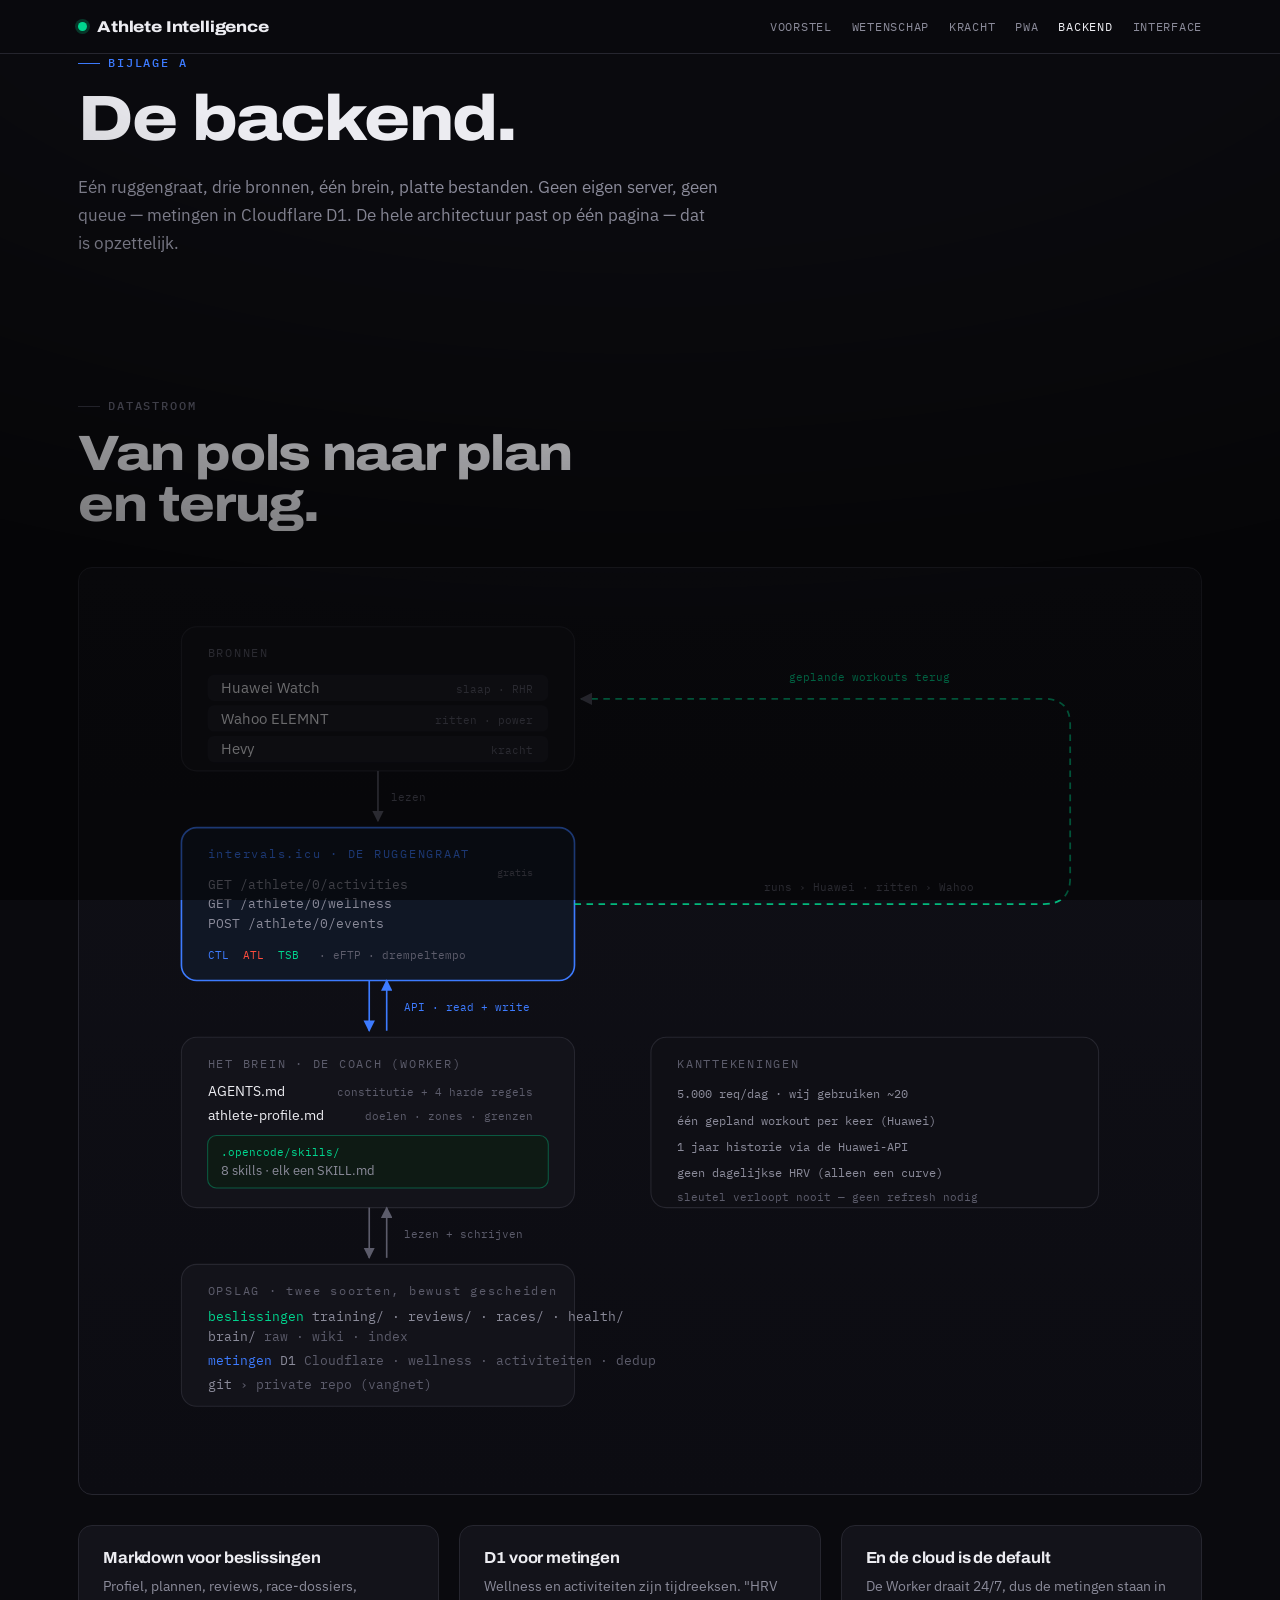
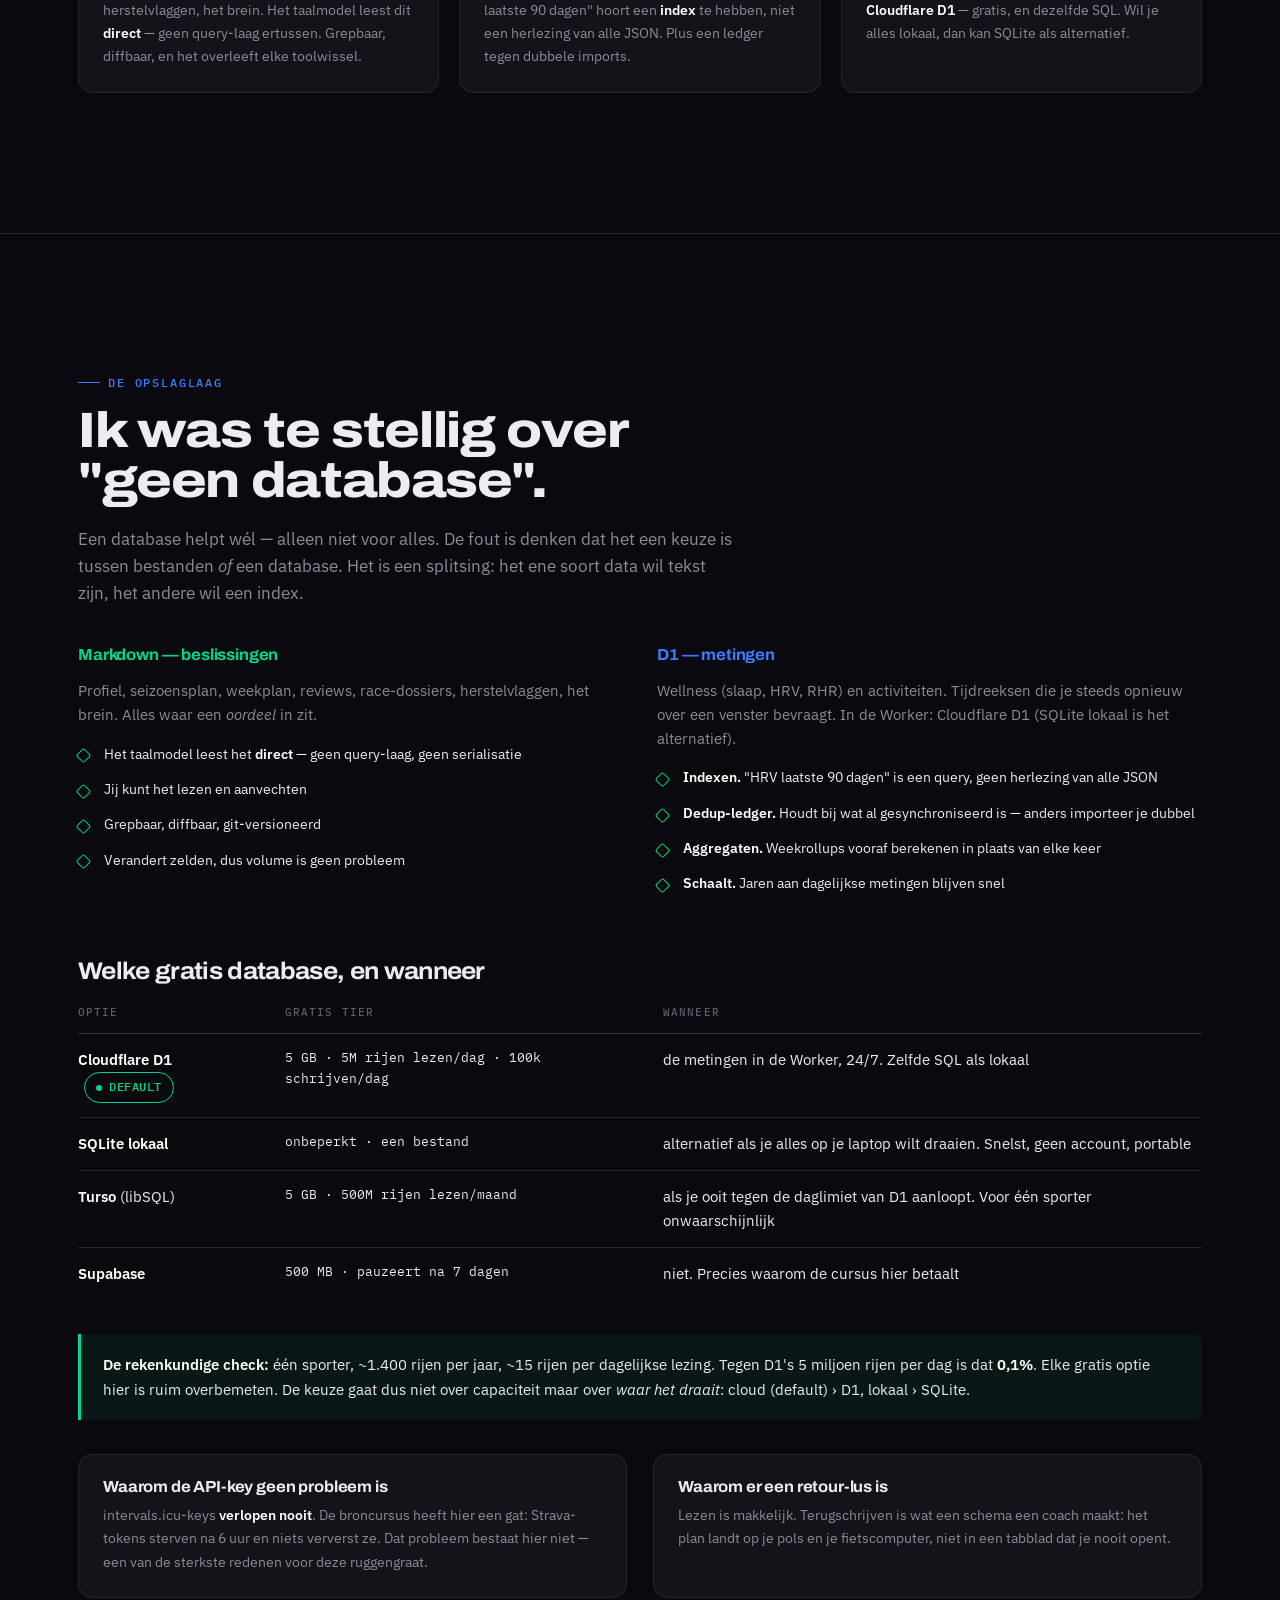
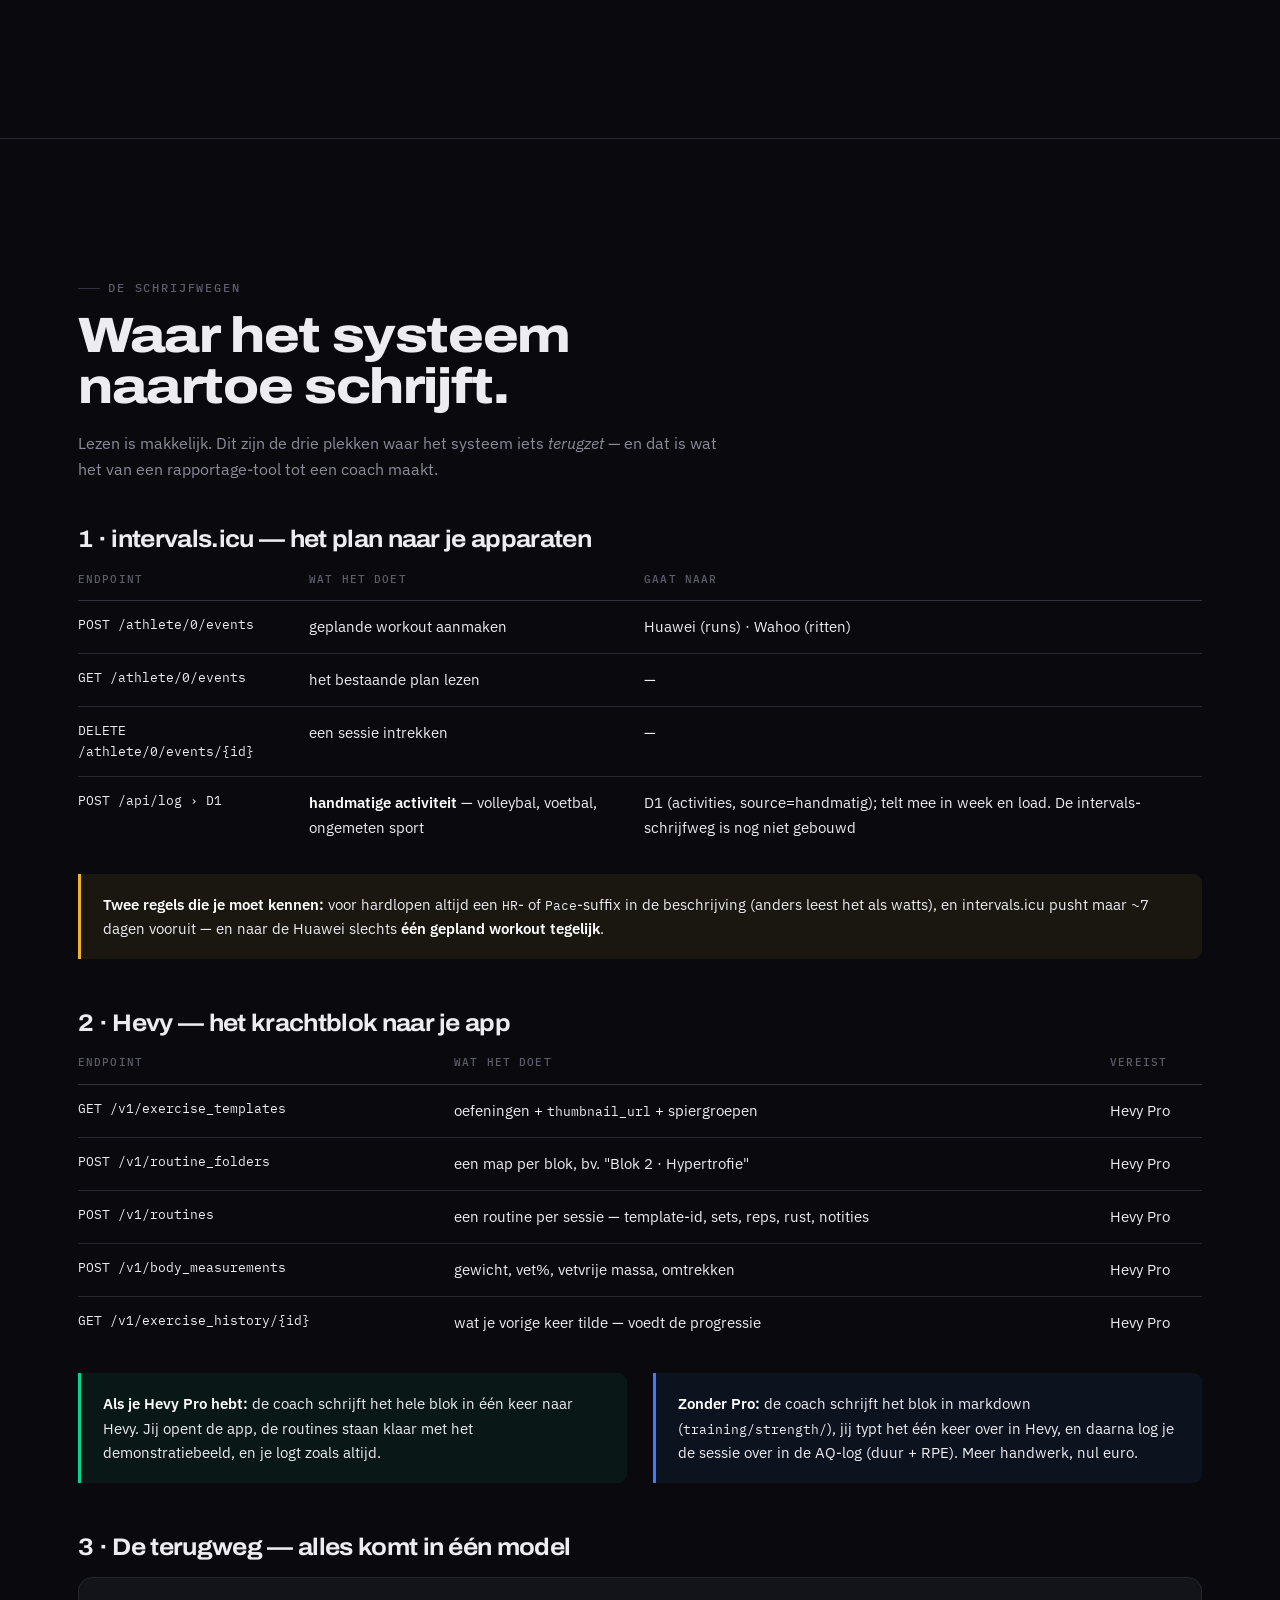
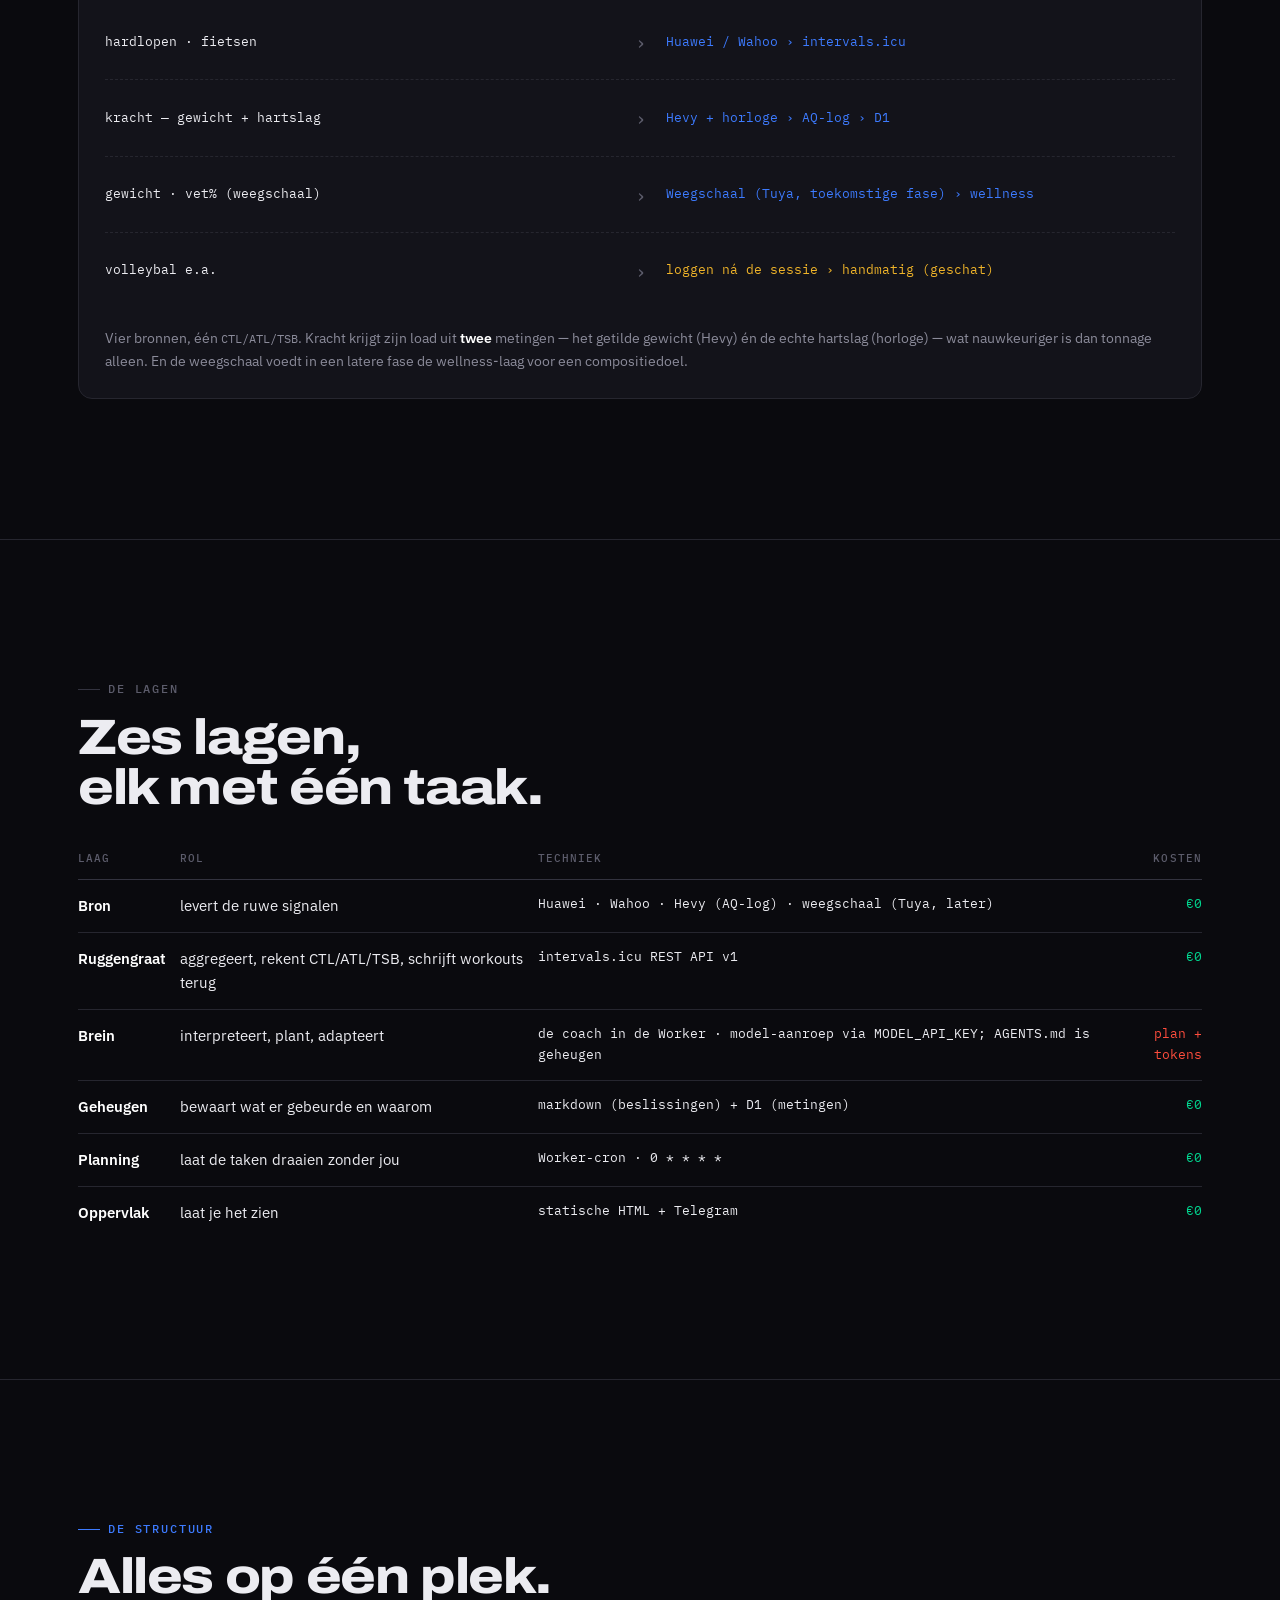
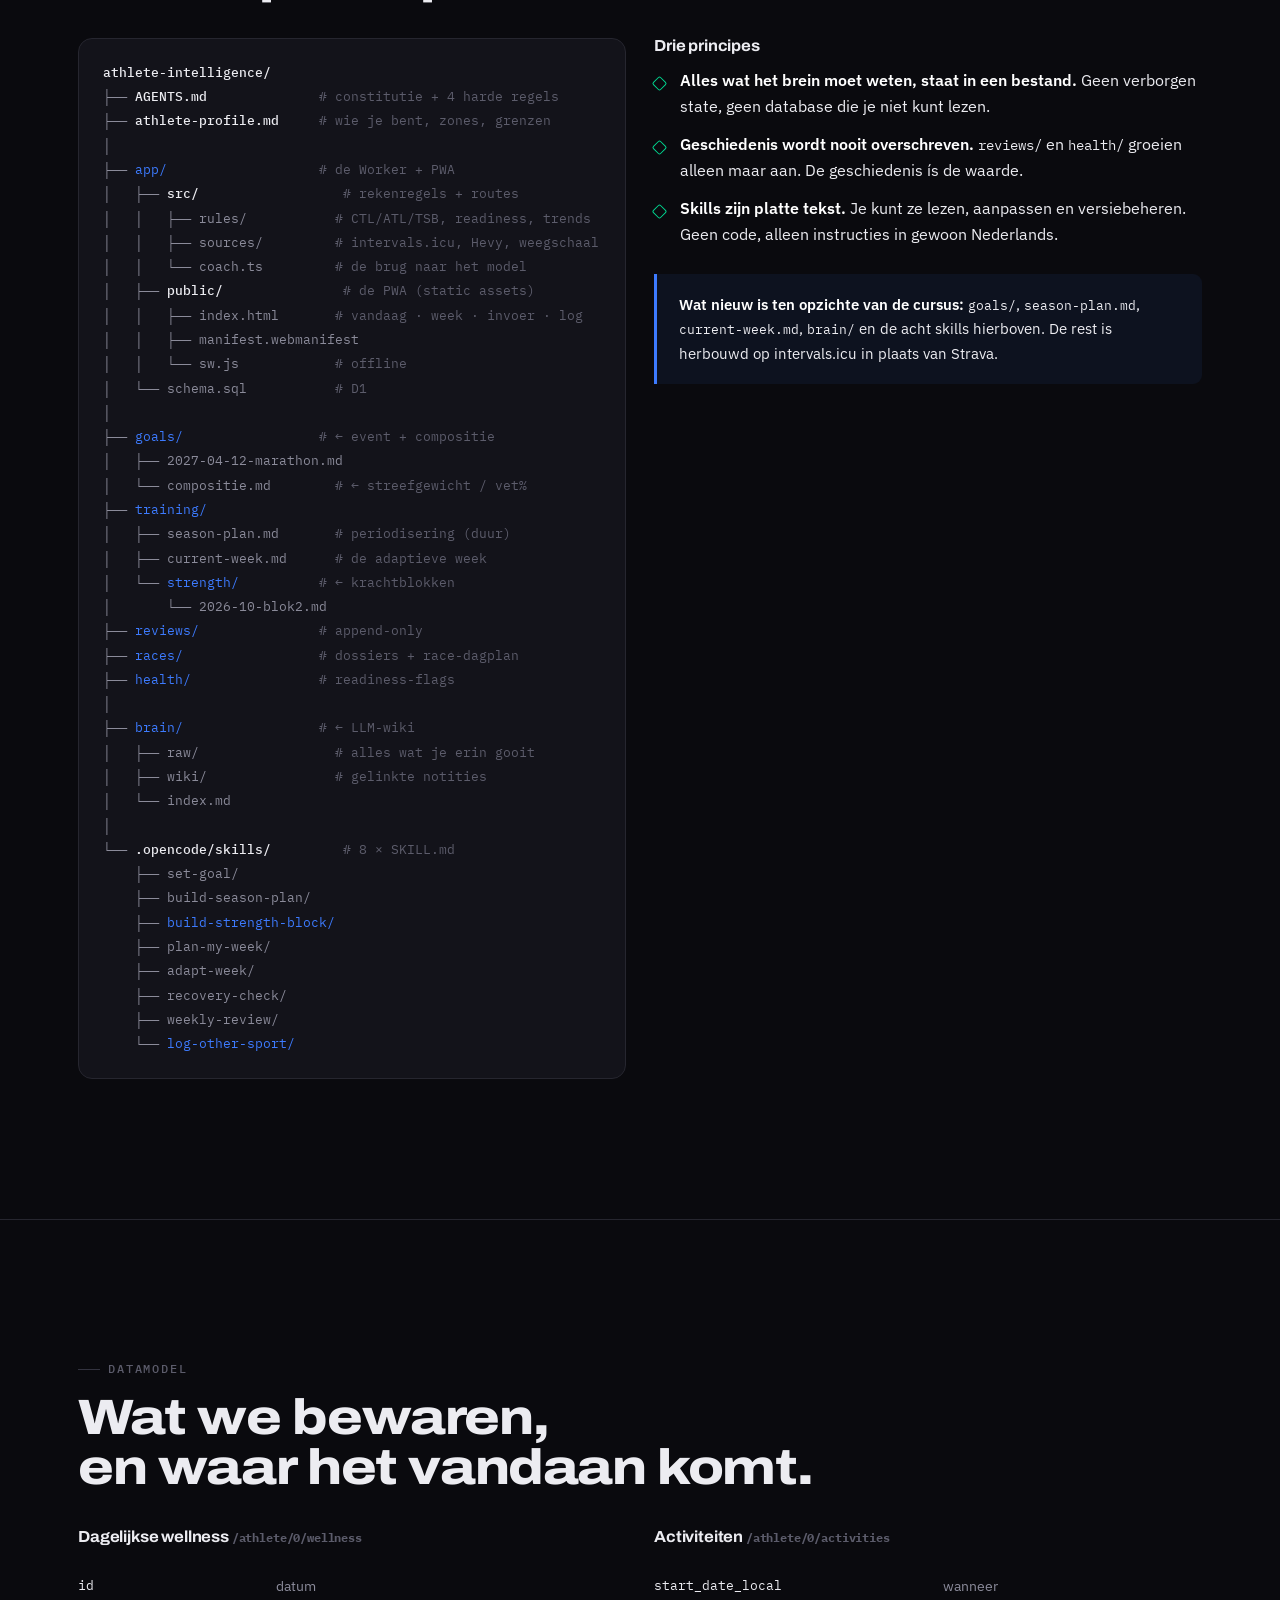
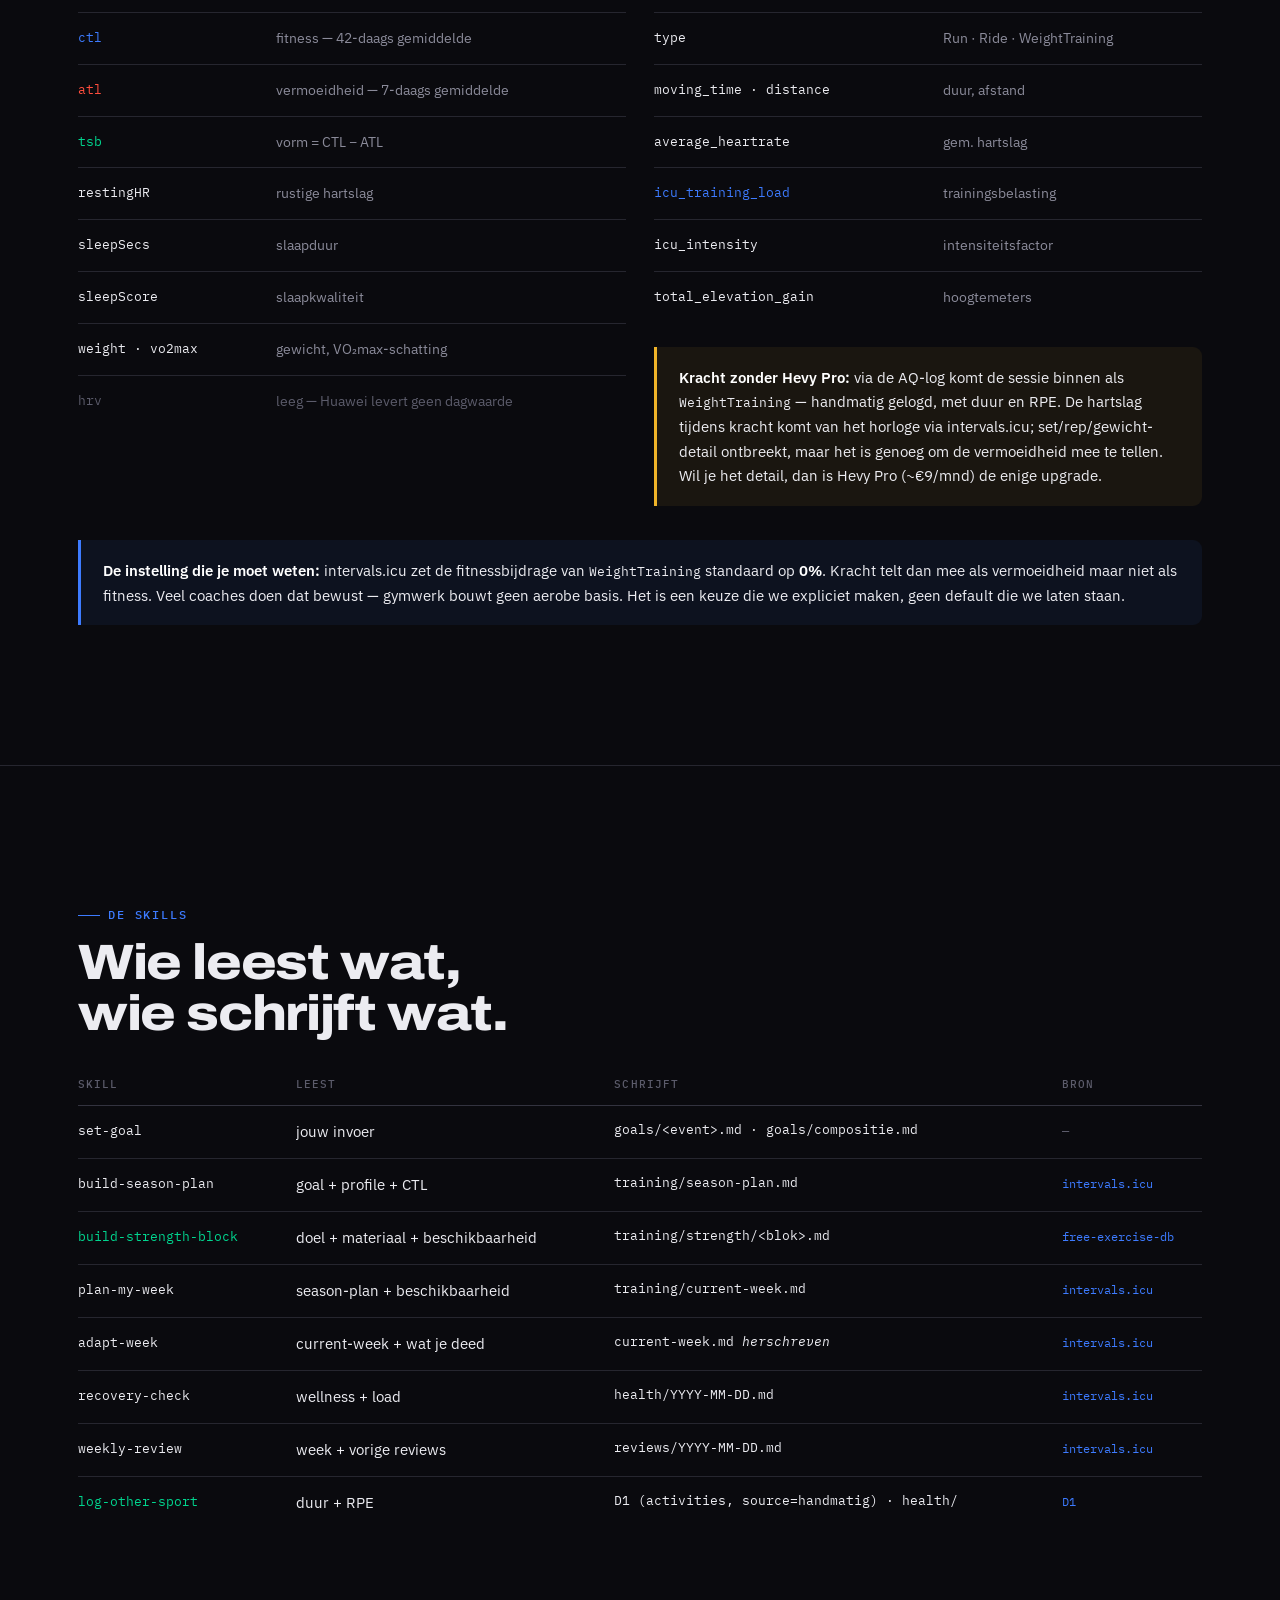
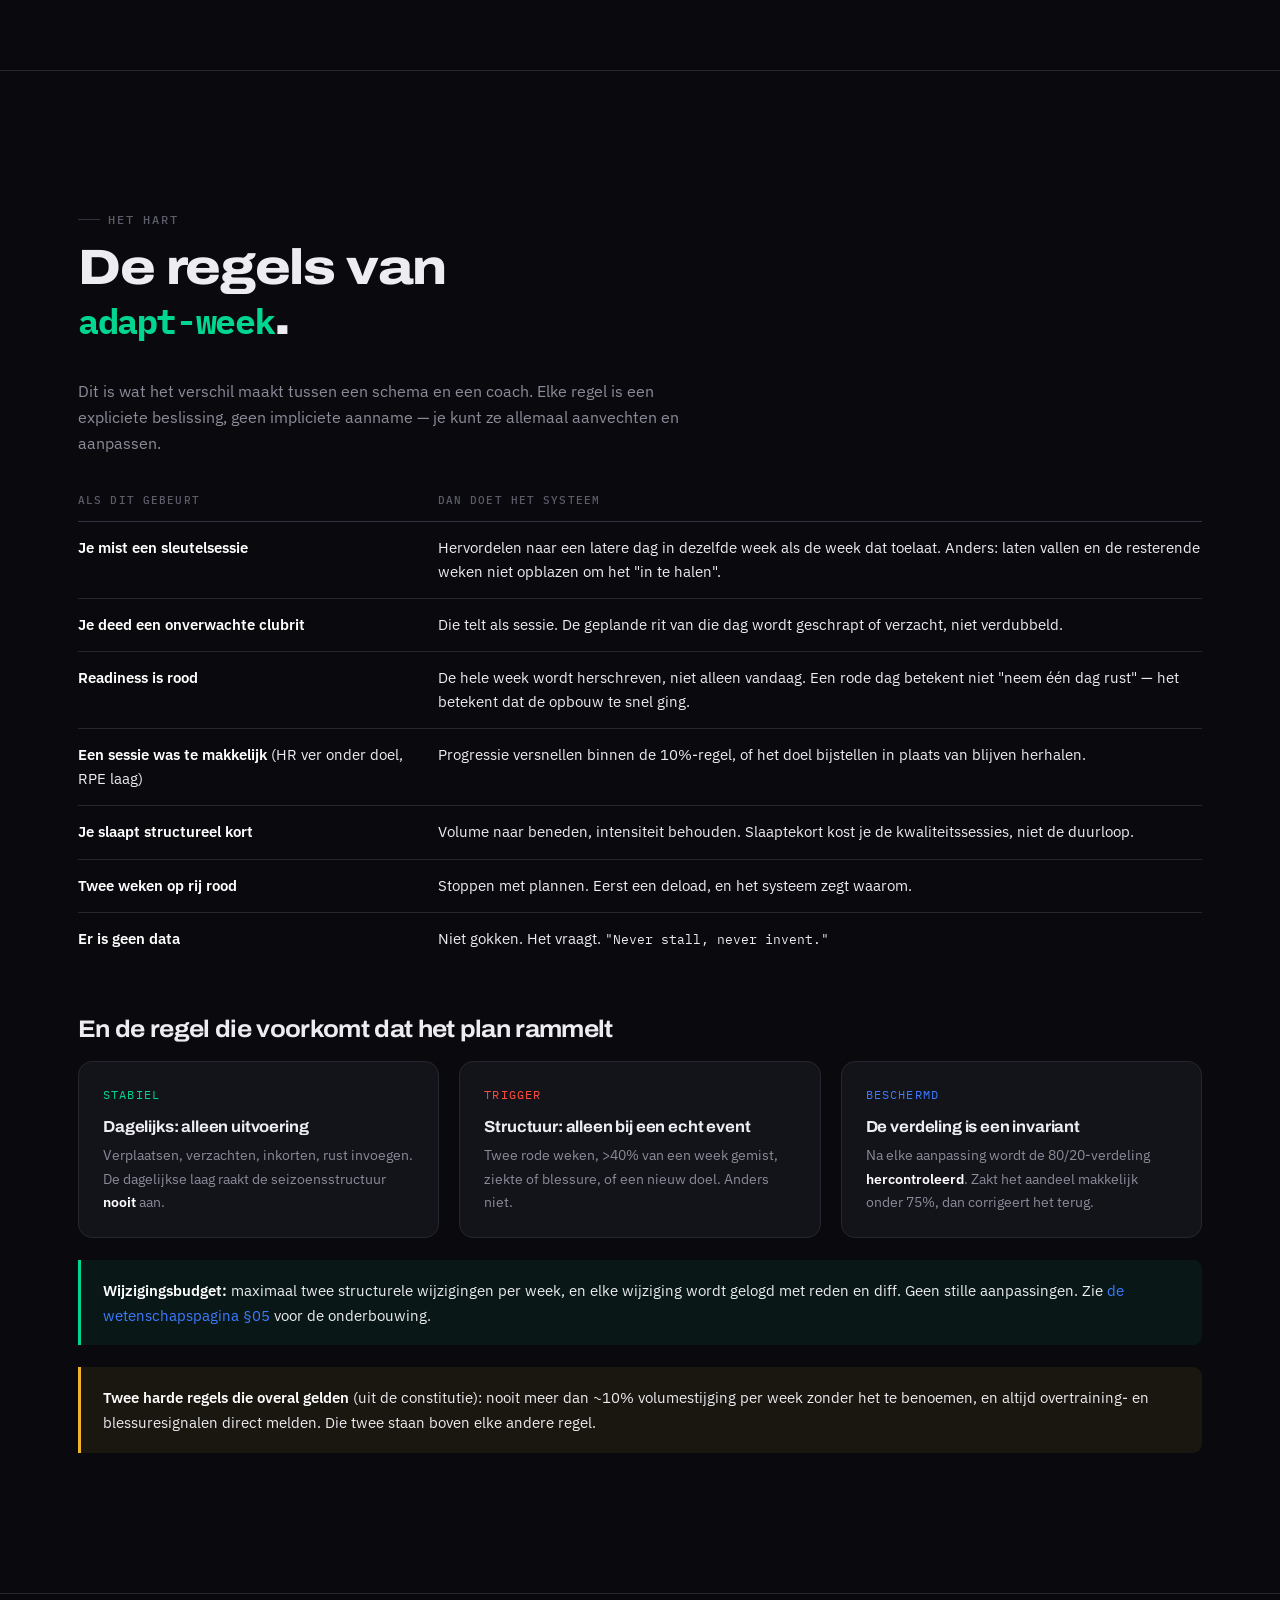
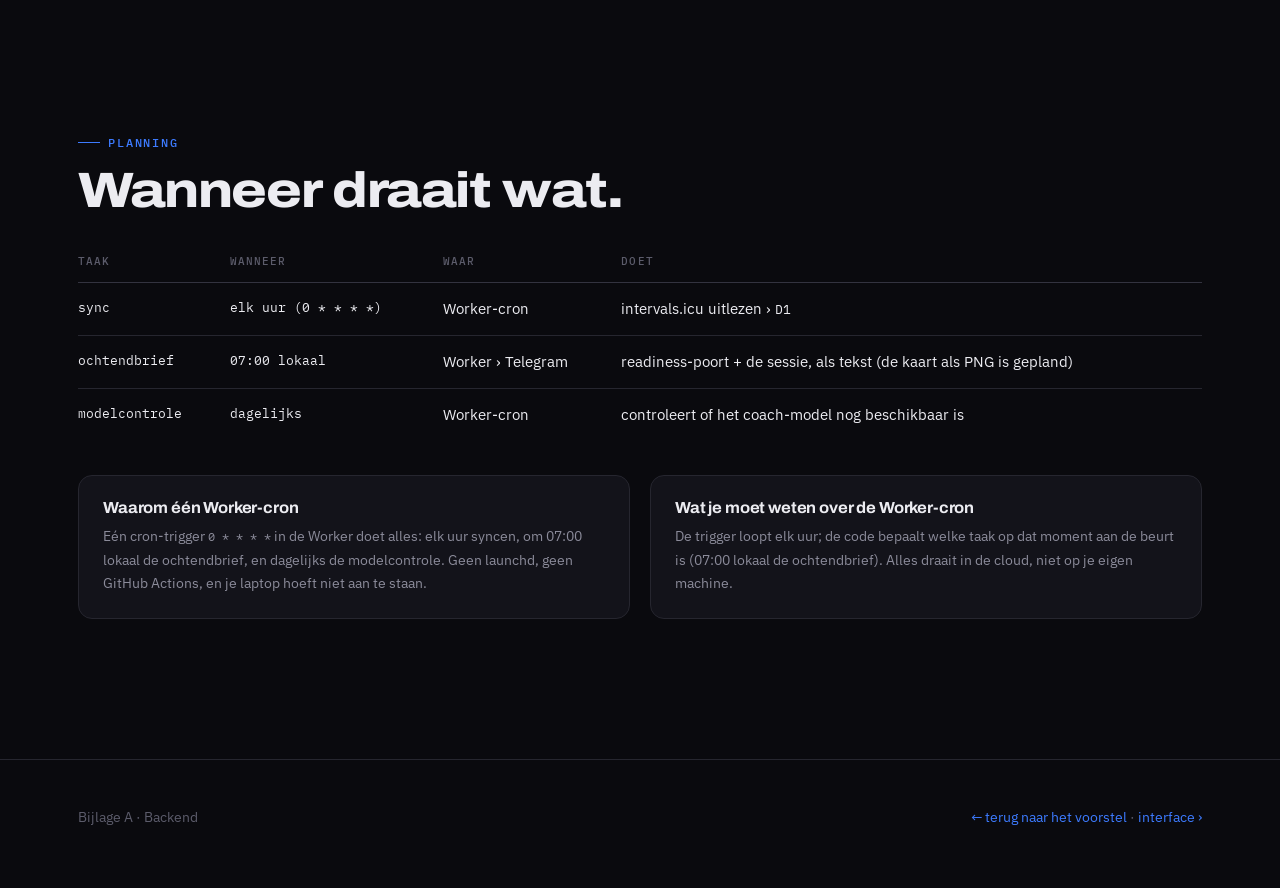
==== backend.html @ 05be164b "pitch: accuratess-audit verwerkt (coach in Worker, echte endpoints, 8 skills, D1, Basic Auth, 8 fase" ====
<!DOCTYPE html>
<html lang="nl">
<head>
<meta charset="utf-8">
<meta name="viewport" content="width=device-width, initial-scale=1">
<title>Backend — Athlete Intelligence</title>
<meta name="description" content="De backend-structuur van Athlete Intelligence: datastroom, lagen, opslag, skills en datamodel.">
<link rel="preconnect" href="https://fonts.googleapis.com">
<link rel="preconnect" href="https://fonts.gstatic.com" crossorigin>
<link href="https://fonts.googleapis.com/css2?family=Archivo:wdth,wght@62..125,400..900&family=IBM+Plex+Mono:wght@400;500&family=IBM+Plex+Sans:wght@400;500;600&display=swap" rel="stylesheet">
<link rel="stylesheet" href="assets/app.css">
</head>
<body>

<nav class="nav">
  <div class="nav-inner">
    <span class="brand"><span class="dot"></span>Athlete&nbsp;Intelligence</span>
    <div class="nav-links">
      <a href="index.html">Voorstel</a>
      <a href="science.html">Wetenschap</a>
      <a href="strength.html">Kracht</a>
      <a href="pwa.html">PWA</a>
      <a href="backend.html" aria-current="page">Backend</a>
      <a href="frontend.html">Interface</a>
    </div>
  </div>
</nav>

<header class="band">
  <div class="wrap">
    <p class="eyebrow accent">Bijlage A</p>
    <h1 style="font-size:clamp(2.2rem,5.4vw,4rem)">De backend.</h1>
    <p class="lead" style="max-width:64ch;margin-top:22px;font-size:1.08rem;color:var(--muted)">
      Eén ruggengraat, drie bronnen, één brein, platte bestanden. Geen eigen server, geen
      queue — metingen in Cloudflare D1. De hele architectuur past op één pagina — dat is
      opzettelijk.
    </p>
  </div>
</header>

<!-- ============ ARCHITECTUUR ============ -->
<section class="band" id="architectuur">
  <div class="wrap">
    <p class="eyebrow">Datastroom</p>
    <h2 style="margin-bottom:38px">Van pols naar plan<br>en terug.</h2>

    <div class="chart-shell" style="padding:26px">
      <svg viewBox="0 0 980 800" class="chart-svg" role="img"
           aria-label="Architectuurdiagram: Huawei, Wahoo en Hevy leveren data aan intervals.icu; intervals.icu voedt het brein (de coach in de Worker, met de markdown-vault als geheugen); het brein schrijft naar de opslag; intervals.icu stuurt geplande workouts terug naar de apparaten.">
        <defs>
          <marker id="ah" viewBox="0 0 10 10" refX="9" refY="5" markerWidth="7" markerHeight="7" orient="auto-start-reverse">
            <path d="M0 0 L10 5 L0 10 z" fill="#5c5c6b"/>
          </marker>
          <marker id="ahb" viewBox="0 0 10 10" refX="9" refY="5" markerWidth="7" markerHeight="7" orient="auto-start-reverse">
            <path d="M0 0 L10 5 L0 10 z" fill="#3d7bff"/>
          </marker>
        </defs>

        <!-- A · BRONNEN -->
        <rect x="70" y="30" width="360" height="132" rx="14" fill="#13131a" stroke="#26262f"/>
        <text x="94" y="58" font-family="IBM Plex Mono, monospace" font-size="11" fill="#5c5c6b" letter-spacing="1.6">BRONNEN</text>
        <g font-family="IBM Plex Sans, sans-serif" font-size="13.5" fill="#ececf1">
          <rect x="94" y="74" width="312" height="24" rx="6" fill="#1b1b24"/>
          <text x="106" y="91">Huawei Watch</text>
          <text x="392" y="91" text-anchor="end" font-family="IBM Plex Mono, monospace" font-size="10.5" fill="#5c5c6b">slaap · RHR</text>
          <rect x="94" y="102" width="312" height="24" rx="6" fill="#1b1b24"/>
          <text x="106" y="119">Wahoo ELEMNT</text>
          <text x="392" y="119" text-anchor="end" font-family="IBM Plex Mono, monospace" font-size="10.5" fill="#5c5c6b">ritten · power</text>
          <rect x="94" y="130" width="312" height="24" rx="6" fill="#1b1b24"/>
          <text x="106" y="147">Hevy</text>
          <text x="392" y="147" text-anchor="end" font-family="IBM Plex Mono, monospace" font-size="10.5" fill="#5c5c6b">kracht</text>
        </g>

        <!-- pijl A -> B -->
        <line x1="250" y1="162" x2="250" y2="208" stroke="#5c5c6b" stroke-width="1.5" marker-end="url(#ah)"/>
        <text x="262" y="190" font-family="IBM Plex Mono, monospace" font-size="10.5" fill="#5c5c6b">lezen</text>

        <!-- B · INTERVALS.ICU -->
        <rect x="70" y="214" width="360" height="140" rx="14" fill="#101725" stroke="#3d7bff" stroke-width="1.5"/>
        <text x="94" y="242" font-family="IBM Plex Mono, monospace" font-size="11" fill="#3d7bff" letter-spacing="1.6">intervals.icu · DE RUGGENGRAAT</text>
        <g font-family="IBM Plex Mono, monospace" font-size="11.5" fill="#8b8b9a">
          <text x="94" y="270">GET  /athlete/0/activities</text>
          <text x="94" y="288">GET  /athlete/0/wellness</text>
          <text x="94" y="306">POST /athlete/0/events</text>
        </g>
        <g font-family="IBM Plex Mono, monospace" font-size="10.5">
          <text x="94" y="334" fill="#3d7bff">CTL</text>
          <text x="126" y="334" fill="#ff4d3d">ATL</text>
          <text x="158" y="334" fill="#00d68f">TSB</text>
          <text x="196" y="334" fill="#5c5c6b">· eFTP · drempeltempo</text>
        </g>
        <text x="392" y="258" text-anchor="end" font-family="IBM Plex Mono, monospace" font-size="9.5" fill="#5c5c6b">gratis</text>

        <!-- pijl B <-> C -->
        <line x1="242" y1="354" x2="242" y2="400" stroke="#3d7bff" stroke-width="1.5" marker-end="url(#ahb)"/>
        <line x1="258" y1="400" x2="258" y2="354" stroke="#3d7bff" stroke-width="1.5" marker-end="url(#ahb)"/>
        <text x="274" y="382" font-family="IBM Plex Mono, monospace" font-size="10.5" fill="#3d7bff">API · read + write</text>

        <!-- C · HET BREIN -->
        <rect x="70" y="406" width="360" height="156" rx="14" fill="#13131a" stroke="#26262f"/>
        <text x="94" y="434" font-family="IBM Plex Mono, monospace" font-size="11" fill="#5c5c6b" letter-spacing="1.6">HET BREIN · DE COACH (WORKER)</text>
        <g font-family="IBM Plex Sans, sans-serif" font-size="13" fill="#ececf1">
          <text x="94" y="460">AGENTS.md</text>
          <text x="392" y="460" text-anchor="end" font-family="IBM Plex Mono, monospace" font-size="10.5" fill="#5c5c6b">constitutie + 4 harde regels</text>
          <text x="94" y="482">athlete-profile.md</text>
          <text x="392" y="482" text-anchor="end" font-family="IBM Plex Mono, monospace" font-size="10.5" fill="#5c5c6b">doelen · zones · grenzen</text>
        </g>
        <rect x="94" y="496" width="312" height="48" rx="8" fill="#0e1a14" stroke="#00d68f" stroke-opacity="0.35"/>
        <text x="106" y="515" font-family="IBM Plex Mono, monospace" font-size="10.5" fill="#00d68f">.opencode/skills/</text>
        <text x="106" y="532" font-family="IBM Plex Sans, sans-serif" font-size="11.5" fill="#8b8b9a">8 skills · elk een SKILL.md</text>

        <!-- pijl C <-> D -->
        <line x1="242" y1="562" x2="242" y2="608" stroke="#5c5c6b" stroke-width="1.5" marker-end="url(#ah)"/>
        <line x1="258" y1="608" x2="258" y2="562" stroke="#5c5c6b" stroke-width="1.5" marker-end="url(#ah)"/>
        <text x="274" y="590" font-family="IBM Plex Mono, monospace" font-size="10.5" fill="#5c5c6b">lezen + schrijven</text>

        <!-- D · OPSLAG -->
        <rect x="70" y="614" width="360" height="130" rx="14" fill="#13131a" stroke="#26262f"/>
        <text x="94" y="642" font-family="IBM Plex Mono, monospace" font-size="11" fill="#5c5c6b" letter-spacing="1.6">OPSLAG · twee soorten, bewust gescheiden</text>
        <g font-family="IBM Plex Mono, monospace" font-size="12" fill="#8b8b9a">
          <text x="94" y="666"><tspan fill="#00d68f">beslissingen</tspan>  training/ · reviews/ · races/ · health/</text>
          <text x="94" y="684">brain/  <tspan fill="#5c5c6b">raw · wiki · index</tspan></text>
          <text x="94" y="706"><tspan fill="#3d7bff">metingen</tspan>     D1  <tspan fill="#5c5c6b">Cloudflare · wellness · activiteiten · dedup</tspan></text>
          <text x="94" y="728">git  <tspan fill="#5c5c6b">› private repo (vangnet)</tspan></text>
        </g>

        <!-- RETOUR-LUS: intervals.icu -> apparaten -->
        <path d="M430 284 L860 284 Q884 284 884 260 L884 120 Q884 96 860 96 L436 96"
              fill="none" stroke="#00d68f" stroke-width="1.6" stroke-dasharray="6 5" marker-end="url(#ah)" opacity="0.85"/>
        <text x="700" y="80" text-anchor="middle" font-family="IBM Plex Mono, monospace" font-size="10.5" fill="#00d68f">geplande workouts terug</text>
        <text x="700" y="272" text-anchor="middle" font-family="IBM Plex Mono, monospace" font-size="10" fill="#5c5c6b">runs › Huawei · ritten › Wahoo</text>

        <!-- kanttekening rechtsonder: eigen paneel zodat het bewust oogt -->
        <rect x="500" y="406" width="410" height="156" rx="14" fill="#0f0f15" stroke="#26262f"/>
        <text x="524" y="434" font-family="IBM Plex Mono, monospace" font-size="11" fill="#5c5c6b" letter-spacing="1.6">KANTTEKENINGEN</text>
        <g font-family="IBM Plex Mono, monospace" font-size="11" fill="#8b8b9a">
          <text x="524" y="462">5.000 req/dag · wij gebruiken ~20</text>
          <text x="524" y="486">één gepland workout per keer (Huawei)</text>
          <text x="524" y="510">1 jaar historie via de Huawei-API</text>
          <text x="524" y="534">geen dagelijkse HRV (alleen een curve)</text>
        </g>
        <text x="524" y="556" font-family="IBM Plex Mono, monospace" font-size="10" fill="#5c5c6b">sleutel verloopt nooit — geen refresh nodig</text>
      </svg>
    </div>

    <div class="grid g3" style="margin-top:30px">
      <div class="card">
        <h4>Markdown voor beslissingen</h4>
        <p style="color:var(--muted);font-size:0.9rem;margin-top:8px">
          Profiel, plannen, reviews, race-dossiers, herstelvlaggen, het brein. Het taalmodel
          leest dit <strong>direct</strong> — geen query-laag ertussen. Grepbaar, diffbaar,
          en het overleeft elke toolwissel.
        </p>
      </div>
      <div class="card">
        <h4>D1 voor metingen</h4>
        <p style="color:var(--muted);font-size:0.9rem;margin-top:8px">
          Wellness en activiteiten zijn tijdreeksen. "HRV laatste 90 dagen" hoort een
          <strong>index</strong> te hebben, niet een herlezing van alle JSON. Plus een
          ledger tegen dubbele imports.
        </p>
      </div>
      <div class="card">
        <h4>En de cloud is de default</h4>
        <p style="color:var(--muted);font-size:0.9rem;margin-top:8px">
          De Worker draait 24/7, dus de metingen staan in <strong>Cloudflare D1</strong> —
          gratis, en dezelfde SQL. Wil je alles lokaal, dan kan SQLite als alternatief.
        </p>
      </div>
    </div>
  </div>
</section>

<!-- ============ OPSLAGLAAG ============ -->
<section class="band" id="opslag">
  <div class="wrap">
    <p class="eyebrow accent">De opslaglaag</p>
    <h2>Ik was te stellig over<br>"geen database".</h2>

    <p style="max-width:66ch;color:var(--muted);margin-top:20px;font-size:1.04rem">
      Een database helpt wél — alleen niet voor alles. De fout is denken dat het een
      keuze is tussen bestanden <em>of</em> een database. Het is een splitsing: het ene
      soort data wil tekst zijn, het andere wil een index.
    </p>

    <div class="grid g2" style="margin-top:40px;gap:34px;align-items:start">
      <div>
        <h4 style="margin-bottom:16px;color:var(--form)">Markdown — beslissingen</h4>
        <p style="color:var(--muted);font-size:0.92rem">
          Profiel, seizoensplan, weekplan, reviews, race-dossiers, herstelvlaggen, het
          brein. Alles waar een <em>oordeel</em> in zit.
        </p>
        <ul class="ticks" style="font-size:0.9rem;margin-top:14px">
          <li>Het taalmodel leest het <strong>direct</strong> — geen query-laag, geen serialisatie</li>
          <li>Jij kunt het lezen en aanvechten</li>
          <li>Grepbaar, diffbaar, git-versioneerd</li>
          <li>Verandert zelden, dus volume is geen probleem</li>
        </ul>
      </div>

      <div>
        <h4 style="margin-bottom:16px;color:var(--fitness)">D1 — metingen</h4>
        <p style="color:var(--muted);font-size:0.92rem">
          Wellness (slaap, HRV, RHR) en activiteiten. Tijdreeksen die je steeds opnieuw
          over een venster bevraagt. In de Worker: Cloudflare D1 (SQLite lokaal is het
          alternatief).
        </p>
        <ul class="ticks" style="font-size:0.9rem;margin-top:14px">
          <li><strong>Indexen.</strong> "HRV laatste 90 dagen" is een query, geen herlezing van alle JSON</li>
          <li><strong>Dedup-ledger.</strong> Houdt bij wat al gesynchroniseerd is — anders importeer je dubbel</li>
          <li><strong>Aggregaten.</strong> Weekrollups vooraf berekenen in plaats van elke keer</li>
          <li><strong>Schaalt.</strong> Jaren aan dagelijkse metingen blijven snel</li>
        </ul>
      </div>
    </div>

    <h3 style="margin-top:52px;margin-bottom:20px">Welke gratis database, en wanneer</h3>
    <table>
      <thead><tr><th>Optie</th><th>Gratis tier</th><th>Wanneer</th></tr></thead>
      <tbody>
        <tr>
          <td><strong>Cloudflare D1</strong> <span class="pill go" style="margin-left:6px">default</span></td>
          <td class="mono" style="font-size:0.8rem">5 GB · 5M rijen lezen/dag · 100k schrijven/dag</td>
          <td>de metingen in de Worker, 24/7. Zelfde SQL als lokaal</td>
        </tr>
        <tr>
          <td><strong>SQLite lokaal</strong></td>
          <td class="mono" style="font-size:0.8rem">onbeperkt · een bestand</td>
          <td>alternatief als je alles op je laptop wilt draaien. Snelst, geen account, portable</td>
        </tr>
        <tr>
          <td><strong>Turso</strong> (libSQL)</td>
          <td class="mono" style="font-size:0.8rem">5 GB · 500M rijen lezen/maand</td>
          <td>als je ooit tegen de daglimiet van D1 aanloopt. Voor één sporter onwaarschijnlijk</td>
        </tr>
        <tr>
          <td><strong>Supabase</strong></td>
          <td class="mono" style="font-size:0.8rem">500 MB · pauzeert na 7 dagen</td>
          <td>niet. Precies waarom de cursus hier betaalt</td>
        </tr>
      </tbody>
    </table>

    <div class="callout form" style="margin-top:34px">
      <strong>De rekenkundige check:</strong> één sporter, ~1.400 rijen per jaar, ~15 rijen
      per dagelijkse lezing. Tegen D1's 5 miljoen rijen per dag is dat <strong>0,1%</strong>.
      Elke gratis optie hier is ruim overbemeten. De keuze gaat dus niet over capaciteit
      maar over <em>waar het draait</em>: cloud (default) › D1, lokaal › SQLite.
    </div>

    <div class="grid g2" style="margin-top:34px;gap:26px">
      <div class="card">
        <h4>Waarom de API-key geen probleem is</h4>
        <p style="color:var(--muted);font-size:0.9rem;margin-top:8px">
          intervals.icu-keys <strong>verlopen nooit</strong>. De broncursus heeft hier een
          gat: Strava-tokens sterven na 6 uur en niets ververst ze. Dat probleem bestaat
          hier niet — een van de sterkste redenen voor deze ruggengraat.
        </p>
      </div>
      <div class="card">
        <h4>Waarom er een retour-lus is</h4>
        <p style="color:var(--muted);font-size:0.9rem;margin-top:8px">
          Lezen is makkelijk. Terugschrijven is wat een schema een coach maakt: het plan
          landt op je pols en je fietscomputer, niet in een tabblad dat je nooit opent.
        </p>
      </div>
    </div>
  </div>
</section>

<!-- ============ SCHRIJFWEGEN ============ -->
<section class="band" id="schrijfwegen">
  <div class="wrap">
    <p class="eyebrow">De schrijfwegen</p>
    <h2>Waar het systeem<br>naartoe schrijft.</h2>
    <p style="max-width:64ch;color:var(--muted);margin-top:20px">
      Lezen is makkelijk. Dit zijn de drie plekken waar het systeem iets <em>terugzet</em> —
      en dat is wat het van een rapportage-tool tot een coach maakt.
    </p>

    <h3 style="margin-top:44px;margin-bottom:18px">1 · intervals.icu — het plan naar je apparaten</h3>
    <table>
      <thead><tr><th>Endpoint</th><th>Wat het doet</th><th>Gaat naar</th></tr></thead>
      <tbody>
        <tr><td class="mono" style="font-size:0.8rem">POST /athlete/0/events</td><td>geplande workout aanmaken</td><td>Huawei (runs) · Wahoo (ritten)</td></tr>
        <tr><td class="mono" style="font-size:0.8rem">GET /athlete/0/events</td><td>het bestaande plan lezen</td><td>—</td></tr>
        <tr><td class="mono" style="font-size:0.8rem">DELETE /athlete/0/events/{id}</td><td>een sessie intrekken</td><td>—</td></tr>
        <tr><td class="mono" style="font-size:0.8rem">POST /api/log › D1</td><td><strong>handmatige activiteit</strong> — volleybal, voetbal, ongemeten sport</td><td>D1 (activities, source=handmatig); telt mee in week en load. De intervals-schrijfweg is nog niet gebouwd</td></tr>
      </tbody>
    </table>
    <div class="callout warn" style="margin-top:20px">
      <strong>Twee regels die je moet kennen:</strong> voor hardlopen altijd een
      <span class="mono">HR</span>- of <span class="mono">Pace</span>-suffix in de
      beschrijving (anders leest het als watts), en intervals.icu pusht maar ~7 dagen
      vooruit — en naar de Huawei slechts <strong>één gepland workout tegelijk</strong>.
    </div>

    <h3 style="margin-top:52px;margin-bottom:18px">2 · Hevy — het krachtblok naar je app</h3>
    <table>
      <thead><tr><th>Endpoint</th><th>Wat het doet</th><th>Vereist</th></tr></thead>
      <tbody>
        <tr><td class="mono" style="font-size:0.8rem">GET /v1/exercise_templates</td><td>oefeningen + <span class="mono">thumbnail_url</span> + spiergroepen</td><td>Hevy Pro</td></tr>
        <tr><td class="mono" style="font-size:0.8rem">POST /v1/routine_folders</td><td>een map per blok, bv. "Blok 2 · Hypertrofie"</td><td>Hevy Pro</td></tr>
        <tr><td class="mono" style="font-size:0.8rem">POST /v1/routines</td><td>een routine per sessie — template-id, sets, reps, rust, notities</td><td>Hevy Pro</td></tr>
        <tr><td class="mono" style="font-size:0.8rem">POST /v1/body_measurements</td><td>gewicht, vet%, vetvrije massa, omtrekken</td><td>Hevy Pro</td></tr>
        <tr><td class="mono" style="font-size:0.8rem">GET /v1/exercise_history/{id}</td><td>wat je vorige keer tilde — voedt de progressie</td><td>Hevy Pro</td></tr>
      </tbody>
    </table>

    <div class="grid g2" style="margin-top:24px;gap:26px">
      <div class="callout form">
        <strong>Als je Hevy Pro hebt:</strong> de coach schrijft het hele blok in één keer
        naar Hevy. Jij opent de app, de routines staan klaar met het demonstratiebeeld, en
        je logt zoals altijd.
      </div>
      <div class="callout">
        <strong>Zonder Pro:</strong> de coach schrijft het blok in markdown
        (<span class="mono">training/strength/</span>), jij typt het één keer over in Hevy,
        en daarna log je de sessie over in de AQ-log (duur + RPE). Meer handwerk, nul euro.
      </div>
    </div>

    <h3 style="margin-top:52px;margin-bottom:18px">3 · De terugweg — alles komt in één model</h3>
    <div class="card" style="padding:26px">
      <div class="flow">
        <div class="flow-row" style="grid-template-columns:1fr auto 1fr">
          <span class="mono" style="font-size:0.84rem">hardlopen · fietsen</span>
          <span class="flow-arrow">›</span>
          <span class="mono" style="font-size:0.84rem;color:var(--fitness)">Huawei / Wahoo › intervals.icu</span>
        </div>
        <div class="flow-row" style="grid-template-columns:1fr auto 1fr">
          <span class="mono" style="font-size:0.84rem">kracht — gewicht + hartslag</span>
          <span class="flow-arrow">›</span>
          <span class="mono" style="font-size:0.84rem;color:var(--fitness)">Hevy + horloge › AQ-log › D1</span>
        </div>
        <div class="flow-row" style="grid-template-columns:1fr auto 1fr">
          <span class="mono" style="font-size:0.84rem">gewicht · vet% (weegschaal)</span>
          <span class="flow-arrow">›</span>
          <span class="mono" style="font-size:0.84rem;color:var(--fitness)">Weegschaal (Tuya, toekomstige fase) › wellness</span>
        </div>
        <div class="flow-row" style="grid-template-columns:1fr auto 1fr">
          <span class="mono" style="font-size:0.84rem">volleybal e.a.</span>
          <span class="flow-arrow">›</span>
          <span class="mono" style="font-size:0.84rem;color:var(--easy)">loggen ná de sessie › handmatig (geschat)</span>
        </div>
      </div>
      <p style="color:var(--muted);font-size:0.9rem;margin-top:18px">
        Vier bronnen, één <span class="mono">CTL/ATL/TSB</span>. Kracht krijgt zijn load uit
        <strong>twee</strong> metingen — het getilde gewicht (Hevy) én de echte hartslag
        (horloge) — wat nauwkeuriger is dan tonnage alleen. En de weegschaal voedt in een
        latere fase de wellness-laag voor een compositiedoel.
      </p>
    </div>
  </div>
</section>

<!-- ============ LAGEN ============ -->
<section class="band" id="lagen">
  <div class="wrap">
    <p class="eyebrow">De lagen</p>
    <h2 style="margin-bottom:36px">Zes lagen,<br>elk met één taak.</h2>

    <table>
      <thead><tr><th>Laag</th><th>Rol</th><th>Techniek</th><th style="text-align:right">Kosten</th></tr></thead>
      <tbody>
        <tr><td><strong>Bron</strong></td><td>levert de ruwe signalen</td><td class="mono" style="font-size:0.8rem">Huawei · Wahoo · Hevy (AQ-log) · weegschaal (Tuya, later)</td><td class="mono" style="text-align:right;color:var(--form)">€0</td></tr>
        <tr><td><strong>Ruggengraat</strong></td><td>aggregeert, rekent CTL/ATL/TSB, schrijft workouts terug</td><td class="mono" style="font-size:0.8rem">intervals.icu REST API v1</td><td class="mono" style="text-align:right;color:var(--form)">€0</td></tr>
        <tr><td><strong>Brein</strong></td><td>interpreteert, plant, adapteert</td><td class="mono" style="font-size:0.8rem">de coach in de Worker · model-aanroep via MODEL_API_KEY; AGENTS.md is geheugen</td><td class="mono" style="text-align:right;color:var(--fatigue)">plan + tokens</td></tr>
        <tr><td><strong>Geheugen</strong></td><td>bewaart wat er gebeurde en waarom</td><td class="mono" style="font-size:0.8rem">markdown (beslissingen) + D1 (metingen)</td><td class="mono" style="text-align:right;color:var(--form)">€0</td></tr>
        <tr><td><strong>Planning</strong></td><td>laat de taken draaien zonder jou</td><td class="mono" style="font-size:0.8rem">Worker-cron · 0 * * * *</td><td class="mono" style="text-align:right;color:var(--form)">€0</td></tr>
        <tr><td><strong>Oppervlak</strong></td><td>laat je het zien</td><td class="mono" style="font-size:0.8rem">statische HTML + Telegram</td><td class="mono" style="text-align:right;color:var(--form)">€0</td></tr>
      </tbody>
    </table>
  </div>
</section>

<!-- ============ BESTANDSSTRUCTUUR ============ -->
<section class="band" id="structuur">
  <div class="wrap">
    <p class="eyebrow accent">De structuur</p>
    <h2 style="margin-bottom:36px">Alles op één plek.</h2>

    <div class="grid g2" style="gap:28px;align-items:start">
      <div class="tree"><b>athlete-intelligence/</b>
├── <b>AGENTS.md</b>              <span class="c"># constitutie + 4 harde regels</span>
├── <b>athlete-profile.md</b>     <span class="c"># wie je bent, zones, grenzen</span>
│
├── <span class="hi">app/</span>                   <span class="c"># de Worker + PWA</span>
│   ├── <b>src/</b>                  <span class="c"># rekenregels + routes</span>
│   │   ├── rules/           <span class="c"># CTL/ATL/TSB, readiness, trends</span>
│   │   ├── sources/         <span class="c"># intervals.icu, Hevy, weegschaal</span>
│   │   └── coach.ts         <span class="c"># de brug naar het model</span>
│   ├── <b>public/</b>               <span class="c"># de PWA (static assets)</span>
│   │   ├── index.html       <span class="c"># vandaag · week · invoer · log</span>
│   │   ├── manifest.webmanifest
│   │   └── sw.js            <span class="c"># offline</span>
│   └── schema.sql           <span class="c"># D1</span>
│
├── <span class="hi">goals/</span>                 <span class="c"># ← event + compositie</span>
│   ├── 2027-04-12-marathon.md
│   └── compositie.md        <span class="c"># ← streefgewicht / vet%</span>
├── <span class="hi">training/</span>
│   ├── season-plan.md       <span class="c"># periodisering (duur)</span>
│   ├── current-week.md      <span class="c"># de adaptieve week</span>
│   └── <span class="hi">strength/</span>          <span class="c"># ← krachtblokken</span>
│       └── 2026-10-blok2.md
├── <span class="hi">reviews/</span>               <span class="c"># append-only</span>
├── <span class="hi">races/</span>                 <span class="c"># dossiers + race-dagplan</span>
├── <span class="hi">health/</span>                <span class="c"># readiness-flags</span>
│
├── <span class="hi">brain/</span>                 <span class="c"># ← LLM-wiki</span>
│   ├── raw/                 <span class="c"># alles wat je erin gooit</span>
│   ├── wiki/                <span class="c"># gelinkte notities</span>
│   └── index.md
│
└── <b>.opencode/skills/</b>         <span class="c"># 8 × SKILL.md</span>
    ├── set-goal/
    ├── build-season-plan/
    ├── <span class="hi">build-strength-block/</span>
    ├── plan-my-week/
    ├── adapt-week/
    ├── recovery-check/
    ├── weekly-review/
    └── <span class="hi">log-other-sport/</span></div>

      <div>
        <h4 style="margin-bottom:14px">Drie principes</h4>
        <ul class="ticks">
          <li><strong>Alles wat het brein moet weten, staat in een bestand.</strong> Geen verborgen state, geen database die je niet kunt lezen.</li>
          <li><strong>Geschiedenis wordt nooit overschreven.</strong> <span class="mono">reviews/</span> en <span class="mono">health/</span> groeien alleen maar aan. De geschiedenis ís de waarde.</li>
          <li><strong>Skills zijn platte tekst.</strong> Je kunt ze lezen, aanpassen en versiebeheren. Geen code, alleen instructies in gewoon Nederlands.</li>
        </ul>

        <div class="callout" style="margin-top:26px">
          <strong>Wat nieuw is ten opzichte van de cursus:</strong>
          <span class="mono" style="font-size:0.82rem">goals/</span>,
          <span class="mono" style="font-size:0.82rem">season-plan.md</span>,
          <span class="mono" style="font-size:0.82rem">current-week.md</span>,
          <span class="mono" style="font-size:0.82rem">brain/</span> en de acht skills hierboven.
          De rest is herbouwd op intervals.icu in plaats van Strava.
        </div>
      </div>
    </div>
  </div>
</section>

<!-- ============ DATAMODEL ============ -->
<section class="band" id="datamodel">
  <div class="wrap">
    <p class="eyebrow">Datamodel</p>
    <h2 style="margin-bottom:36px">Wat we bewaren,<br>en waar het vandaan komt.</h2>

    <div class="grid g2" style="gap:28px;align-items:start">
      <div>
        <h4 style="margin-bottom:16px">Dagelijkse wellness <span class="mono" style="font-size:0.72rem;color:var(--dim)">/athlete/0/wellness</span></h4>
        <table>
          <tbody>
            <tr><td class="mono" style="font-size:0.82rem">id</td><td style="color:var(--muted);font-size:0.88rem">datum</td></tr>
            <tr><td class="mono" style="font-size:0.82rem;color:var(--fitness)">ctl</td><td style="color:var(--muted);font-size:0.88rem">fitness — 42-daags gemiddelde</td></tr>
            <tr><td class="mono" style="font-size:0.82rem;color:var(--fatigue)">atl</td><td style="color:var(--muted);font-size:0.88rem">vermoeidheid — 7-daags gemiddelde</td></tr>
            <tr><td class="mono" style="font-size:0.82rem;color:var(--form)">tsb</td><td style="color:var(--muted);font-size:0.88rem">vorm = CTL − ATL</td></tr>
            <tr><td class="mono" style="font-size:0.82rem">restingHR</td><td style="color:var(--muted);font-size:0.88rem">rustige hartslag</td></tr>
            <tr><td class="mono" style="font-size:0.82rem">sleepSecs</td><td style="color:var(--muted);font-size:0.88rem">slaapduur</td></tr>
            <tr><td class="mono" style="font-size:0.82rem">sleepScore</td><td style="color:var(--muted);font-size:0.88rem">slaapkwaliteit</td></tr>
            <tr><td class="mono" style="font-size:0.82rem">weight · vo2max</td><td style="color:var(--muted);font-size:0.88rem">gewicht, VO₂max-schatting</td></tr>
            <tr><td class="mono" style="font-size:0.82rem;color:var(--dim)">hrv</td><td style="color:var(--dim);font-size:0.88rem">leeg — Huawei levert geen dagwaarde</td></tr>
          </tbody>
        </table>
      </div>

      <div>
        <h4 style="margin-bottom:16px">Activiteiten <span class="mono" style="font-size:0.72rem;color:var(--dim)">/athlete/0/activities</span></h4>
        <table>
          <tbody>
            <tr><td class="mono" style="font-size:0.82rem">start_date_local</td><td style="color:var(--muted);font-size:0.88rem">wanneer</td></tr>
            <tr><td class="mono" style="font-size:0.82rem">type</td><td style="color:var(--muted);font-size:0.88rem">Run · Ride · WeightTraining</td></tr>
            <tr><td class="mono" style="font-size:0.82rem">moving_time · distance</td><td style="color:var(--muted);font-size:0.88rem">duur, afstand</td></tr>
            <tr><td class="mono" style="font-size:0.82rem">average_heartrate</td><td style="color:var(--muted);font-size:0.88rem">gem. hartslag</td></tr>
            <tr><td class="mono" style="font-size:0.82rem;color:var(--fitness)">icu_training_load</td><td style="color:var(--muted);font-size:0.88rem">trainingsbelasting</td></tr>
            <tr><td class="mono" style="font-size:0.82rem">icu_intensity</td><td style="color:var(--muted);font-size:0.88rem">intensiteitsfactor</td></tr>
            <tr><td class="mono" style="font-size:0.82rem">total_elevation_gain</td><td style="color:var(--muted);font-size:0.88rem">hoogtemeters</td></tr>
          </tbody>
        </table>

        <div class="callout warn" style="margin-top:24px">
          <strong>Kracht zonder Hevy Pro:</strong> via de AQ-log komt de sessie binnen als
          <span class="mono">WeightTraining</span> — handmatig gelogd, met duur en RPE. De
          hartslag tijdens kracht komt van het horloge via intervals.icu; set/rep/gewicht-detail
          ontbreekt, maar het is genoeg om de vermoeidheid mee te tellen. Wil je het detail,
          dan is Hevy Pro (~€9/mnd) de enige upgrade.
        </div>
      </div>
    </div>

    <div class="callout" style="margin-top:34px">
      <strong>De instelling die je moet weten:</strong> intervals.icu zet de fitnessbijdrage van
      <span class="mono">WeightTraining</span> standaard op <strong>0%</strong>. Kracht telt dan
      mee als vermoeidheid maar niet als fitness. Veel coaches doen dat bewust — gymwerk bouwt
      geen aerobe basis. Het is een keuze die we expliciet maken, geen default die we laten staan.
    </div>
  </div>
</section>

<!-- ============ SKILL I/O ============ -->
<section class="band" id="skills-io">
  <div class="wrap">
    <p class="eyebrow accent">De skills</p>
    <h2 style="margin-bottom:36px">Wie leest wat,<br>wie schrijft wat.</h2>

    <table>
      <thead><tr><th>Skill</th><th>Leest</th><th>Schrijft</th><th>Bron</th></tr></thead>
      <tbody>
        <tr><td class="mono" style="font-size:0.82rem">set-goal</td><td>jouw invoer</td><td class="mono" style="font-size:0.8rem">goals/&lt;event&gt;.md · goals/compositie.md</td><td class="mono" style="font-size:0.78rem;color:var(--dim)">—</td></tr>
        <tr><td class="mono" style="font-size:0.82rem">build-season-plan</td><td>goal + profile + CTL</td><td class="mono" style="font-size:0.8rem">training/season-plan.md</td><td class="mono" style="font-size:0.78rem;color:var(--fitness)">intervals.icu</td></tr>
        <tr><td class="mono" style="font-size:0.82rem;color:var(--form)">build-strength-block</td><td>doel + materiaal + beschikbaarheid</td><td class="mono" style="font-size:0.8rem">training/strength/&lt;blok&gt;.md</td><td class="mono" style="font-size:0.78rem;color:var(--fitness)">free-exercise-db</td></tr>
        <tr><td class="mono" style="font-size:0.82rem">plan-my-week</td><td>season-plan + beschikbaarheid</td><td class="mono" style="font-size:0.8rem">training/current-week.md</td><td class="mono" style="font-size:0.78rem;color:var(--fitness)">intervals.icu</td></tr>
        <tr><td class="mono" style="font-size:0.82rem">adapt-week</td><td>current-week + wat je deed</td><td class="mono" style="font-size:0.8rem">current-week.md <em>herschreven</em></td><td class="mono" style="font-size:0.78rem;color:var(--fitness)">intervals.icu</td></tr>
        <tr><td class="mono" style="font-size:0.82rem">recovery-check</td><td>wellness + load</td><td class="mono" style="font-size:0.8rem">health/YYYY-MM-DD.md</td><td class="mono" style="font-size:0.78rem;color:var(--fitness)">intervals.icu</td></tr>
        <tr><td class="mono" style="font-size:0.82rem">weekly-review</td><td>week + vorige reviews</td><td class="mono" style="font-size:0.8rem">reviews/YYYY-MM-DD.md</td><td class="mono" style="font-size:0.78rem;color:var(--fitness)">intervals.icu</td></tr>
        <tr><td class="mono" style="font-size:0.82rem;color:var(--form)">log-other-sport</td><td>duur + RPE</td><td class="mono" style="font-size:0.8rem">D1 (activities, source=handmatig) · health/</td><td class="mono" style="font-size:0.78rem;color:var(--fitness)">D1</td></tr>
      </tbody>
    </table>
  </div>
</section>

<!-- ============ ADAPTATIEREGELS ============ -->
<section class="band" id="regels">
  <div class="wrap">
    <p class="eyebrow">Het hart</p>
    <h2 style="margin-bottom:36px">De regels van<br><span class="mono" style="color:var(--form);font-size:0.7em">adapt-week</span>.</h2>
    <p style="max-width:62ch;color:var(--muted);margin-bottom:34px">
      Dit is wat het verschil maakt tussen een schema en een coach. Elke regel is een
      expliciete beslissing, geen impliciete aanname — je kunt ze allemaal aanvechten en aanpassen.
    </p>

    <table>
      <thead><tr><th style="width:32%">Als dit gebeurt</th><th>Dan doet het systeem</th></tr></thead>
      <tbody>
        <tr><td><strong>Je mist een sleutelsessie</strong></td><td>Hervordelen naar een latere dag in dezelfde week als de week dat toelaat. Anders: laten vallen en de resterende weken niet opblazen om het "in te halen".</td></tr>
        <tr><td><strong>Je deed een onverwachte clubrit</strong></td><td>Die telt als sessie. De geplande rit van die dag wordt geschrapt of verzacht, niet verdubbeld.</td></tr>
        <tr><td><strong>Readiness is rood</strong></td><td>De hele week wordt herschreven, niet alleen vandaag. Een rode dag betekent niet "neem één dag rust" — het betekent dat de opbouw te snel ging.</td></tr>
        <tr><td><strong>Een sessie was te makkelijk</strong> (HR ver onder doel, RPE laag)</td><td>Progressie versnellen binnen de 10%-regel, of het doel bijstellen in plaats van blijven herhalen.</td></tr>
        <tr><td><strong>Je slaapt structureel kort</strong></td><td>Volume naar beneden, intensiteit behouden. Slaaptekort kost je de kwaliteitssessies, niet de duurloop.</td></tr>
        <tr><td><strong>Twee weken op rij rood</strong></td><td>Stoppen met plannen. Eerst een deload, en het systeem zegt waarom.</td></tr>
        <tr><td><strong>Er is geen data</strong></td><td>Niet gokken. Het vraagt. <span class="mono" style="font-size:0.82rem">"Never stall, never invent."</span></td></tr>
      </tbody>
    </table>

    <h3 style="margin-top:52px;margin-bottom:20px">En de regel die voorkomt dat het plan rammelt</h3>
    <div class="grid g3">
      <div class="card">
        <span class="card-num" style="color:var(--form)">STABIEL</span>
        <h4>Dagelijks: alleen uitvoering</h4>
        <p style="color:var(--muted);font-size:0.9rem;margin-top:8px">
          Verplaatsen, verzachten, inkorten, rust invoegen. De dagelijkse laag raakt de
          seizoensstructuur <strong>nooit</strong> aan.
        </p>
      </div>
      <div class="card">
        <span class="card-num" style="color:var(--fatigue)">TRIGGER</span>
        <h4>Structuur: alleen bij een echt event</h4>
        <p style="color:var(--muted);font-size:0.9rem;margin-top:8px">
          Twee rode weken, &gt;40% van een week gemist, ziekte of blessure, of een nieuw
          doel. Anders niet.
        </p>
      </div>
      <div class="card">
        <span class="card-num" style="color:var(--fitness)">BESCHERMD</span>
        <h4>De verdeling is een invariant</h4>
        <p style="color:var(--muted);font-size:0.9rem;margin-top:8px">
          Na elke aanpassing wordt de 80/20-verdeling <strong>hercontroleerd</strong>. Zakt
          het aandeel makkelijk onder 75%, dan corrigeert het terug.
        </p>
      </div>
    </div>
    <div class="callout form" style="margin-top:22px">
      <strong>Wijzigingsbudget:</strong> maximaal twee structurele wijzigingen per week, en
      elke wijziging wordt gelogd met reden en diff. Geen stille aanpassingen. Zie
      <a href="science.html#stabiliteit">de wetenschapspagina §05</a> voor de onderbouwing.
    </div>

    <div class="callout warn" style="margin-top:22px">
      <strong>Twee harde regels die overal gelden</strong> (uit de constitutie):
      nooit meer dan ~10% volumestijging per week zonder het te benoemen, en altijd
      overtraining- en blessuresignalen direct melden. Die twee staan boven elke andere regel.
    </div>
  </div>
</section>

<!-- ============ PLANNING ============ -->
<section class="band" id="planning">
  <div class="wrap">
    <p class="eyebrow accent">Planning</p>
    <h2 style="margin-bottom:36px">Wanneer draait wat.</h2>

    <table>
      <thead><tr><th>Taak</th><th>Wanneer</th><th>Waar</th><th>Doet</th></tr></thead>
      <tbody>
        <tr><td class="mono" style="font-size:0.82rem">sync</td><td class="mono" style="font-size:0.82rem">elk uur (0 * * * *)</td><td>Worker-cron</td><td>intervals.icu uitlezen › <span class="mono" style="font-size:0.8rem">D1</span></td></tr>
        <tr><td class="mono" style="font-size:0.82rem">ochtendbrief</td><td class="mono" style="font-size:0.82rem">07:00 lokaal</td><td>Worker › Telegram</td><td>readiness-poort + de sessie, als tekst (de kaart als PNG is gepland)</td></tr>
        <tr><td class="mono" style="font-size:0.82rem">modelcontrole</td><td class="mono" style="font-size:0.82rem">dagelijks</td><td>Worker-cron</td><td>controleert of het coach-model nog beschikbaar is</td></tr>
      </tbody>
    </table>

    <div class="grid g2" style="margin-top:34px">
      <div class="card">
        <h4>Waarom één Worker-cron</h4>
        <p style="color:var(--muted);font-size:0.9rem;margin-top:8px">
          Eén cron-trigger <span class="mono">0 * * * *</span> in de Worker doet alles: elk
          uur syncen, om 07:00 lokaal de ochtendbrief, en dagelijks de modelcontrole. Geen
          launchd, geen GitHub Actions, en je laptop hoeft niet aan te staan.
        </p>
      </div>
      <div class="card">
        <h4>Wat je moet weten over de Worker-cron</h4>
        <p style="color:var(--muted);font-size:0.9rem;margin-top:8px">
          De trigger loopt elk uur; de code bepaalt welke taak op dat moment aan de beurt is
          (07:00 lokaal de ochtendbrief). Alles draait in de cloud, niet op je eigen machine.
        </p>
      </div>
    </div>
  </div>
</section>

<footer>
  <div class="wrap">
    <span>Bijlage A · Backend</span>
    <span><a href="index.html">← terug naar het voorstel</a> · <a href="frontend.html">interface ›</a></span>
  </div>
</footer>

<script src="assets/app.js"></script>
</body>
</html>
---- assets/app.css ----
/* ============================================================
   Athlete OS — design system
   Kleur codeert een variabele, het is geen decoratie:
   blauw = fitness (CTL) · rood = vermoeidheid (ATL)
   groen = vorm/readiness (TSB) · amber = voorzichtigheid
   ============================================================ */

:root {
  /* oppervlakken */
  --void: #0a0a0e;
  --surface: #13131a;
  --surface-2: #1b1b24;
  --line: #26262f;
  --line-2: #33333f;

  /* tekst */
  --text: #ececf1;
  --muted: #8b8b9a;
  --dim: #5c5c6b;

  /* semantiek — elke kleur is een echte trainingsvariabele */
  --fitness: #3d7bff;   /* CTL */
  --fatigue: #ff4d3d;   /* ATL */
  --form: #00d68f;      /* TSB / go */
  --easy: #f0b429;      /* voorzichtig */
  --rest: #ff4d3d;

  --radius: 14px;
  --radius-sm: 9px;
  --maxw: 1180px;

  --mono: "IBM Plex Mono", ui-monospace, SFMono-Regular, Menlo, monospace;
  --sans: "IBM Plex Sans", -apple-system, BlinkMacSystemFont, "Segoe UI", Roboto, sans-serif;
  --display: "Archivo", "IBM Plex Sans", -apple-system, system-ui, sans-serif;

  --ease: cubic-bezier(0.22, 0.61, 0.36, 1);
}

* { box-sizing: border-box; }

html { scroll-behavior: smooth; }

body {
  margin: 0;
  background: var(--void);
  color: var(--text);
  font-family: var(--sans);
  font-size: 16px;
  line-height: 1.62;
  -webkit-font-smoothing: antialiased;
  text-rendering: optimizeLegibility;
  overflow-x: hidden;
}

/* fijne korrel + vignet: geeft het "instrument"-gevoel zonder ruis */
body::before {
  content: "";
  position: fixed;
  inset: 0;
  pointer-events: none;
  z-index: 9999;
  background:
    radial-gradient(120% 80% at 50% -10%, transparent 40%, rgba(0,0,0,0.55) 100%);
  mix-blend-mode: multiply;
}

/* ---------- typografie ---------- */

h1, h2, h3, h4 {
  font-family: var(--display);
  font-variation-settings: "wdth" 116;
  font-weight: 800;
  line-height: 1.02;
  letter-spacing: -0.028em;
  margin: 0;
  text-wrap: balance;
}

h1 { font-size: clamp(2.6rem, 7.2vw, 5.4rem); }
h2 { font-size: clamp(1.9rem, 4.4vw, 3.1rem); }
h3 { font-size: clamp(1.15rem, 2vw, 1.5rem); font-variation-settings: "wdth" 108; font-weight: 700; }
h4 { font-size: 1rem; font-variation-settings: "wdth" 104; font-weight: 700; letter-spacing: -0.01em; }

p { margin: 0 0 1em; }
p:last-child { margin-bottom: 0; }

a { color: var(--fitness); text-decoration: none; }
a:hover { text-decoration: underline; text-underline-offset: 3px; }

strong { font-weight: 600; color: #fff; }

code, .mono {
  font-family: var(--mono);
  font-size: 0.86em;
  font-feature-settings: "zero" 1;
}

/* ---------- eyebrow / labels ---------- */

.eyebrow {
  font-family: var(--mono);
  font-size: 0.72rem;
  font-weight: 500;
  letter-spacing: 0.16em;
  text-transform: uppercase;
  color: var(--dim);
  display: flex;
  align-items: center;
  gap: 0.7em;
  margin-bottom: 1.1em;
}
.eyebrow::before {
  content: "";
  width: 22px;
  height: 1px;
  background: var(--line-2);
}
.eyebrow.accent { color: var(--fitness); }
.eyebrow.accent::before { background: var(--fitness); }

/* ---------- layout ---------- */

.wrap { max-width: var(--maxw); margin: 0 auto; padding: 0 28px; }
.wrap-narrow { max-width: 760px; margin: 0 auto; padding: 0 28px; }

section.band { padding: clamp(72px, 11vw, 140px) 0; border-top: 1px solid var(--line); scroll-margin-top: 78px; }
section.band:first-of-type { border-top: 0; }
header.band { scroll-margin-top: 78px; }

.grid { display: grid; gap: 20px; }
.g2 { grid-template-columns: repeat(2, 1fr); }
.g3 { grid-template-columns: repeat(3, 1fr); }
.g4 { grid-template-columns: repeat(4, 1fr); }
@media (max-width: 900px) { .g3, .g4 { grid-template-columns: repeat(2, 1fr); } }
@media (max-width: 620px) { .g2, .g3, .g4 { grid-template-columns: 1fr; } }

/* ---------- kaarten ---------- */

.card {
  background: var(--surface);
  border: 1px solid var(--line);
  border-radius: var(--radius);
  padding: 24px;
}
.card.raised { background: var(--surface-2); }
.card p:last-child { margin-bottom: 0; }

.card-num {
  font-family: var(--mono);
  font-size: 0.72rem;
  color: var(--dim);
  letter-spacing: 0.1em;
  display: block;
  margin-bottom: 14px;
}

/* ---------- de fase-rail: nummering codeert een echte volgorde ---------- */

.phase {
  display: grid;
  grid-template-columns: 108px 1fr;
  gap: 28px;
  padding: 30px 0;
  border-top: 1px solid var(--line);
}
.phase:first-child { border-top: 0; }
.phase-tag {
  font-family: var(--mono);
  font-size: 0.74rem;
  letter-spacing: 0.08em;
  color: var(--dim);
}
.phase-tag b {
  display: block;
  font-family: var(--display);
  font-variation-settings: "wdth" 112;
  font-weight: 800;
  font-size: 1.7rem;
  color: var(--fitness);
  letter-spacing: -0.02em;
  line-height: 1;
  margin-bottom: 6px;
}
.phase-tag .dur { display: block; margin-top: 8px; color: var(--dim); }
@media (max-width: 620px) {
  .phase { grid-template-columns: 1fr; gap: 14px; }
  .phase-tag { display: flex; align-items: baseline; gap: 12px; }
  .phase-tag b { font-size: 1.3rem; margin: 0; }
  .phase-tag .dur { margin: 0; }
}

/* ---------- tabellen ---------- */

table { width: 100%; border-collapse: collapse; font-size: 0.93rem; }

/* grid-kinderen mogen krimpen (anders duwen brede tabellen de pagina op) */
.grid > * { min-width: 0; }

/* datatabellen scrollen intern op smalle schermen i.p.v. de pagina te verbreden */
@media (max-width: 780px) {
  table { display: block; overflow-x: auto; -webkit-overflow-scrolling: touch; }
}
th {
  text-align: left;
  font-family: var(--mono);
  font-size: 0.7rem;
  font-weight: 500;
  letter-spacing: 0.1em;
  text-transform: uppercase;
  color: var(--dim);
  padding: 0 14px 12px 0;
  border-bottom: 1px solid var(--line-2);
  vertical-align: bottom;
}
td {
  padding: 14px 14px 14px 0;
  border-bottom: 1px solid var(--line);
  vertical-align: top;
}
tr:last-child td { border-bottom: 0; }
td:last-child, th:last-child { padding-right: 0; }

/* ---------- pills / status ---------- */

.pill {
  display: inline-flex;
  align-items: center;
  gap: 7px;
  font-family: var(--mono);
  font-size: 0.72rem;
  font-weight: 500;
  letter-spacing: 0.05em;
  text-transform: uppercase;
  padding: 5px 11px;
  border-radius: 100px;
  border: 1px solid currentColor;
  white-space: nowrap;
}
.pill::before { content: ""; width: 6px; height: 6px; border-radius: 50%; background: currentColor; }
.pill.go    { color: var(--form); }
.pill.easy  { color: var(--easy); }
.pill.rest  { color: var(--rest); }
.pill.info  { color: var(--fitness); }
.pill.off   { color: var(--dim); }

/* ---------- hero-grafiek ---------- */

.chart-shell {
  position: relative;
  border: 1px solid var(--line);
  border-radius: var(--radius);
  background: linear-gradient(180deg, #101017, #0c0c12);
  padding: 22px 22px 14px;
  overflow: hidden;
}
.chart-legend {
  display: flex;
  flex-wrap: wrap;
  gap: 22px;
  font-family: var(--mono);
  font-size: 0.72rem;
  letter-spacing: 0.04em;
  margin-bottom: 14px;
  color: var(--muted);
}
.chart-legend i { display: inline-flex; align-items: center; gap: 7px; font-style: normal; }
.chart-legend i::before { content: ""; width: 14px; height: 2px; border-radius: 2px; }
@media (max-width: 640px) {
  .chart-legend { gap: 10px 16px; font-size: 0.68rem; }
  .phase-key { gap: 6px 16px; font-size: 0.66rem; }
}
.chart-legend .l-ctl::before { background: var(--fitness); }
.chart-legend .l-atl::before { background: var(--fatigue); }
.chart-legend .l-tsb::before { background: var(--form); }
.chart-legend .l-zero::before { background: var(--line-2); height: 1px; }

.chart-svg { display: block; width: 100%; height: auto; }

/* de curves tekenen zichzelf bij het laden */
.draw {
  stroke-dasharray: var(--len, 3000);
  stroke-dashoffset: var(--len, 3000);
  animation: draw 2.1s var(--ease) forwards;
}
.draw.d2 { animation-delay: 0.25s; }
.draw.d3 { animation-delay: 0.5s; }
@keyframes draw { to { stroke-dashoffset: 0; } }

.phase-bands { animation: fadein 0.9s var(--ease) 1.3s backwards; }
@keyframes fadein { from { opacity: 0; } }

/* ---------- readiness-mockup ---------- */

.readiness {
  display: flex;
  align-items: center;
  gap: 16px;
  padding: 18px;
  border: 1px solid var(--line);
  border-left: 3px solid var(--easy);
  border-radius: var(--radius-sm);
  background: var(--surface);
}
.readiness .val {
  font-family: var(--display);
  font-variation-settings: "wdth" 112;
  font-weight: 800;
  font-size: 2rem;
  line-height: 1;
  letter-spacing: -0.02em;
}
.readiness.easy .val { color: var(--easy); }
.readiness.go .val { color: var(--form); }
.readiness.rest .val { color: var(--rest); }
.readiness small { color: var(--muted); display: block; font-size: 0.8rem; }

/* ---------- stroom-diagram ---------- */

.flow { display: grid; gap: 0; }
.flow-row {
  display: grid;
  grid-template-columns: 1fr auto 1fr;
  align-items: center;
  gap: 20px;
  padding: 22px 0;
}
.flow-row + .flow-row { border-top: 1px dashed var(--line); }
.flow-arrow { color: var(--dim); font-family: var(--mono); font-size: 1.2rem; }
@media (max-width: 620px) {
  .flow-row { grid-template-columns: 1fr; gap: 8px; }
  .flow-arrow { transform: rotate(90deg); justify-self: start; }
}

/* ---------- bestandsboom ---------- */

.tree {
  font-family: var(--mono);
  font-size: 0.82rem;
  line-height: 1.85;
  background: var(--surface);
  border: 1px solid var(--line);
  border-radius: var(--radius);
  padding: 22px 24px;
  overflow-x: auto;
  white-space: pre;
  color: var(--muted);
}
.tree b { color: var(--text); font-weight: 500; }
.tree .c { color: var(--dim); }
.tree .hi { color: var(--fitness); }

/* ---------- skill-kaarten ---------- */

.skill {
  border: 1px solid var(--line);
  border-radius: var(--radius-sm);
  padding: 16px 18px;
  background: var(--surface);
  transition: border-color 0.2s var(--ease), transform 0.2s var(--ease);
}
.skill:hover { border-color: var(--line-2); transform: translateY(-2px); }
.skill .name {
  font-family: var(--mono);
  font-size: 0.86rem;
  color: var(--fitness);
  display: block;
  margin-bottom: 5px;
}
.skill .name.new::after {
  content: "nieuw";
  font-size: 0.62rem;
  letter-spacing: 0.08em;
  text-transform: uppercase;
  color: var(--form);
  border: 1px solid currentColor;
  border-radius: 100px;
  padding: 1px 7px;
  margin-left: 9px;
  vertical-align: 1px;
}
.skill p { font-size: 0.86rem; color: var(--muted); margin: 0; }

/* ---------- lijsten met markers ---------- */

ul.ticks { list-style: none; padding: 0; margin: 0; }
ul.ticks li { position: relative; padding-left: 26px; margin-bottom: 12px; }
ul.ticks li::before {
  content: "";
  position: absolute;
  left: 0; top: 0.62em;
  width: 9px; height: 9px;
  border: 1.5px solid var(--form);
  border-radius: 2px;
  transform: rotate(45deg);
}
ul.ticks li.warn::before { border-color: var(--easy); }
ul.ticks li.no::before { border-color: var(--fatigue); border-radius: 50%; }

/* ---------- callout ---------- */

.callout {
  border-left: 3px solid var(--fitness);
  background: color-mix(in srgb, var(--fitness) 7%, transparent);
  padding: 18px 22px;
  border-radius: 0 var(--radius-sm) var(--radius-sm) 0;
  font-size: 0.95rem;
}
.callout.warn { border-color: var(--easy); background: color-mix(in srgb, var(--easy) 7%, transparent); }
.callout.form { border-color: var(--form); background: color-mix(in srgb, var(--form) 7%, transparent); }

/* ---------- topnav ---------- */

.nav {
  position: sticky;
  top: 0;
  z-index: 100;
  backdrop-filter: blur(14px);
  background: color-mix(in srgb, var(--void) 82%, transparent);
  border-bottom: 1px solid var(--line);
}
.nav-inner {
  max-width: var(--maxw);
  margin: 0 auto;
  padding: 14px 28px;
  display: flex;
  align-items: center;
  gap: 26px;
}
.brand {
  font-family: var(--display);
  font-variation-settings: "wdth" 116;
  font-weight: 800;
  font-size: 0.98rem;
  letter-spacing: -0.01em;
  color: var(--text);
  display: flex;
  align-items: center;
  gap: 10px;
}
.brand .dot {
  width: 9px; height: 9px; border-radius: 50%;
  background: var(--form);
  box-shadow: 0 0 0 3px color-mix(in srgb, var(--form) 22%, transparent);
}
.nav-links { display: flex; gap: 20px; margin-left: auto; }
.nav-links a {
  font-family: var(--mono);
  font-size: 0.75rem;
  letter-spacing: 0.06em;
  text-transform: uppercase;
  color: var(--muted);
}
.nav-links a:hover, .nav-links a[aria-current="page"] { color: var(--text); text-decoration: none; }
@media (max-width: 780px) {
  .nav-inner { padding: 12px 18px; gap: 16px; }
  .nav-links { gap: 13px; }
  .nav-links a { font-size: 0.63rem; letter-spacing: 0.04em; }
}
@media (max-width: 560px) {
  /* alleen de stip van het merk; het woord verdwijnt zodat de vier links passen */
  .brand { font-size: 0; gap: 0; }
  .nav-links { gap: 11px; }
  .nav-links a { font-size: 0.6rem; letter-spacing: 0.02em; }
}

/* ---------- progressierail (pitch deck) ---------- */

.rail {
  position: fixed;
  right: 22px;
  top: 50%;
  transform: translateY(-50%);
  z-index: 90;
  display: flex;
  flex-direction: column;
  gap: 12px;
}
.rail a {
  width: 8px; height: 8px;
  border-radius: 50%;
  border: 1px solid var(--line-2);
  transition: all 0.25s var(--ease);
}
.rail a.on { background: var(--fitness); border-color: var(--fitness); transform: scale(1.35); }
@media (max-width: 1100px) { .rail { display: none; } }

/* ---------- scroll-reveal ---------- */

.reveal { opacity: 0; transform: translateY(22px); }
.reveal.in { opacity: 1; transform: none; transition: opacity 0.75s var(--ease), transform 0.75s var(--ease); }

@media (prefers-reduced-motion: reduce) {
  .reveal, .reveal.in { opacity: 1; transform: none; transition: none; }
  .draw { animation: none; stroke-dashoffset: 0; }
  .phase-bands { animation: none; }
  html { scroll-behavior: auto; }
}

/* ---------- footer ---------- */

footer {
  border-top: 1px solid var(--line);
  padding: 46px 0 60px;
  color: var(--dim);
  font-size: 0.85rem;
}
footer .wrap { display: flex; flex-wrap: wrap; gap: 18px; justify-content: space-between; }

/* ---------- telefoon-mockup (frontend) ---------- */

.device {
  width: 340px;
  max-width: 100%;
  border: 1px solid var(--line-2);
  border-radius: 34px;
  background: #08080b;
  padding: 11px;
  box-shadow: 0 30px 70px -30px rgba(0,0,0,0.9);
}
.device-screen {
  background: var(--void);
  border-radius: 24px;
  overflow: hidden;
  border: 1px solid var(--line);
}
.device-bar {
  display: flex; justify-content: space-between;
  font-family: var(--mono); font-size: 0.66rem; color: var(--dim);
  padding: 9px 16px 0;
}
.device-body { padding: 14px 16px 22px; }

.app-h {
  font-family: var(--display);
  font-variation-settings: "wdth" 112;
  font-weight: 800;
  font-size: 1.28rem;
  letter-spacing: -0.02em;
  margin-bottom: 2px;
}
.app-sub { font-family: var(--mono); font-size: 0.68rem; color: var(--dim); letter-spacing: 0.06em; text-transform: uppercase; }

.row {
  display: flex; align-items: center; justify-content: space-between;
  padding: 12px 0; border-bottom: 1px solid var(--line);
  font-size: 0.86rem;
}
.row:last-child { border-bottom: 0; }
.row .k { color: var(--muted); font-size: 0.8rem; }
.row .v { font-family: var(--mono); font-size: 0.82rem; }

.session {
  border: 1px solid var(--line);
  border-left: 3px solid var(--fitness);
  border-radius: var(--radius-sm);
  padding: 13px 15px;
  margin-bottom: 10px;
  background: var(--surface);
}
.session.done { border-left-color: var(--form); opacity: 0.62; }
.session.rest { border-left-color: var(--line-2); }
.session .t { font-weight: 600; font-size: 0.92rem; }
.session .d { font-family: var(--mono); font-size: 0.72rem; color: var(--muted); margin-top: 3px; }

/* gedaan-marker: CSS-getekend, geen ✓-glyph (die ontbreekt in de latin-subset) */
.ok { display: inline-block; width: 7px; height: 7px; border-radius: 50%; background: var(--form); margin-right: 7px; vertical-align: 1px; }

/* stat-blokken */
.stat { text-align: left; }
.stat .n {
  font-family: var(--display);
  font-variation-settings: "wdth" 112;
  font-weight: 800;
  font-size: 2.1rem;
  line-height: 1;
  letter-spacing: -0.03em;
}
.stat .l {
  font-family: var(--mono);
  font-size: 0.68rem;
  letter-spacing: 0.1em;
  text-transform: uppercase;
  color: var(--dim);
  margin-top: 7px;
}

/* fase-blok in de grafiek-legenda */
.phase-key { display: flex; gap: 18px; flex-wrap: wrap; font-family: var(--mono); font-size: 0.7rem; color: var(--dim); margin-top: 12px; }
.phase-key span b { color: var(--muted); font-weight: 500; }
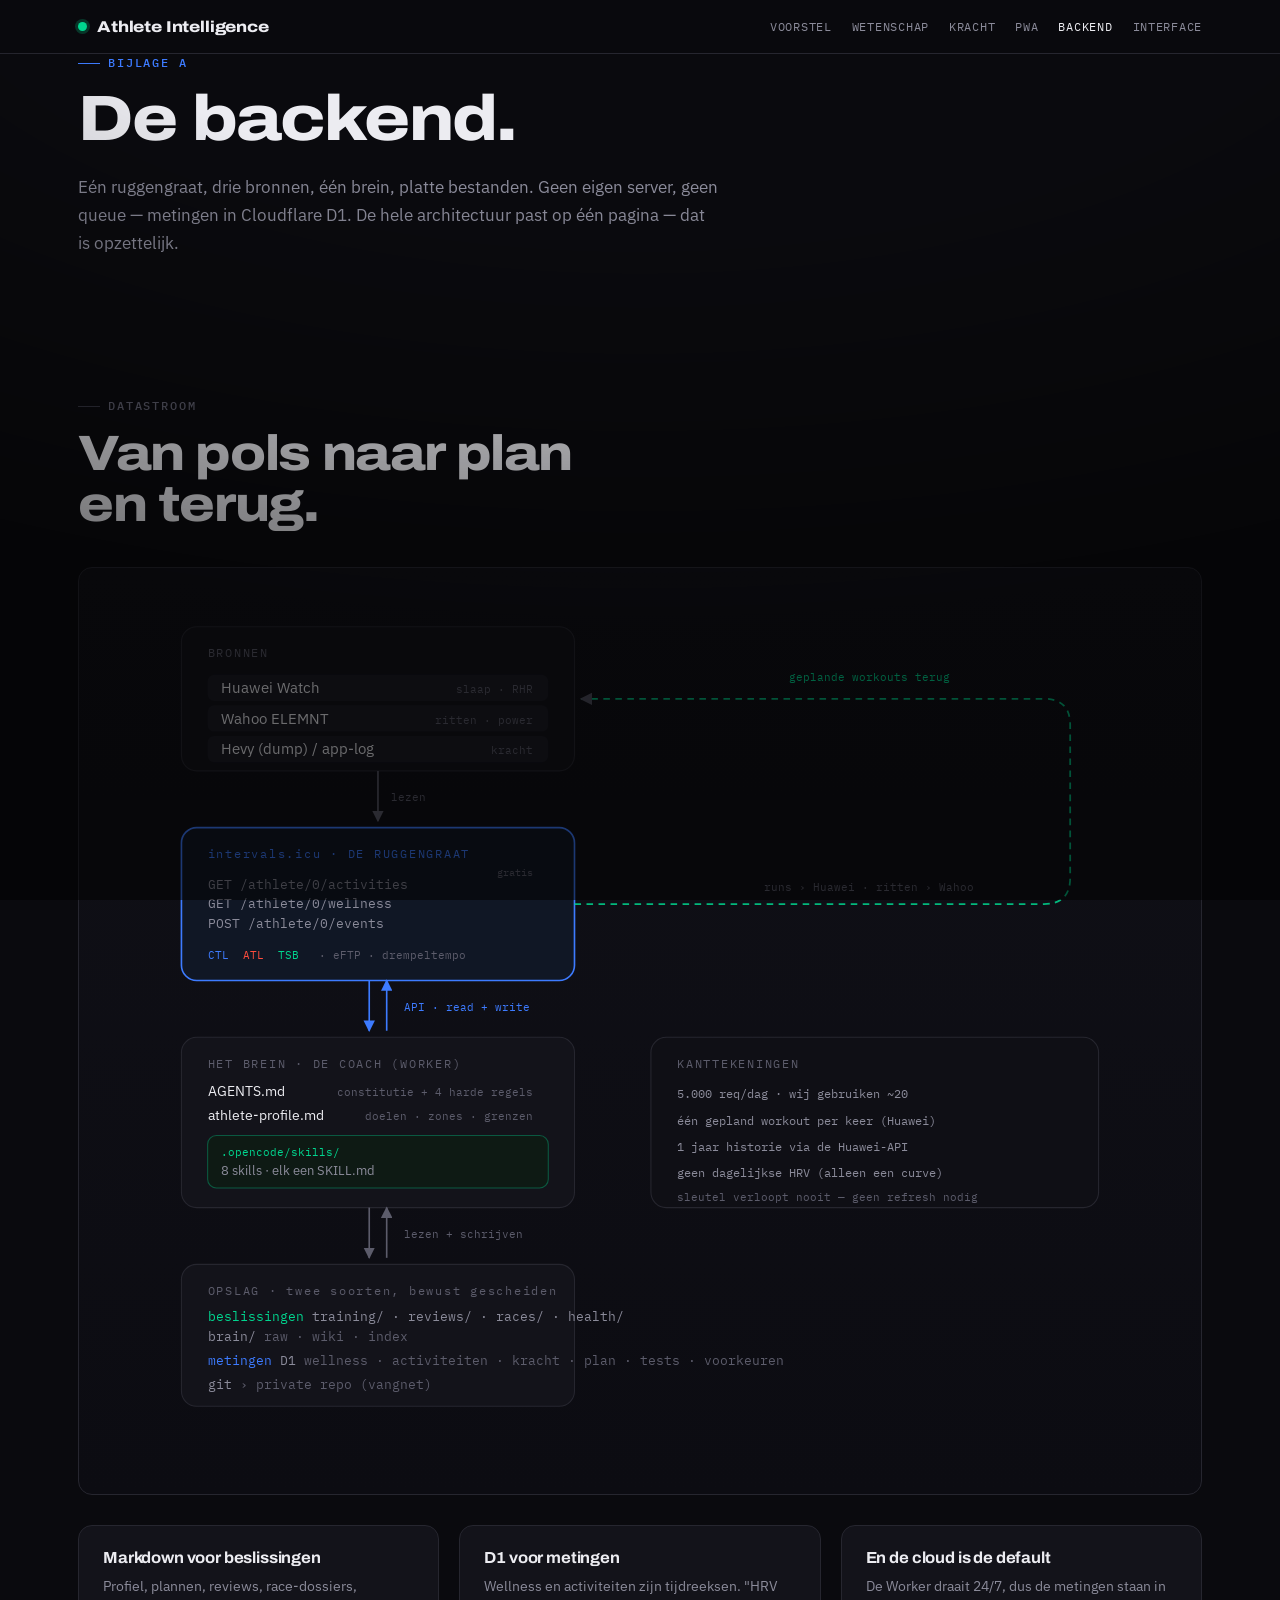
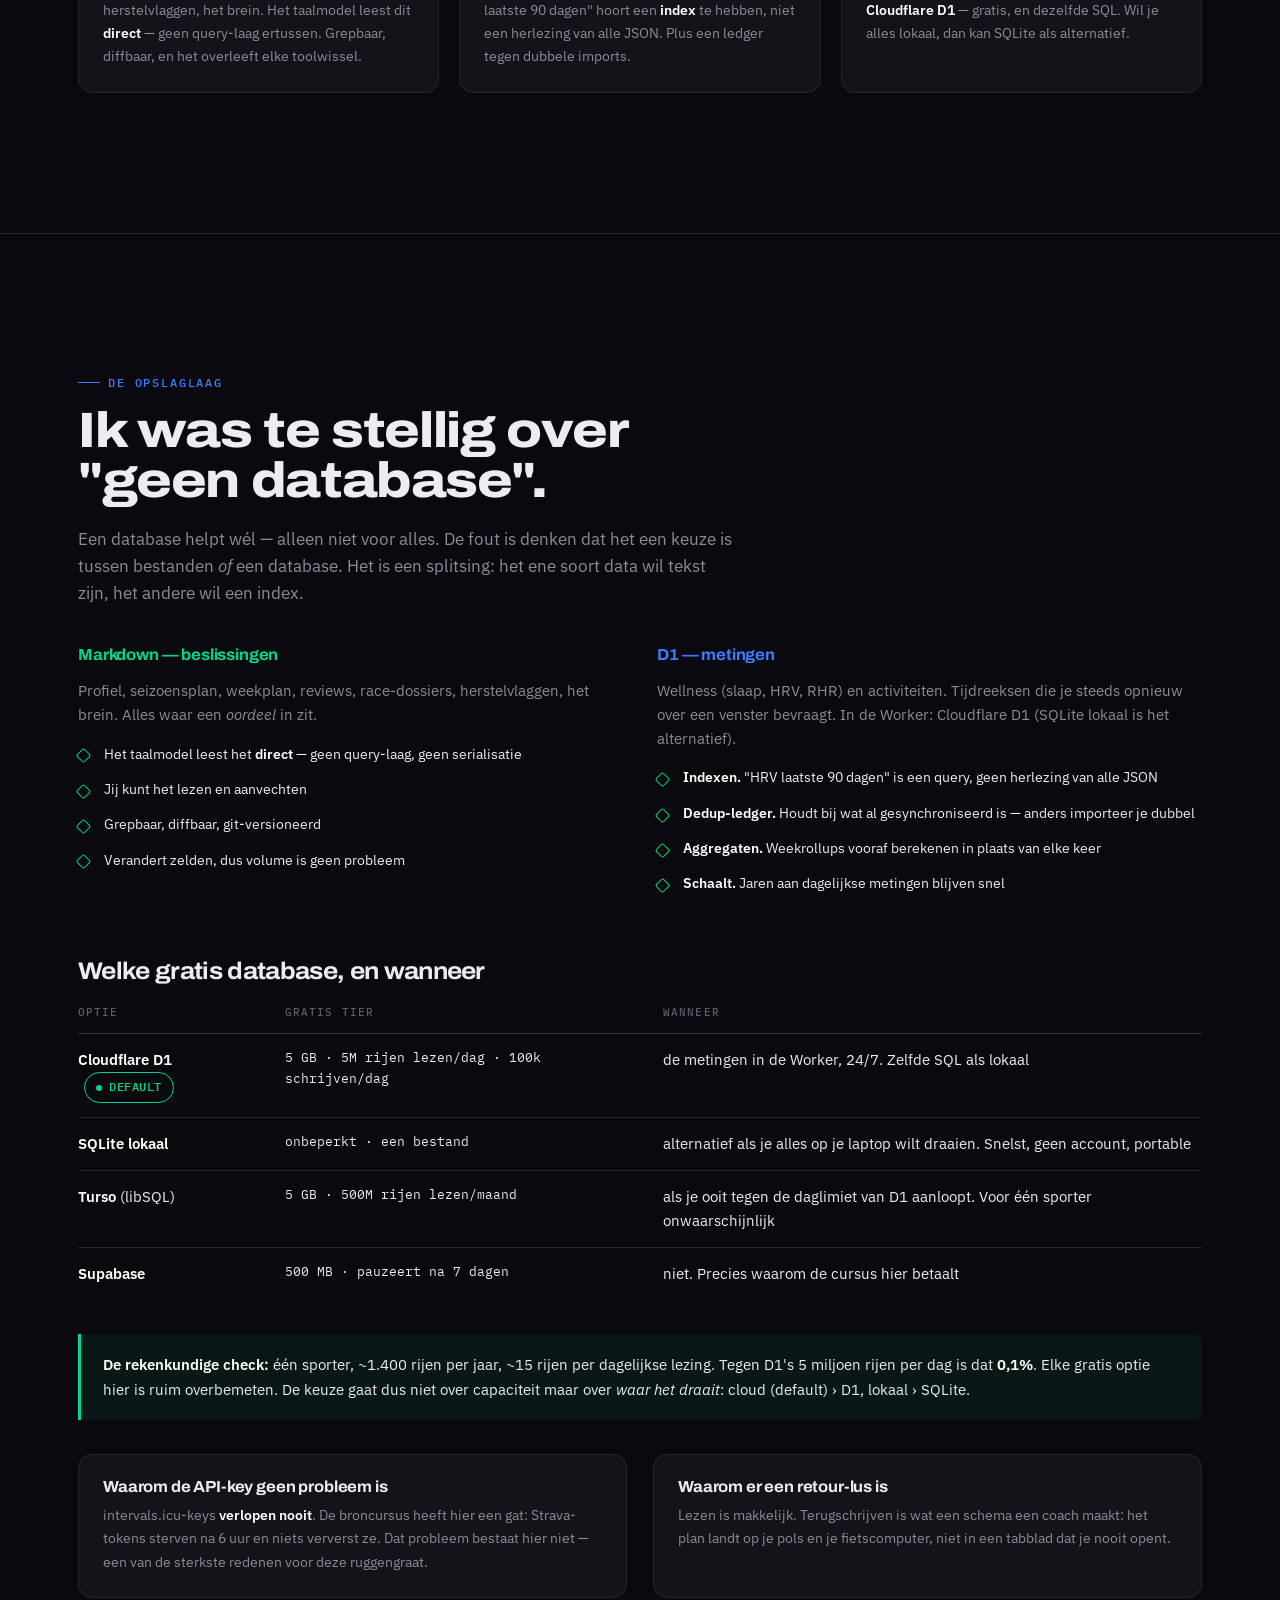
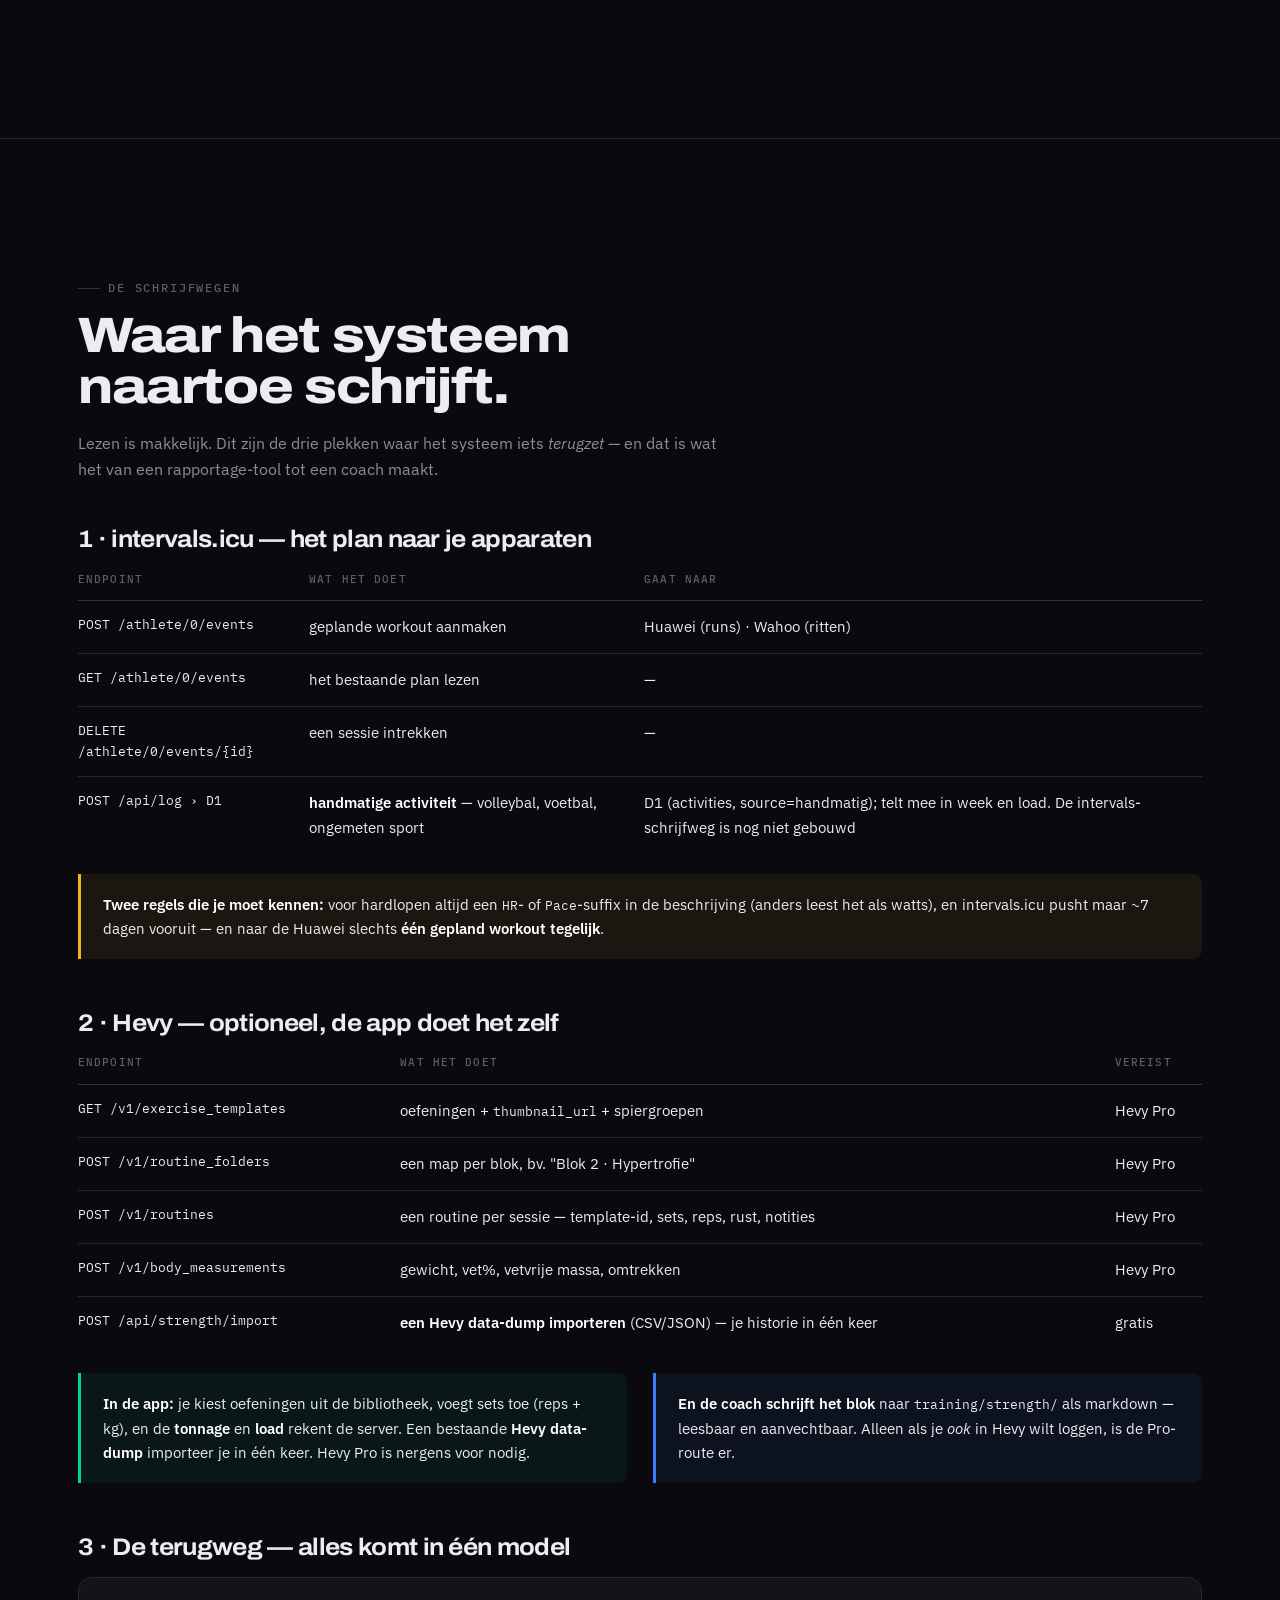
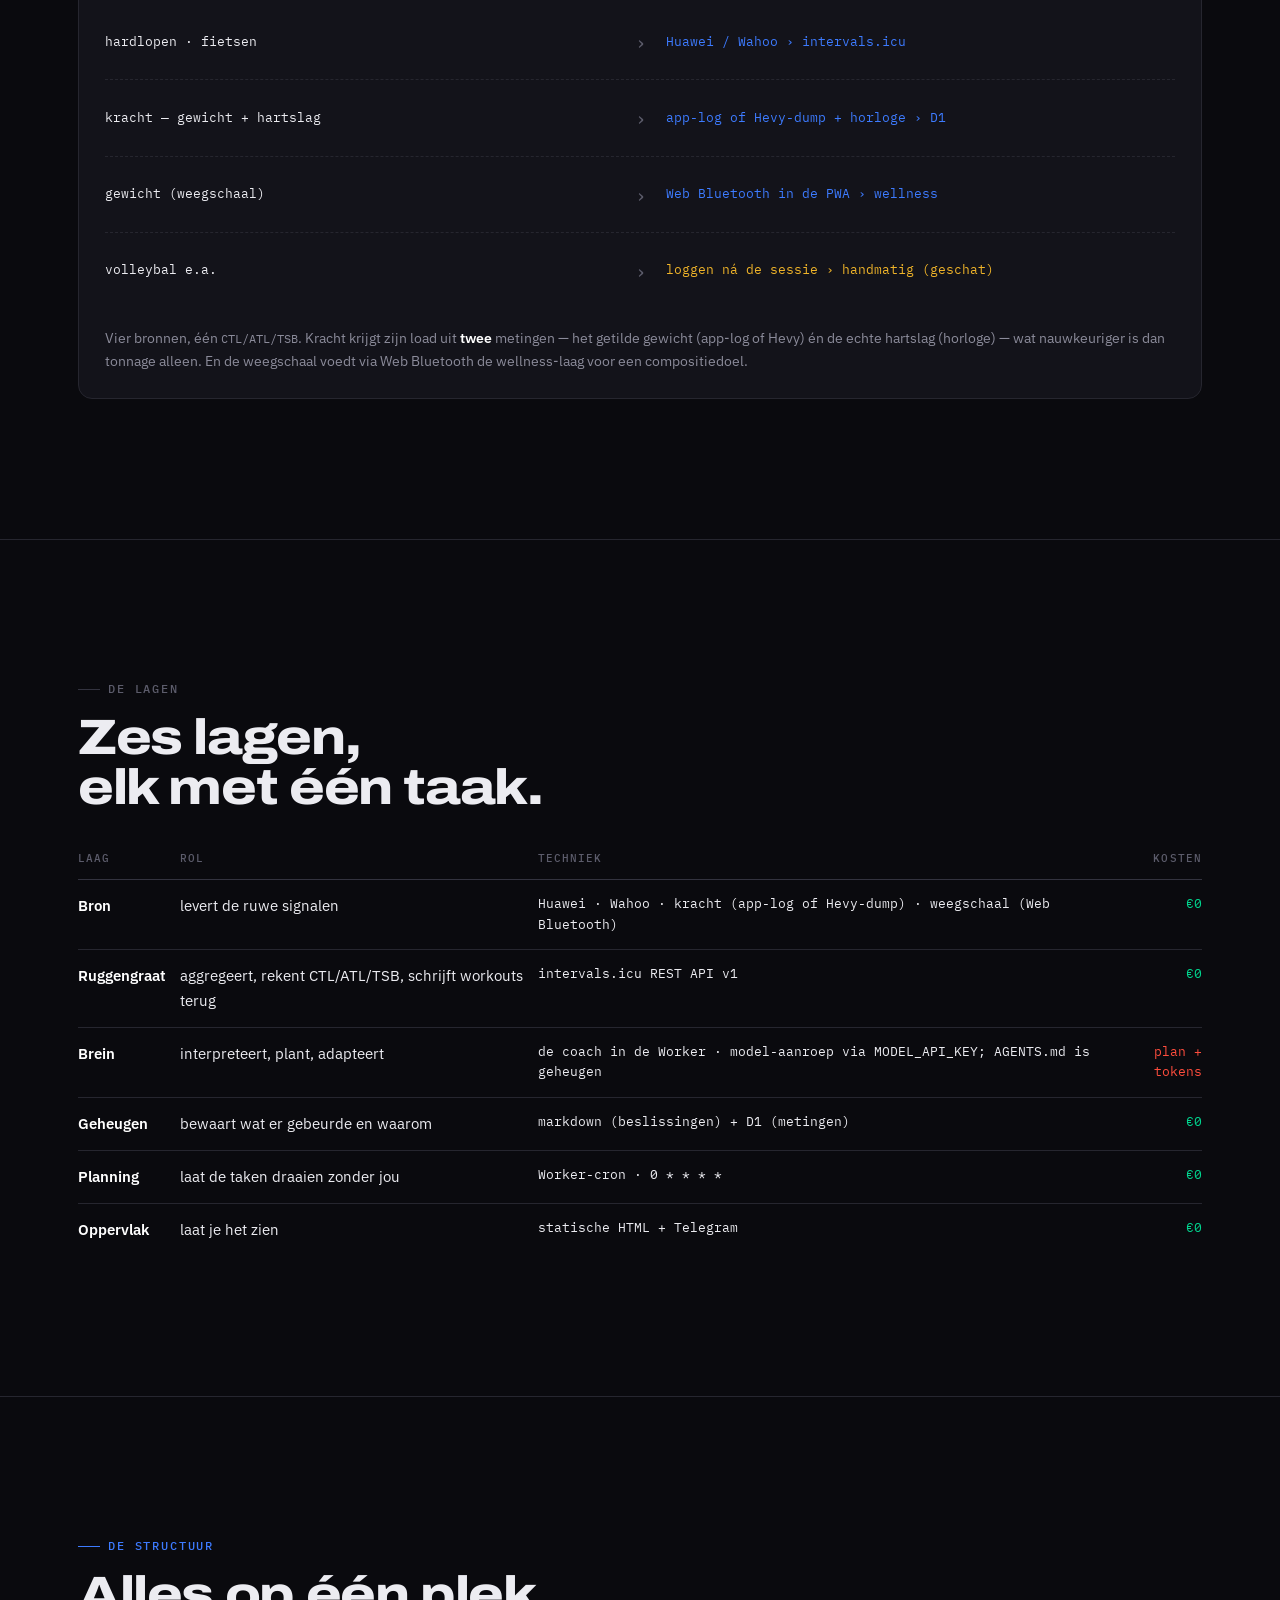
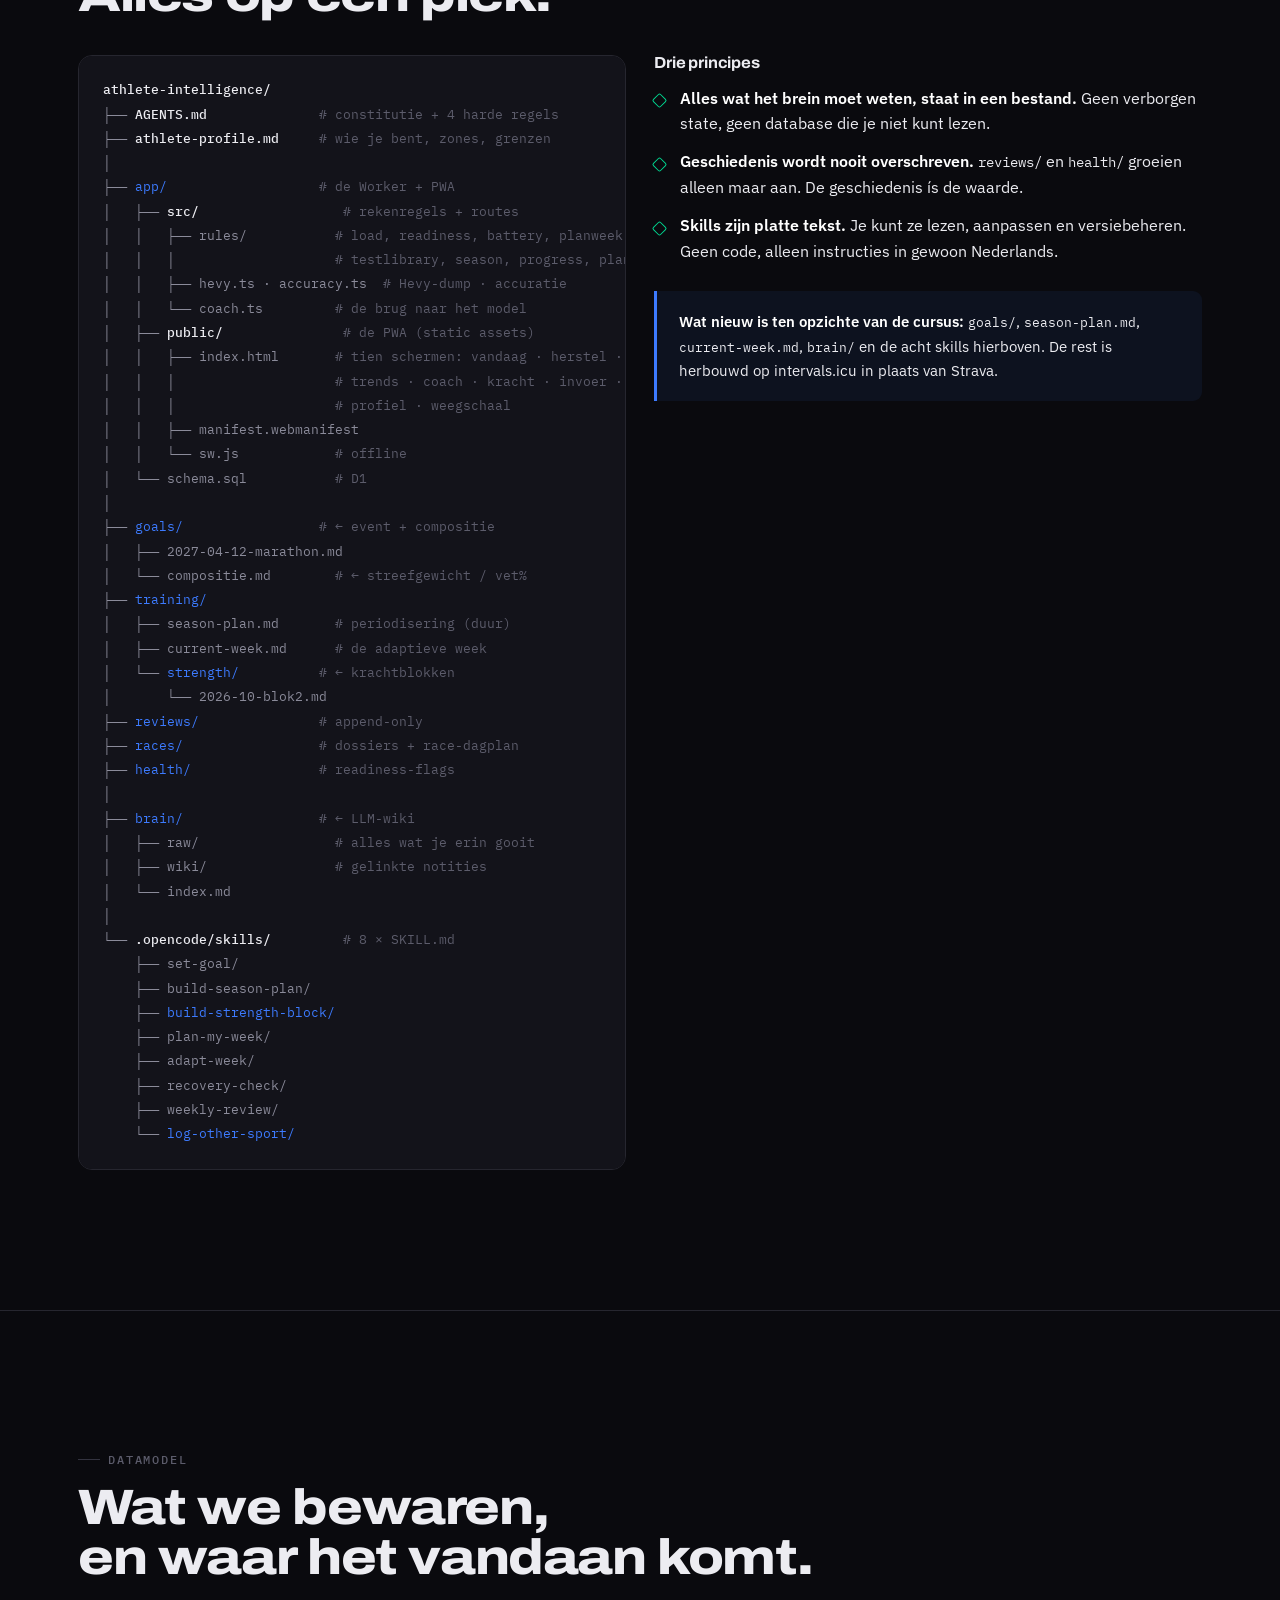
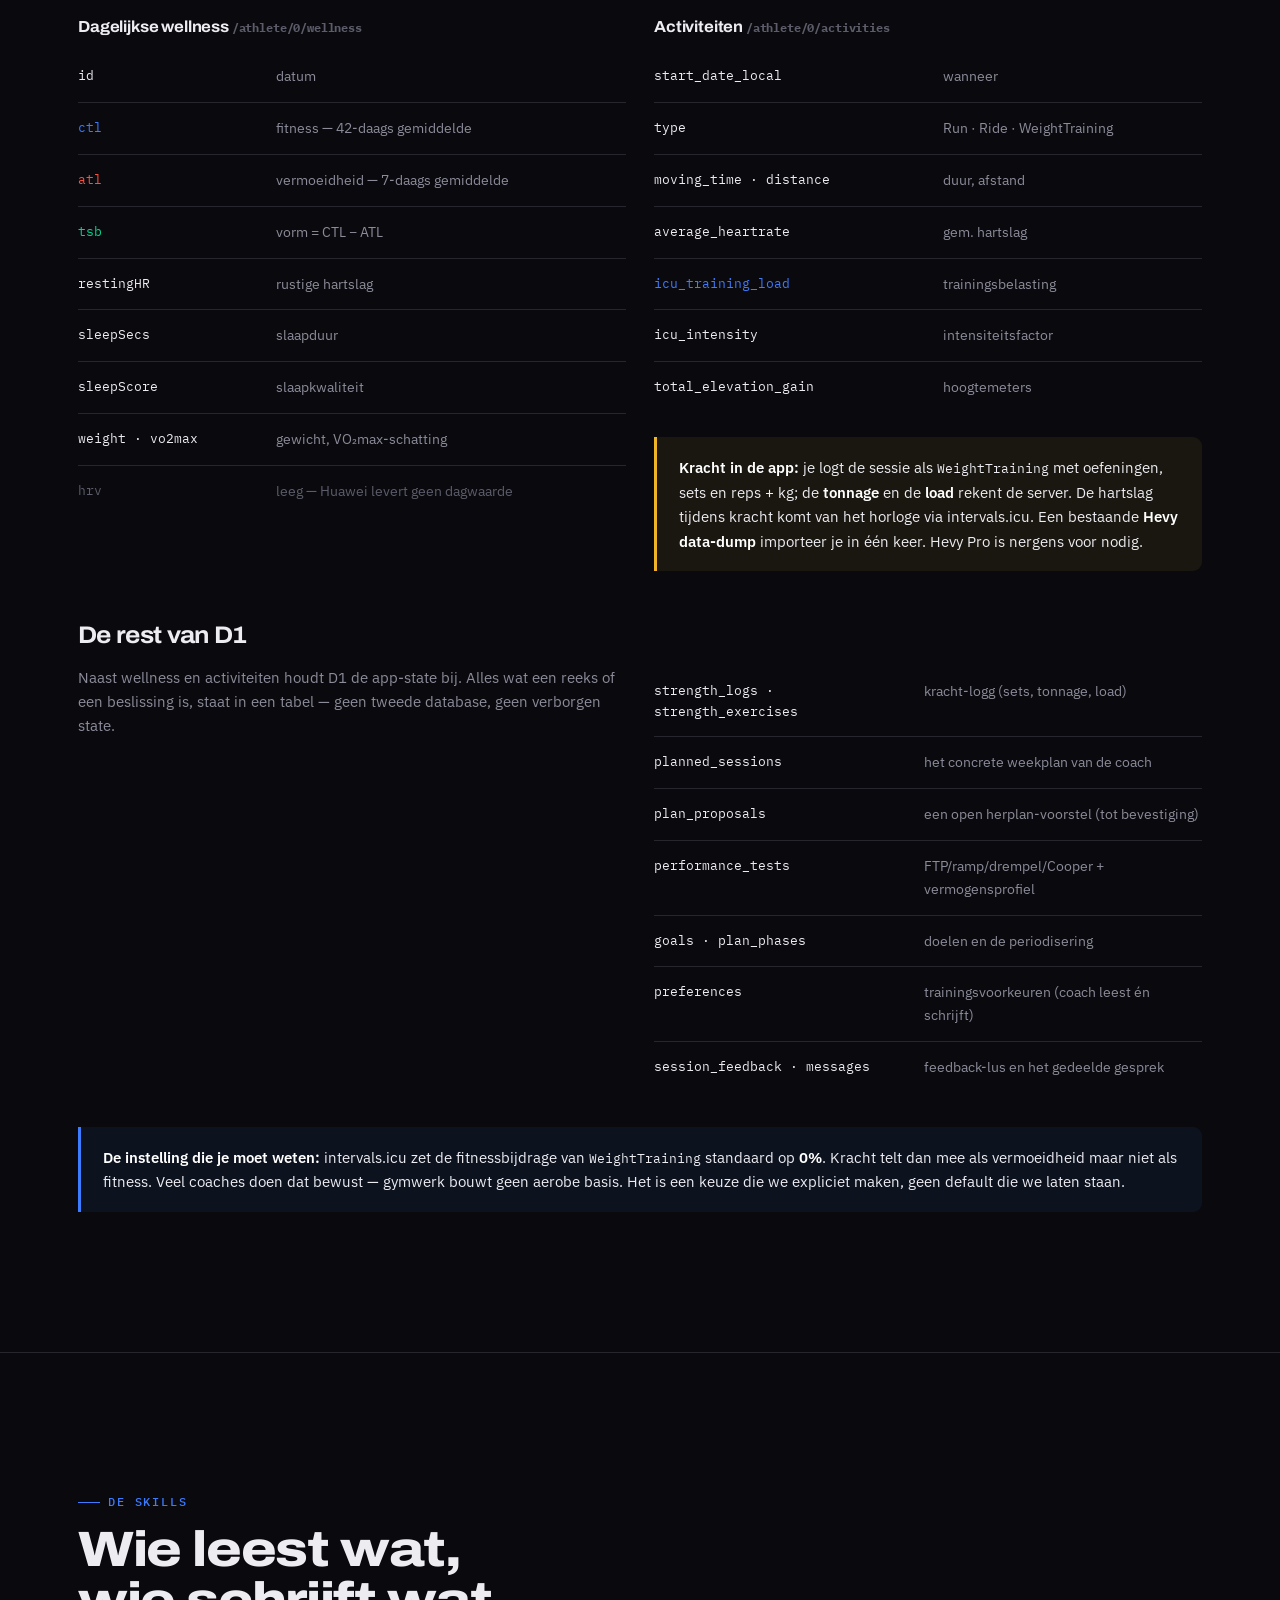
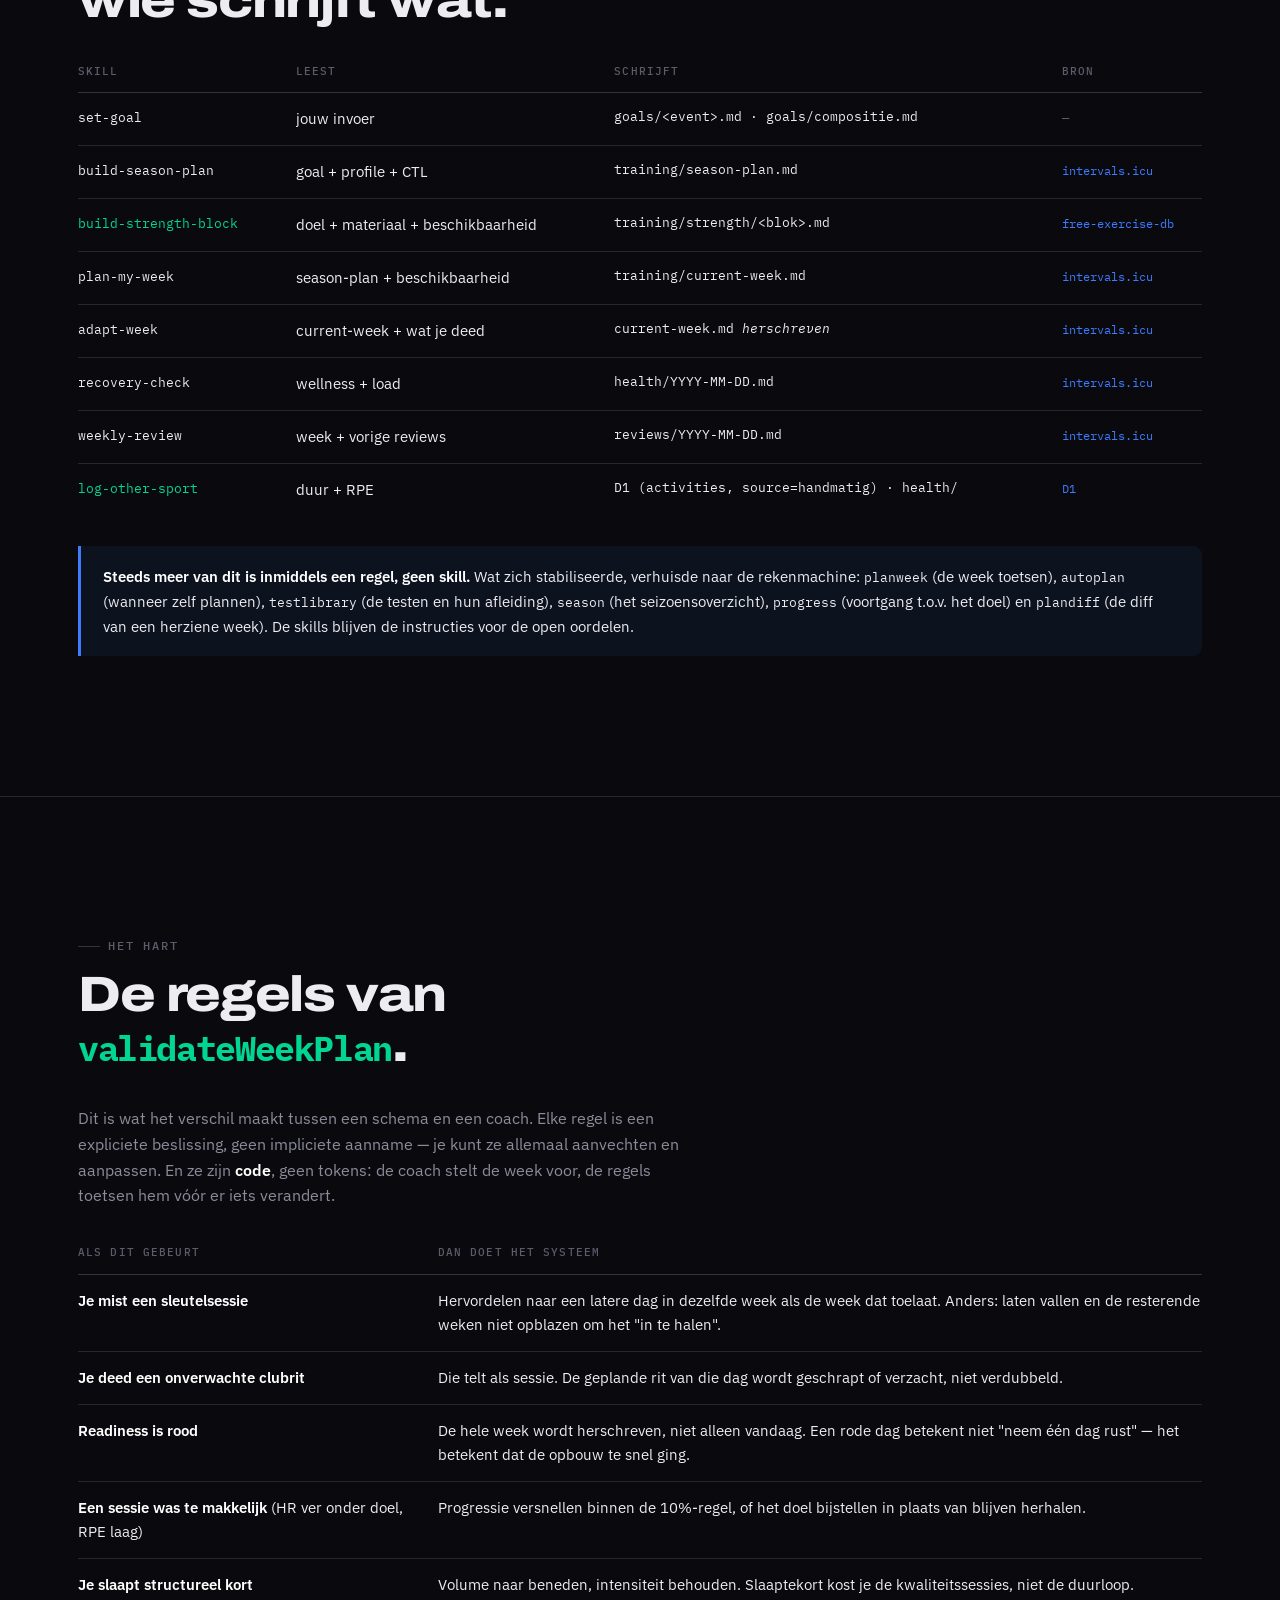
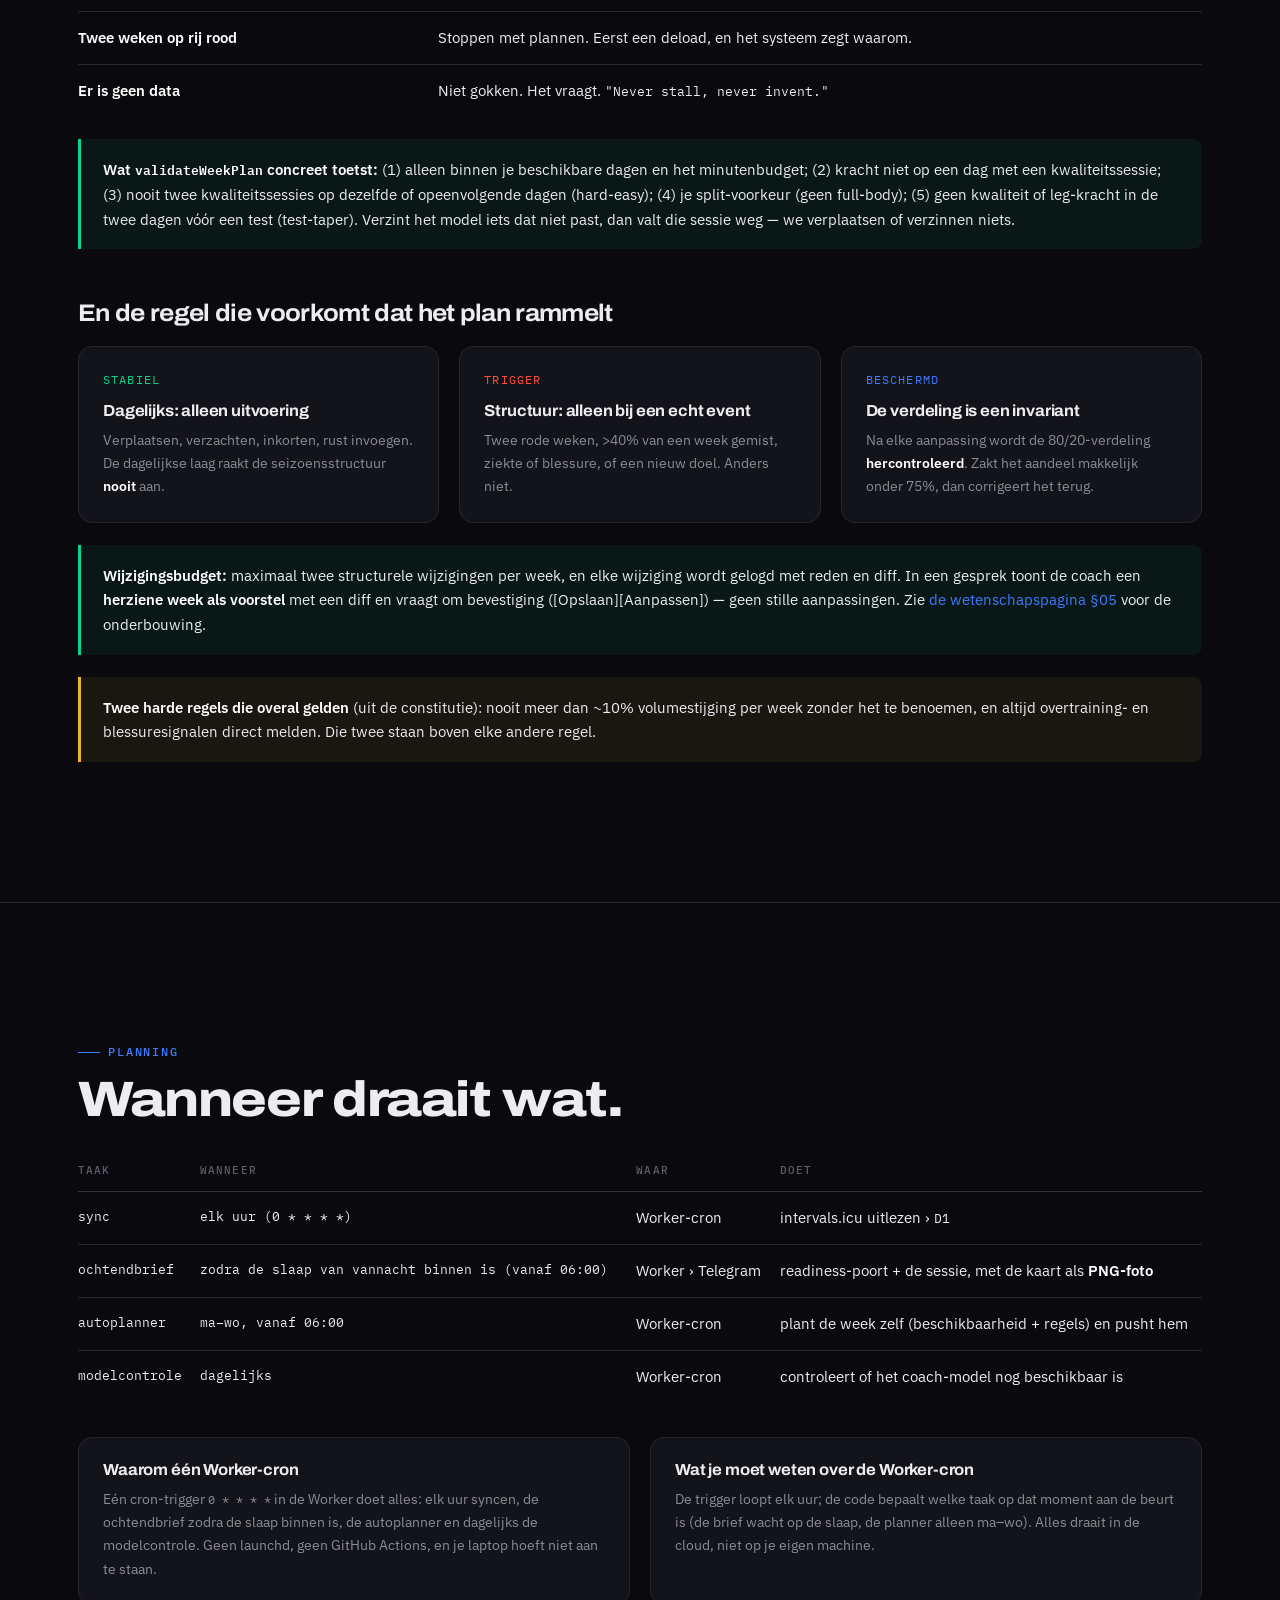
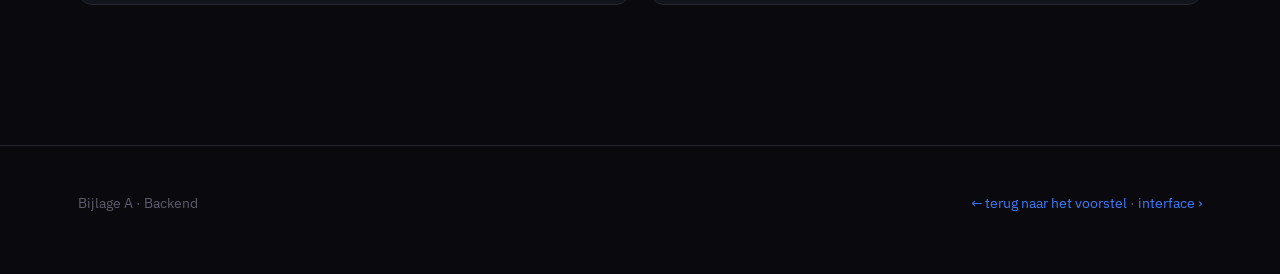
==== commit abc01582: "docs: gelijktrekken met de feature-ronde aq-041..061 + weegschaal (494 tests, tien schermen)" ====
--- a/backend.html
+++ b/backend.html
@@ -67,7 +67,7 @@
           <text x="106" y="119">Wahoo ELEMNT</text>
           <text x="392" y="119" text-anchor="end" font-family="IBM Plex Mono, monospace" font-size="10.5" fill="#5c5c6b">ritten · power</text>
           <rect x="94" y="130" width="312" height="24" rx="6" fill="#1b1b24"/>
-          <text x="106" y="147">Hevy</text>
+          <text x="106" y="147">Hevy (dump) / app-log</text>
           <text x="392" y="147" text-anchor="end" font-family="IBM Plex Mono, monospace" font-size="10.5" fill="#5c5c6b">kracht</text>
         </g>
 
@@ -120,7 +120,7 @@
         <g font-family="IBM Plex Mono, monospace" font-size="12" fill="#8b8b9a">
           <text x="94" y="666"><tspan fill="#00d68f">beslissingen</tspan>  training/ · reviews/ · races/ · health/</text>
           <text x="94" y="684">brain/  <tspan fill="#5c5c6b">raw · wiki · index</tspan></text>
-          <text x="94" y="706"><tspan fill="#3d7bff">metingen</tspan>     D1  <tspan fill="#5c5c6b">Cloudflare · wellness · activiteiten · dedup</tspan></text>
+          <text x="94" y="706"><tspan fill="#3d7bff">metingen</tspan>     D1  <tspan fill="#5c5c6b">wellness · activiteiten · kracht · plan · tests · voorkeuren</tspan></text>
           <text x="94" y="728">git  <tspan fill="#5c5c6b">› private repo (vangnet)</tspan></text>
         </g>
 
@@ -295,7 +295,7 @@
       vooruit — en naar de Huawei slechts <strong>één gepland workout tegelijk</strong>.
     </div>
 
-    <h3 style="margin-top:52px;margin-bottom:18px">2 · Hevy — het krachtblok naar je app</h3>
+    <h3 style="margin-top:52px;margin-bottom:18px">2 · Hevy — optioneel, de app doet het zelf</h3>
     <table>
       <thead><tr><th>Endpoint</th><th>Wat het doet</th><th>Vereist</th></tr></thead>
       <tbody>
@@ -303,20 +303,21 @@
         <tr><td class="mono" style="font-size:0.8rem">POST /v1/routine_folders</td><td>een map per blok, bv. "Blok 2 · Hypertrofie"</td><td>Hevy Pro</td></tr>
         <tr><td class="mono" style="font-size:0.8rem">POST /v1/routines</td><td>een routine per sessie — template-id, sets, reps, rust, notities</td><td>Hevy Pro</td></tr>
         <tr><td class="mono" style="font-size:0.8rem">POST /v1/body_measurements</td><td>gewicht, vet%, vetvrije massa, omtrekken</td><td>Hevy Pro</td></tr>
-        <tr><td class="mono" style="font-size:0.8rem">GET /v1/exercise_history/{id}</td><td>wat je vorige keer tilde — voedt de progressie</td><td>Hevy Pro</td></tr>
+        <tr><td class="mono" style="font-size:0.8rem">POST /api/strength/import</td><td><strong>een Hevy data-dump importeren</strong> (CSV/JSON) — je historie in één keer</td><td>gratis</td></tr>
       </tbody>
     </table>
 
     <div class="grid g2" style="margin-top:24px;gap:26px">
       <div class="callout form">
-        <strong>Als je Hevy Pro hebt:</strong> de coach schrijft het hele blok in één keer
-        naar Hevy. Jij opent de app, de routines staan klaar met het demonstratiebeeld, en
-        je logt zoals altijd.
+        <strong>In de app:</strong> je kiest oefeningen uit de bibliotheek, voegt sets toe
+        (reps + kg), en de <strong>tonnage</strong> en <strong>load</strong> rekent de server.
+        Een bestaande <strong>Hevy data-dump</strong> importeer je in één keer. Hevy Pro is
+        nergens voor nodig.
       </div>
       <div class="callout">
-        <strong>Zonder Pro:</strong> de coach schrijft het blok in markdown
-        (<span class="mono">training/strength/</span>), jij typt het één keer over in Hevy,
-        en daarna log je de sessie over in de AQ-log (duur + RPE). Meer handwerk, nul euro.
+        <strong>En de coach schrijft het blok</strong> naar
+        <span class="mono">training/strength/</span> als markdown — leesbaar en aanvechtbaar.
+        Alleen als je <em>ook</em> in Hevy wilt loggen, is de Pro-route er.
       </div>
     </div>
 
@@ -331,12 +332,12 @@
         <div class="flow-row" style="grid-template-columns:1fr auto 1fr">
           <span class="mono" style="font-size:0.84rem">kracht — gewicht + hartslag</span>
           <span class="flow-arrow">›</span>
-          <span class="mono" style="font-size:0.84rem;color:var(--fitness)">Hevy + horloge › AQ-log › D1</span>
+          <span class="mono" style="font-size:0.84rem;color:var(--fitness)">app-log of Hevy-dump + horloge › D1</span>
         </div>
         <div class="flow-row" style="grid-template-columns:1fr auto 1fr">
-          <span class="mono" style="font-size:0.84rem">gewicht · vet% (weegschaal)</span>
+          <span class="mono" style="font-size:0.84rem">gewicht (weegschaal)</span>
           <span class="flow-arrow">›</span>
-          <span class="mono" style="font-size:0.84rem;color:var(--fitness)">Weegschaal (Tuya, toekomstige fase) › wellness</span>
+          <span class="mono" style="font-size:0.84rem;color:var(--fitness)">Web Bluetooth in de PWA › wellness</span>
         </div>
         <div class="flow-row" style="grid-template-columns:1fr auto 1fr">
           <span class="mono" style="font-size:0.84rem">volleybal e.a.</span>
@@ -346,9 +347,9 @@
       </div>
       <p style="color:var(--muted);font-size:0.9rem;margin-top:18px">
         Vier bronnen, één <span class="mono">CTL/ATL/TSB</span>. Kracht krijgt zijn load uit
-        <strong>twee</strong> metingen — het getilde gewicht (Hevy) én de echte hartslag
-        (horloge) — wat nauwkeuriger is dan tonnage alleen. En de weegschaal voedt in een
-        latere fase de wellness-laag voor een compositiedoel.
+        <strong>twee</strong> metingen — het getilde gewicht (app-log of Hevy) én de echte
+        hartslag (horloge) — wat nauwkeuriger is dan tonnage alleen. En de weegschaal voedt via
+        Web Bluetooth de wellness-laag voor een compositiedoel.
       </p>
     </div>
   </div>
@@ -363,7 +364,7 @@
     <table>
       <thead><tr><th>Laag</th><th>Rol</th><th>Techniek</th><th style="text-align:right">Kosten</th></tr></thead>
       <tbody>
-        <tr><td><strong>Bron</strong></td><td>levert de ruwe signalen</td><td class="mono" style="font-size:0.8rem">Huawei · Wahoo · Hevy (AQ-log) · weegschaal (Tuya, later)</td><td class="mono" style="text-align:right;color:var(--form)">€0</td></tr>
+        <tr><td><strong>Bron</strong></td><td>levert de ruwe signalen</td><td class="mono" style="font-size:0.8rem">Huawei · Wahoo · kracht (app-log of Hevy-dump) · weegschaal (Web Bluetooth)</td><td class="mono" style="text-align:right;color:var(--form)">€0</td></tr>
         <tr><td><strong>Ruggengraat</strong></td><td>aggregeert, rekent CTL/ATL/TSB, schrijft workouts terug</td><td class="mono" style="font-size:0.8rem">intervals.icu REST API v1</td><td class="mono" style="text-align:right;color:var(--form)">€0</td></tr>
         <tr><td><strong>Brein</strong></td><td>interpreteert, plant, adapteert</td><td class="mono" style="font-size:0.8rem">de coach in de Worker · model-aanroep via MODEL_API_KEY; AGENTS.md is geheugen</td><td class="mono" style="text-align:right;color:var(--fatigue)">plan + tokens</td></tr>
         <tr><td><strong>Geheugen</strong></td><td>bewaart wat er gebeurde en waarom</td><td class="mono" style="font-size:0.8rem">markdown (beslissingen) + D1 (metingen)</td><td class="mono" style="text-align:right;color:var(--form)">€0</td></tr>
@@ -387,11 +388,14 @@
 │
 ├── <span class="hi">app/</span>                   <span class="c"># de Worker + PWA</span>
 │   ├── <b>src/</b>                  <span class="c"># rekenregels + routes</span>
-│   │   ├── rules/           <span class="c"># CTL/ATL/TSB, readiness, trends</span>
-│   │   ├── sources/         <span class="c"># intervals.icu, Hevy, weegschaal</span>
+│   │   ├── rules/           <span class="c"># load, readiness, battery, planweek, autoplan,</span>
+│   │   │                    <span class="c"># testlibrary, season, progress, plandiff, trends</span>
+│   │   ├── hevy.ts · accuracy.ts  <span class="c"># Hevy-dump · accuratie</span>
 │   │   └── coach.ts         <span class="c"># de brug naar het model</span>
 │   ├── <b>public/</b>               <span class="c"># de PWA (static assets)</span>
-│   │   ├── index.html       <span class="c"># vandaag · week · invoer · log</span>
+│   │   ├── index.html       <span class="c"># tien schermen: vandaag · herstel · week ·</span>
+│   │   │                    <span class="c"># trends · coach · kracht · invoer · feedback ·</span>
+│   │   │                    <span class="c"># profiel · weegschaal</span>
 │   │   ├── manifest.webmanifest
 │   │   └── sw.js            <span class="c"># offline</span>
 │   └── schema.sql           <span class="c"># D1</span>
@@ -483,12 +487,35 @@
         </table>
 
         <div class="callout warn" style="margin-top:24px">
-          <strong>Kracht zonder Hevy Pro:</strong> via de AQ-log komt de sessie binnen als
-          <span class="mono">WeightTraining</span> — handmatig gelogd, met duur en RPE. De
-          hartslag tijdens kracht komt van het horloge via intervals.icu; set/rep/gewicht-detail
-          ontbreekt, maar het is genoeg om de vermoeidheid mee te tellen. Wil je het detail,
-          dan is Hevy Pro (~€9/mnd) de enige upgrade.
+          <strong>Kracht in de app:</strong> je logt de sessie als
+          <span class="mono">WeightTraining</span> met oefeningen, sets en reps + kg; de
+          <strong>tonnage</strong> en de <strong>load</strong> rekent de server. De hartslag
+          tijdens kracht komt van het horloge via intervals.icu. Een bestaande
+          <strong>Hevy data-dump</strong> importeer je in één keer. Hevy Pro is nergens voor nodig.
         </div>
+      </div>
+    </div>
+
+    <h3 style="margin-top:52px;margin-bottom:18px">De rest van D1</h3>
+    <div class="grid g2" style="gap:28px;align-items:start">
+      <div>
+        <p style="color:var(--muted);font-size:0.92rem">
+          Naast wellness en activiteiten houdt D1 de app-state bij. Alles wat een reeks of een
+          beslissing is, staat in een tabel — geen tweede database, geen verborgen state.
+        </p>
+      </div>
+      <div>
+        <table>
+          <tbody>
+            <tr><td class="mono" style="font-size:0.82rem">strength_logs · strength_exercises</td><td style="color:var(--muted);font-size:0.88rem">kracht-logg (sets, tonnage, load)</td></tr>
+            <tr><td class="mono" style="font-size:0.82rem">planned_sessions</td><td style="color:var(--muted);font-size:0.88rem">het concrete weekplan van de coach</td></tr>
+            <tr><td class="mono" style="font-size:0.82rem">plan_proposals</td><td style="color:var(--muted);font-size:0.88rem">een open herplan-voorstel (tot bevestiging)</td></tr>
+            <tr><td class="mono" style="font-size:0.82rem">performance_tests</td><td style="color:var(--muted);font-size:0.88rem">FTP/ramp/drempel/Cooper + vermogensprofiel</td></tr>
+            <tr><td class="mono" style="font-size:0.82rem">goals · plan_phases</td><td style="color:var(--muted);font-size:0.88rem">doelen en de periodisering</td></tr>
+            <tr><td class="mono" style="font-size:0.82rem">preferences</td><td style="color:var(--muted);font-size:0.88rem">trainingsvoorkeuren (coach leest én schrijft)</td></tr>
+            <tr><td class="mono" style="font-size:0.82rem">session_feedback · messages</td><td style="color:var(--muted);font-size:0.88rem">feedback-lus en het gedeelde gesprek</td></tr>
+          </tbody>
+        </table>
       </div>
     </div>
 
@@ -520,6 +547,17 @@
         <tr><td class="mono" style="font-size:0.82rem;color:var(--form)">log-other-sport</td><td>duur + RPE</td><td class="mono" style="font-size:0.8rem">D1 (activities, source=handmatig) · health/</td><td class="mono" style="font-size:0.78rem;color:var(--fitness)">D1</td></tr>
       </tbody>
     </table>
+
+    <div class="callout" style="margin-top:30px">
+      <strong>Steeds meer van dit is inmiddels een regel, geen skill.</strong> Wat zich
+      stabiliseerde, verhuisde naar de rekenmachine: <span class="mono">planweek</span>
+      (de week toetsen), <span class="mono">autoplan</span> (wanneer zelf plannen),
+      <span class="mono">testlibrary</span> (de testen en hun afleiding),
+      <span class="mono">season</span> (het seizoensoverzicht),
+      <span class="mono">progress</span> (voortgang t.o.v. het doel) en
+      <span class="mono">plandiff</span> (de diff van een herziene week). De skills blijven
+      de instructies voor de open oordelen.
+    </div>
   </div>
 </section>
 
@@ -527,10 +565,12 @@
 <section class="band" id="regels">
   <div class="wrap">
     <p class="eyebrow">Het hart</p>
-    <h2 style="margin-bottom:36px">De regels van<br><span class="mono" style="color:var(--form);font-size:0.7em">adapt-week</span>.</h2>
+    <h2 style="margin-bottom:36px">De regels van<br><span class="mono" style="color:var(--form);font-size:0.7em">validateWeekPlan</span>.</h2>
     <p style="max-width:62ch;color:var(--muted);margin-bottom:34px">
       Dit is wat het verschil maakt tussen een schema en een coach. Elke regel is een
       expliciete beslissing, geen impliciete aanname — je kunt ze allemaal aanvechten en aanpassen.
+      En ze zijn <strong>code</strong>, geen tokens: de coach stelt de week voor, de regels toetsen
+      hem vóór er iets verandert.
     </p>
 
     <table>
@@ -546,6 +586,15 @@
       </tbody>
     </table>
 
+    <div class="callout form" style="margin-top:22px">
+      <strong>Wat <span class="mono" style="font-size:0.82rem">validateWeekPlan</span> concreet toetst:</strong>
+      (1) alleen binnen je beschikbare dagen en het minutenbudget; (2) kracht niet op een dag met
+      een kwaliteitssessie; (3) nooit twee kwaliteitssessies op dezelfde of opeenvolgende dagen
+      (hard-easy); (4) je split-voorkeur (geen full-body); (5) geen kwaliteit of leg-kracht in de
+      twee dagen vóór een test (test-taper). Verzint het model iets dat niet past, dan valt die
+      sessie weg — we verplaatsen of verzinnen niets.
+    </div>
+
     <h3 style="margin-top:52px;margin-bottom:20px">En de regel die voorkomt dat het plan rammelt</h3>
     <div class="grid g3">
       <div class="card">
@@ -575,7 +624,9 @@
     </div>
     <div class="callout form" style="margin-top:22px">
       <strong>Wijzigingsbudget:</strong> maximaal twee structurele wijzigingen per week, en
-      elke wijziging wordt gelogd met reden en diff. Geen stille aanpassingen. Zie
+      elke wijziging wordt gelogd met reden en diff. In een gesprek toont de coach een
+      <strong>herziene week als voorstel</strong> met een diff en vraagt om bevestiging
+      ([Opslaan][Aanpassen]) — geen stille aanpassingen. Zie
       <a href="science.html#stabiliteit">de wetenschapspagina §05</a> voor de onderbouwing.
     </div>
 
@@ -597,7 +648,8 @@
       <thead><tr><th>Taak</th><th>Wanneer</th><th>Waar</th><th>Doet</th></tr></thead>
       <tbody>
         <tr><td class="mono" style="font-size:0.82rem">sync</td><td class="mono" style="font-size:0.82rem">elk uur (0 * * * *)</td><td>Worker-cron</td><td>intervals.icu uitlezen › <span class="mono" style="font-size:0.8rem">D1</span></td></tr>
-        <tr><td class="mono" style="font-size:0.82rem">ochtendbrief</td><td class="mono" style="font-size:0.82rem">07:00 lokaal</td><td>Worker › Telegram</td><td>readiness-poort + de sessie, als tekst (de kaart als PNG is gepland)</td></tr>
+        <tr><td class="mono" style="font-size:0.82rem">ochtendbrief</td><td class="mono" style="font-size:0.82rem">zodra de slaap van vannacht binnen is (vanaf 06:00)</td><td>Worker › Telegram</td><td>readiness-poort + de sessie, met de kaart als <strong>PNG-foto</strong></td></tr>
+        <tr><td class="mono" style="font-size:0.82rem">autoplanner</td><td class="mono" style="font-size:0.82rem">ma–wo, vanaf 06:00</td><td>Worker-cron</td><td>plant de week zelf (beschikbaarheid + regels) en pusht hem</td></tr>
         <tr><td class="mono" style="font-size:0.82rem">modelcontrole</td><td class="mono" style="font-size:0.82rem">dagelijks</td><td>Worker-cron</td><td>controleert of het coach-model nog beschikbaar is</td></tr>
       </tbody>
     </table>
@@ -607,15 +659,16 @@
         <h4>Waarom één Worker-cron</h4>
         <p style="color:var(--muted);font-size:0.9rem;margin-top:8px">
           Eén cron-trigger <span class="mono">0 * * * *</span> in de Worker doet alles: elk
-          uur syncen, om 07:00 lokaal de ochtendbrief, en dagelijks de modelcontrole. Geen
-          launchd, geen GitHub Actions, en je laptop hoeft niet aan te staan.
+          uur syncen, de ochtendbrief zodra de slaap binnen is, de autoplanner en dagelijks de
+          modelcontrole. Geen launchd, geen GitHub Actions, en je laptop hoeft niet aan te staan.
         </p>
       </div>
       <div class="card">
         <h4>Wat je moet weten over de Worker-cron</h4>
         <p style="color:var(--muted);font-size:0.9rem;margin-top:8px">
           De trigger loopt elk uur; de code bepaalt welke taak op dat moment aan de beurt is
-          (07:00 lokaal de ochtendbrief). Alles draait in de cloud, niet op je eigen machine.
+          (de brief wacht op de slaap, de planner alleen ma–wo). Alles draait in de cloud, niet op
+          je eigen machine.
         </p>
       </div>
     </div>
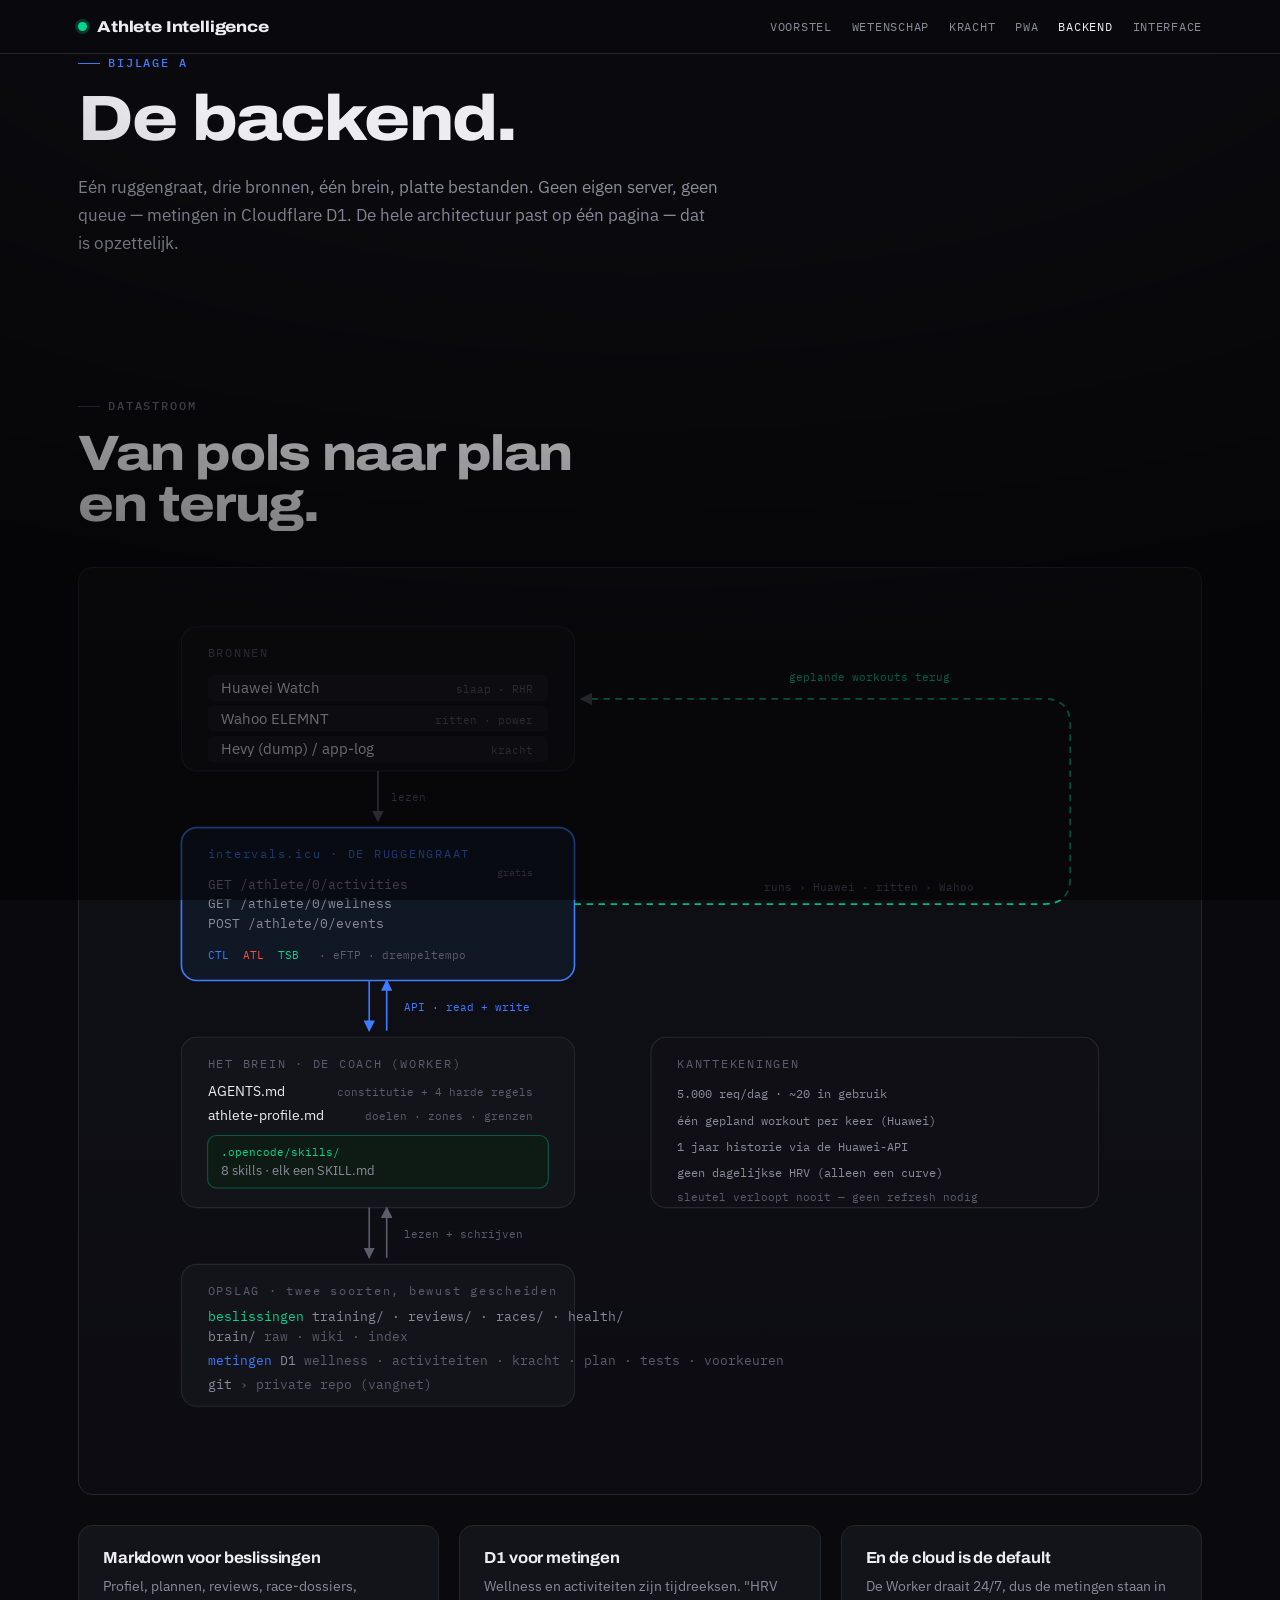
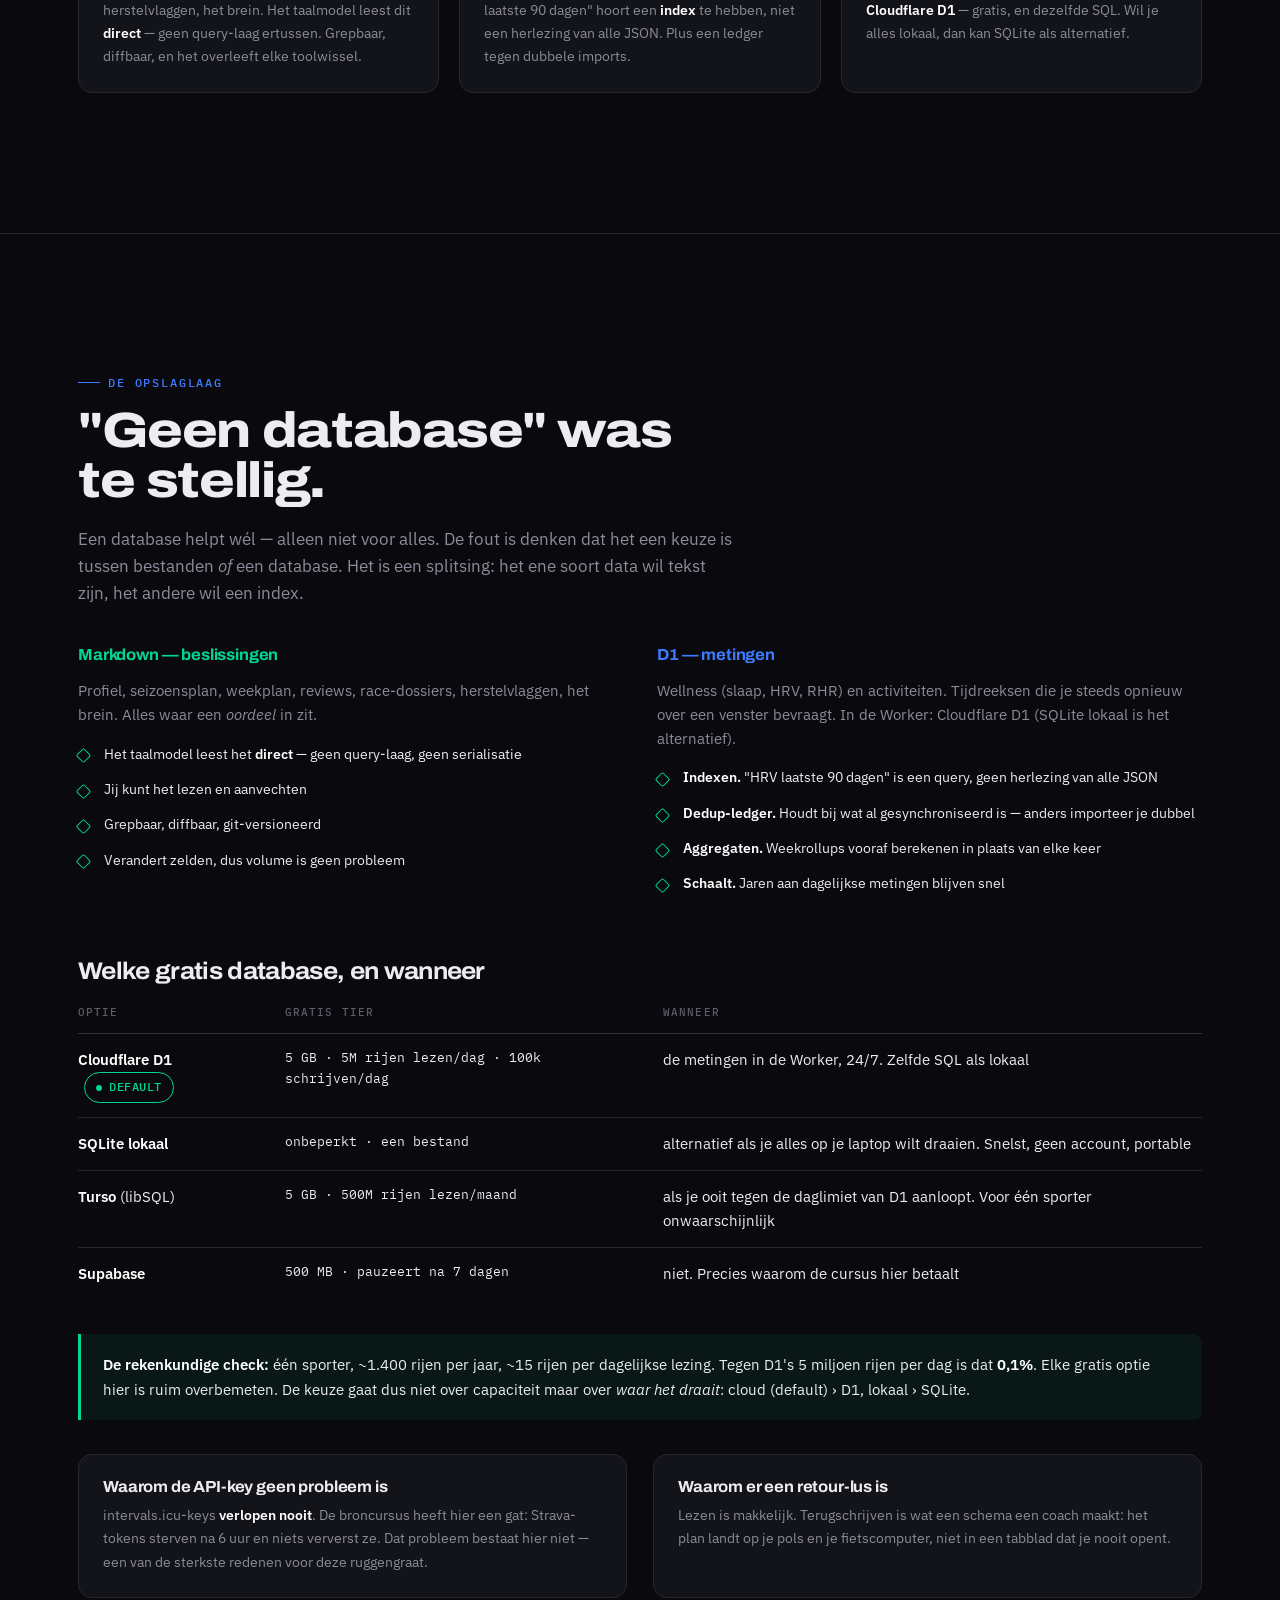
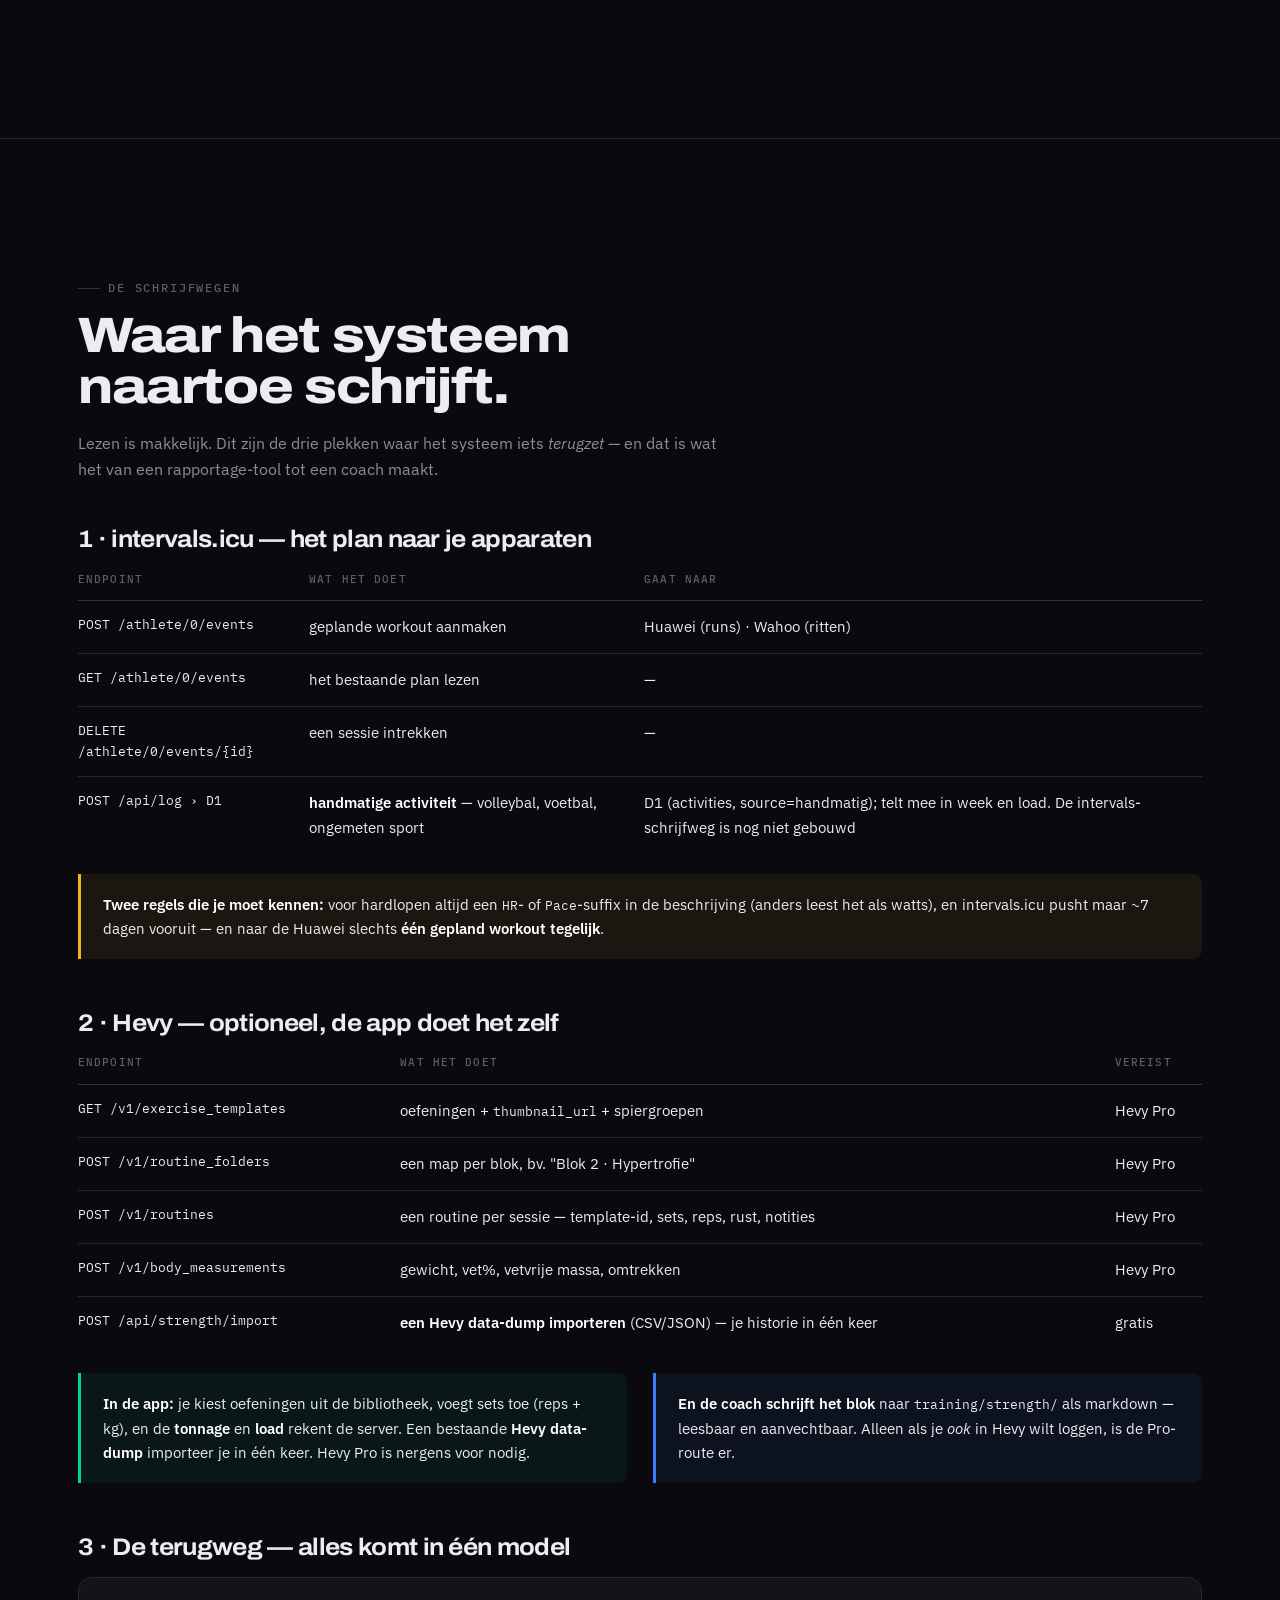
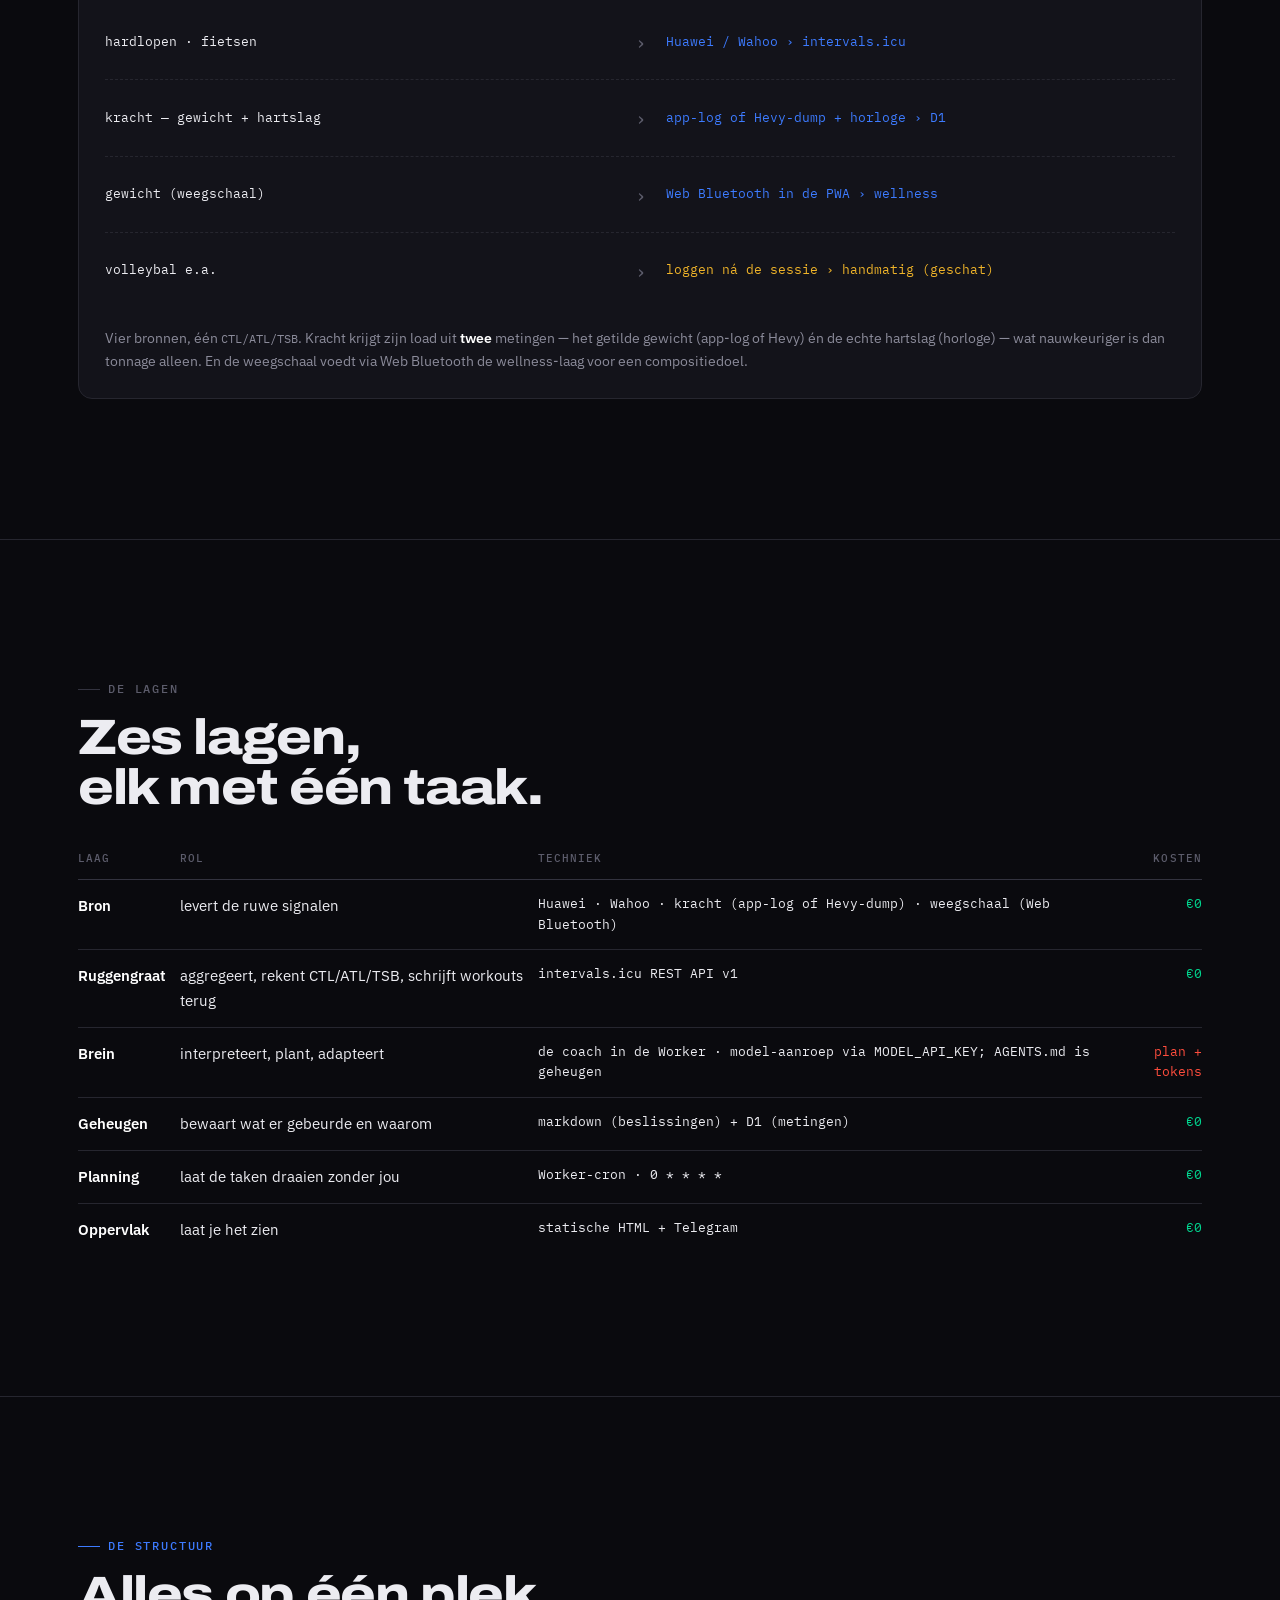
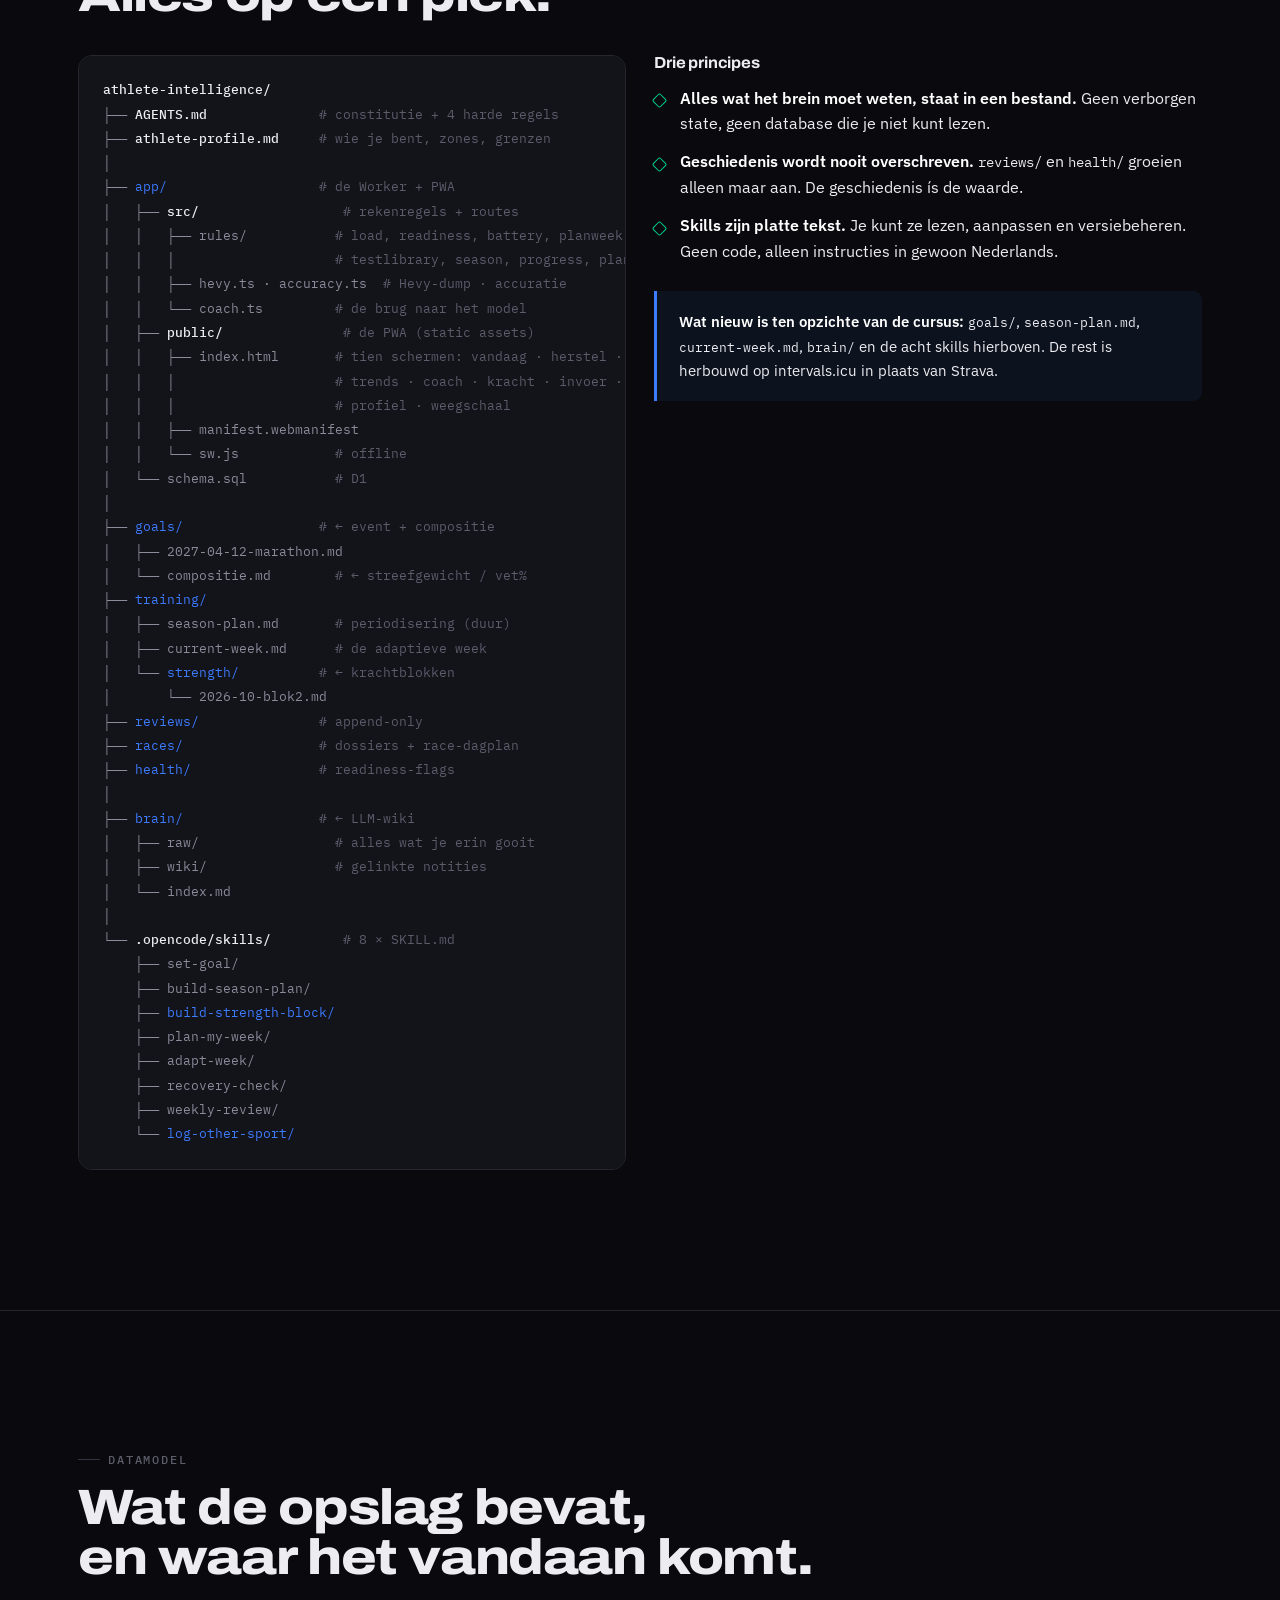
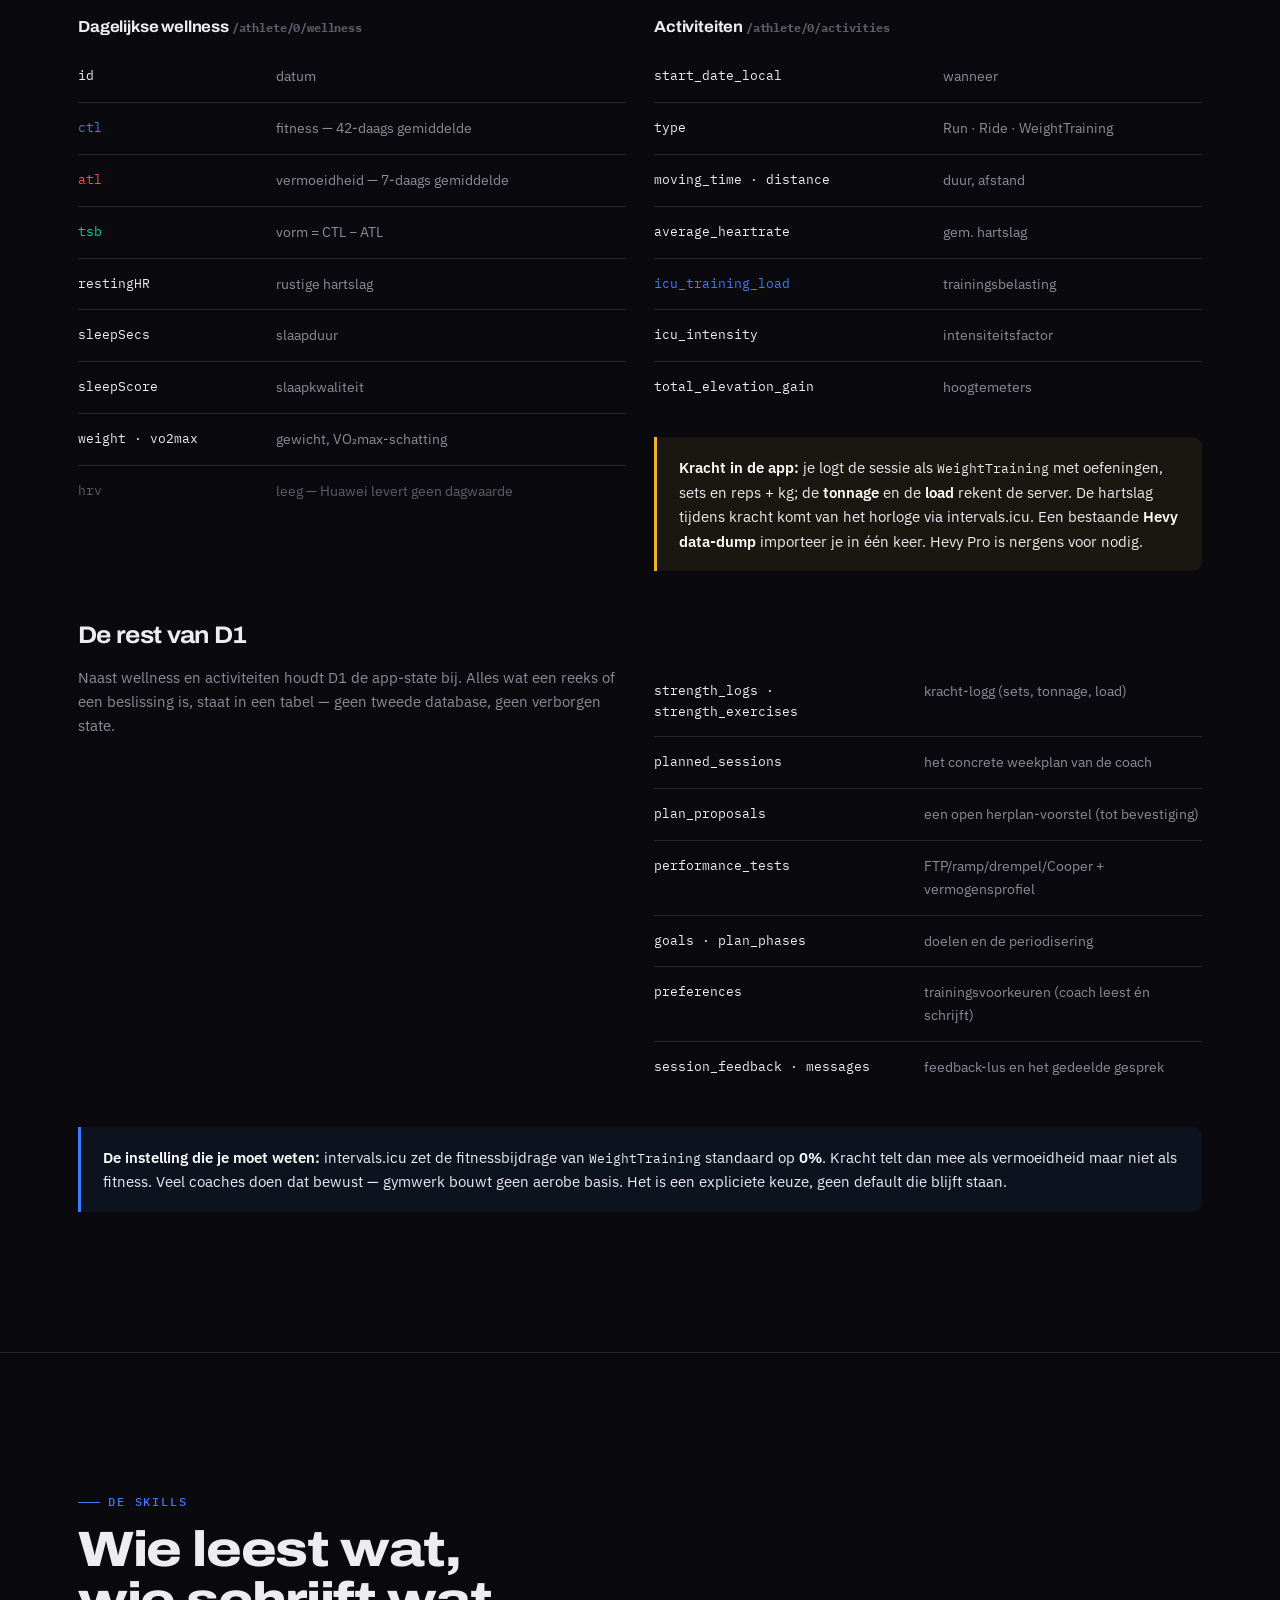
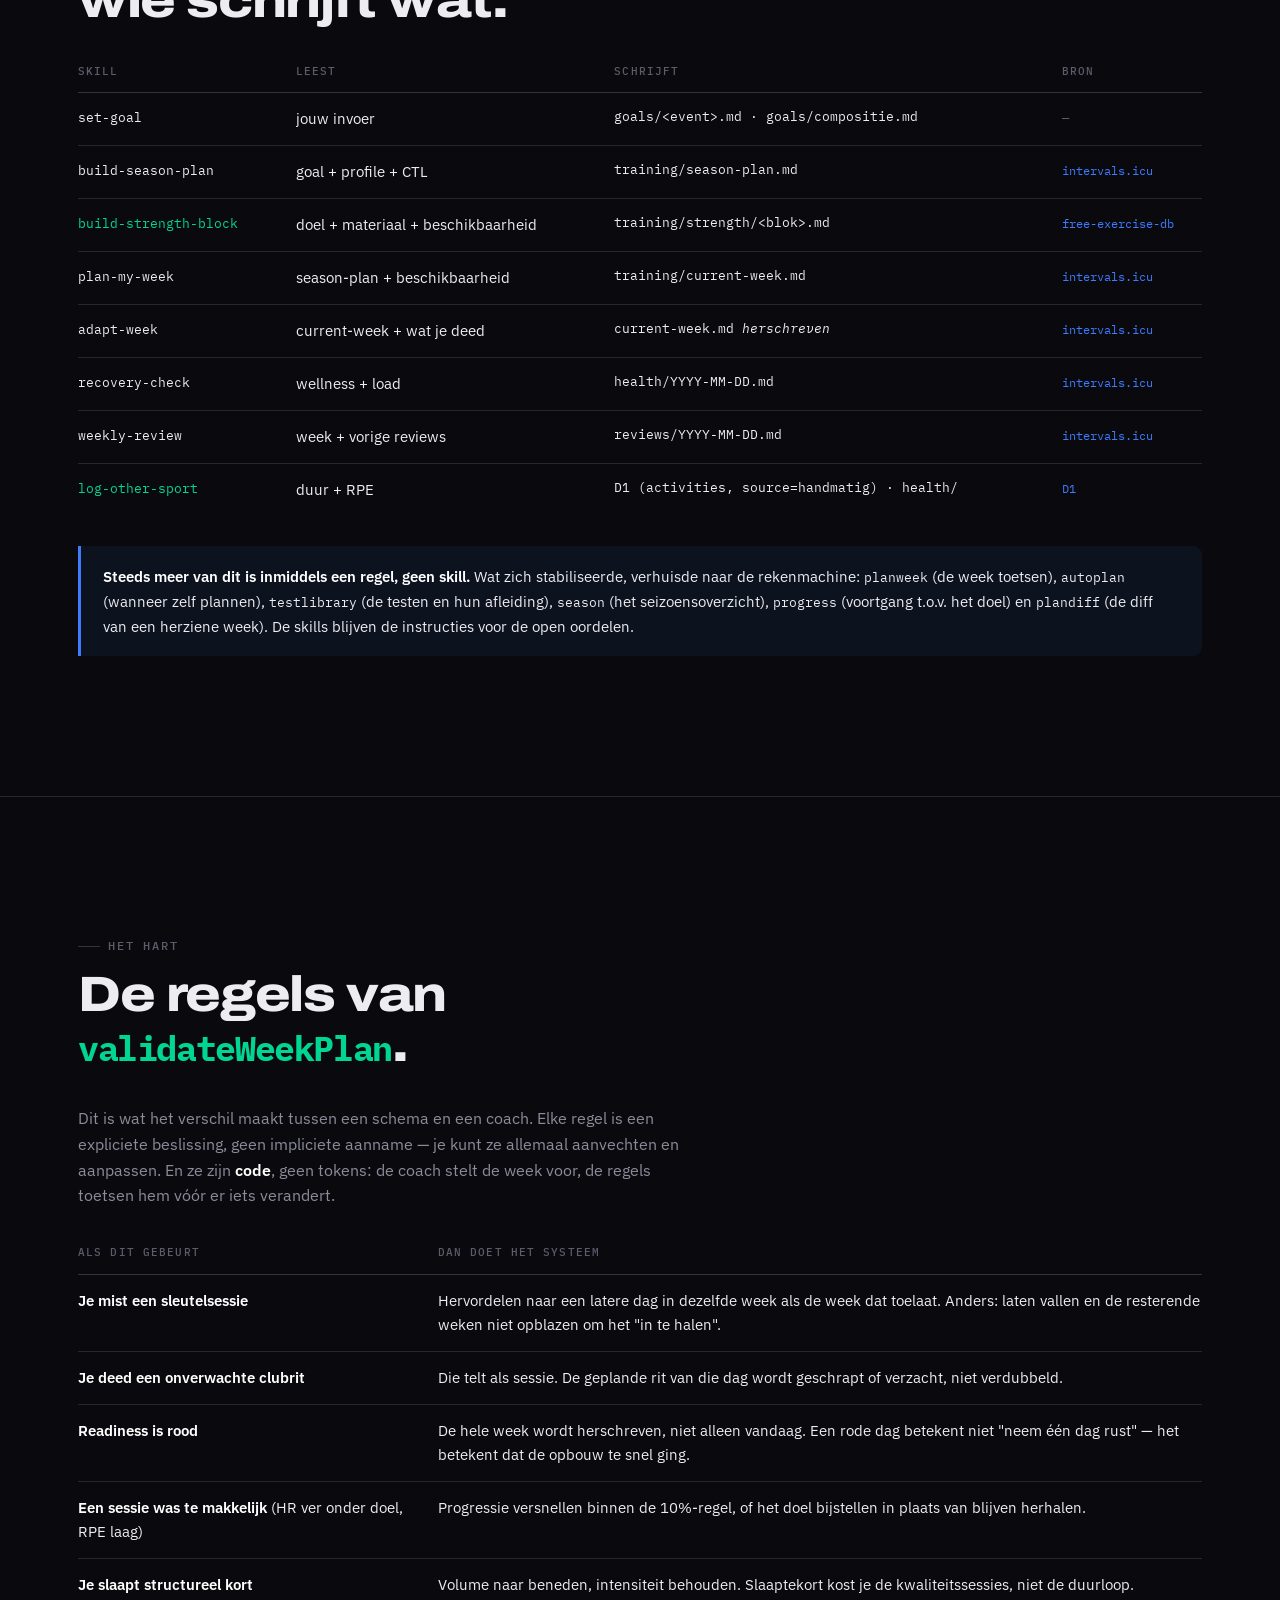
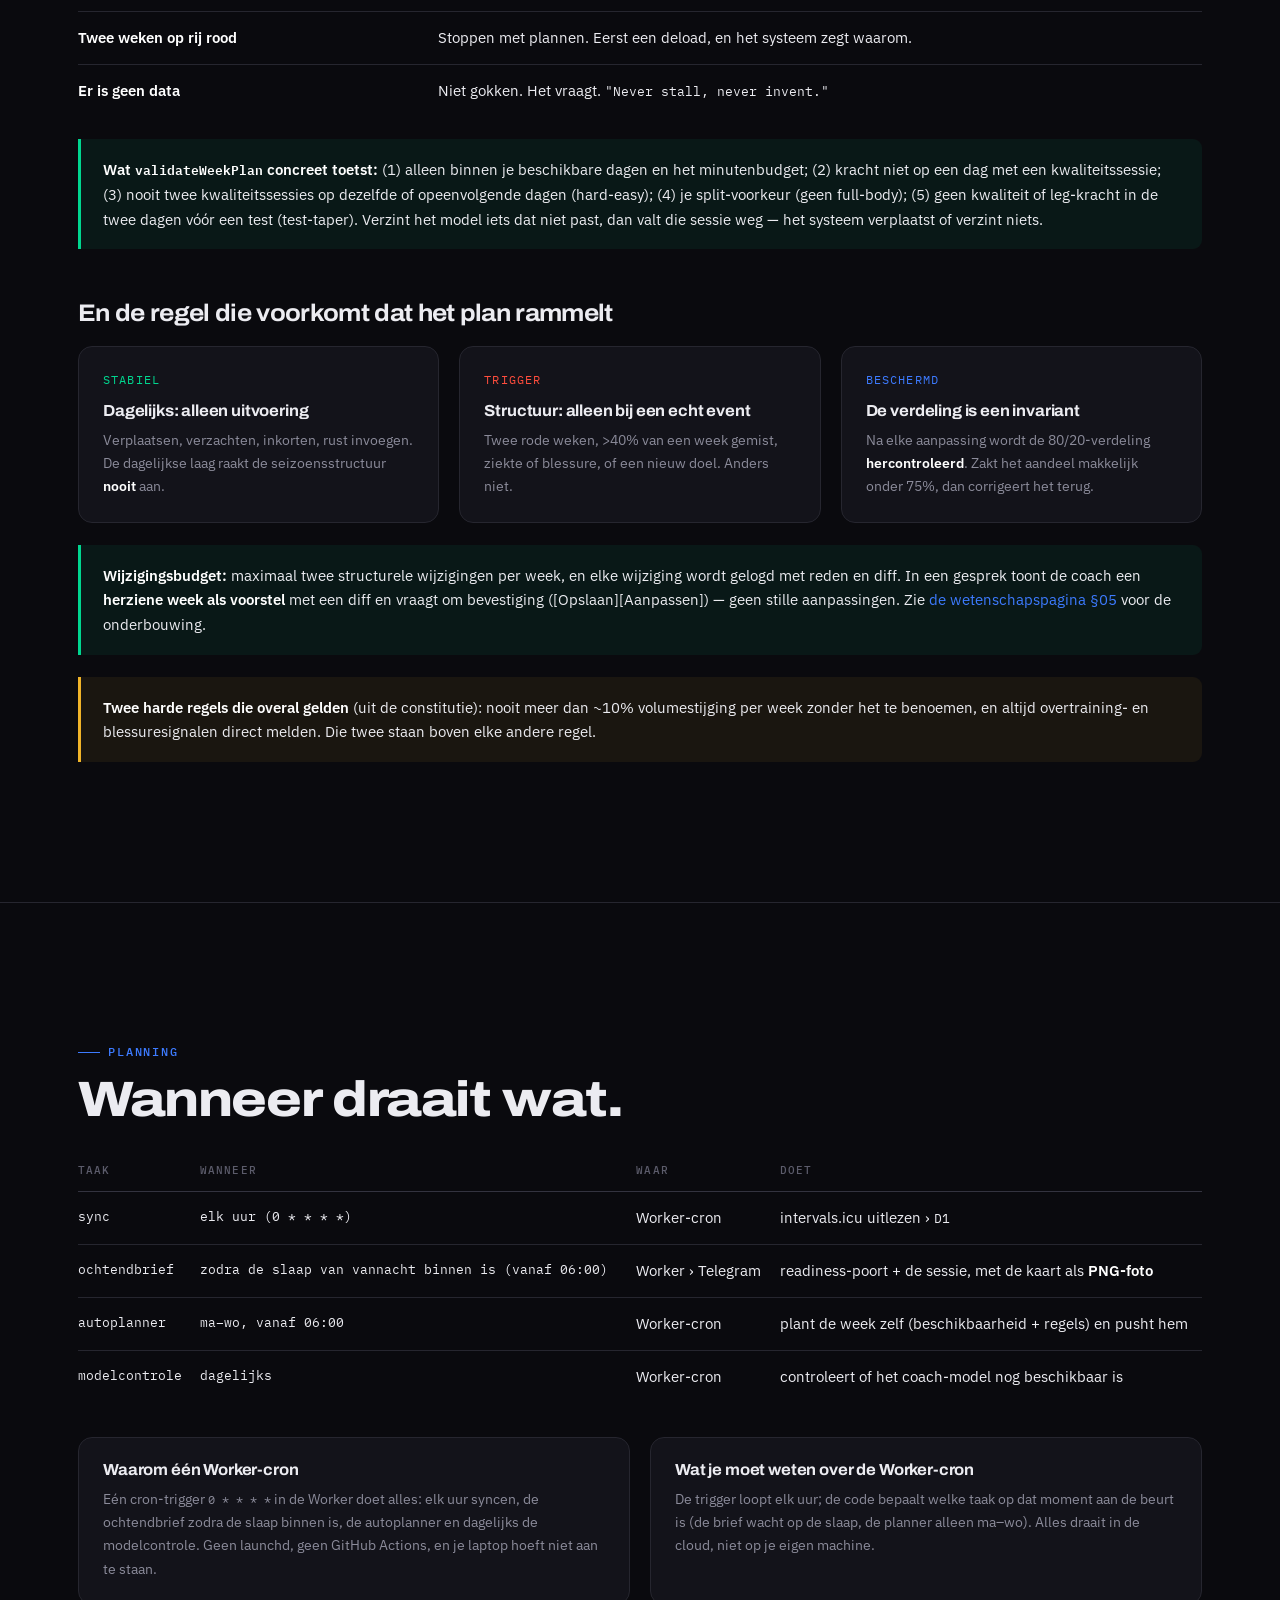
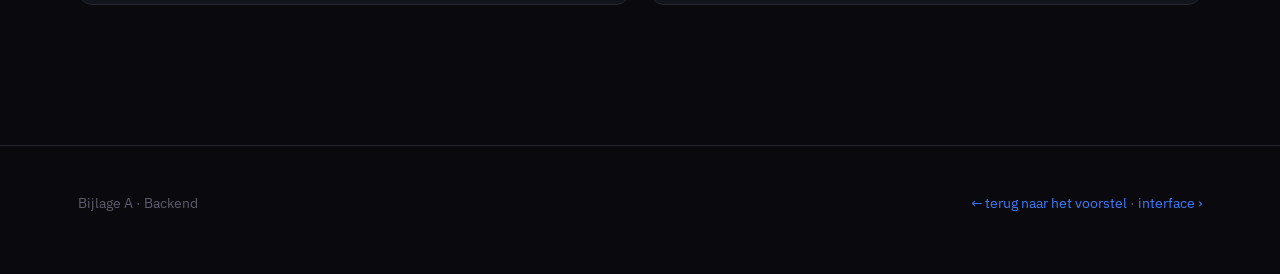
==== commit f97c779c: "pitch: neutrale, actieve toon — eerste persoon (ik/we/wij) eruit" ====
--- a/backend.html
+++ b/backend.html
@@ -134,7 +134,7 @@
         <rect x="500" y="406" width="410" height="156" rx="14" fill="#0f0f15" stroke="#26262f"/>
         <text x="524" y="434" font-family="IBM Plex Mono, monospace" font-size="11" fill="#5c5c6b" letter-spacing="1.6">KANTTEKENINGEN</text>
         <g font-family="IBM Plex Mono, monospace" font-size="11" fill="#8b8b9a">
-          <text x="524" y="462">5.000 req/dag · wij gebruiken ~20</text>
+          <text x="524" y="462">5.000 req/dag · ~20 in gebruik</text>
           <text x="524" y="486">één gepland workout per keer (Huawei)</text>
           <text x="524" y="510">1 jaar historie via de Huawei-API</text>
           <text x="524" y="534">geen dagelijkse HRV (alleen een curve)</text>
@@ -175,7 +175,7 @@
 <section class="band" id="opslag">
   <div class="wrap">
     <p class="eyebrow accent">De opslaglaag</p>
-    <h2>Ik was te stellig over<br>"geen database".</h2>
+    <h2>"Geen database" was<br>te stellig.</h2>
 
     <p style="max-width:66ch;color:var(--muted);margin-top:20px;font-size:1.04rem">
       Een database helpt wél — alleen niet voor alles. De fout is denken dat het een
@@ -452,7 +452,7 @@
 <section class="band" id="datamodel">
   <div class="wrap">
     <p class="eyebrow">Datamodel</p>
-    <h2 style="margin-bottom:36px">Wat we bewaren,<br>en waar het vandaan komt.</h2>
+    <h2 style="margin-bottom:36px">Wat de opslag bevat,<br>en waar het vandaan komt.</h2>
 
     <div class="grid g2" style="gap:28px;align-items:start">
       <div>
@@ -523,7 +523,7 @@
       <strong>De instelling die je moet weten:</strong> intervals.icu zet de fitnessbijdrage van
       <span class="mono">WeightTraining</span> standaard op <strong>0%</strong>. Kracht telt dan
       mee als vermoeidheid maar niet als fitness. Veel coaches doen dat bewust — gymwerk bouwt
-      geen aerobe basis. Het is een keuze die we expliciet maken, geen default die we laten staan.
+      geen aerobe basis. Het is een expliciete keuze, geen default die blijft staan.
     </div>
   </div>
 </section>
@@ -592,7 +592,7 @@
       een kwaliteitssessie; (3) nooit twee kwaliteitssessies op dezelfde of opeenvolgende dagen
       (hard-easy); (4) je split-voorkeur (geen full-body); (5) geen kwaliteit of leg-kracht in de
       twee dagen vóór een test (test-taper). Verzint het model iets dat niet past, dan valt die
-      sessie weg — we verplaatsen of verzinnen niets.
+      sessie weg — het systeem verplaatst of verzint niets.
     </div>
 
     <h3 style="margin-top:52px;margin-bottom:20px">En de regel die voorkomt dat het plan rammelt</h3>
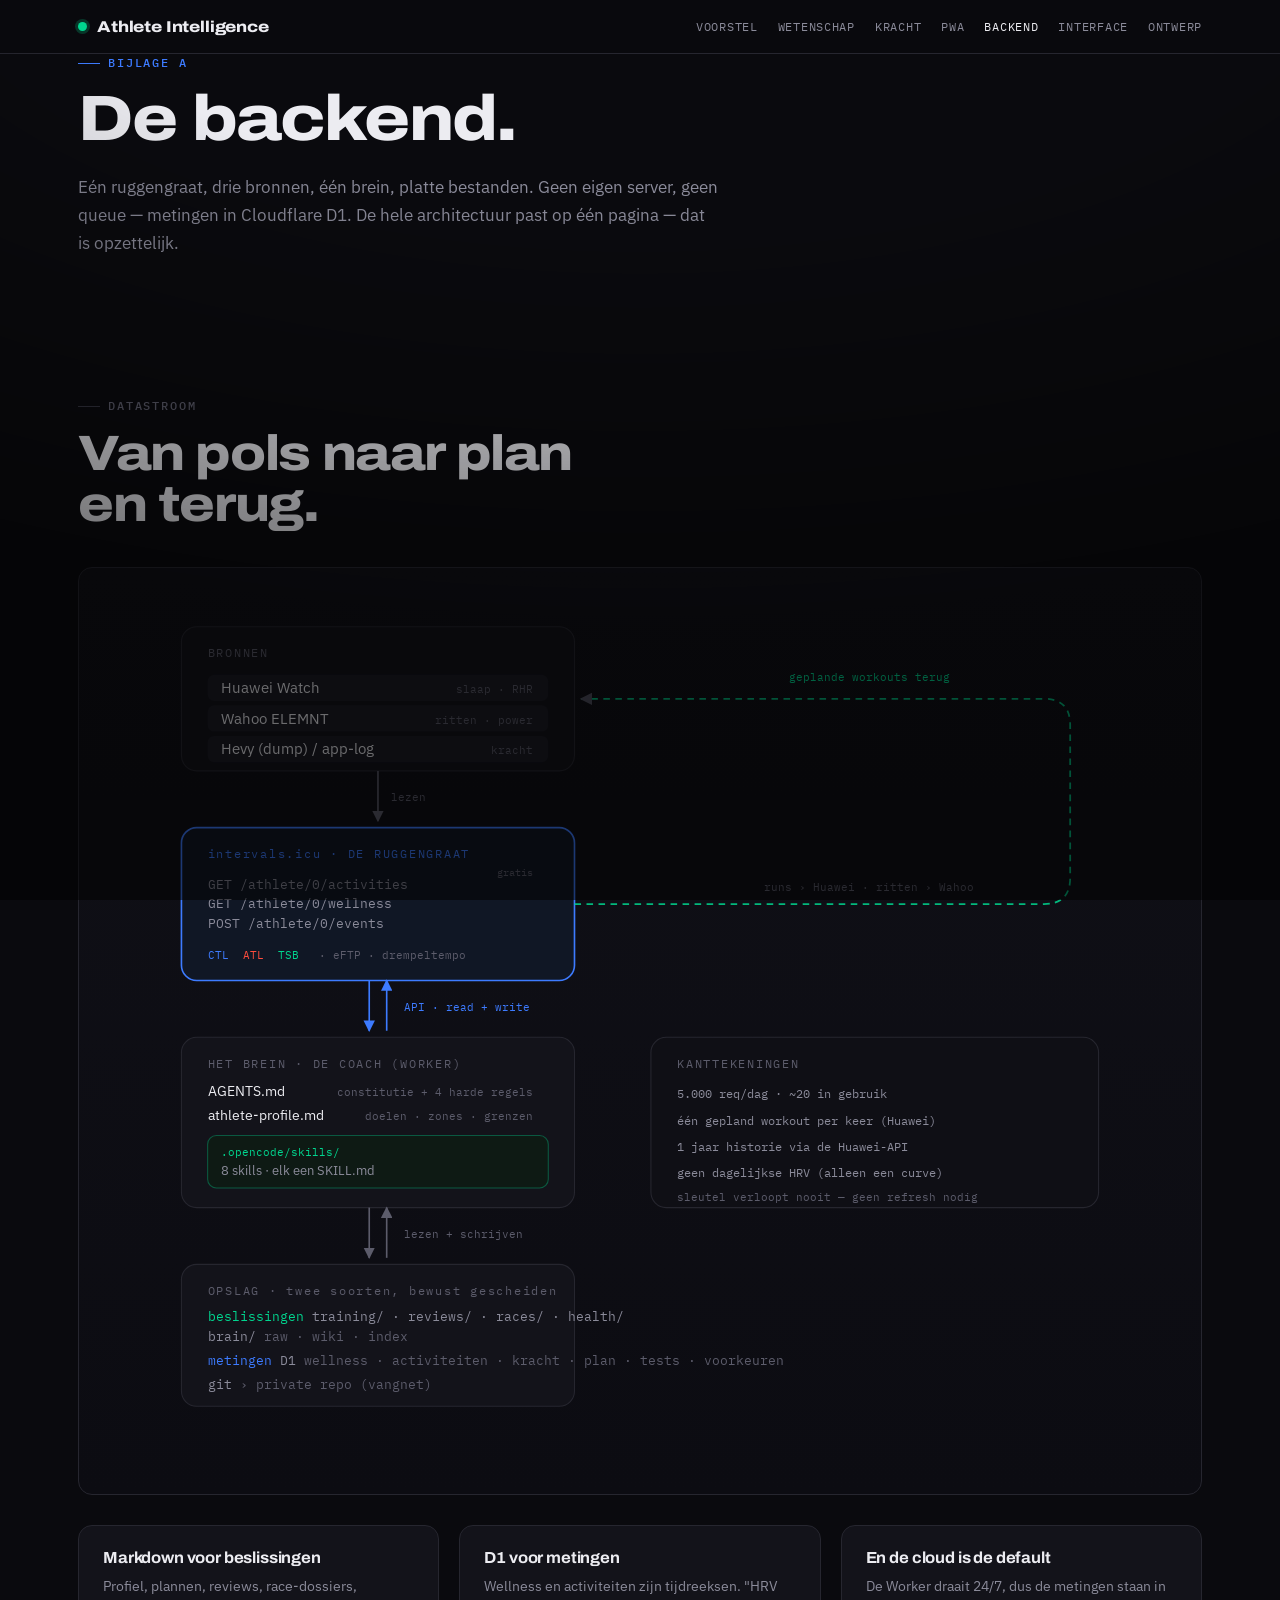
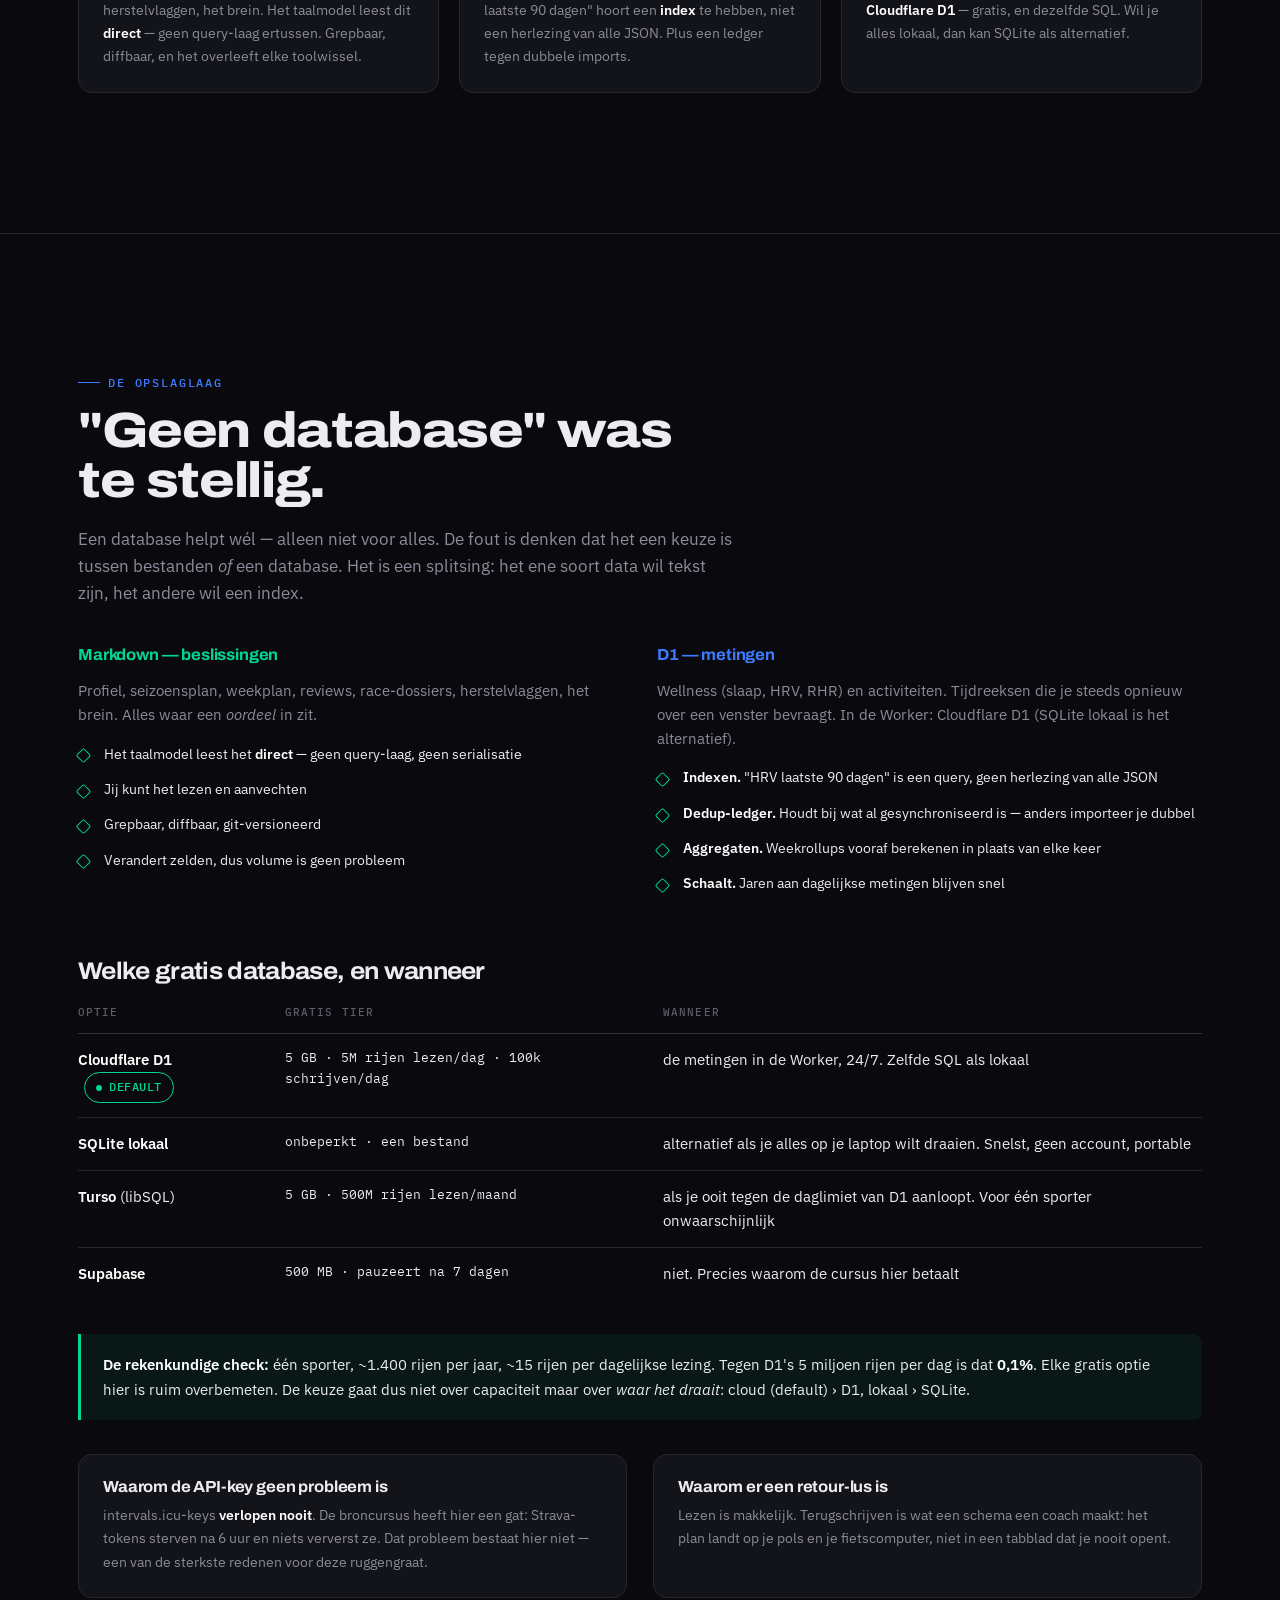
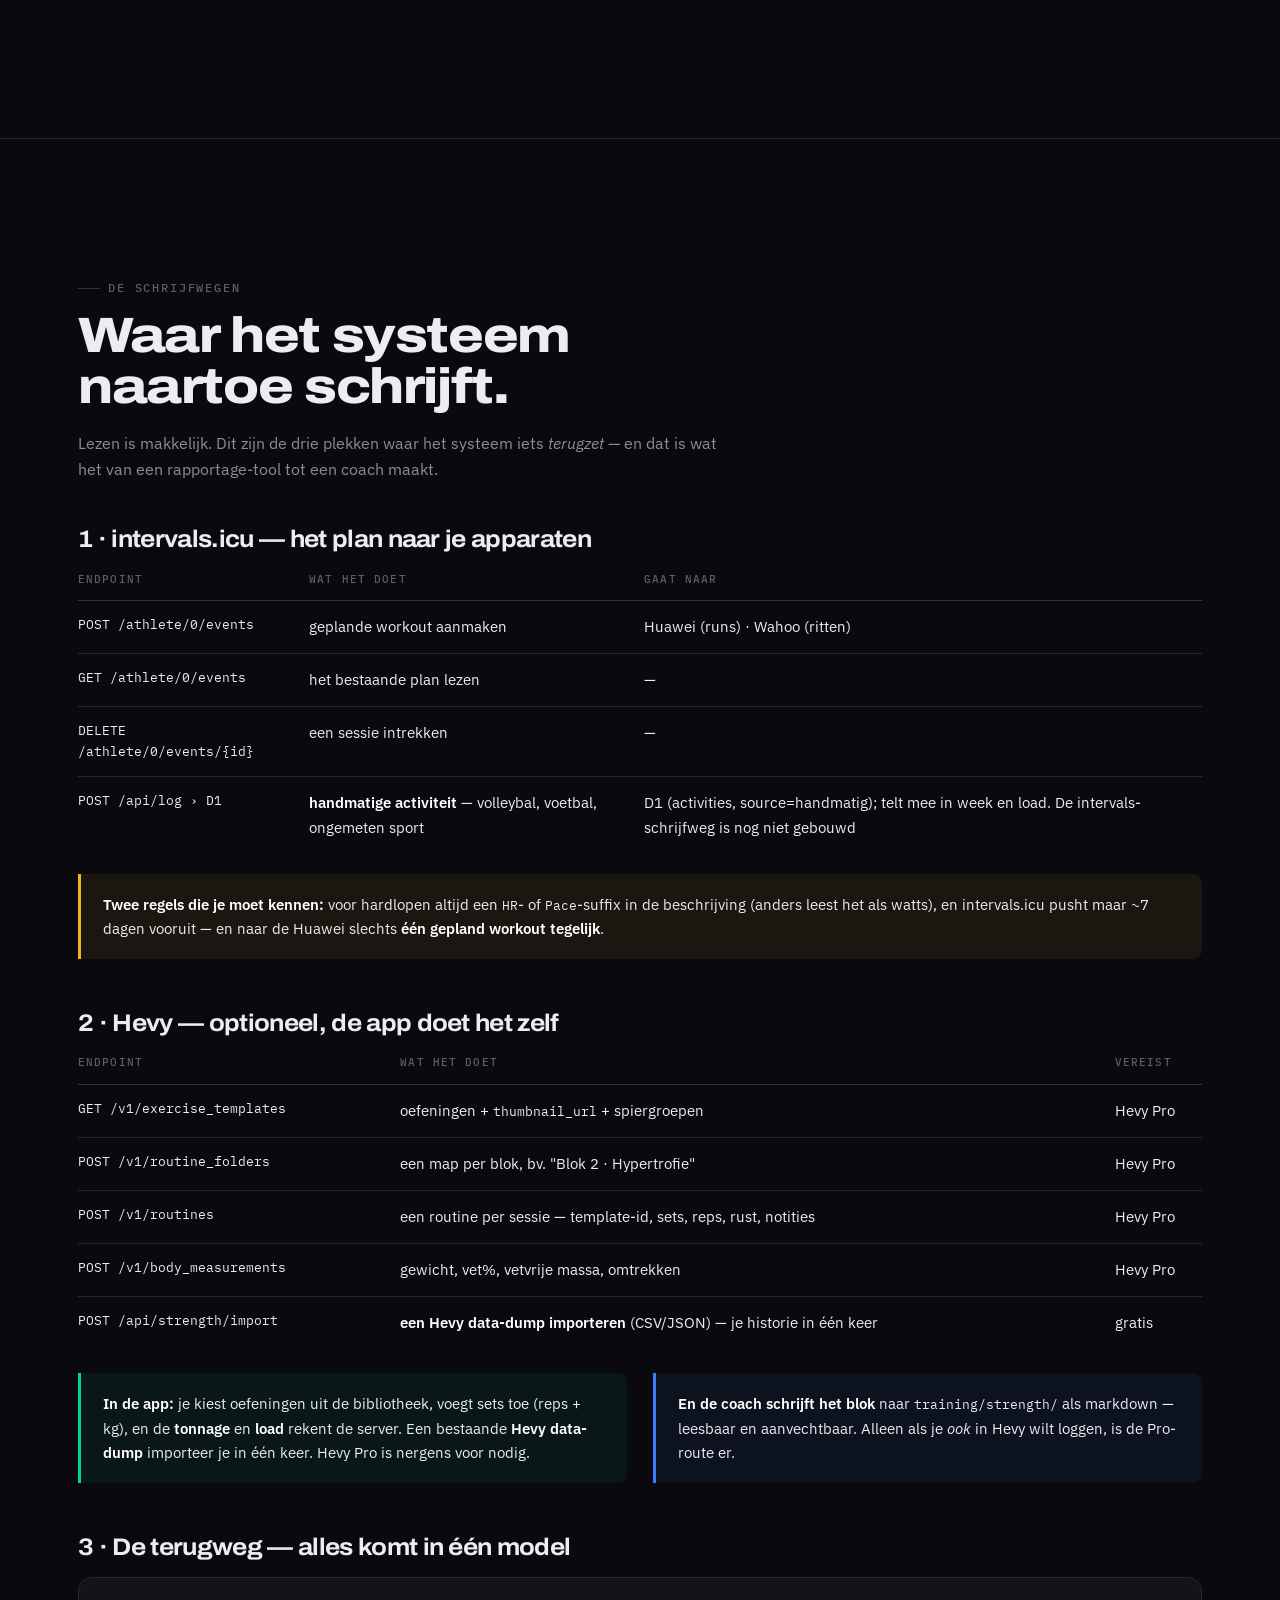
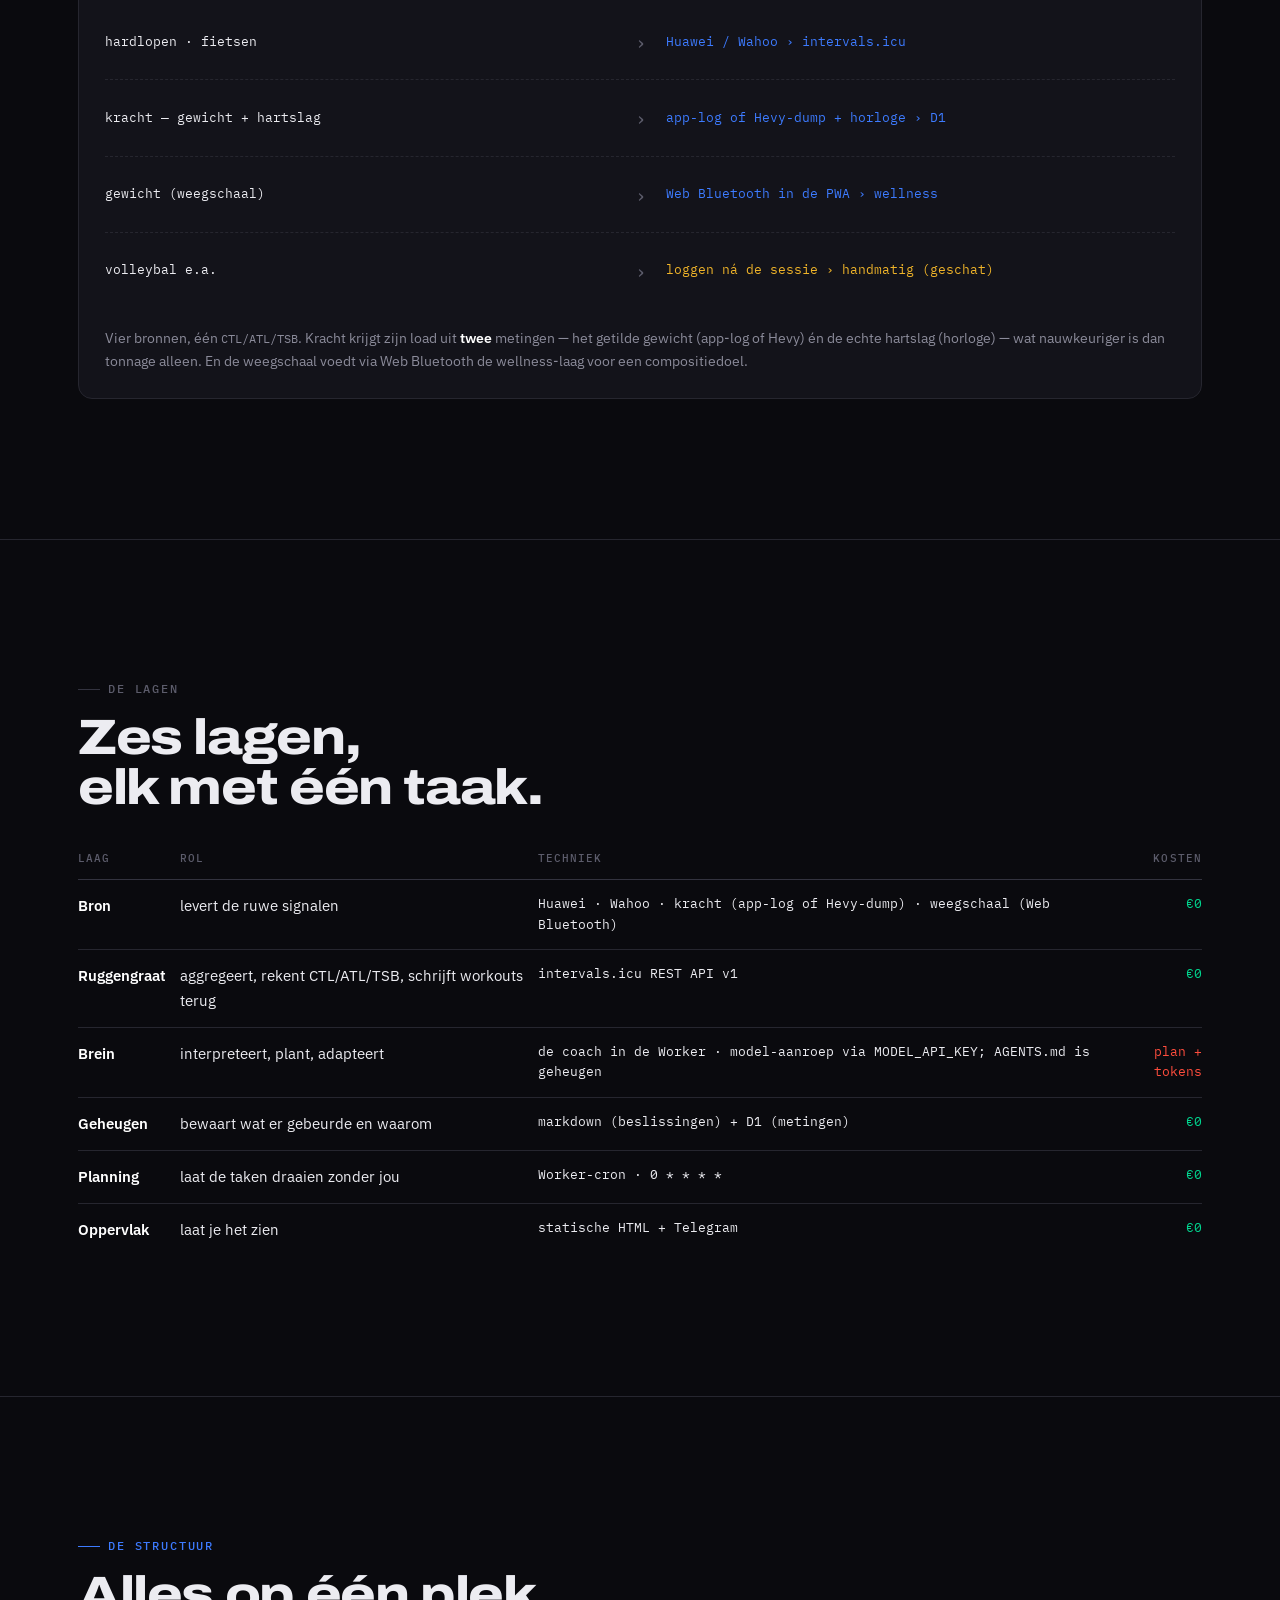
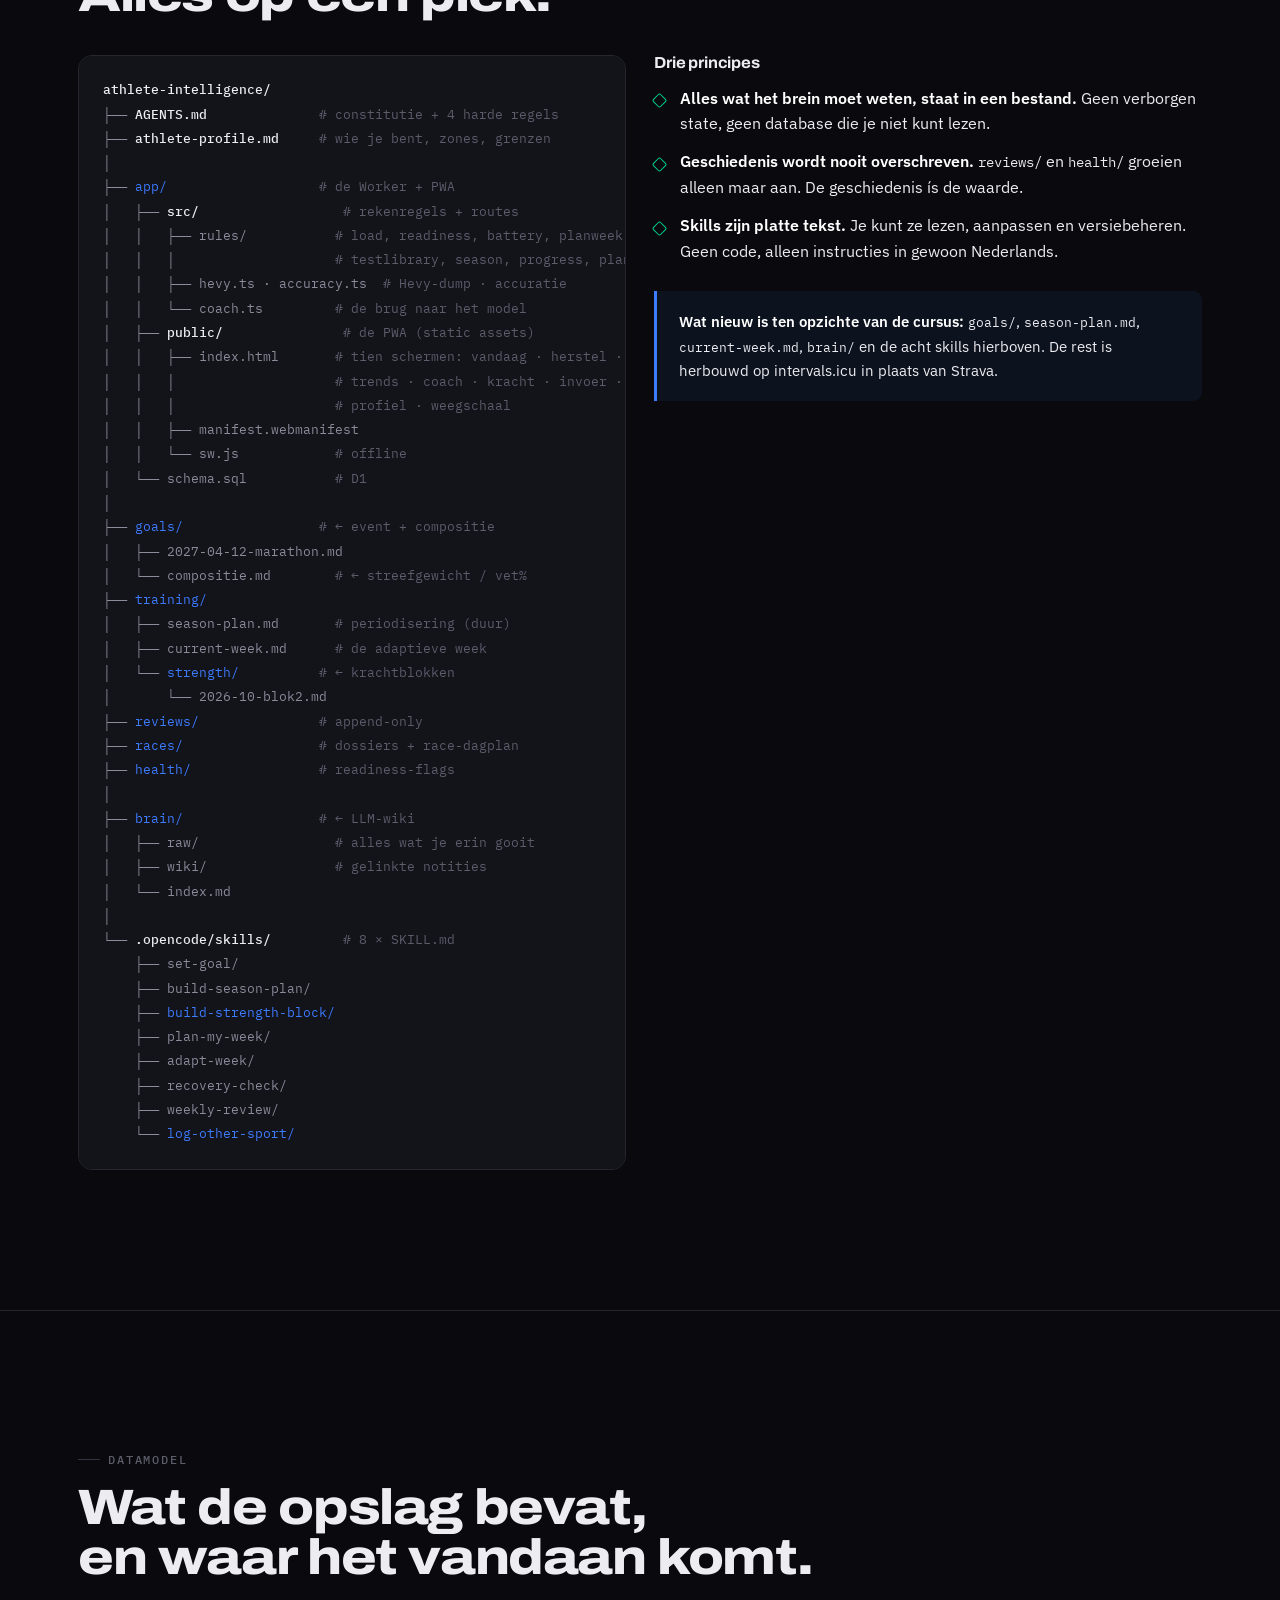
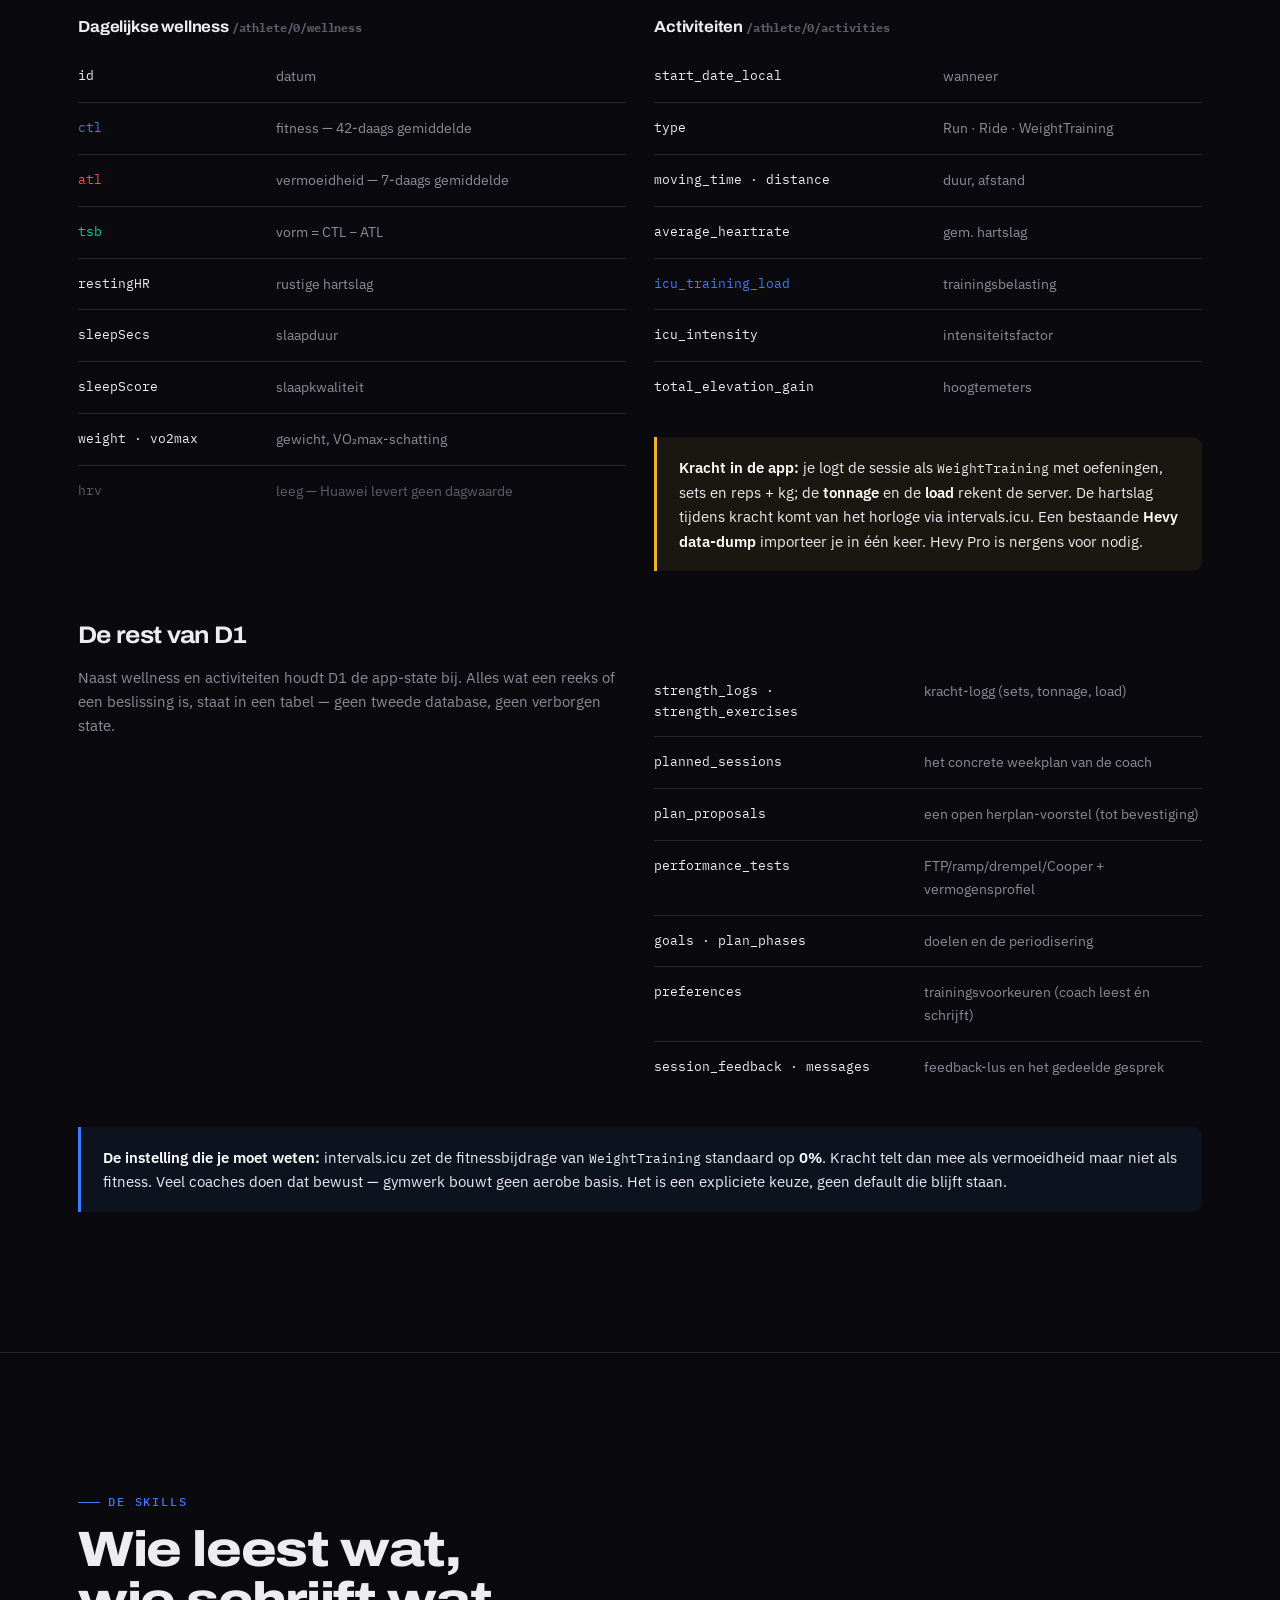
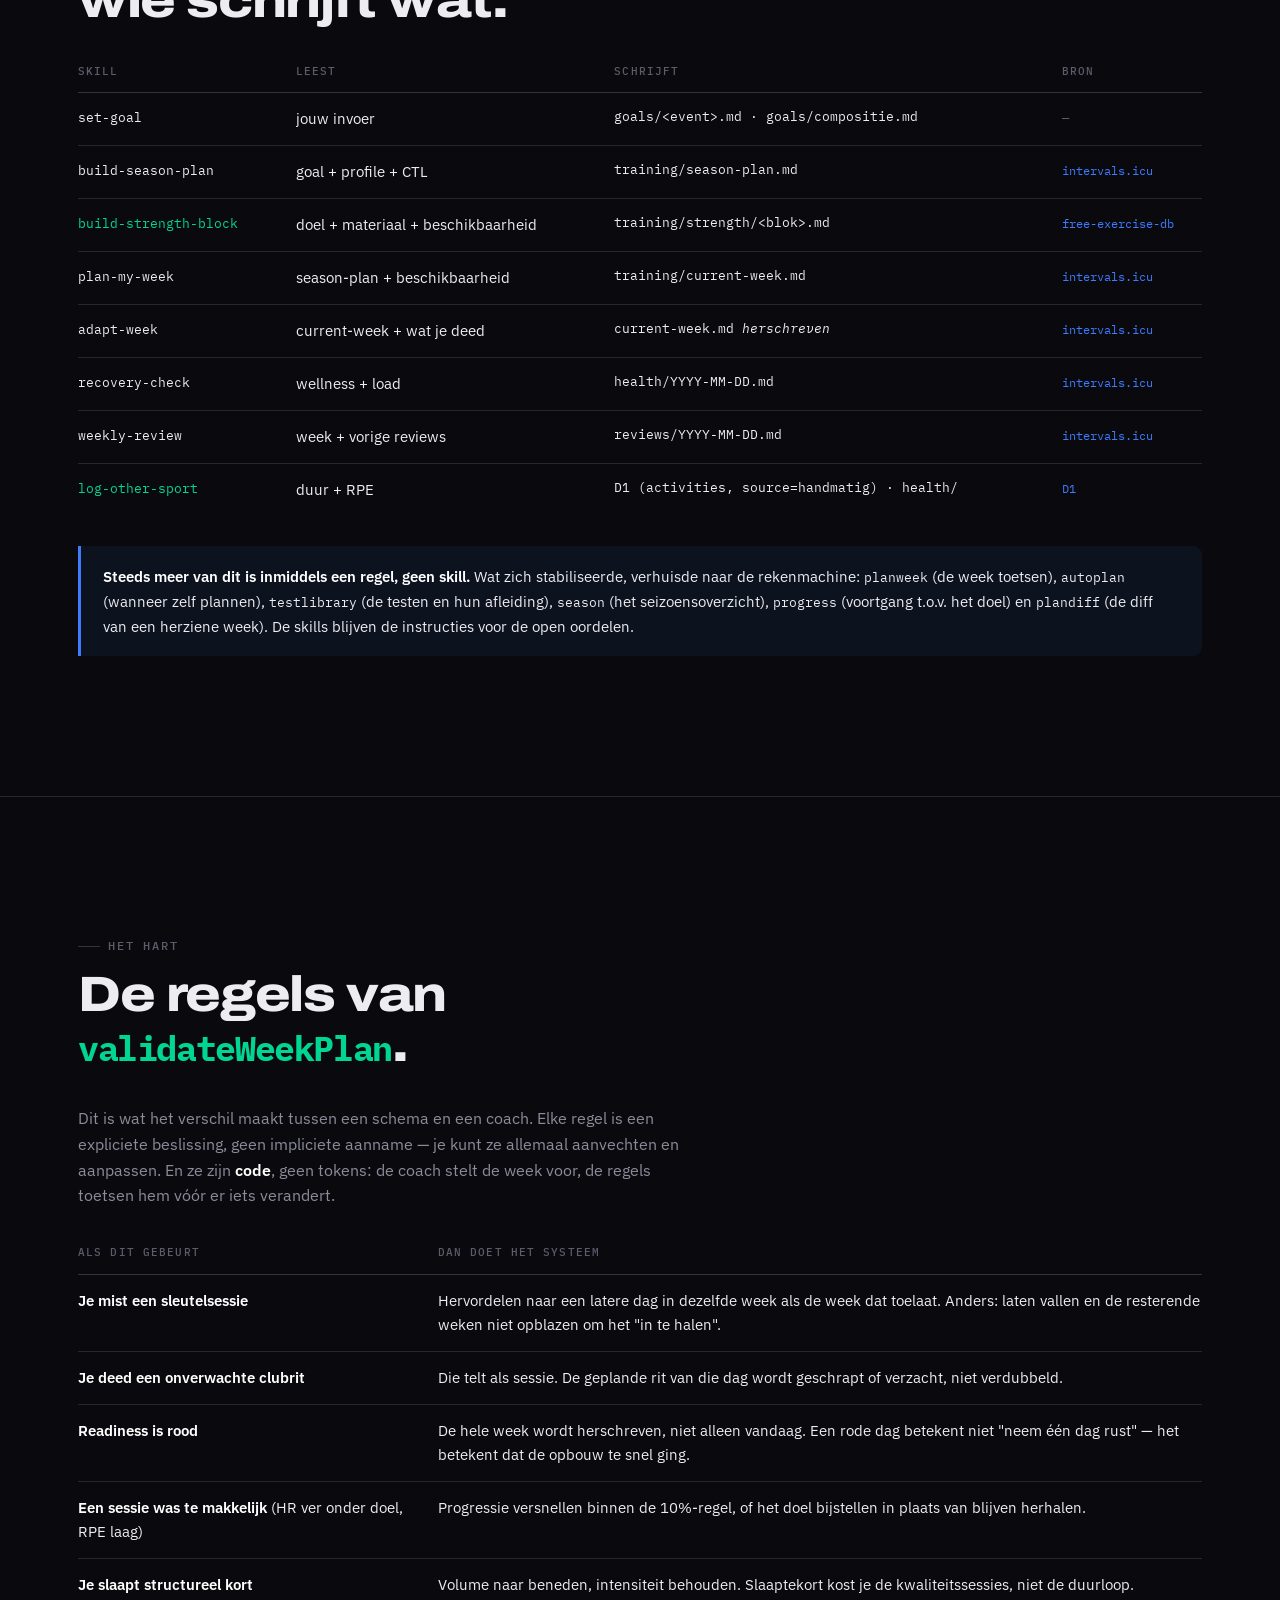
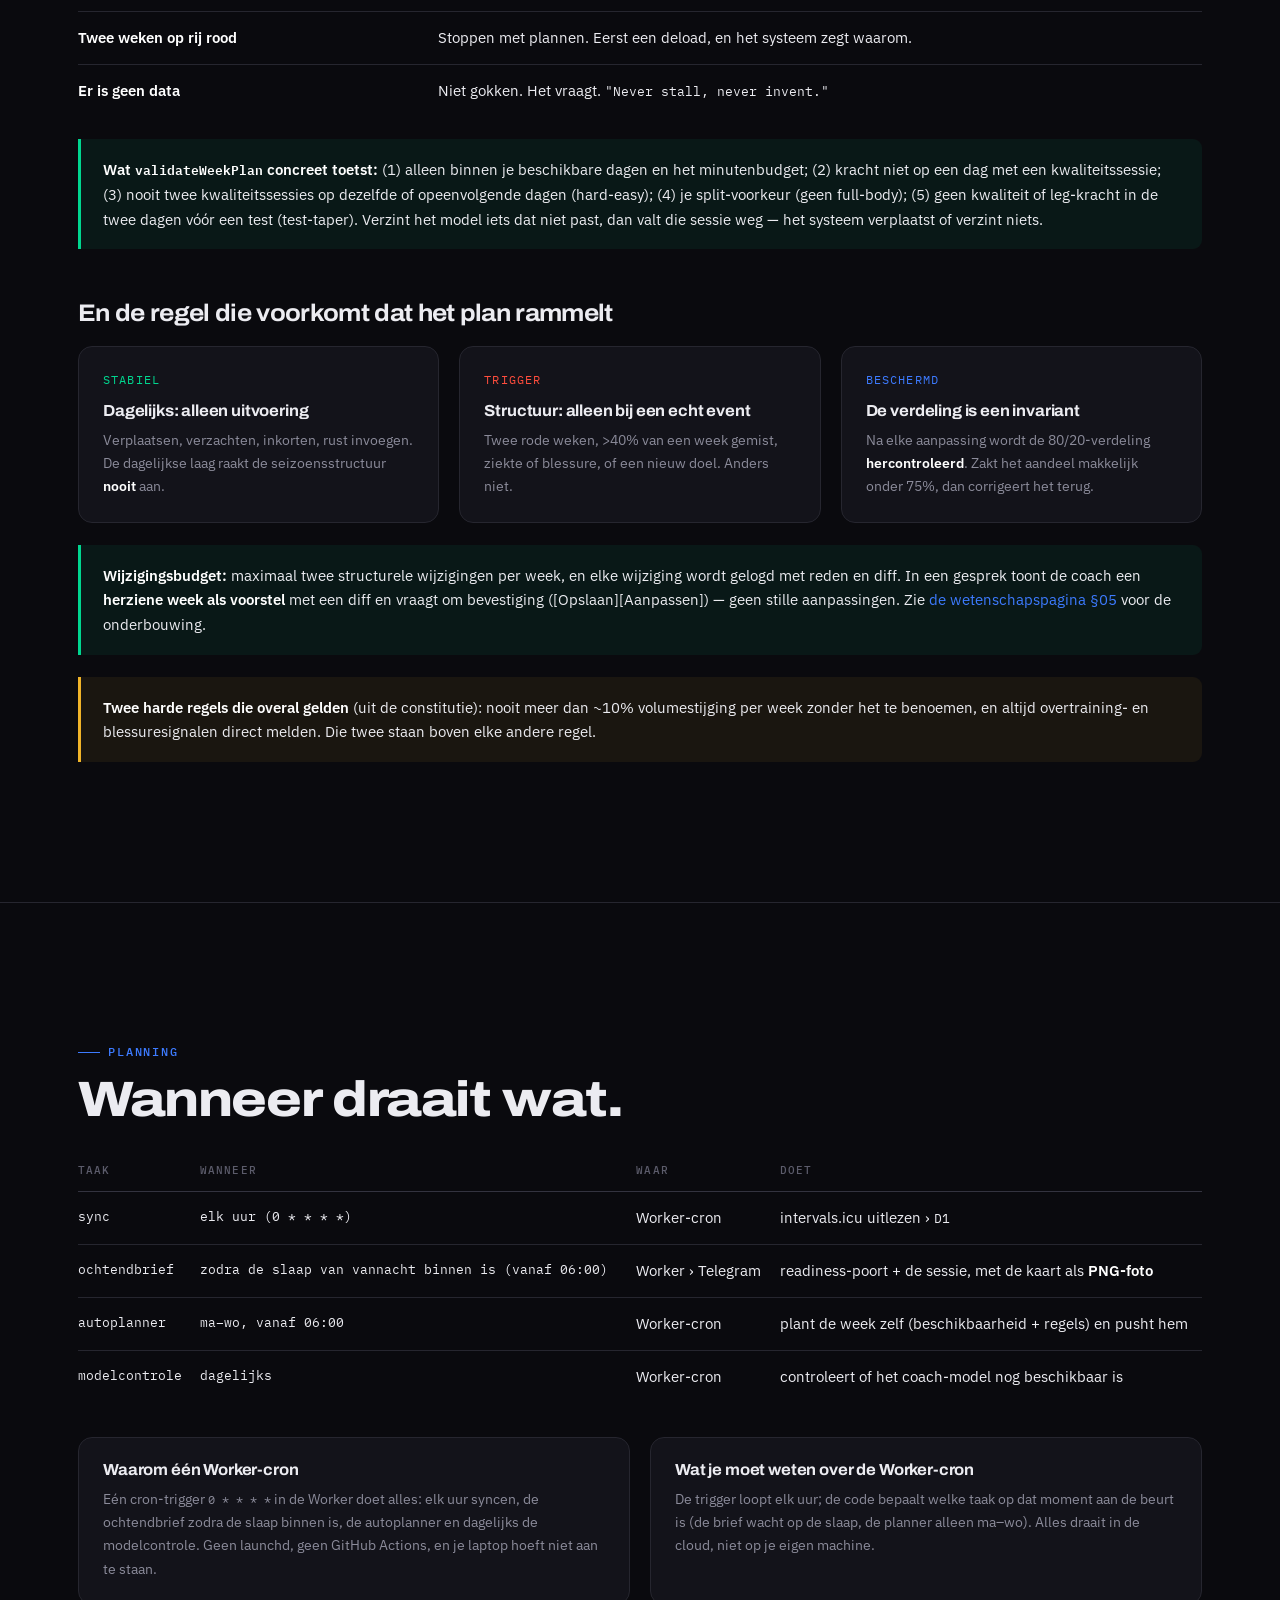
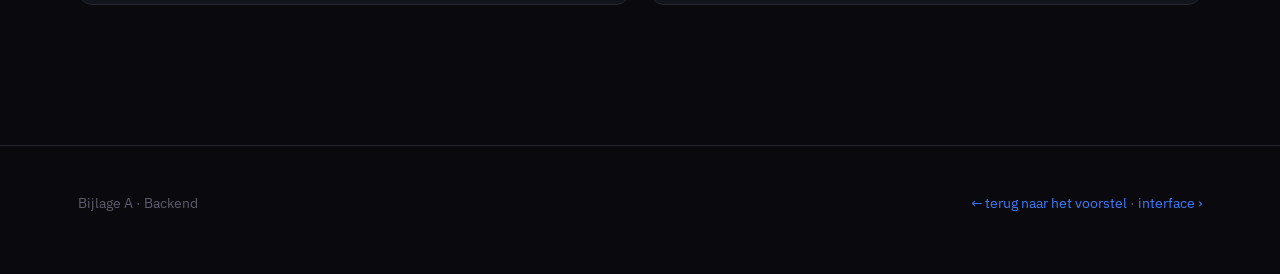
==== commit a9abba60: "ontwerp: voorstelpagina — kleur en typografie terug op hun taak, met live mockups van Vandaag en Wee" ====
--- a/backend.html
+++ b/backend.html
@@ -22,6 +22,7 @@
       <a href="pwa.html">PWA</a>
       <a href="backend.html" aria-current="page">Backend</a>
       <a href="frontend.html">Interface</a>
+      <a href="design.html">Ontwerp</a>
     </div>
   </div>
 </nav>
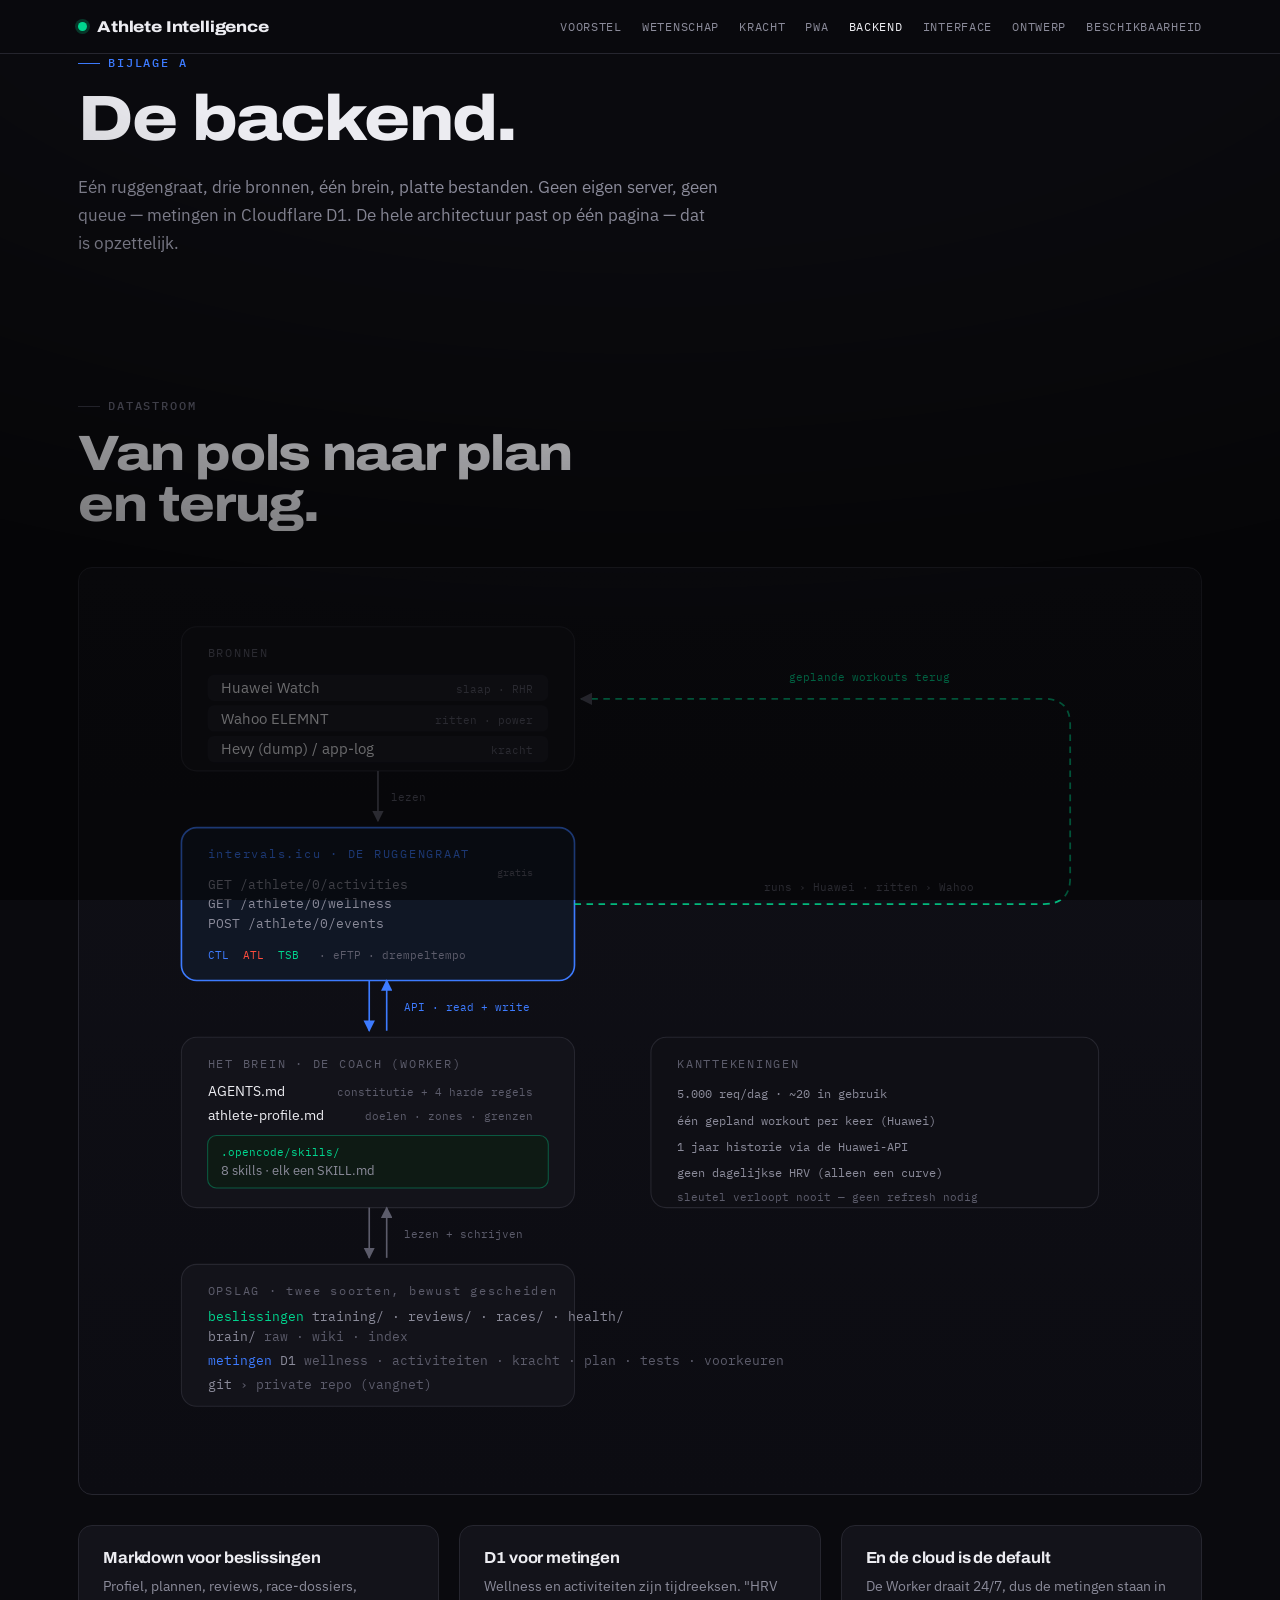
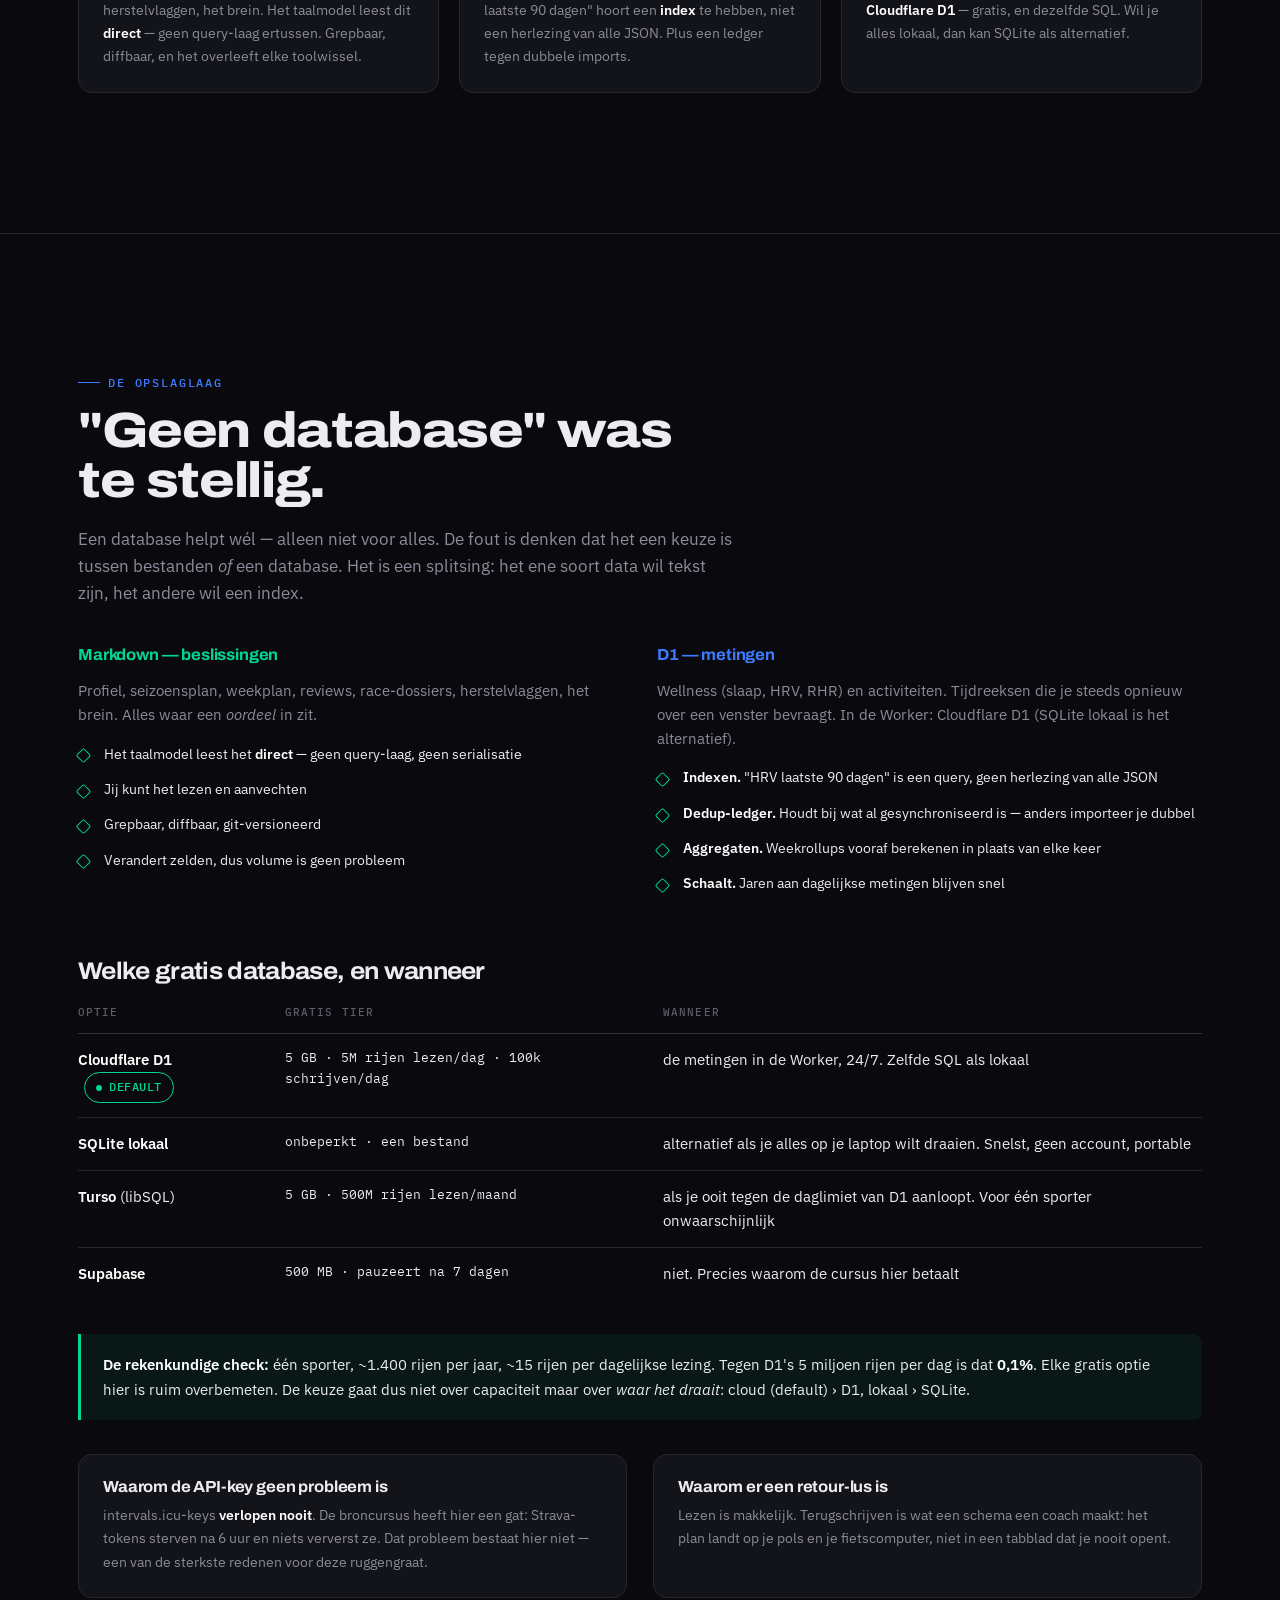
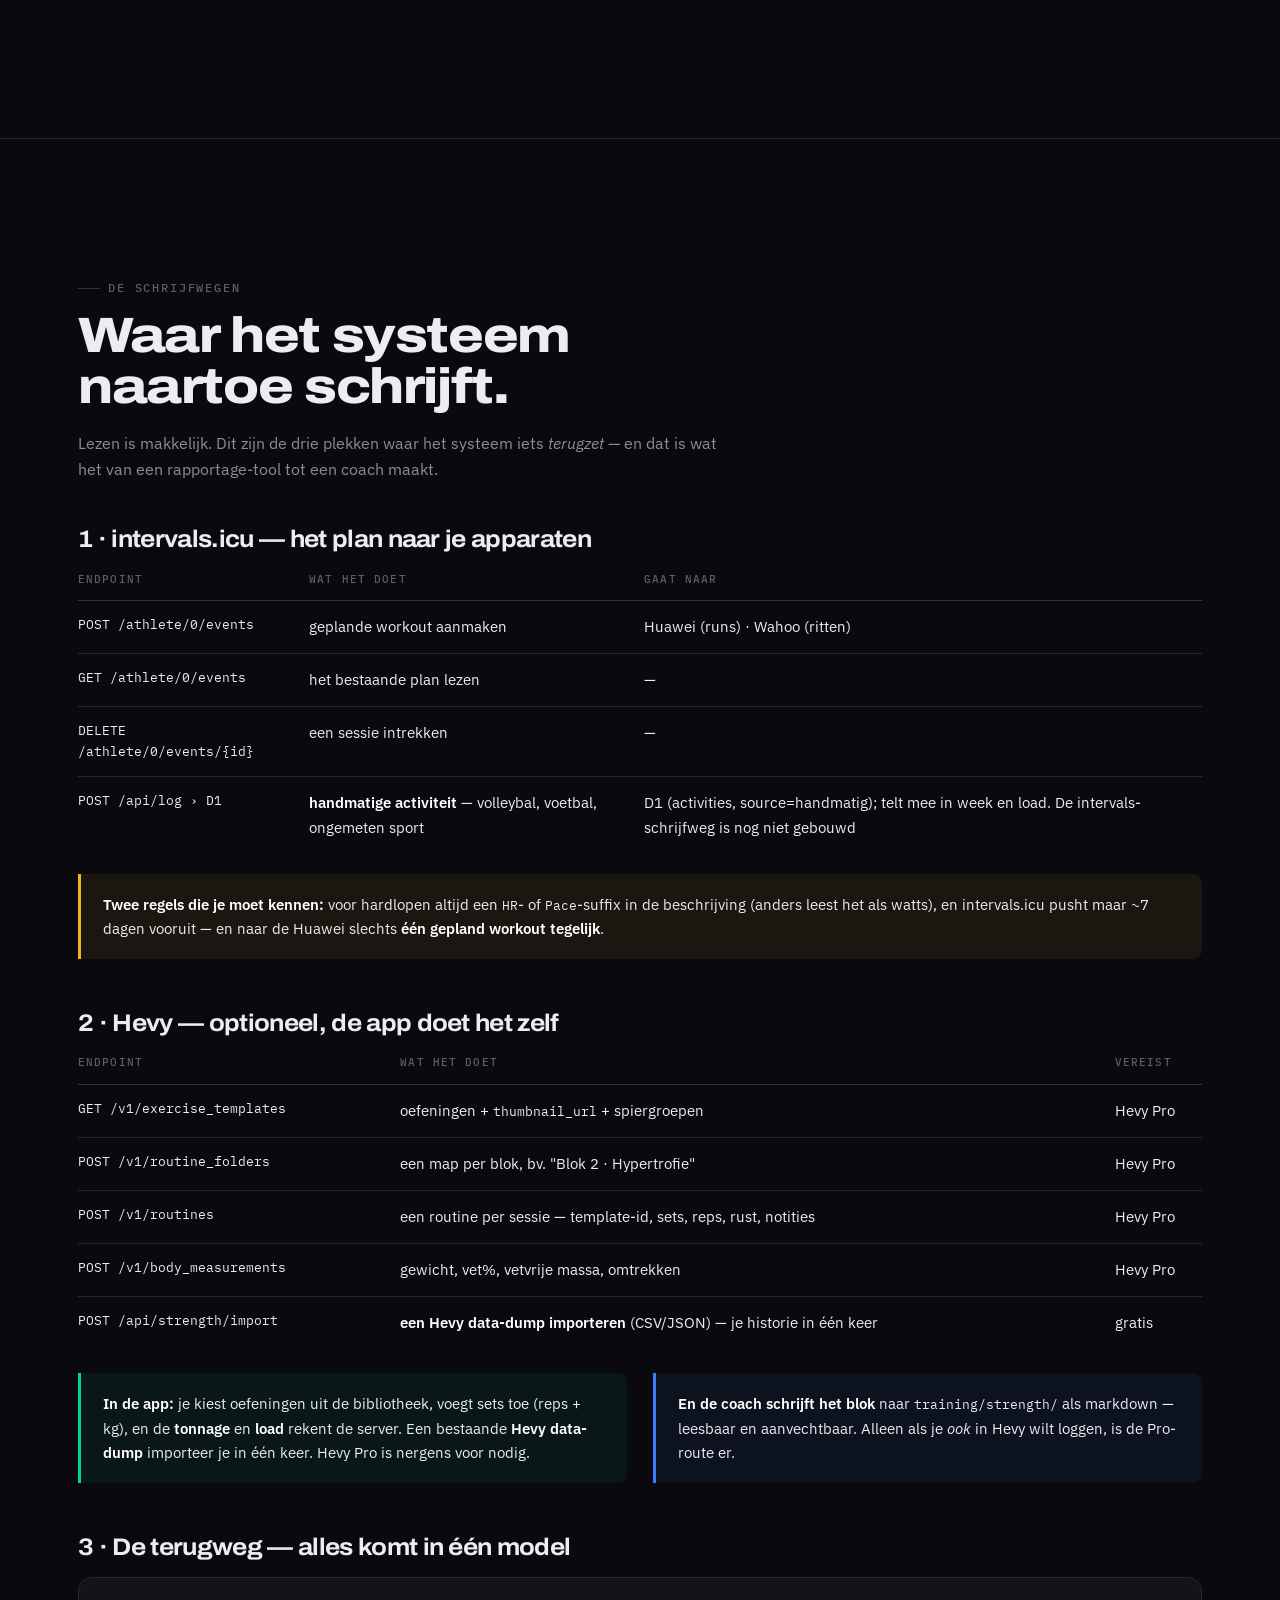
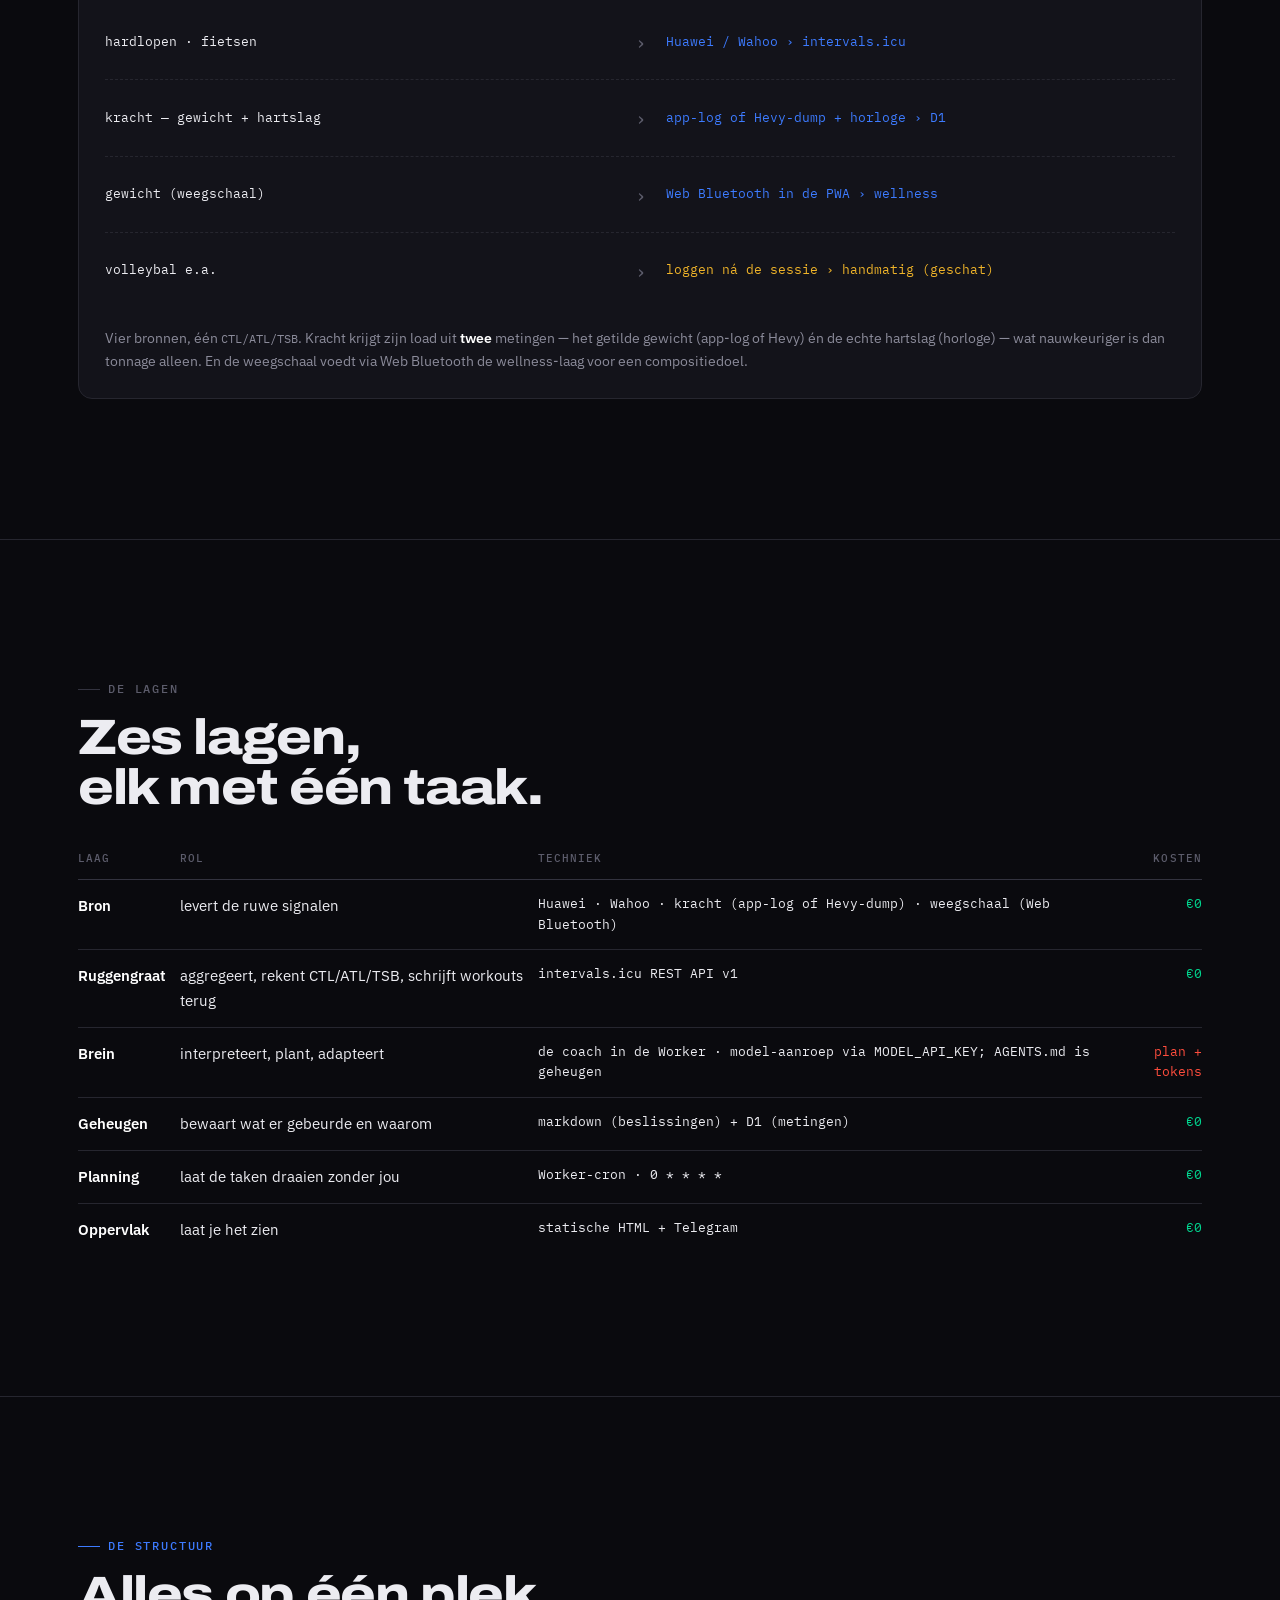
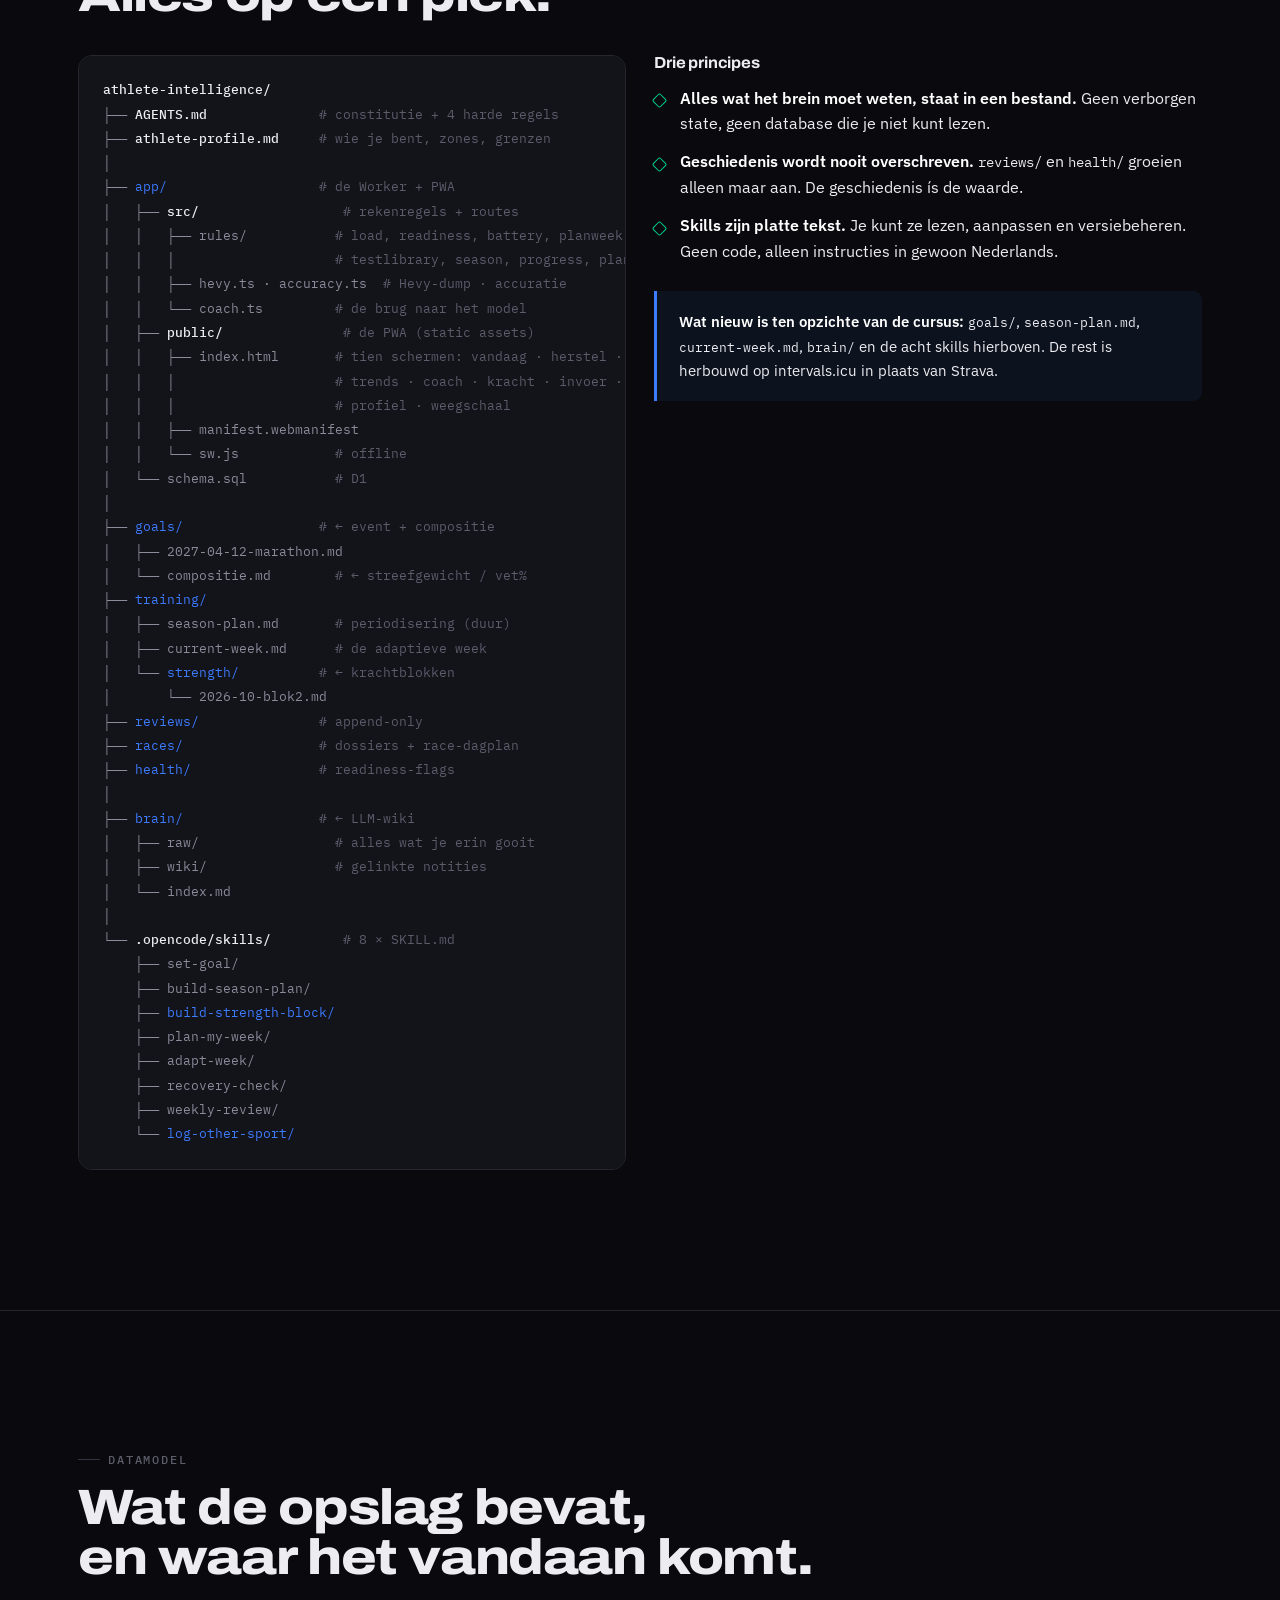
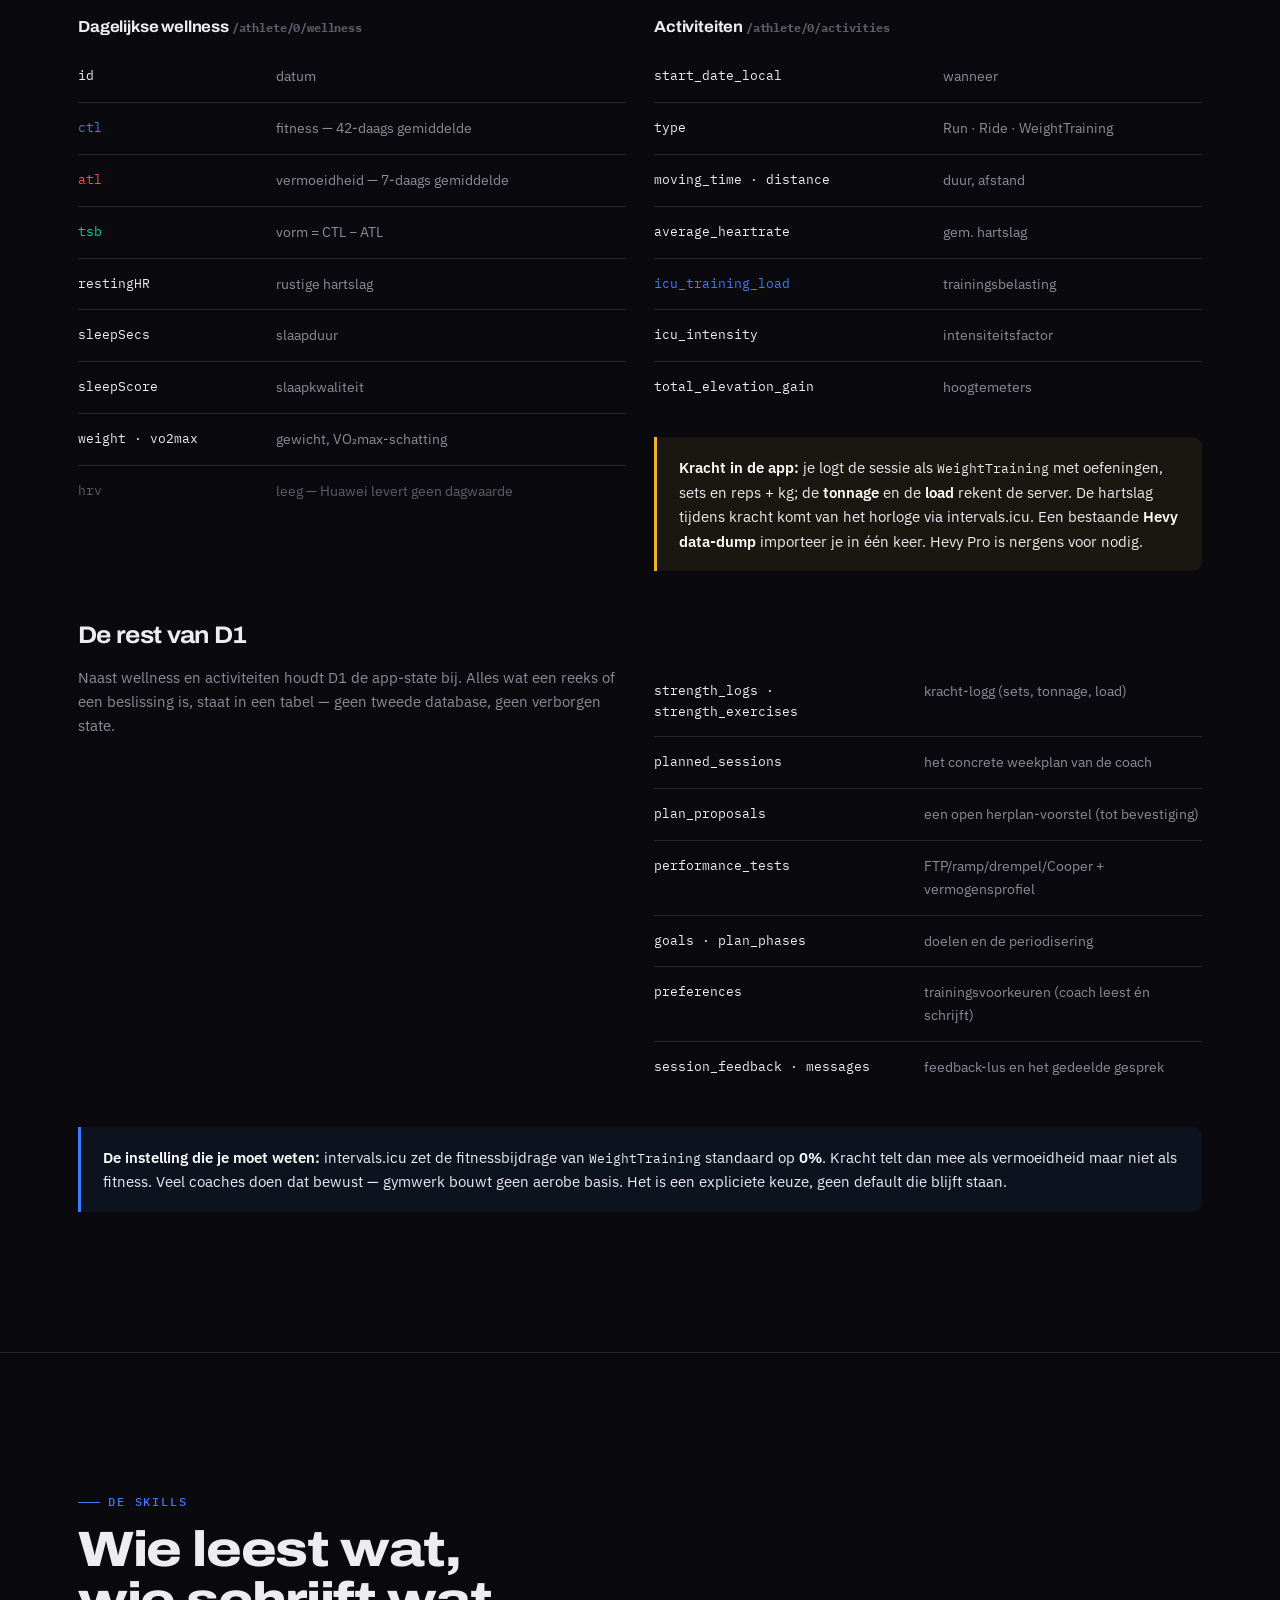
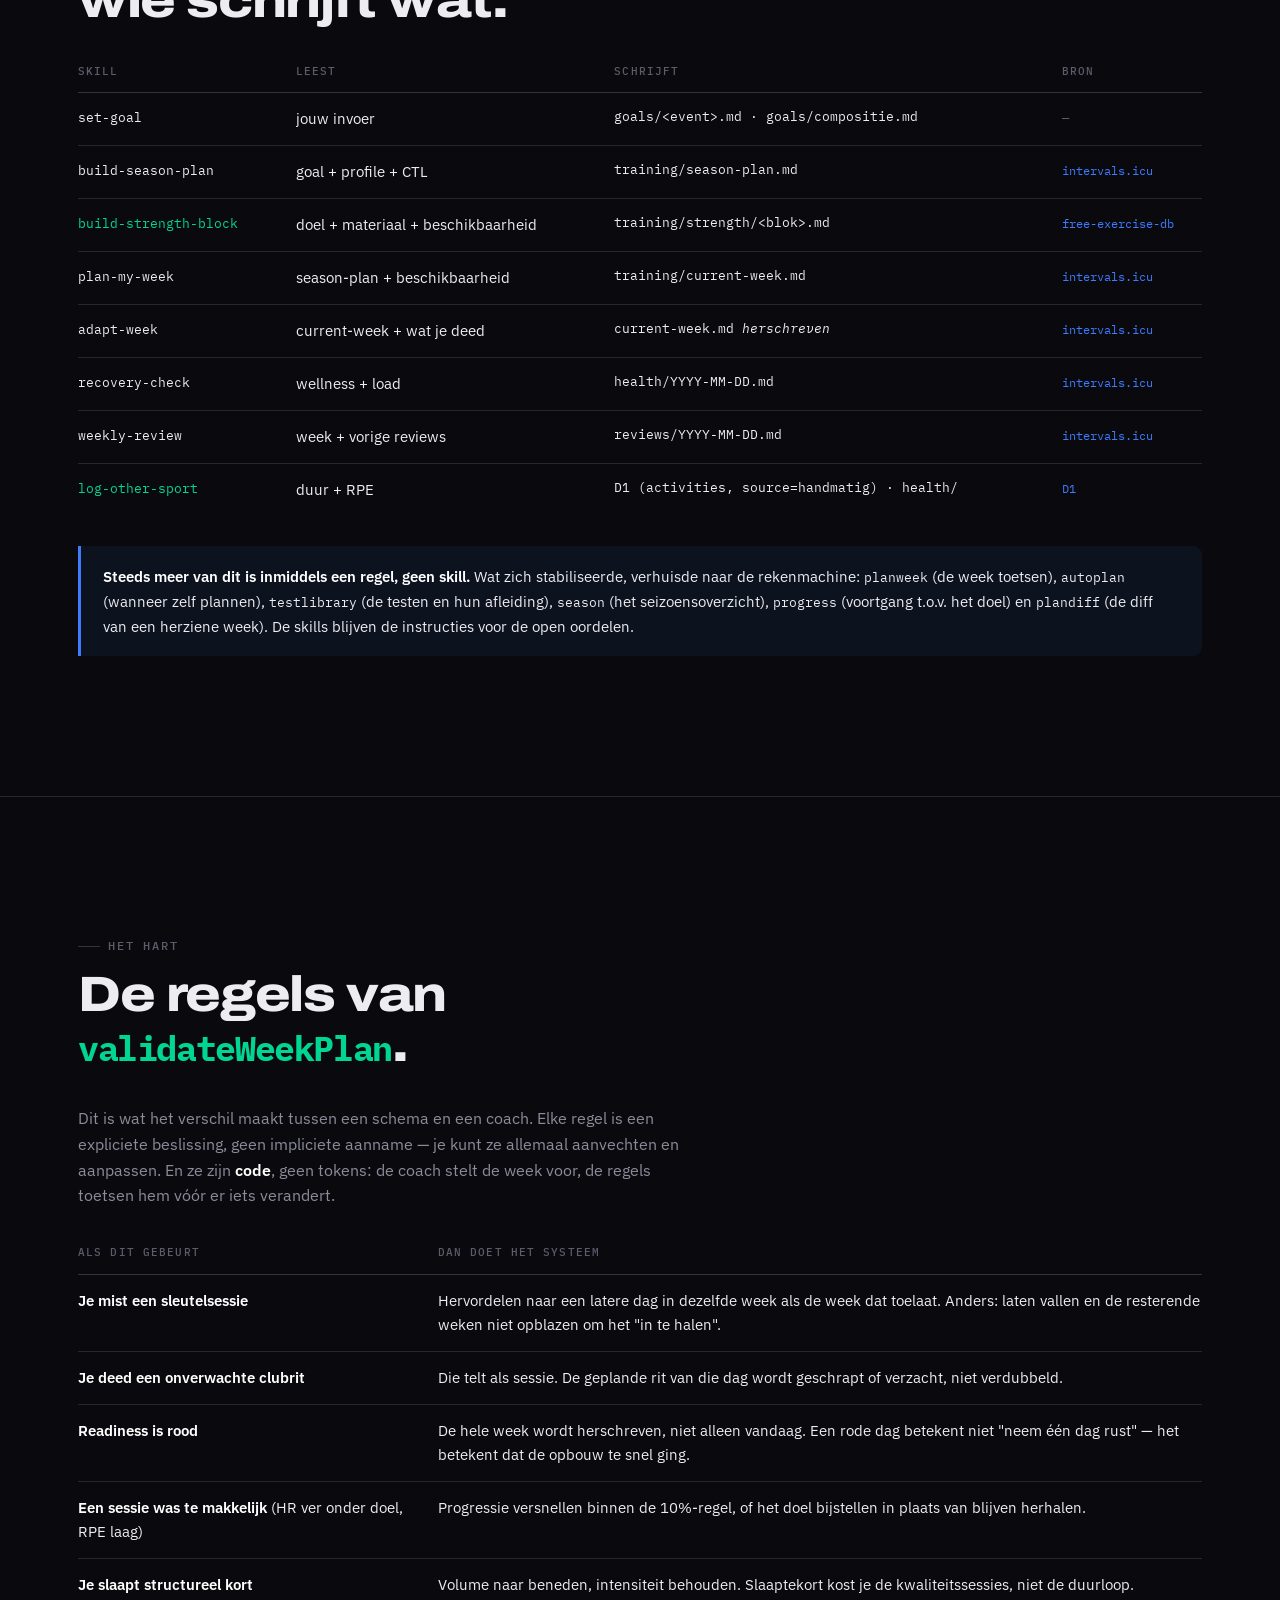
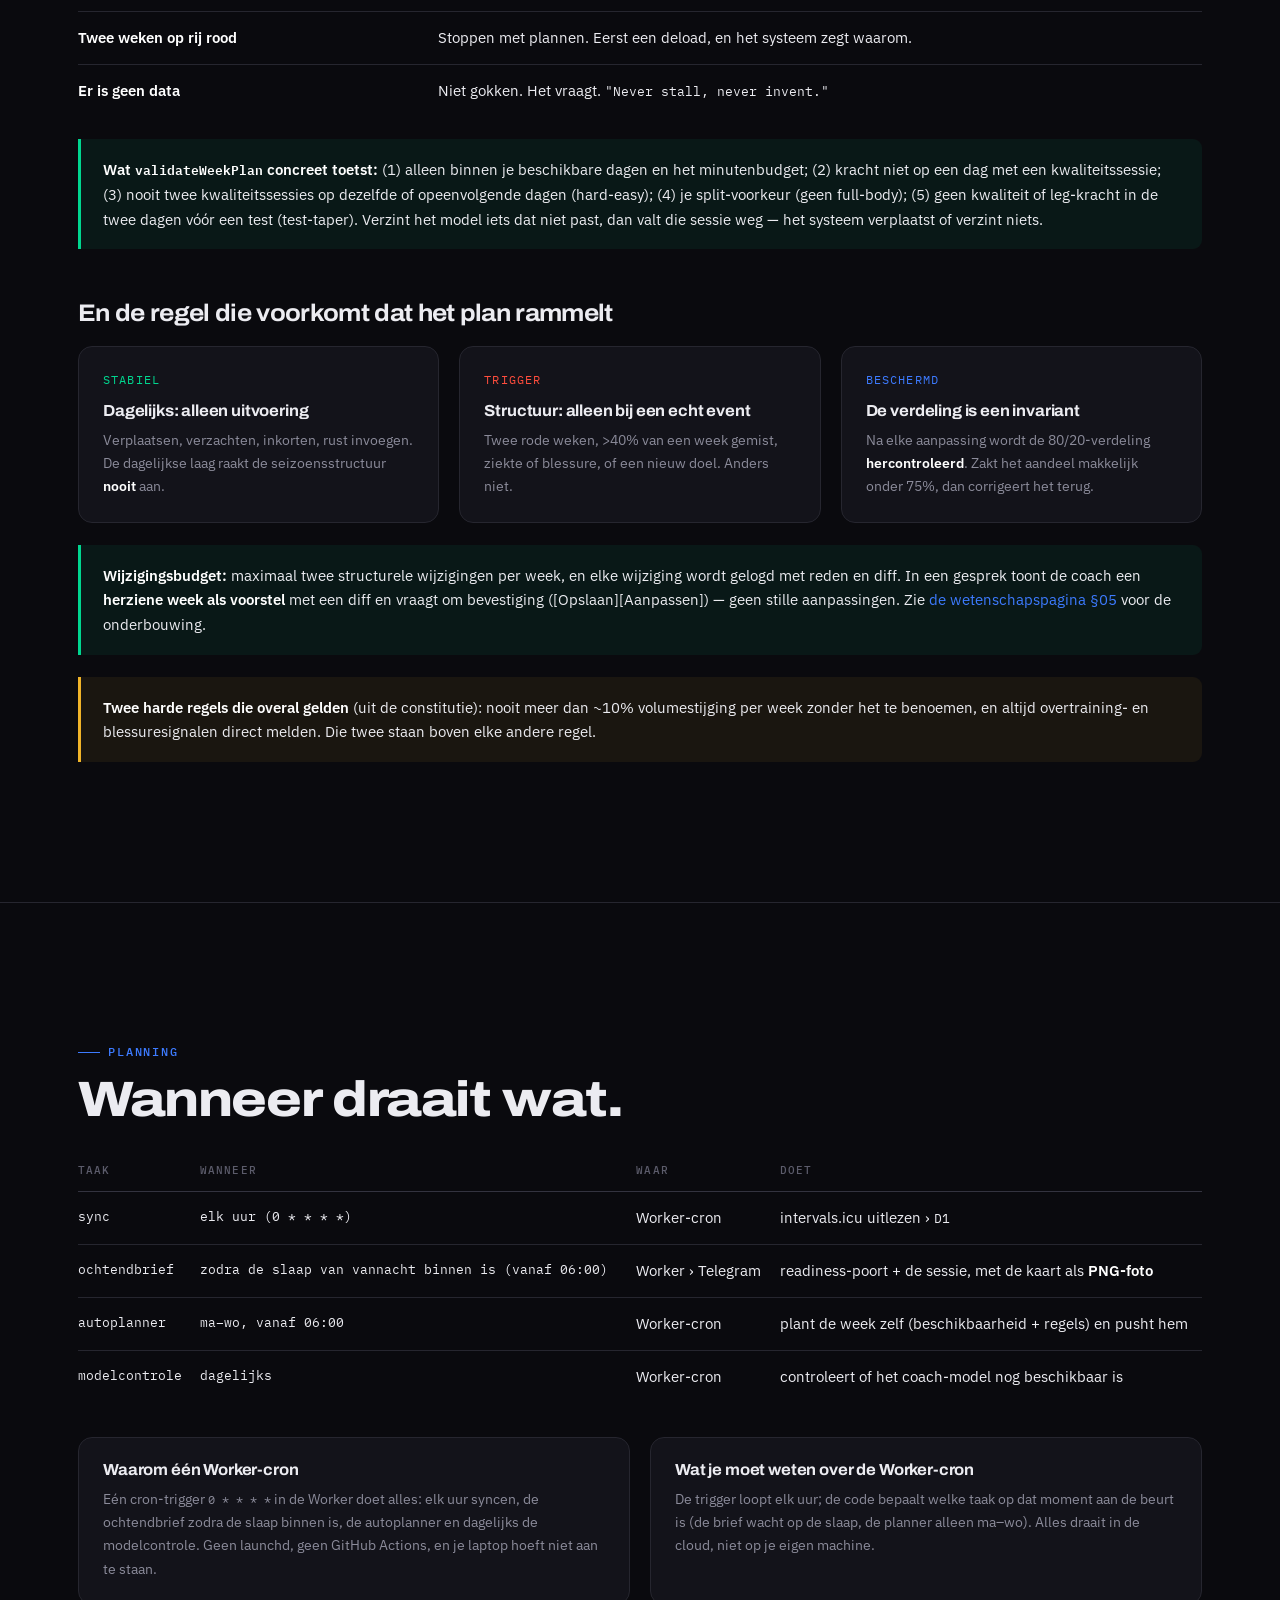
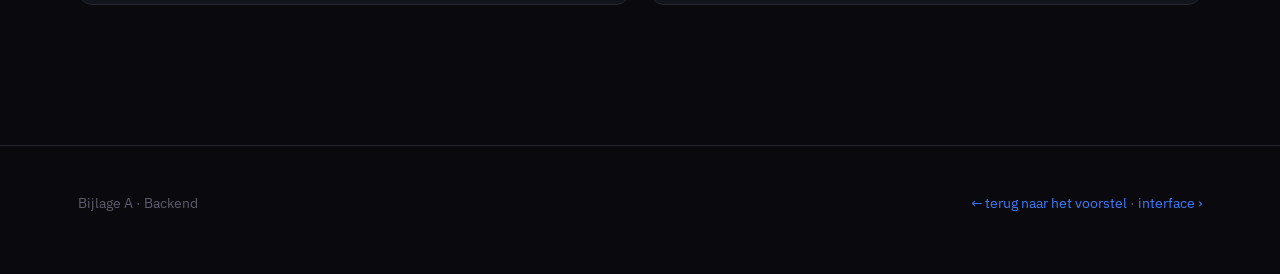
==== commit 96def83a: "deck: beschikbaarheid & meldingen — een open week in plaats van een rooster Nieuwe pagina met het vo" ====
--- a/backend.html
+++ b/backend.html
@@ -23,6 +23,7 @@
       <a href="backend.html" aria-current="page">Backend</a>
       <a href="frontend.html">Interface</a>
       <a href="design.html">Ontwerp</a>
+      <a href="beschikbaarheid.html">Beschikbaarheid</a>
     </div>
   </div>
 </nav>
--- a/assets/app.css
+++ b/assets/app.css
@@ -457,9 +457,12 @@
   .nav-links a { font-size: 0.63rem; letter-spacing: 0.04em; }
 }
 @media (max-width: 560px) {
-  /* alleen de stip van het merk; het woord verdwijnt zodat de vier links passen */
+  /* alleen de stip van het merk; het woord verdwijnt */
   .brand { font-size: 0; gap: 0; }
-  .nav-links { gap: 11px; }
+  .nav-inner { align-items: flex-start; }
+  /* acht pagina's passen niet op één regel: laat de links doorlopen in plaats
+     van de pagina horizontaal te laten scrollen */
+  .nav-links { gap: 8px 12px; flex-wrap: wrap; justify-content: flex-end; }
   .nav-links a { font-size: 0.6rem; letter-spacing: 0.02em; }
 }
 
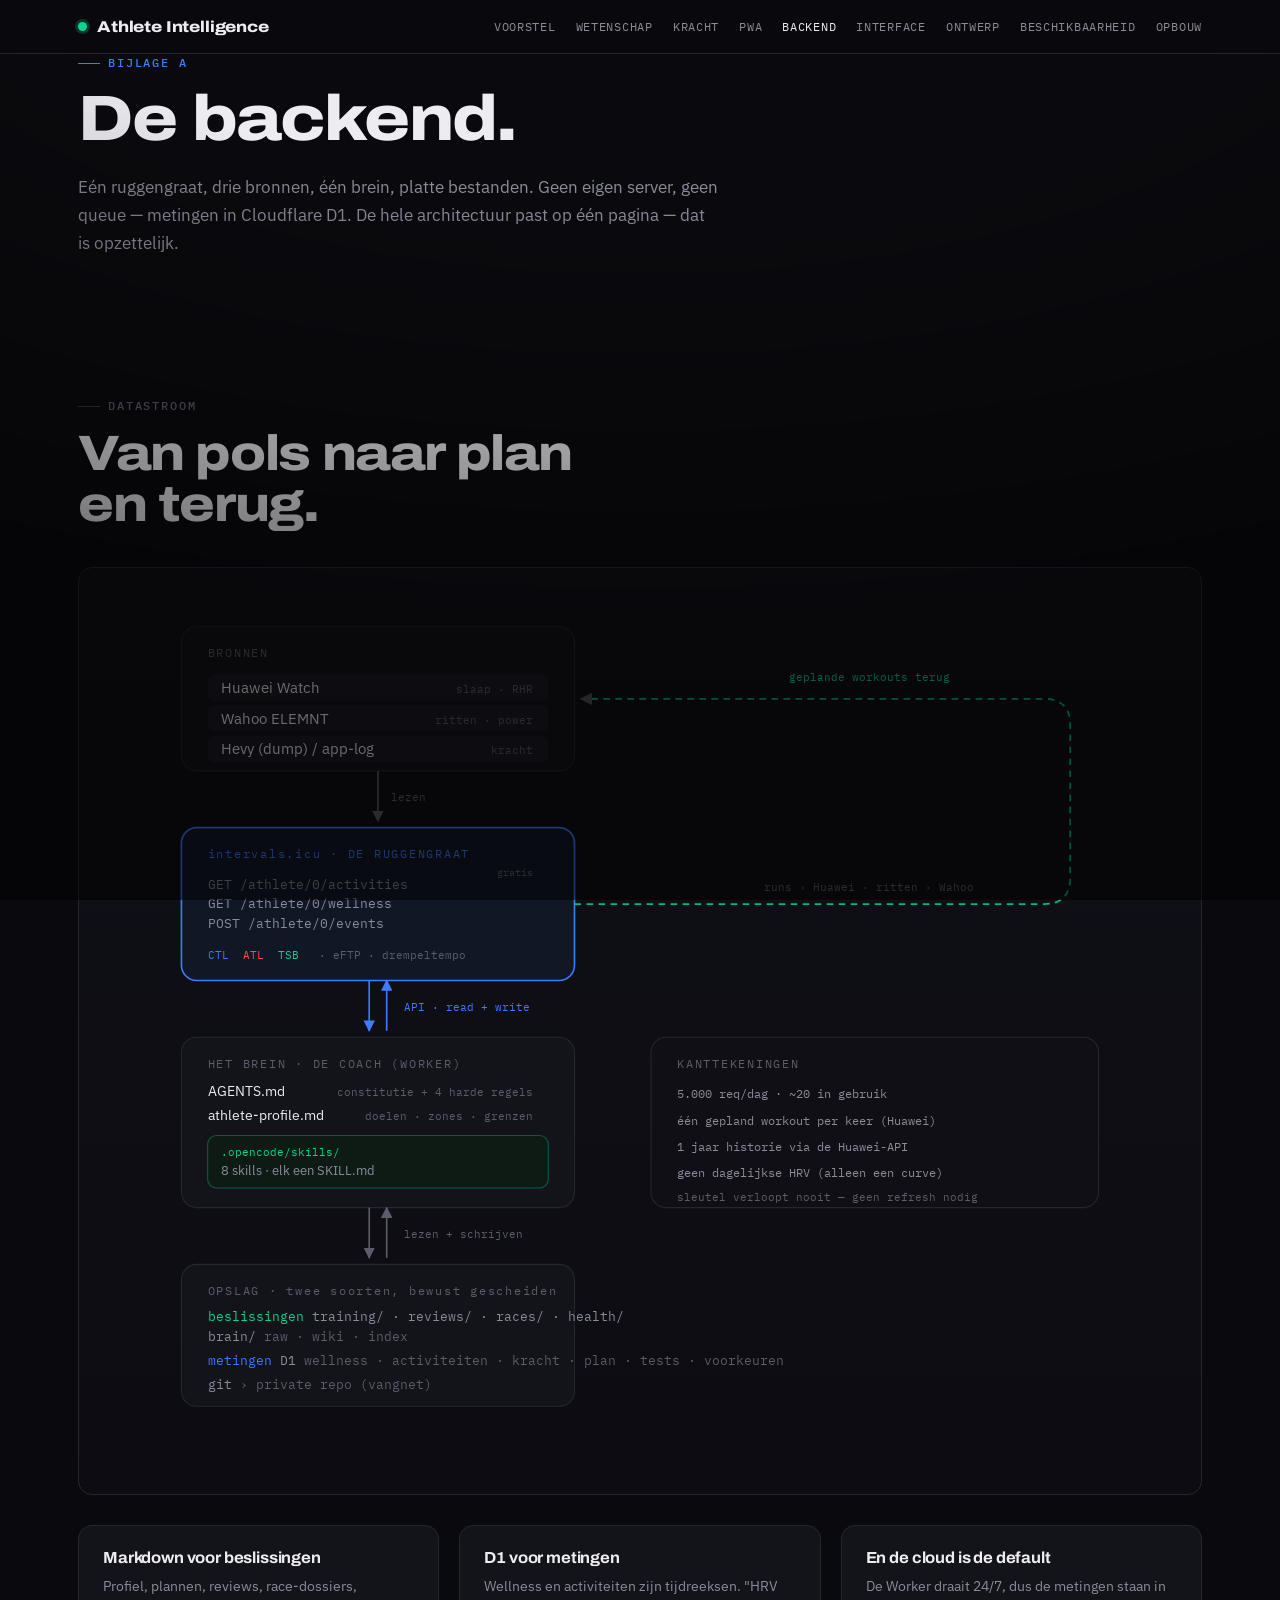
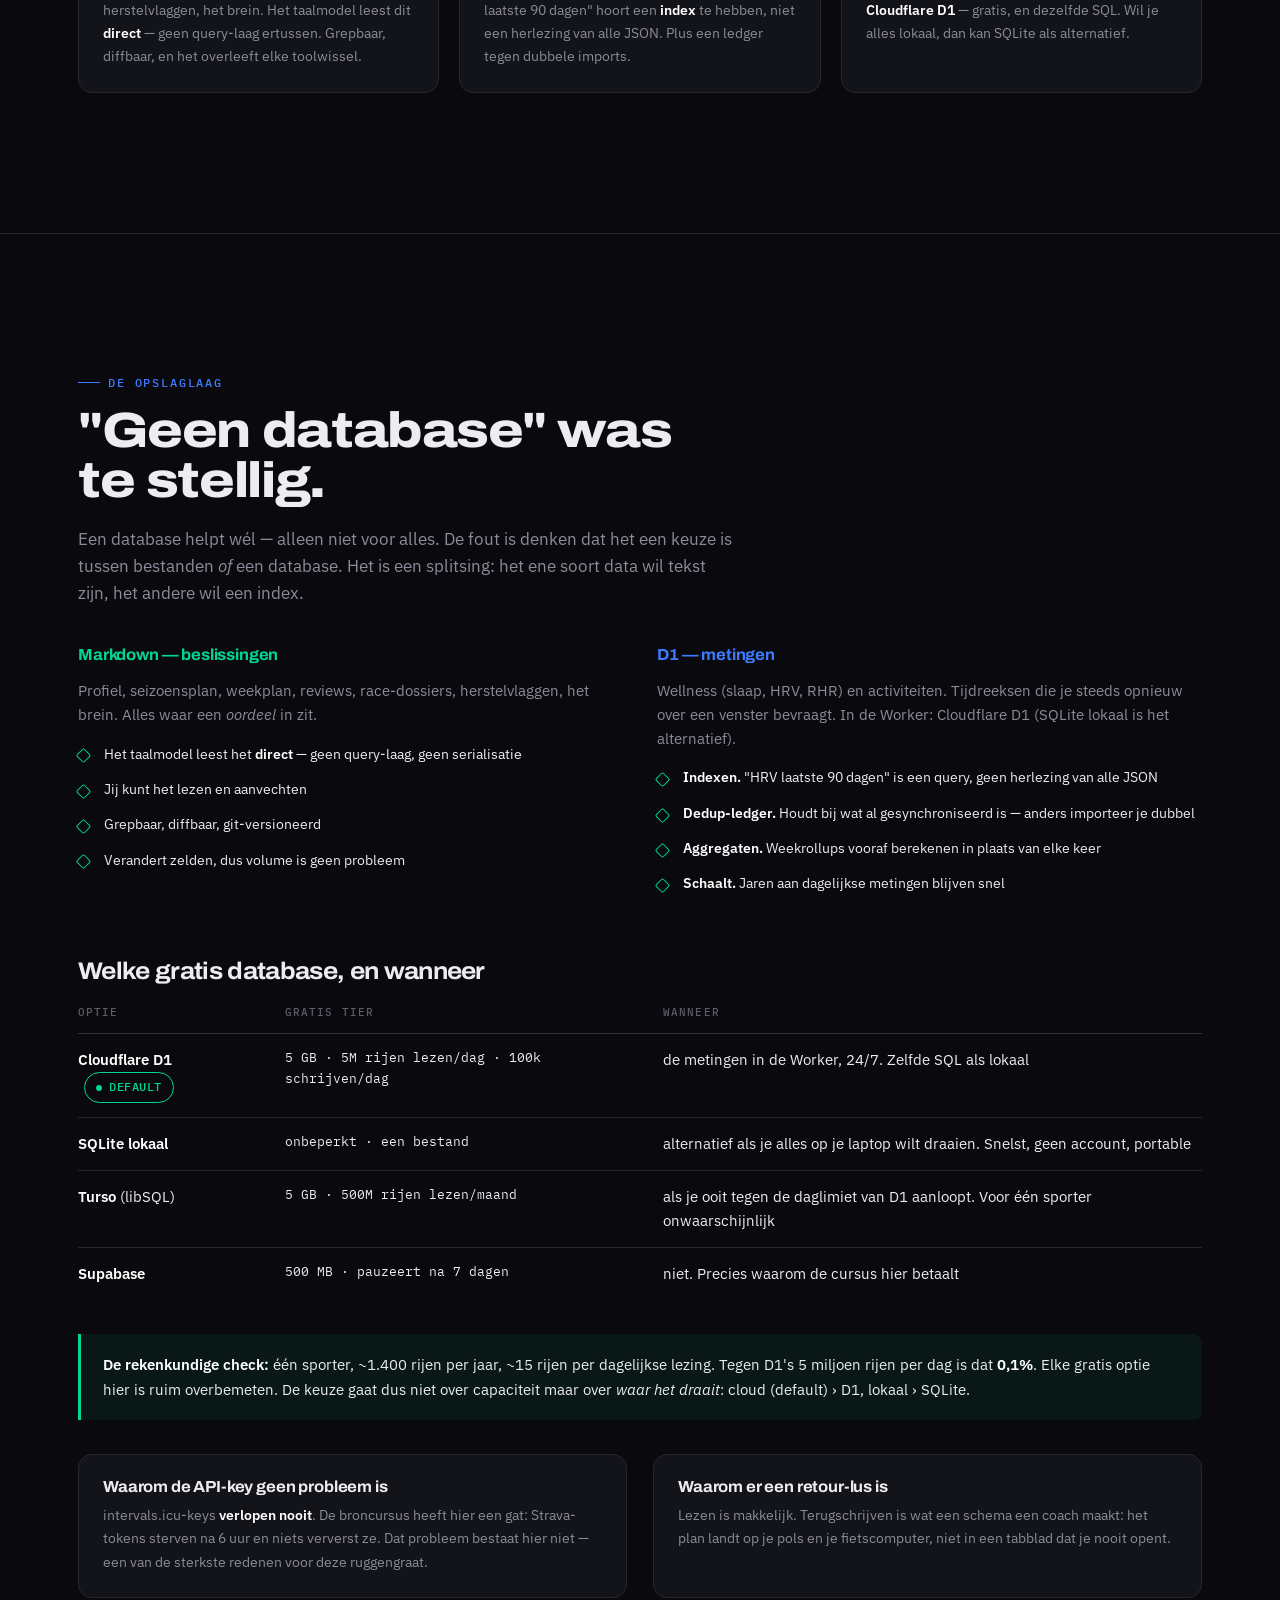
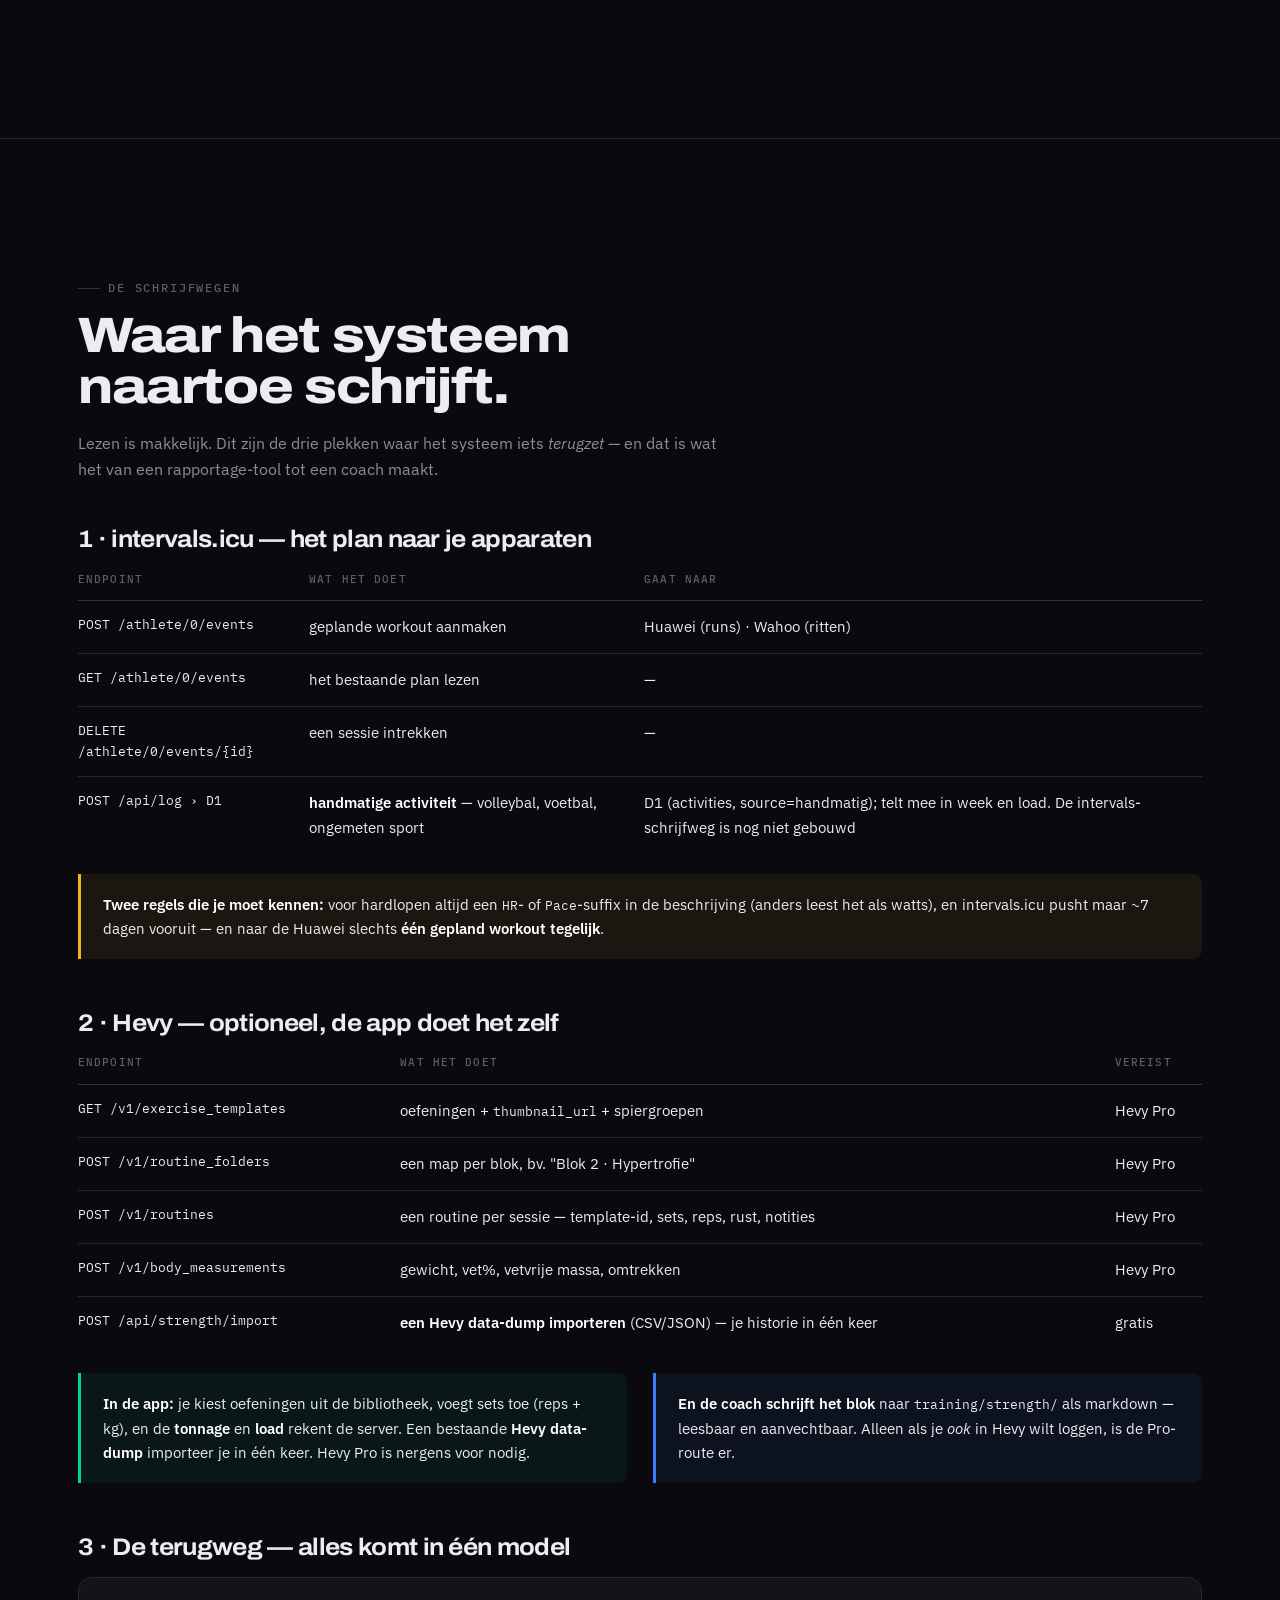
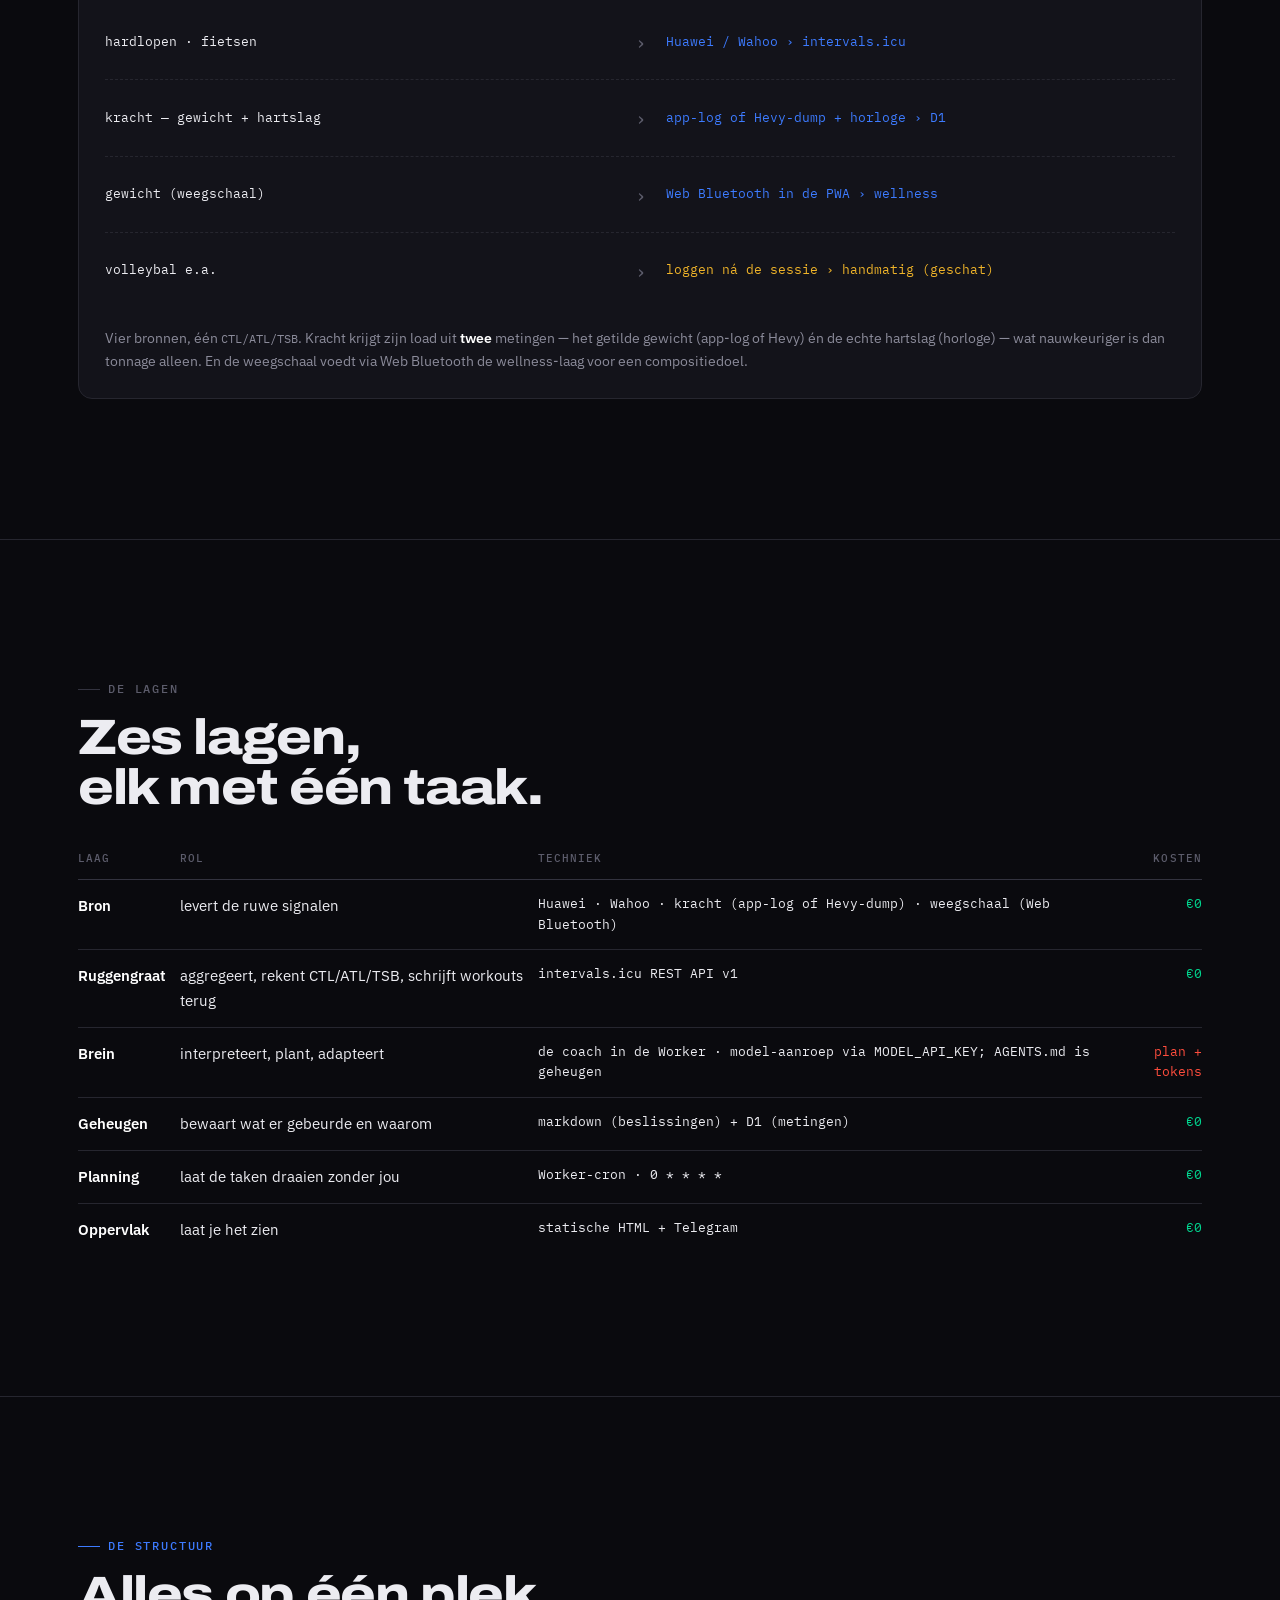
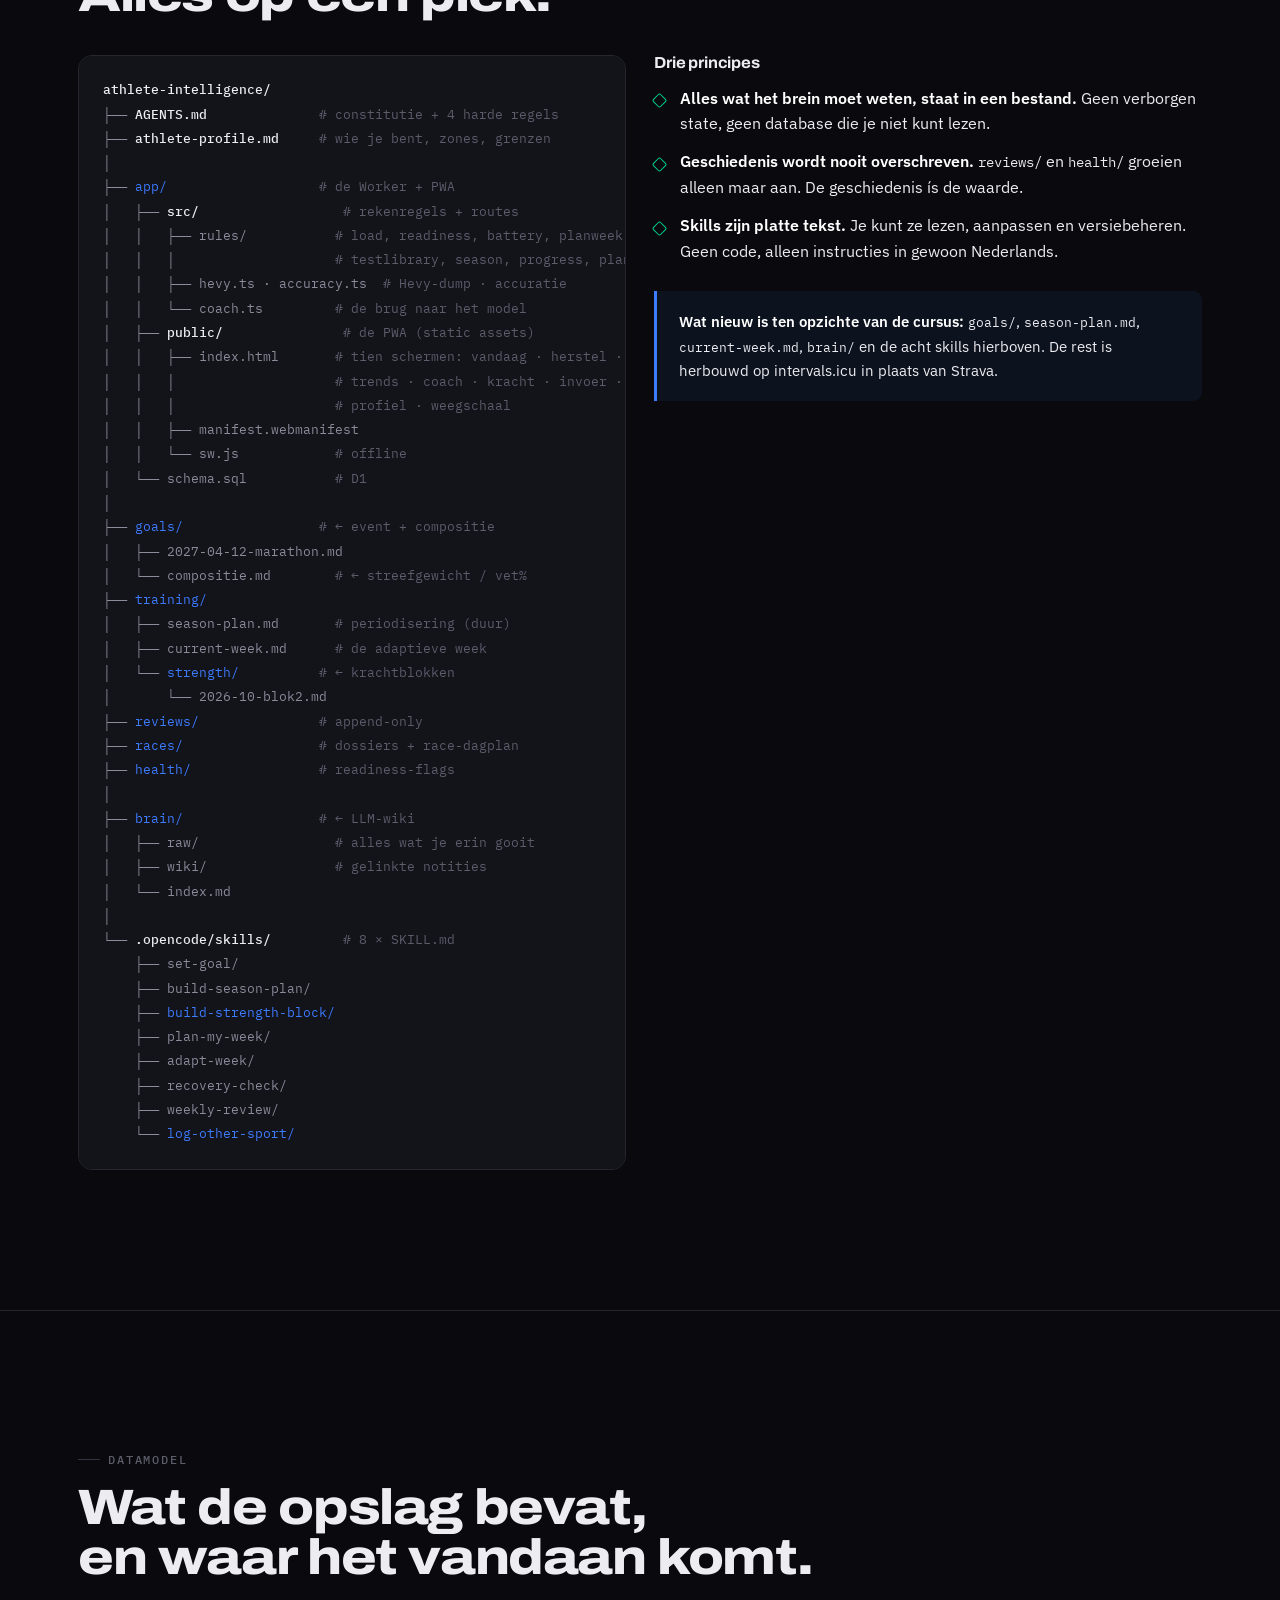
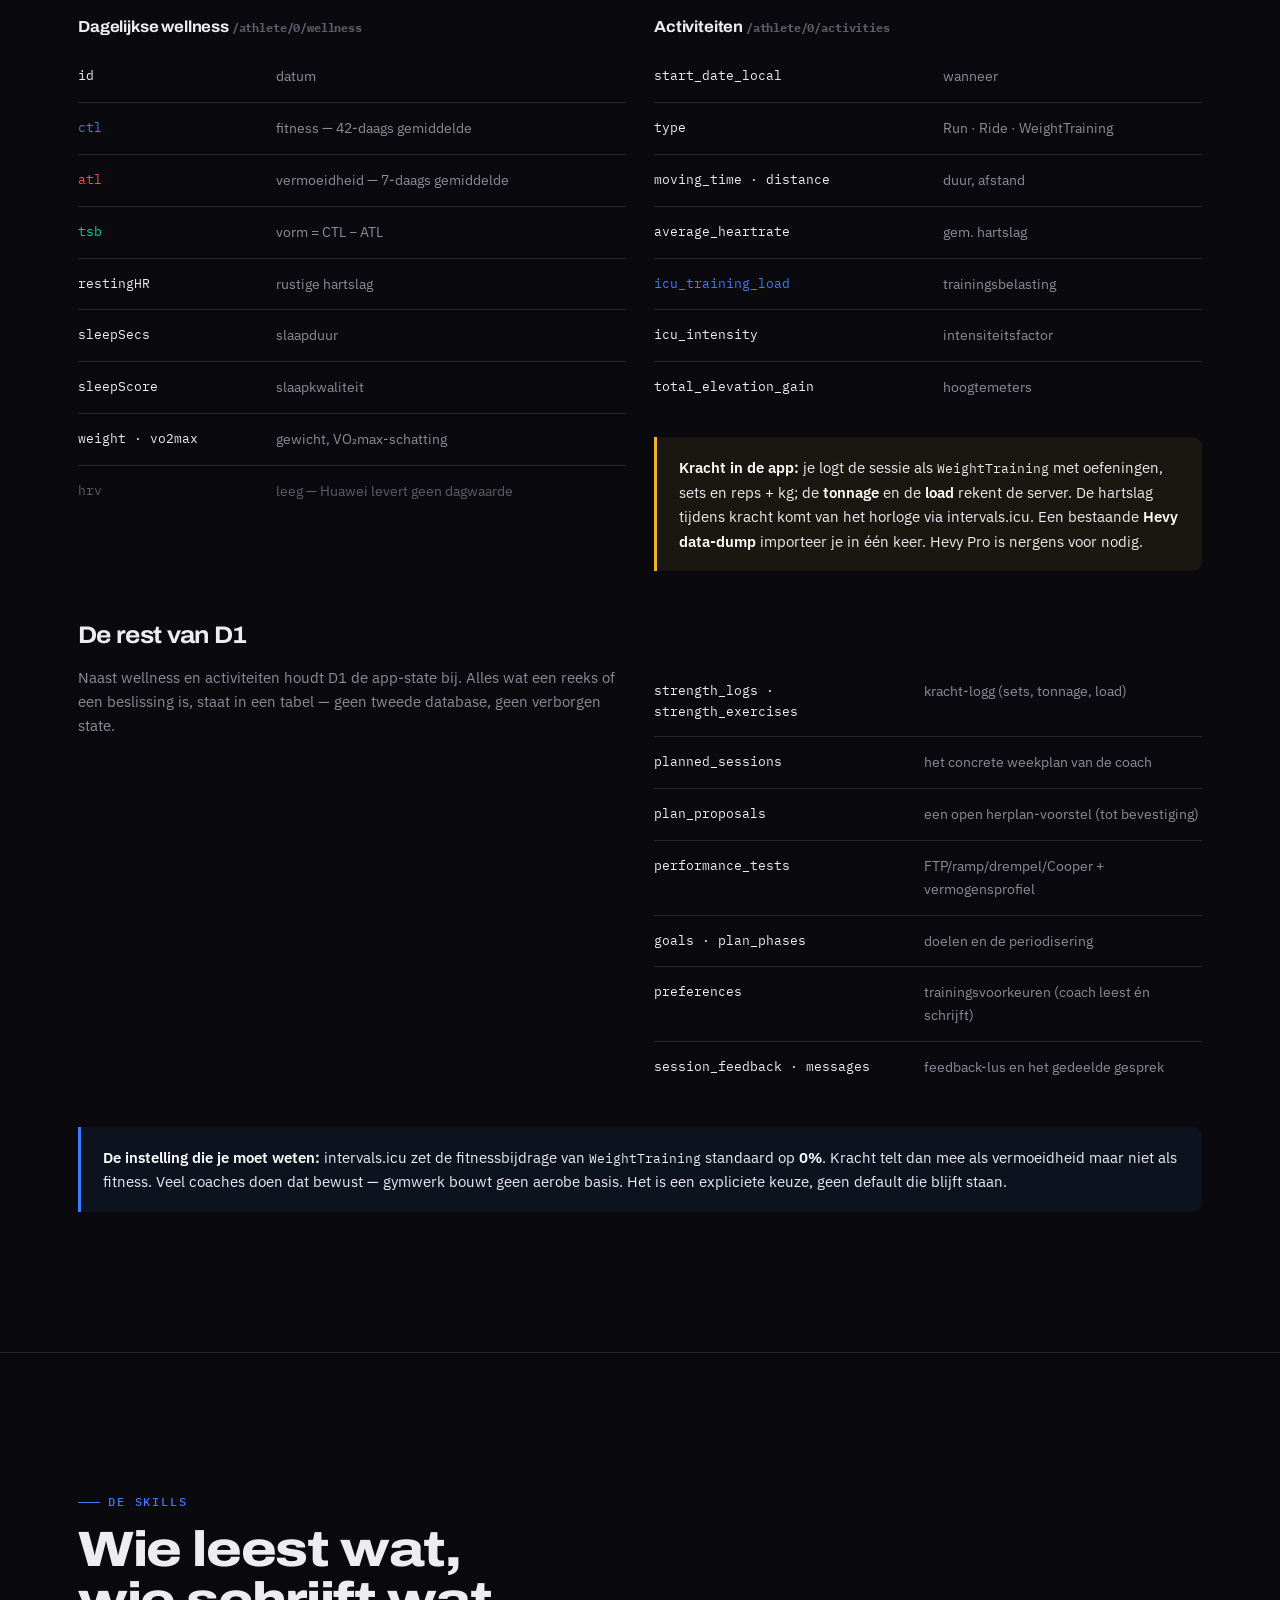
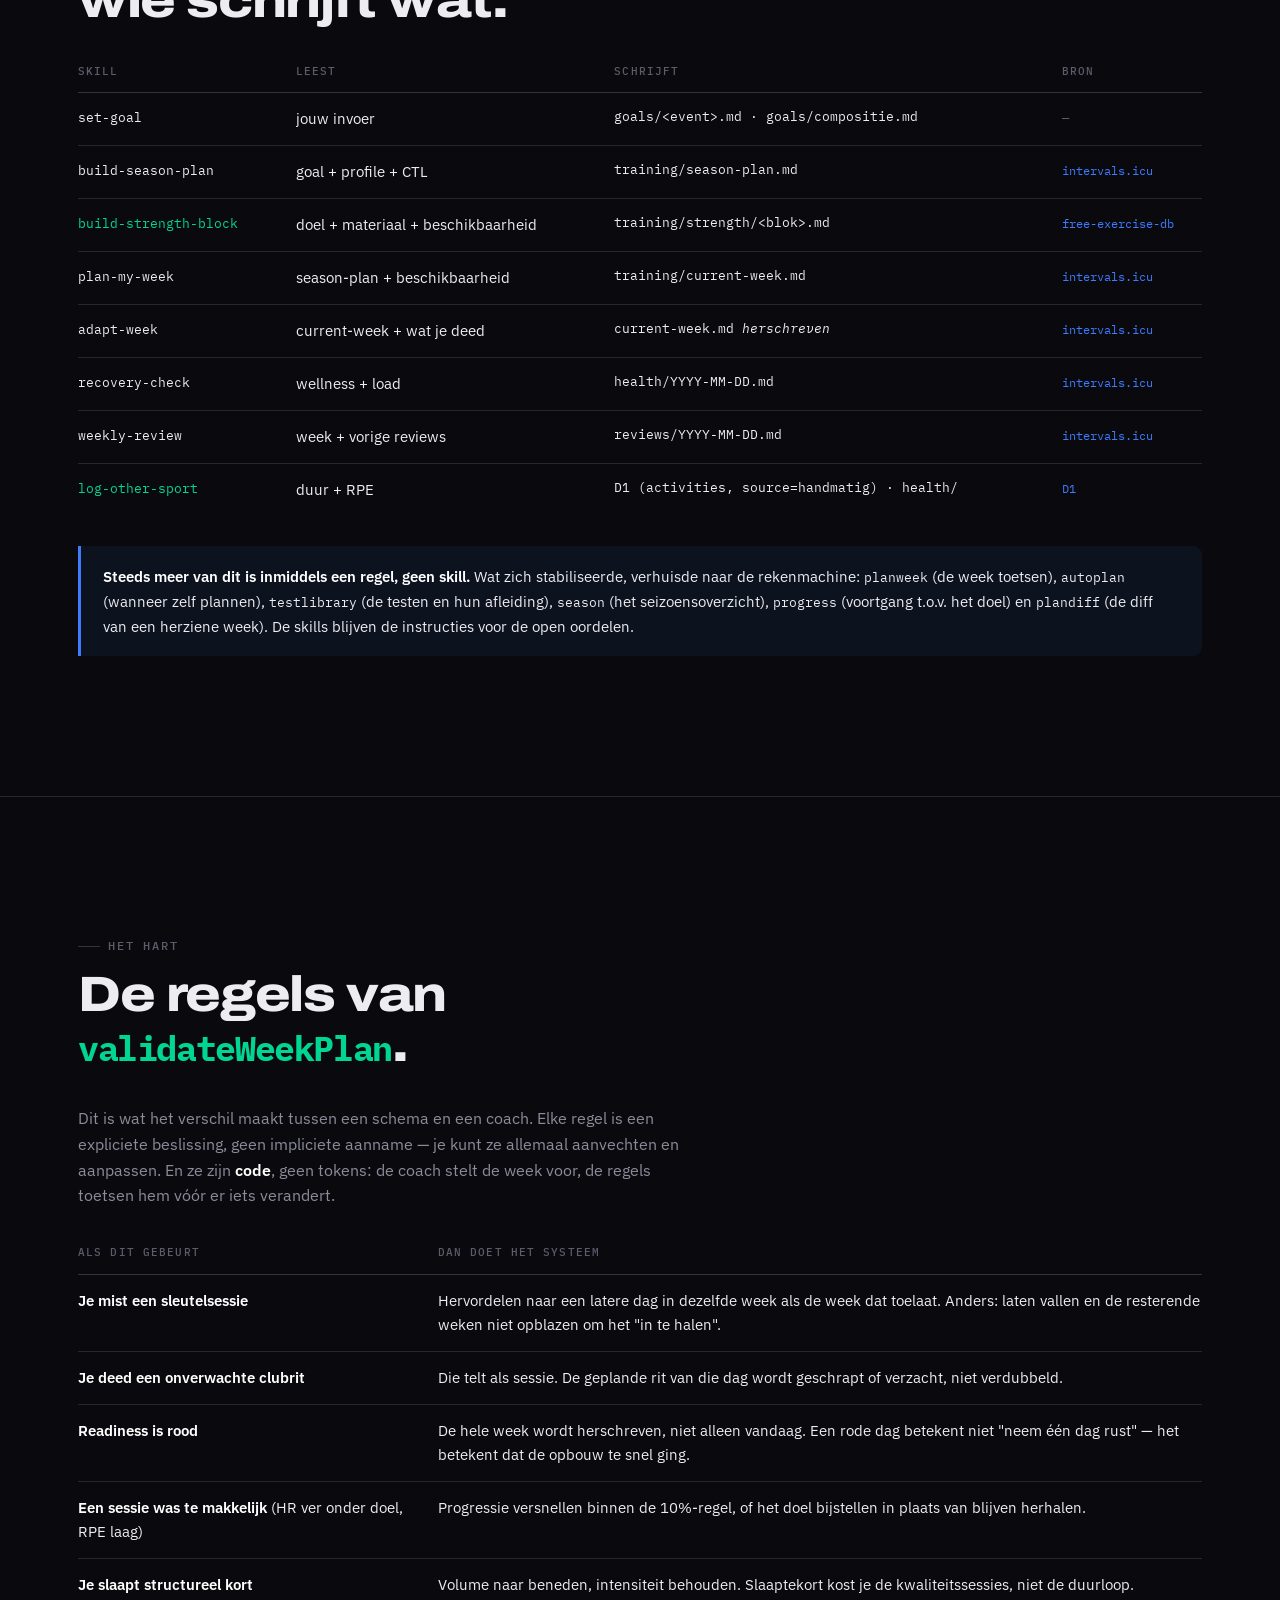
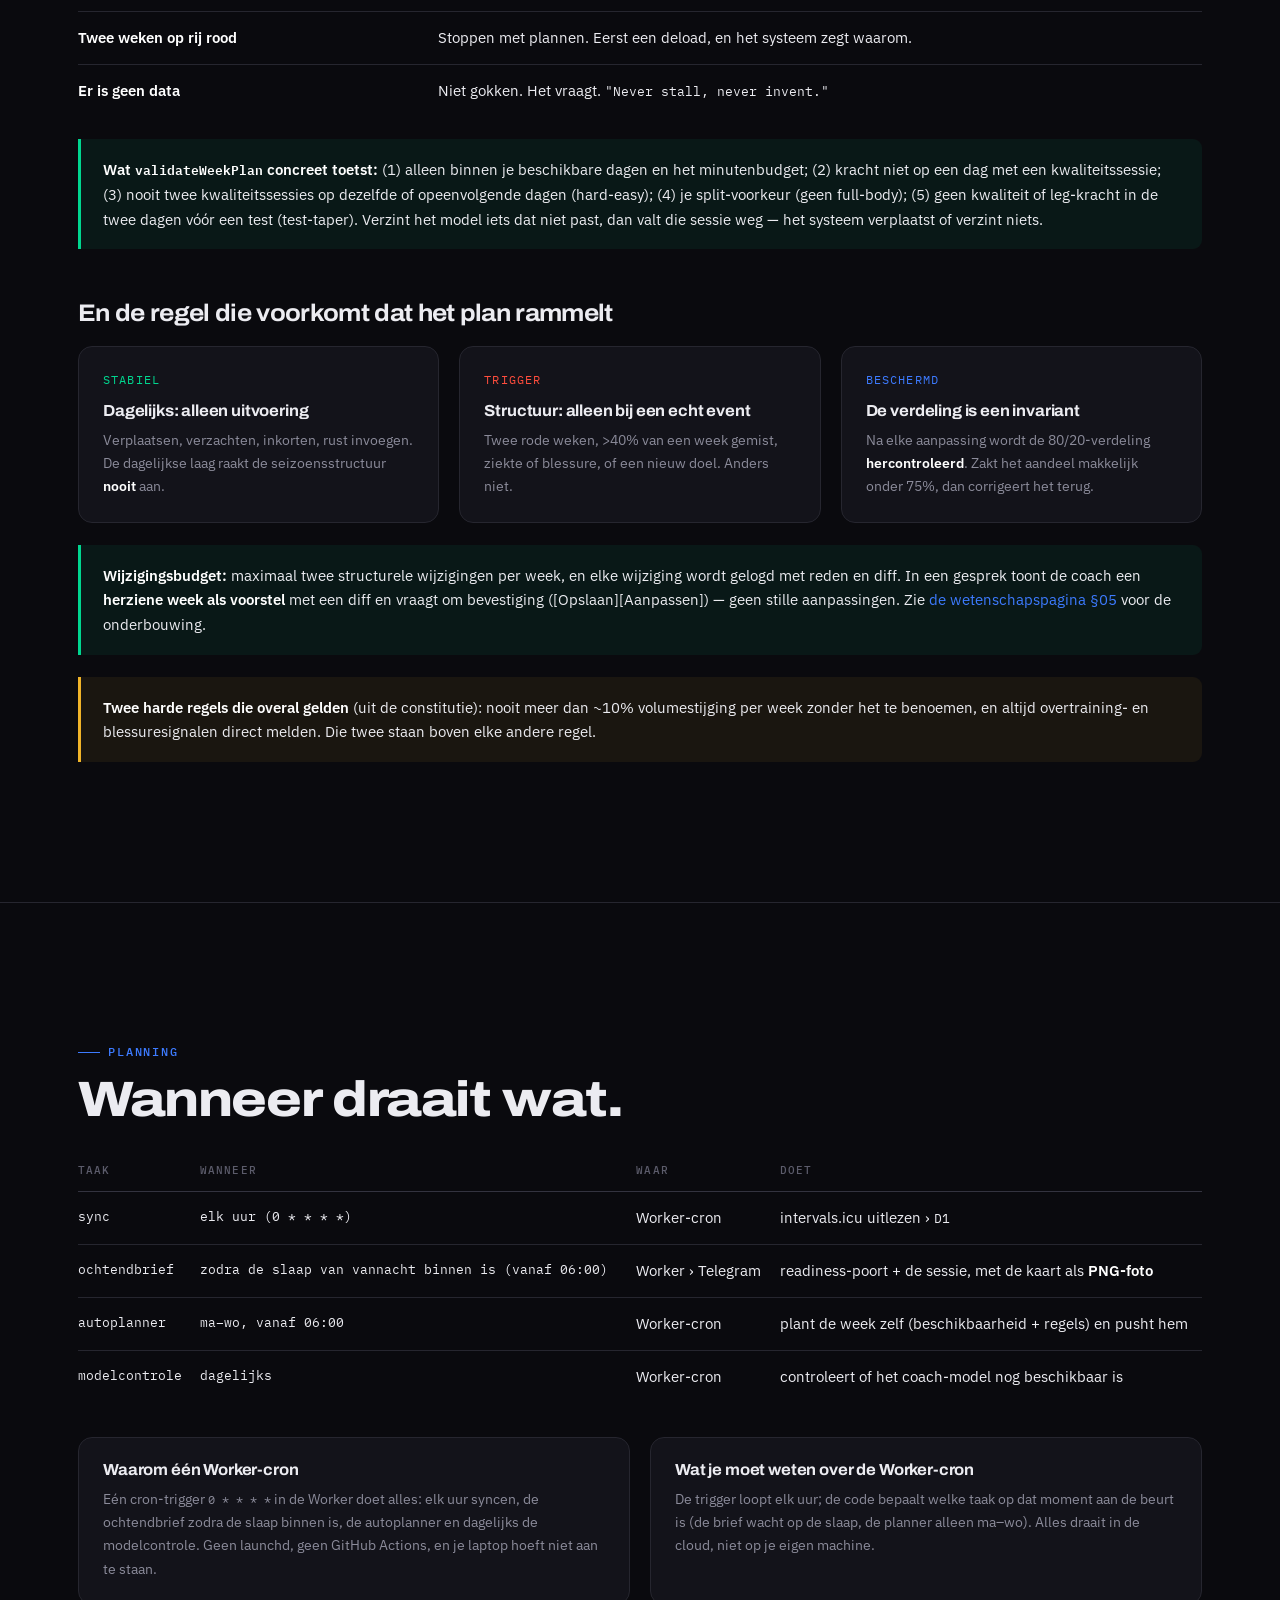
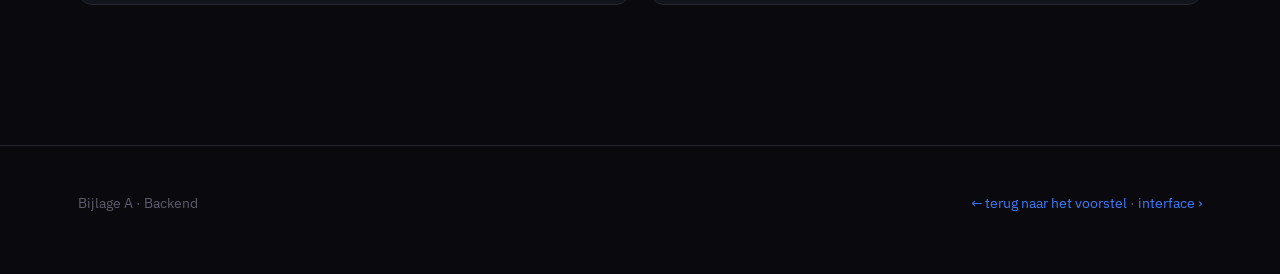
==== commit 39cbfded: "deck: opbouw & prognose — één getal, vier delen, en een eerlijke prognose" ====
--- a/backend.html
+++ b/backend.html
@@ -24,6 +24,7 @@
       <a href="frontend.html">Interface</a>
       <a href="design.html">Ontwerp</a>
       <a href="beschikbaarheid.html">Beschikbaarheid</a>
+      <a href="opbouw.html">Opbouw</a>
     </div>
   </div>
 </nav>
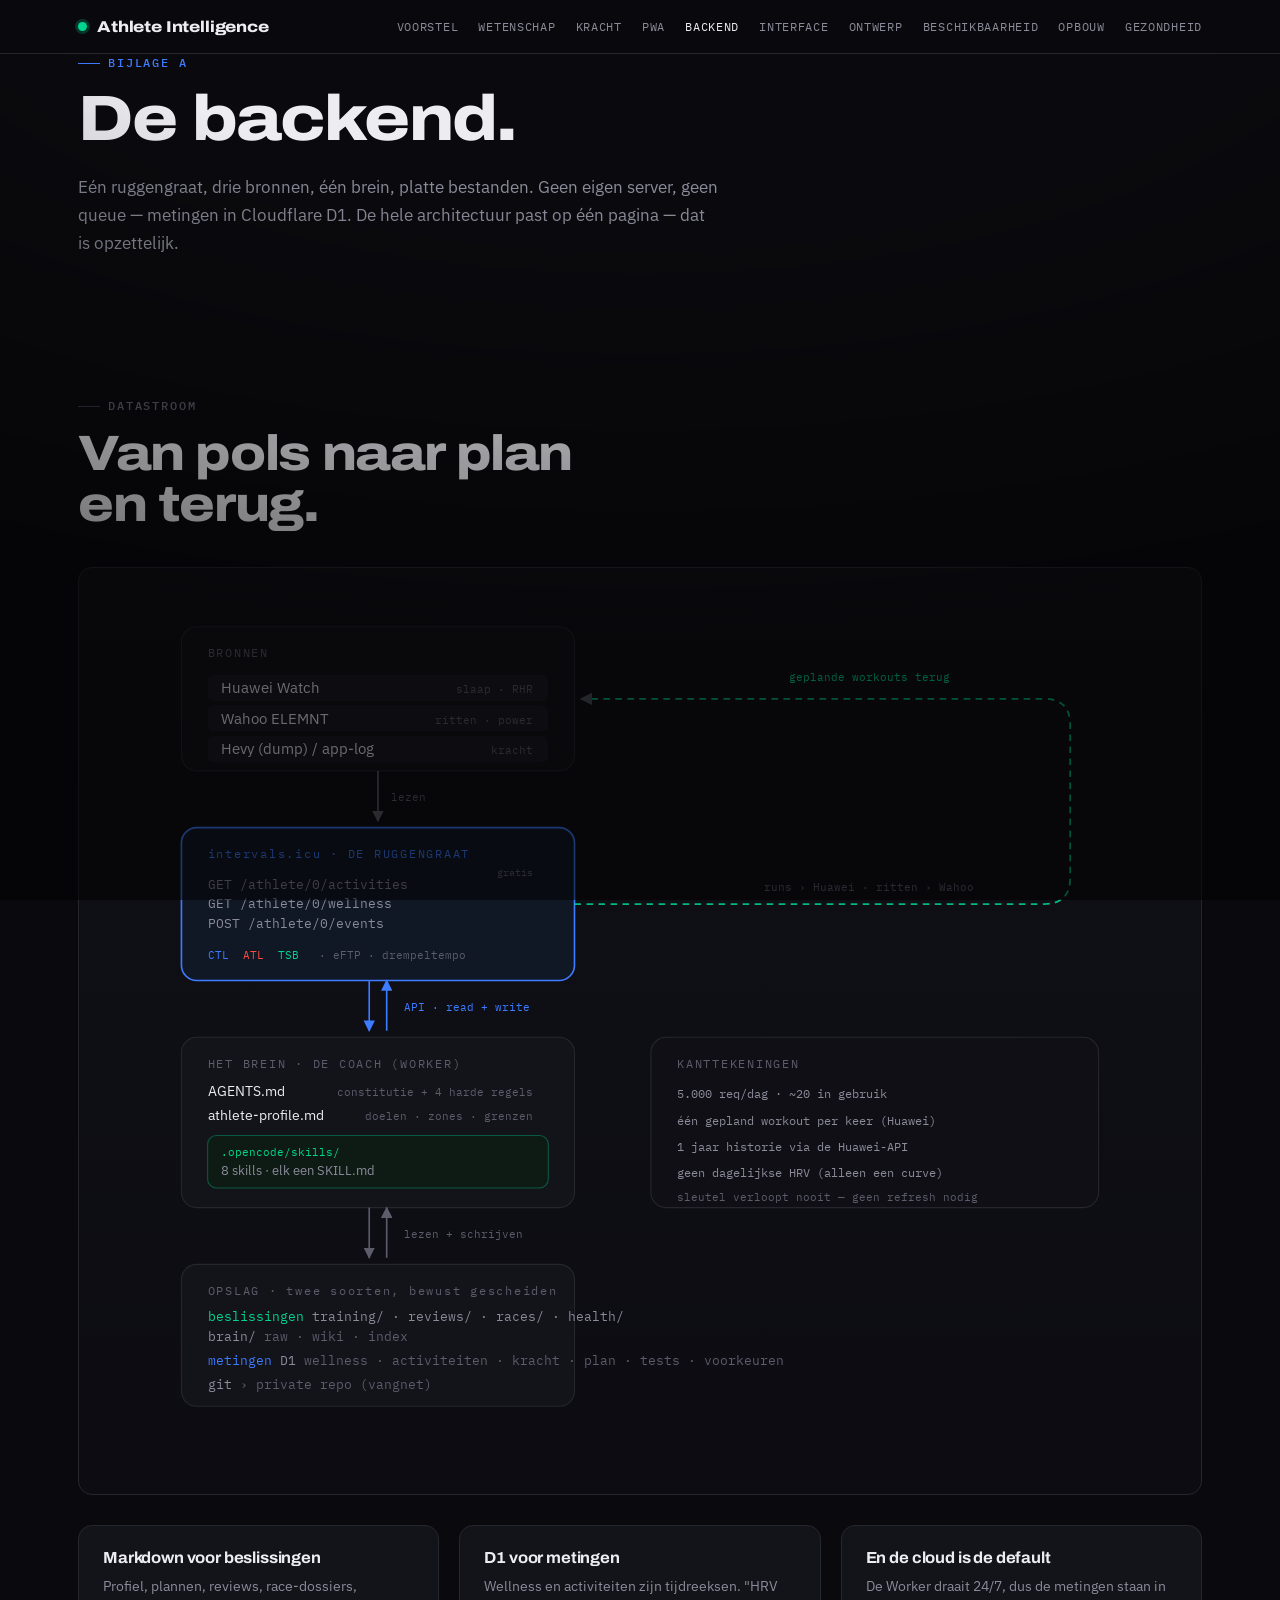
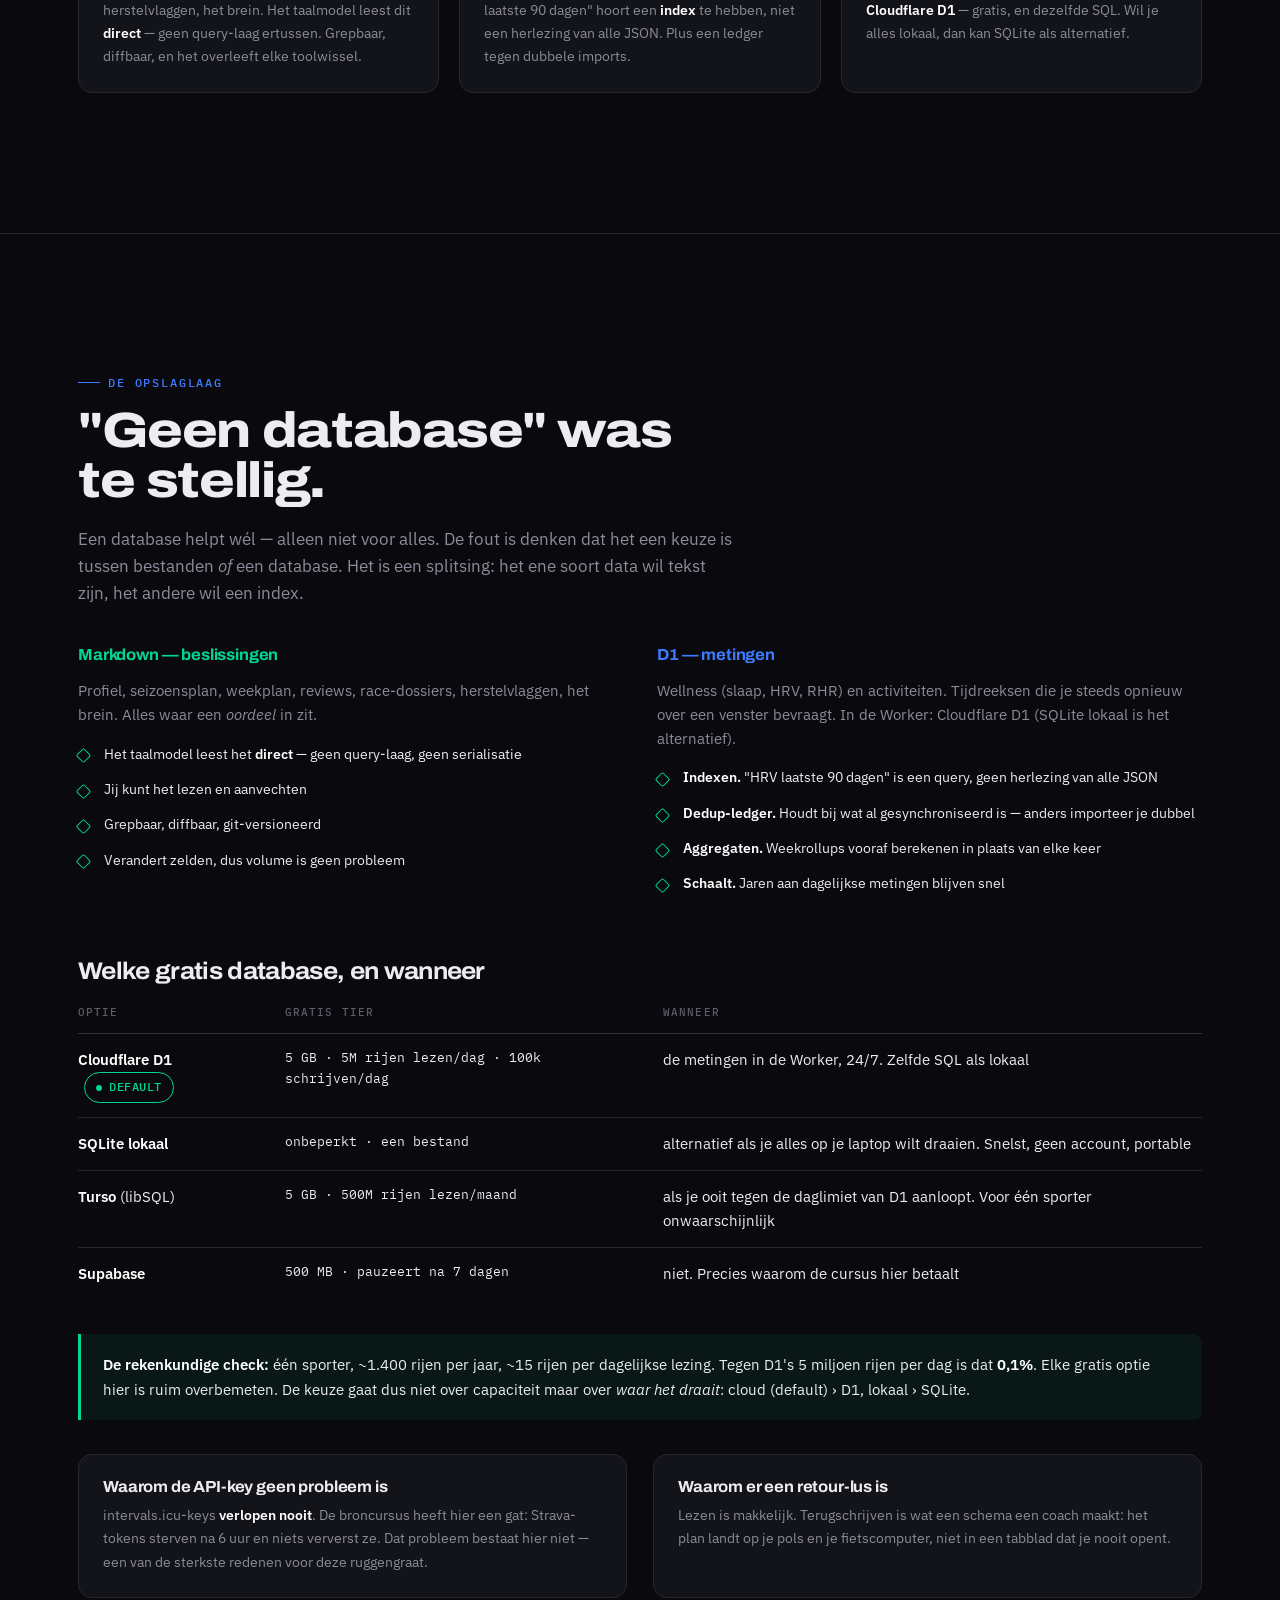
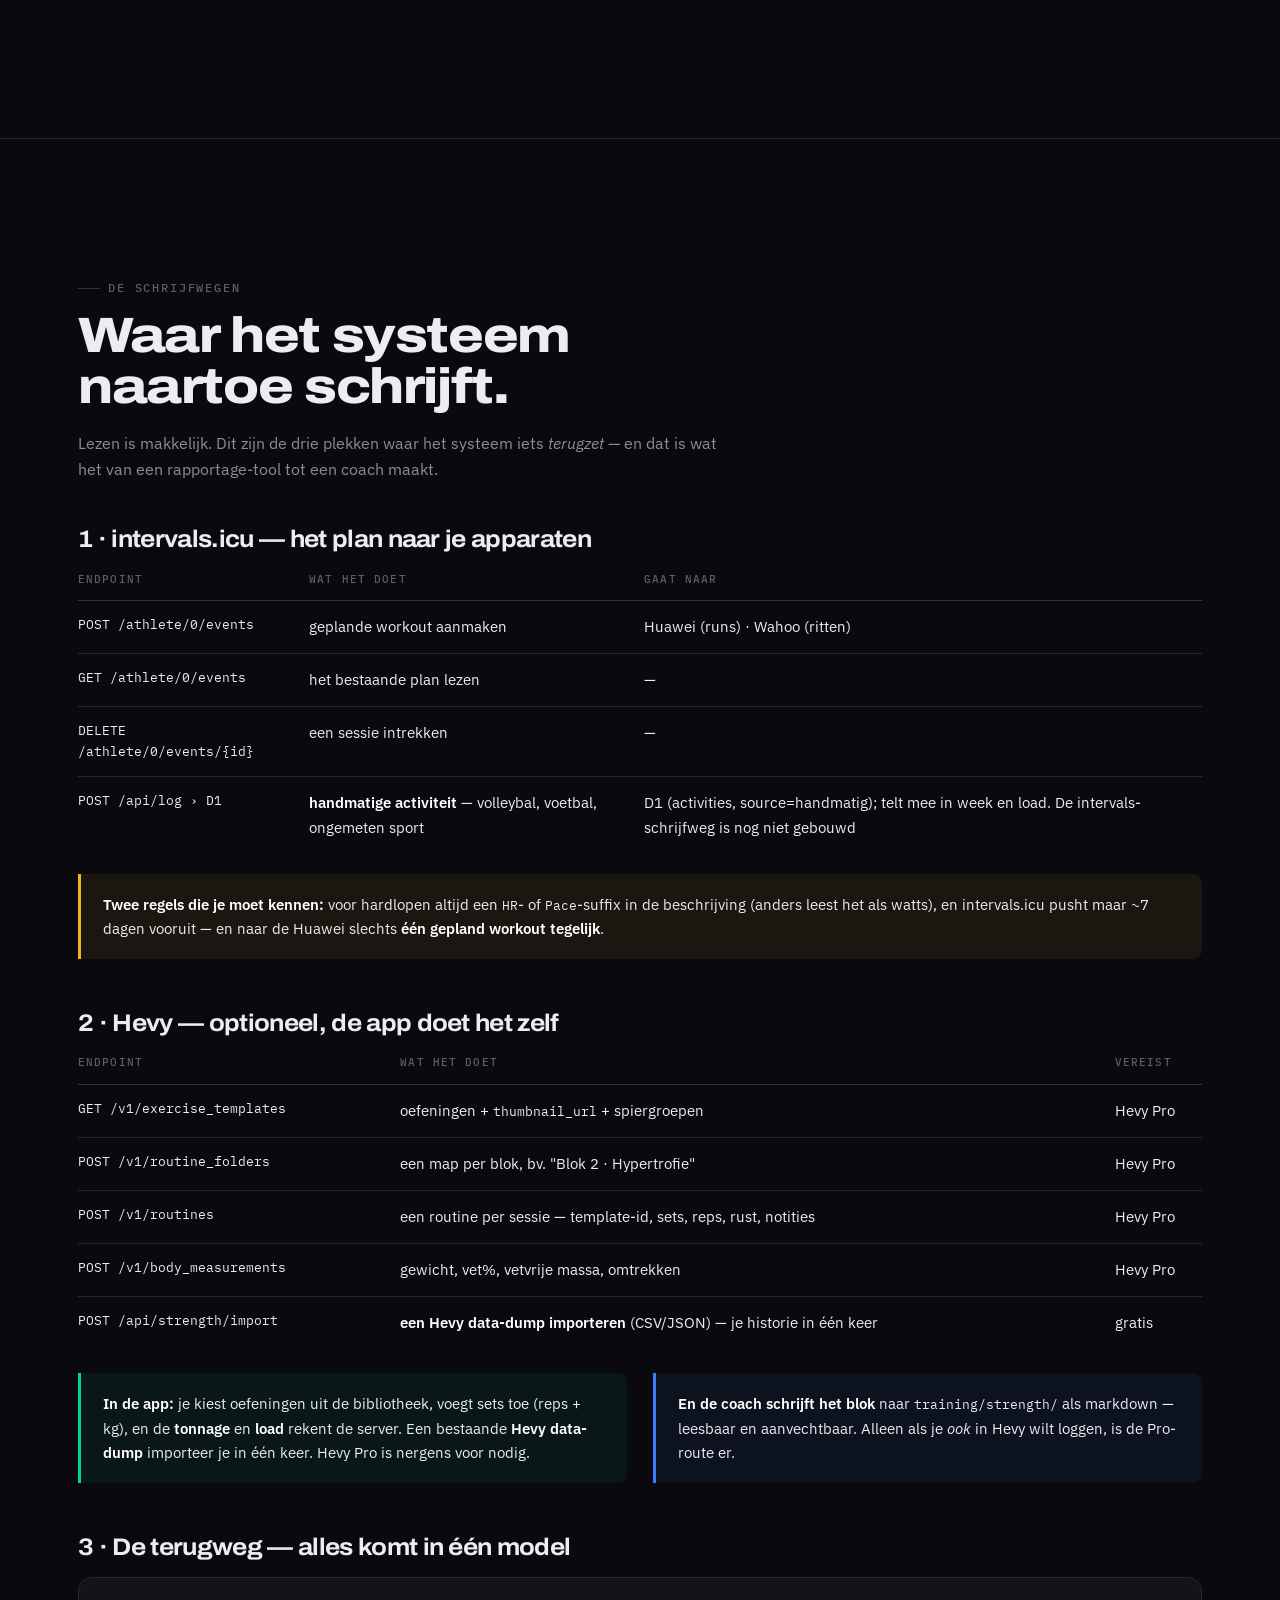
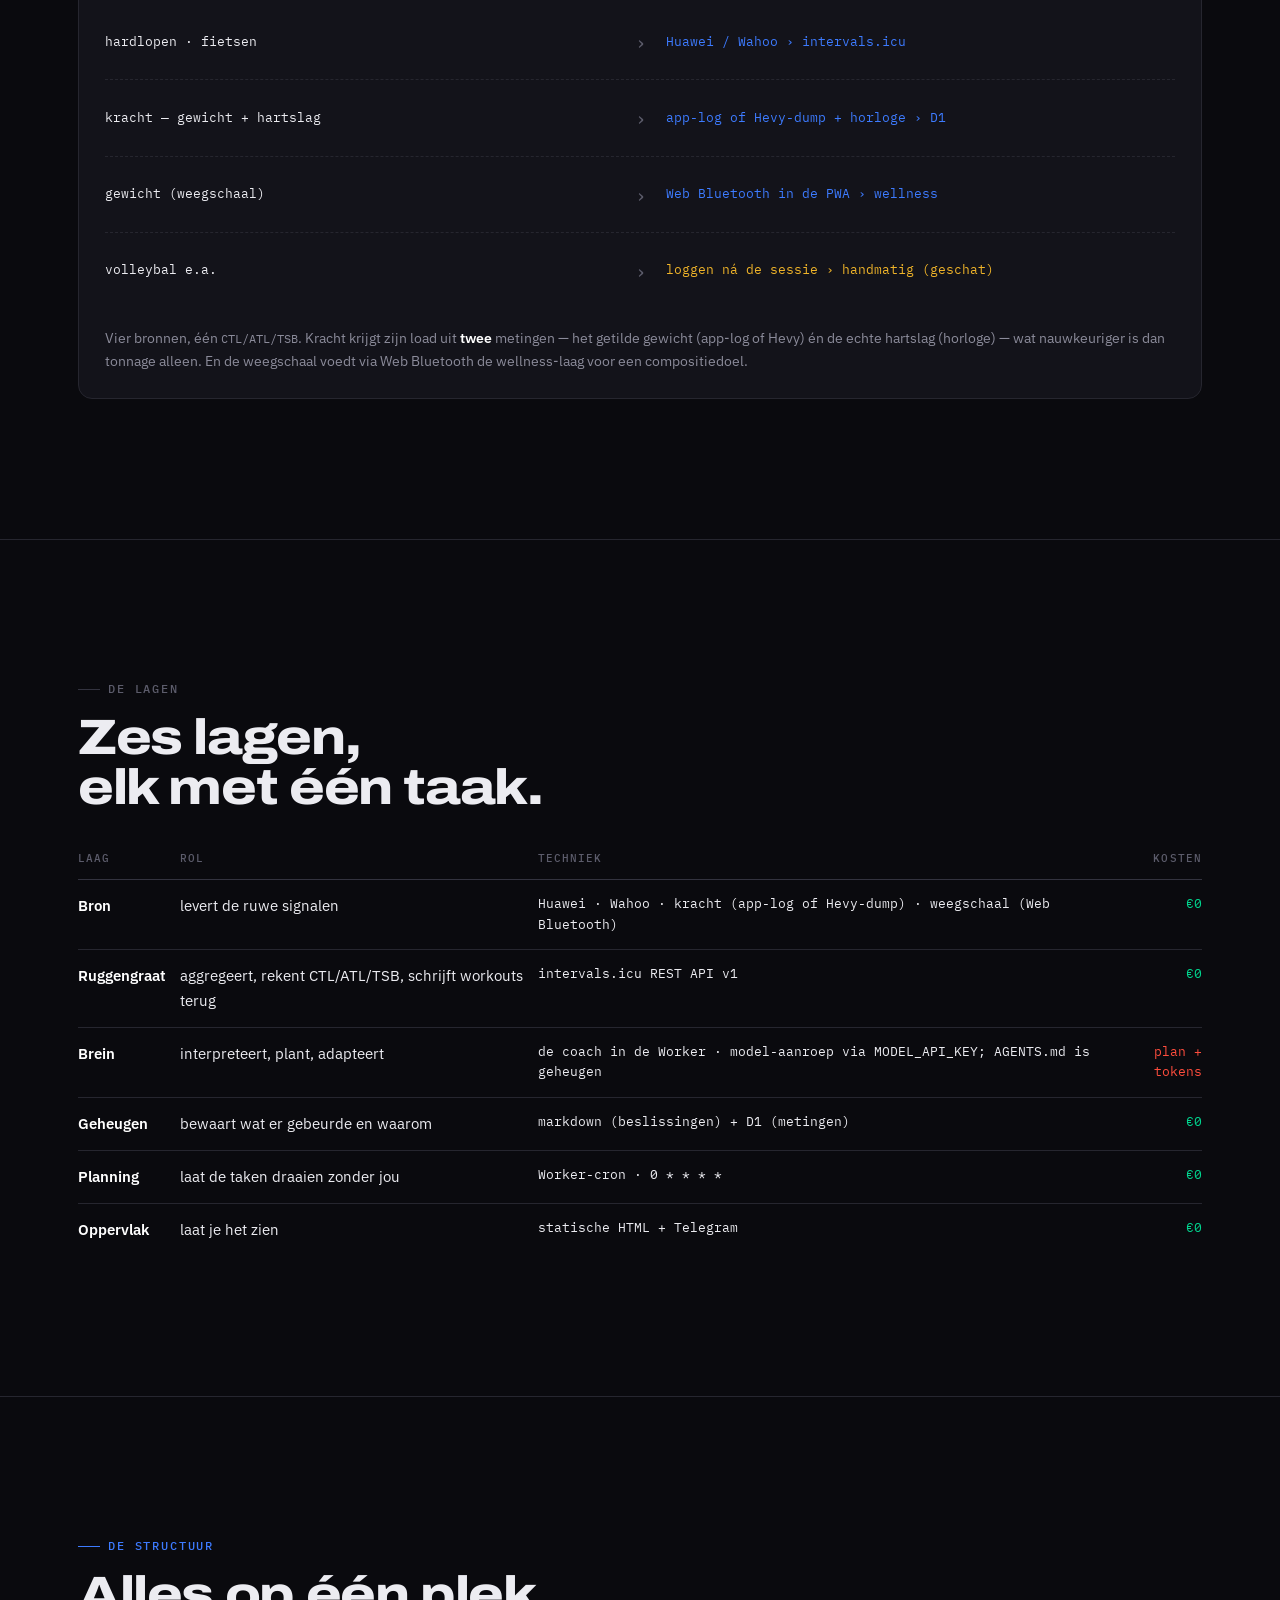
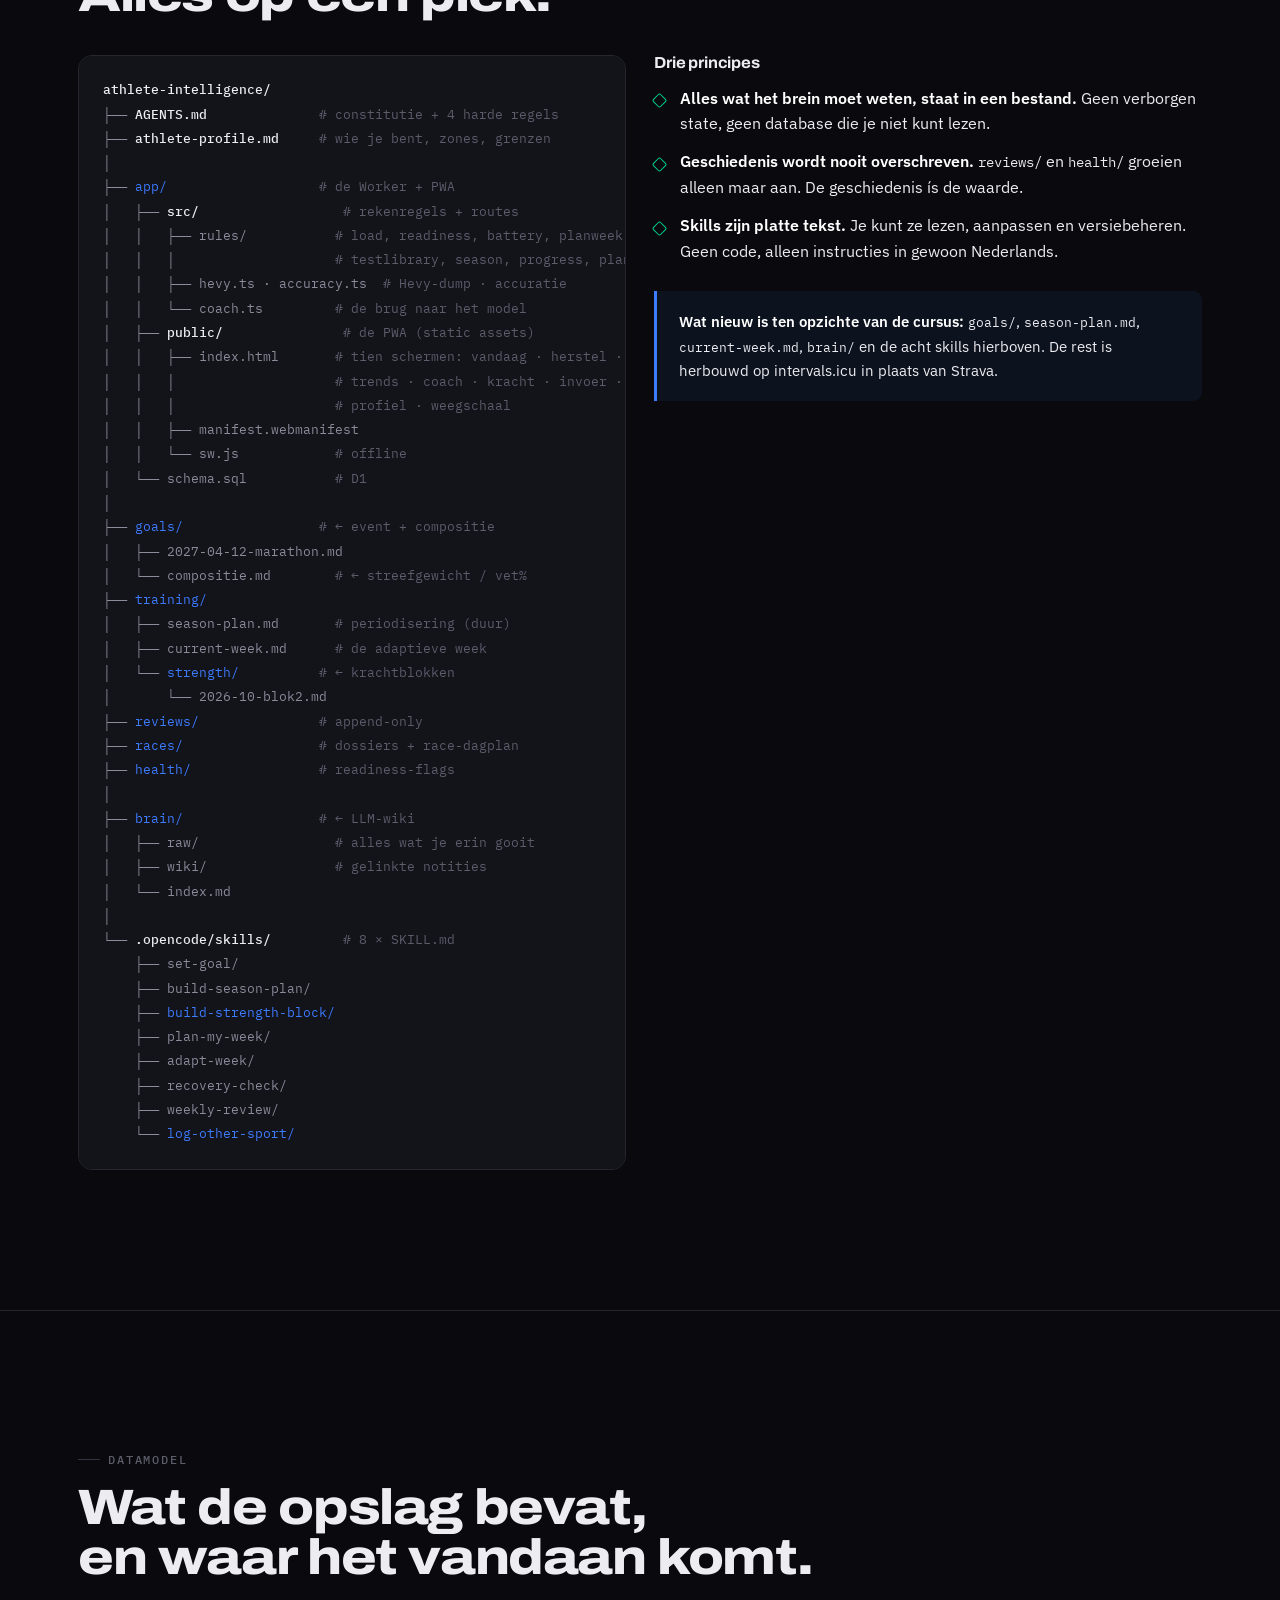
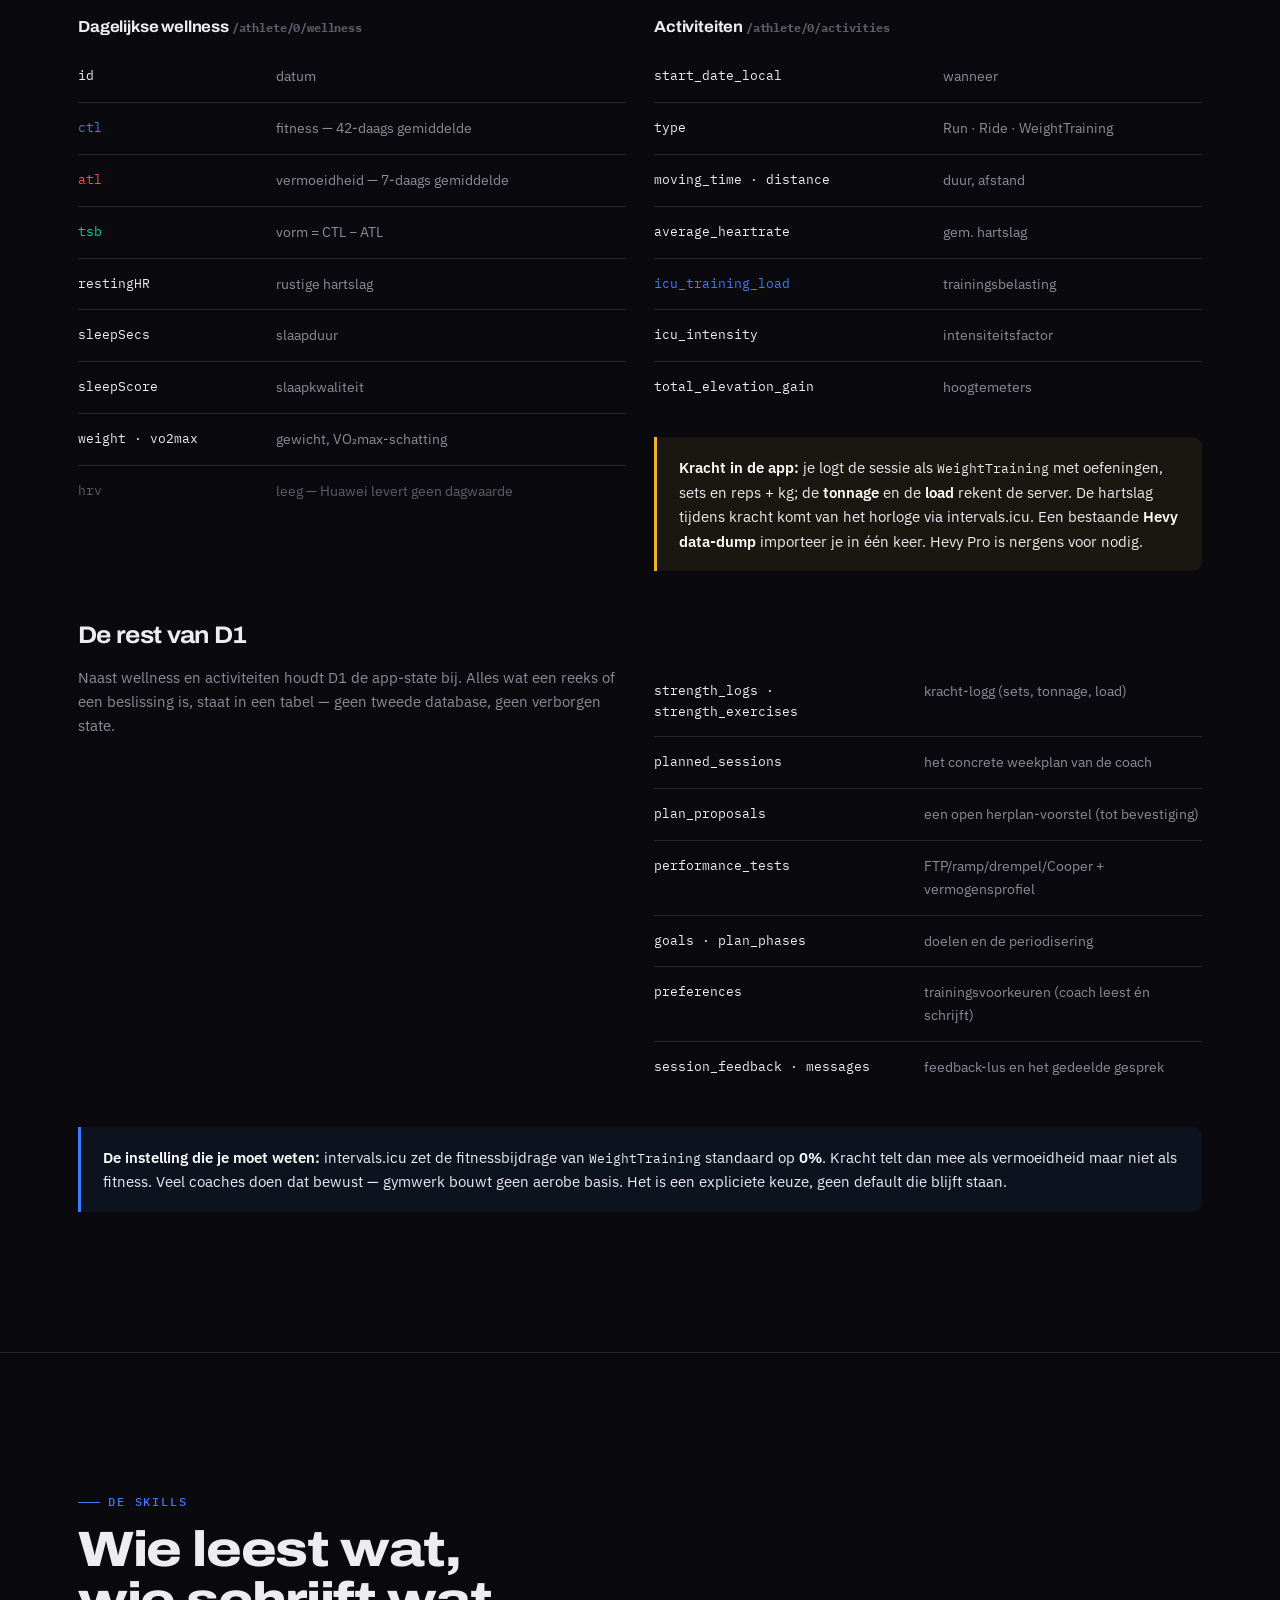
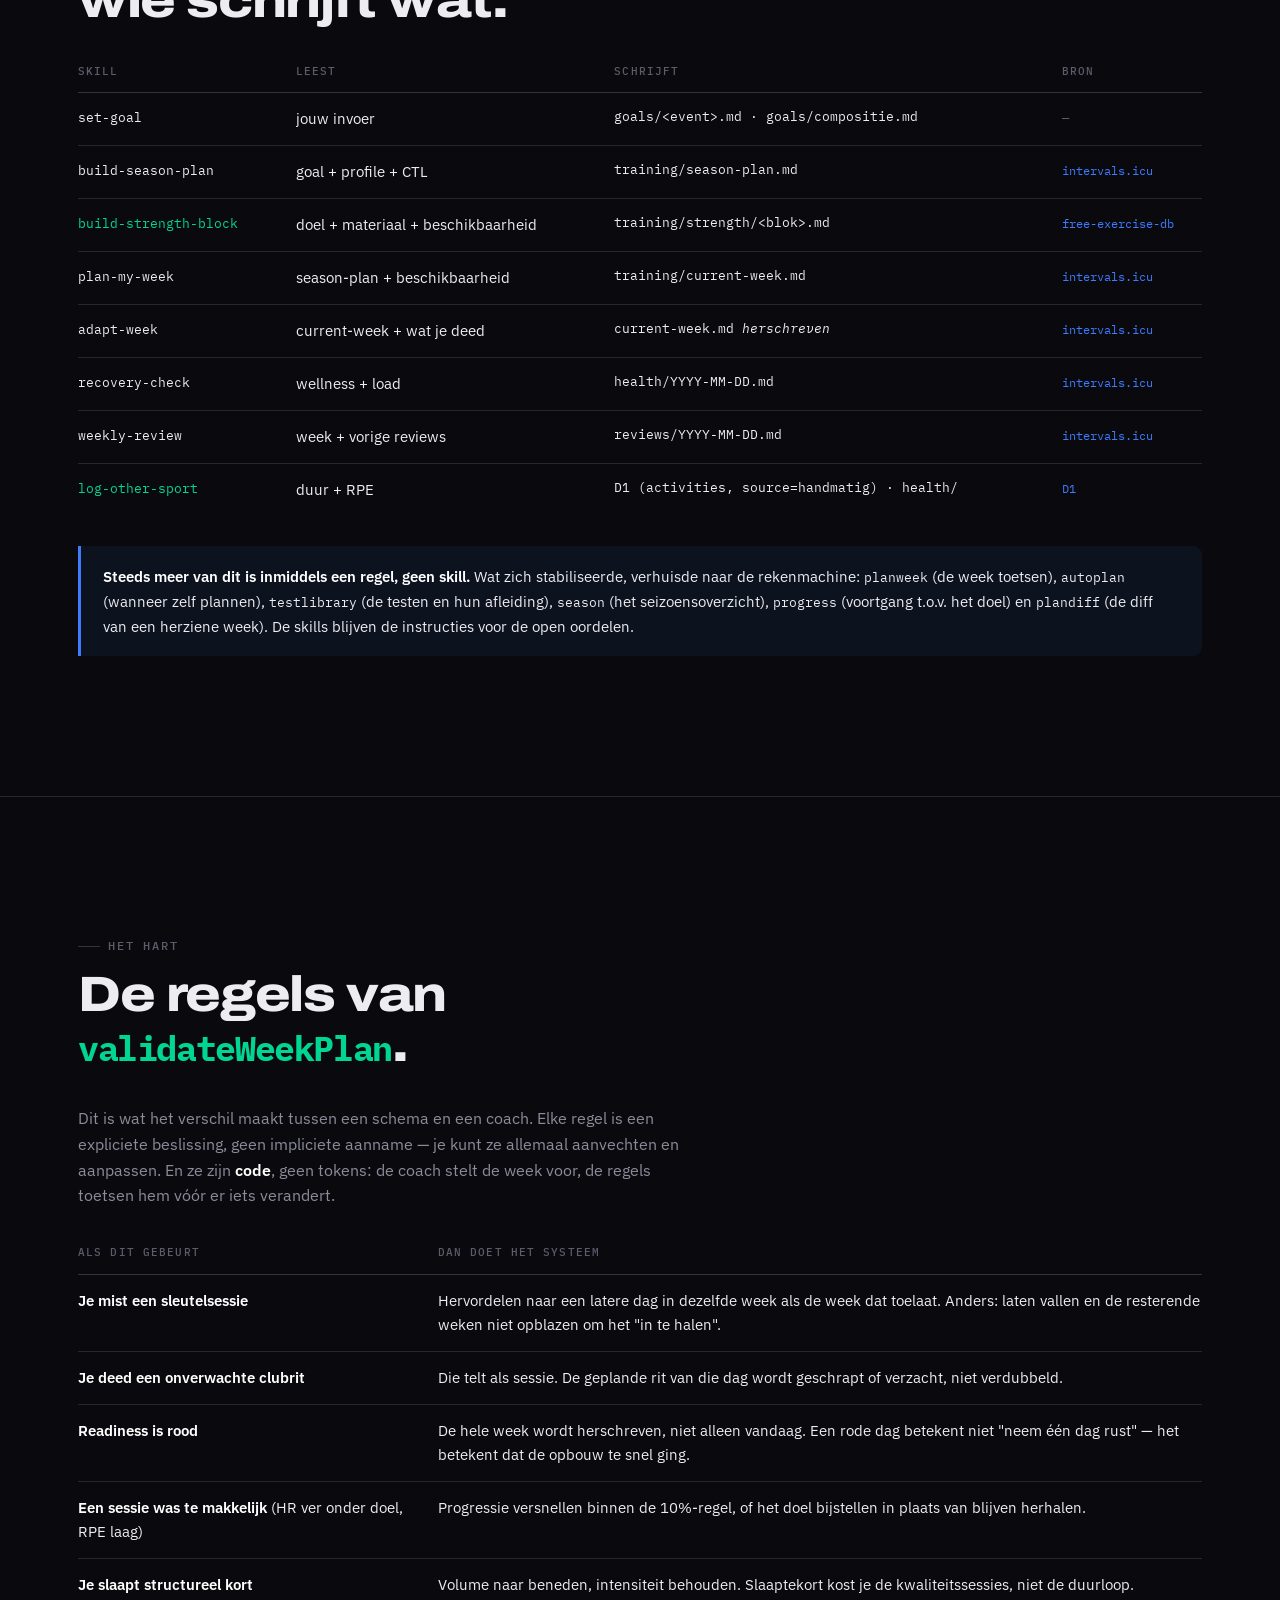
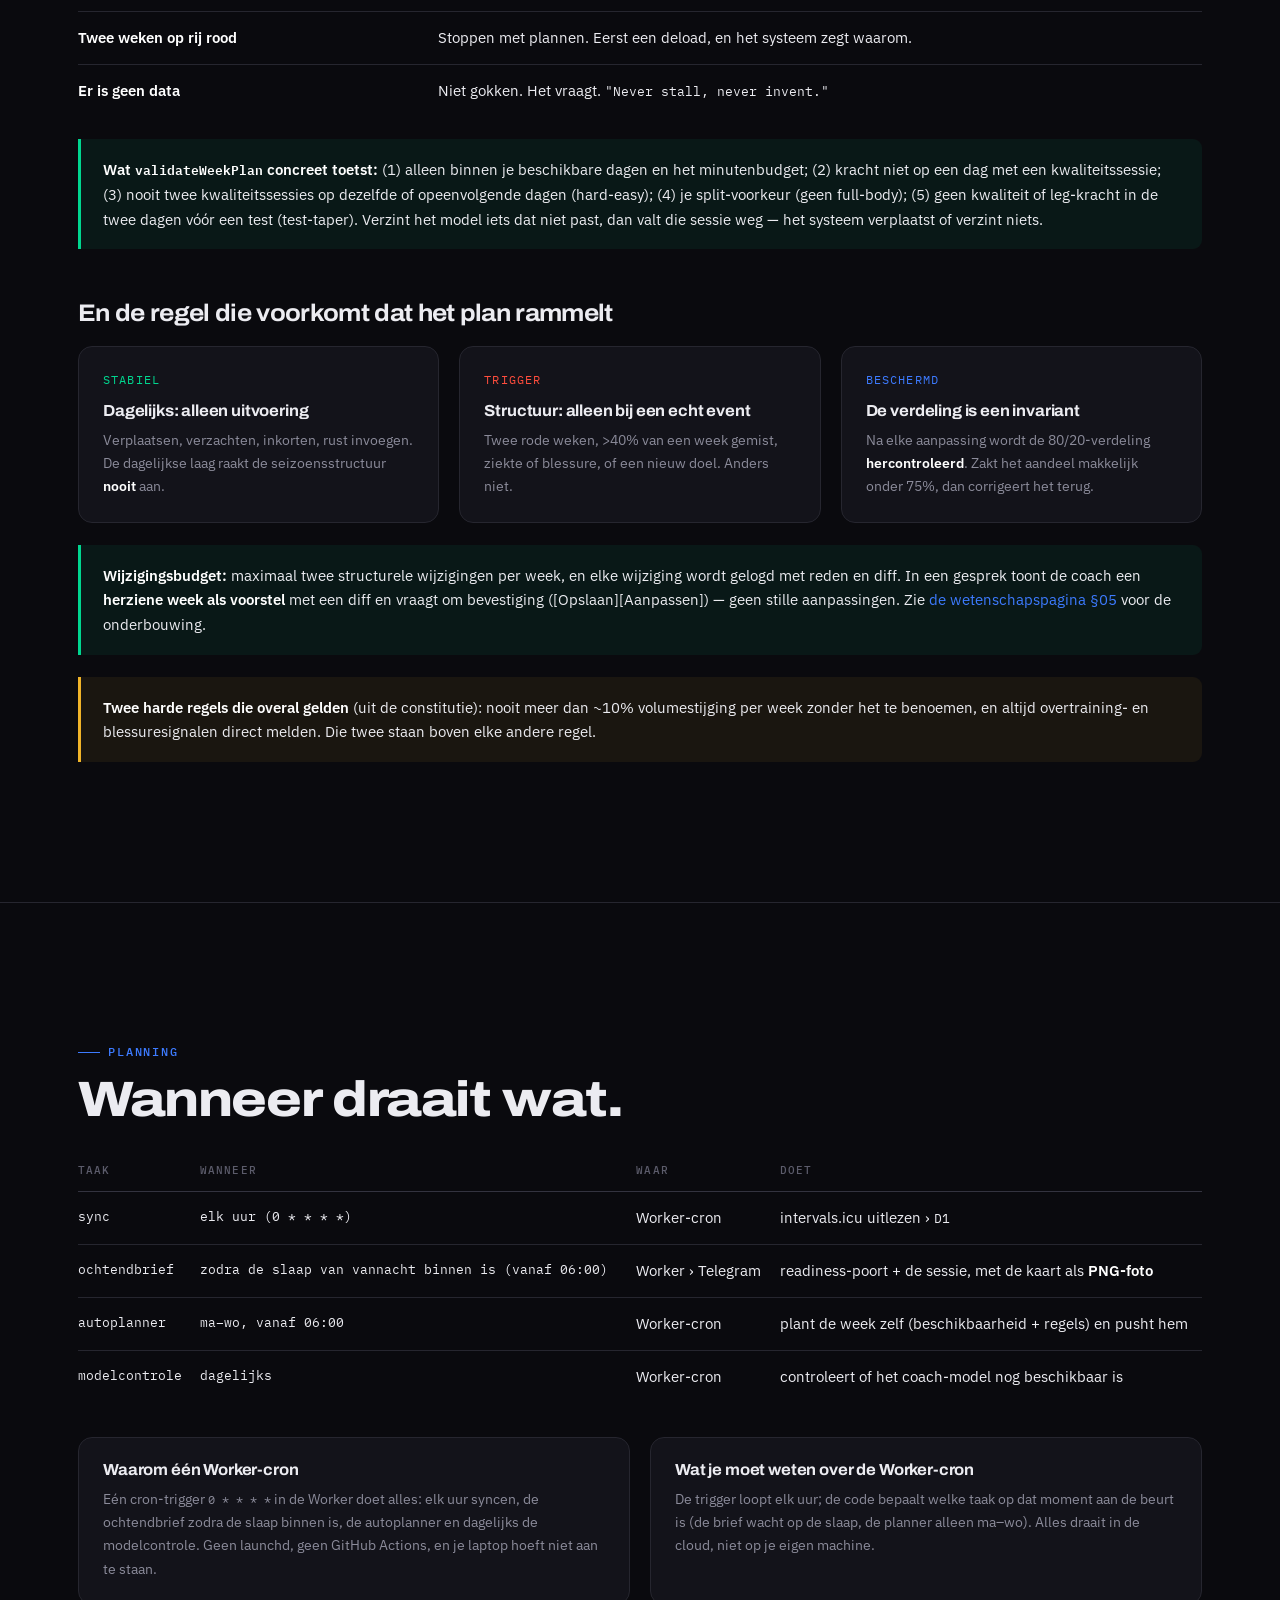
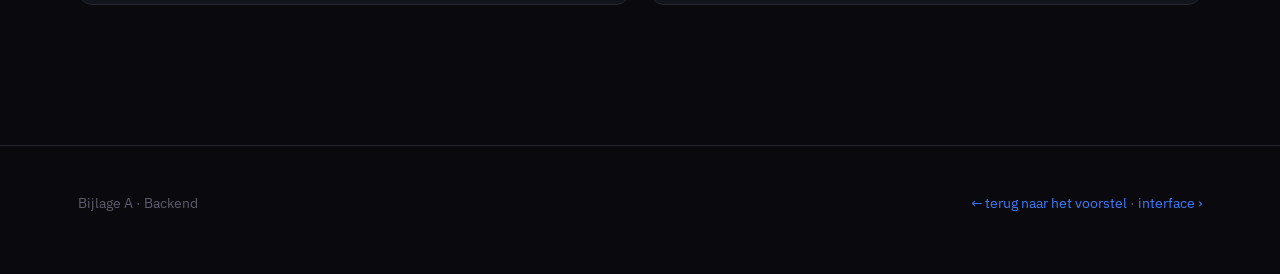
==== commit e5c87403: "deck: gezondheid — drie assen (loop, fiets, hartslag) en de ontwikkeling - mockup met de zones Z1-Z5" ====
--- a/backend.html
+++ b/backend.html
@@ -25,6 +25,7 @@
       <a href="design.html">Ontwerp</a>
       <a href="beschikbaarheid.html">Beschikbaarheid</a>
       <a href="opbouw.html">Opbouw</a>
+      <a href="zones.html">Gezondheid</a>
     </div>
   </div>
 </nav>
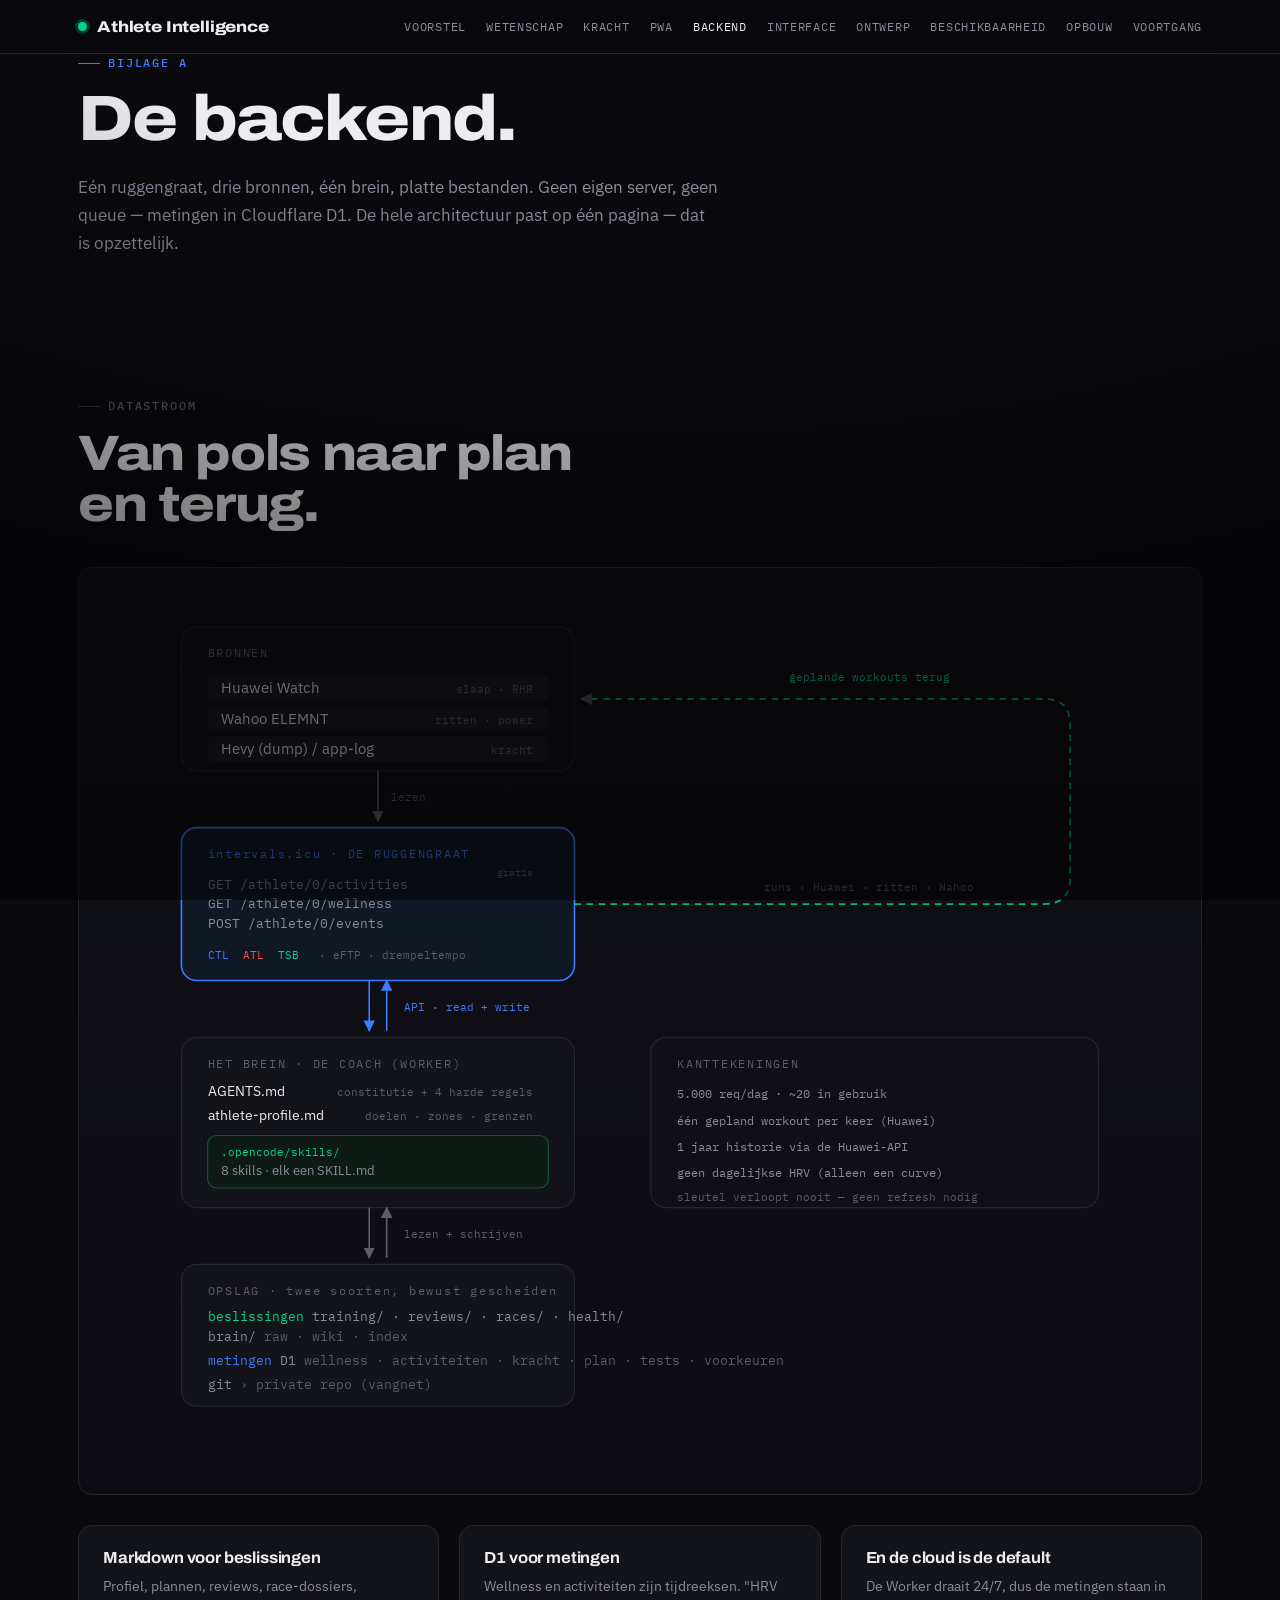
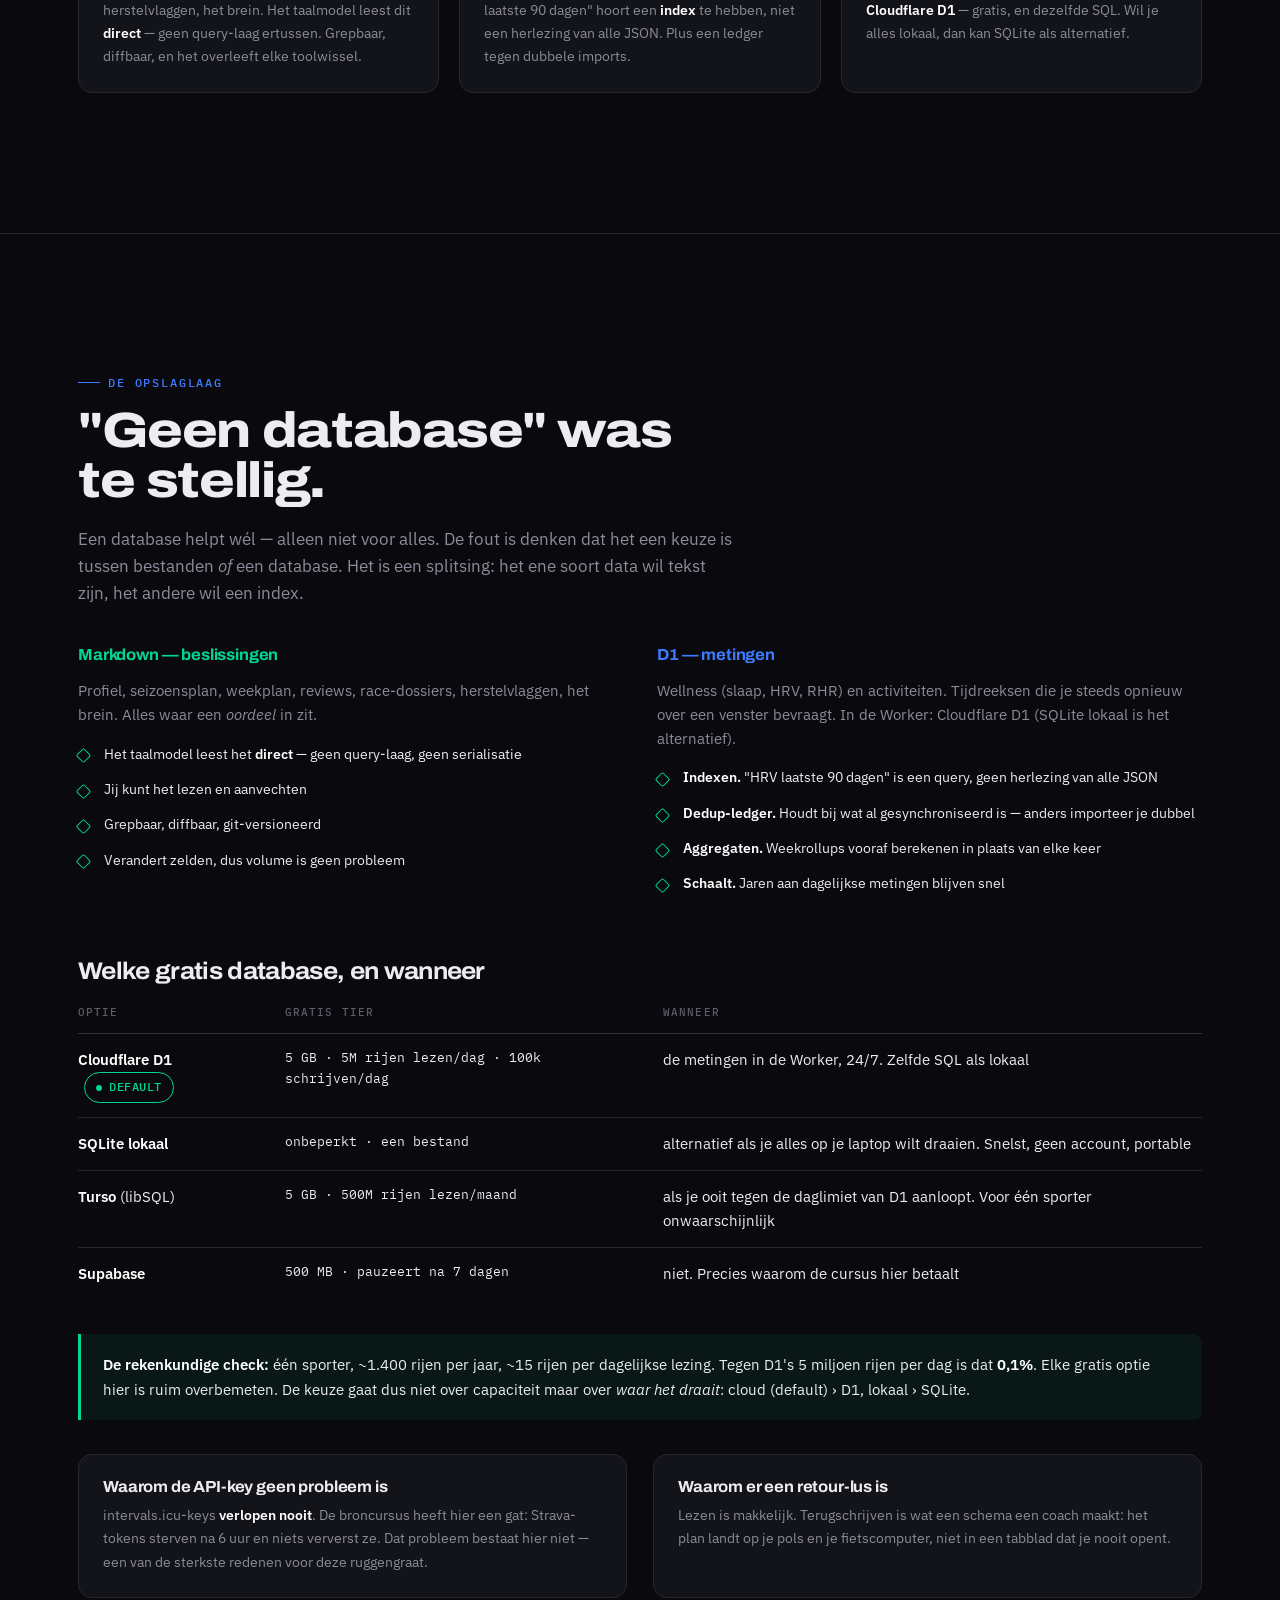
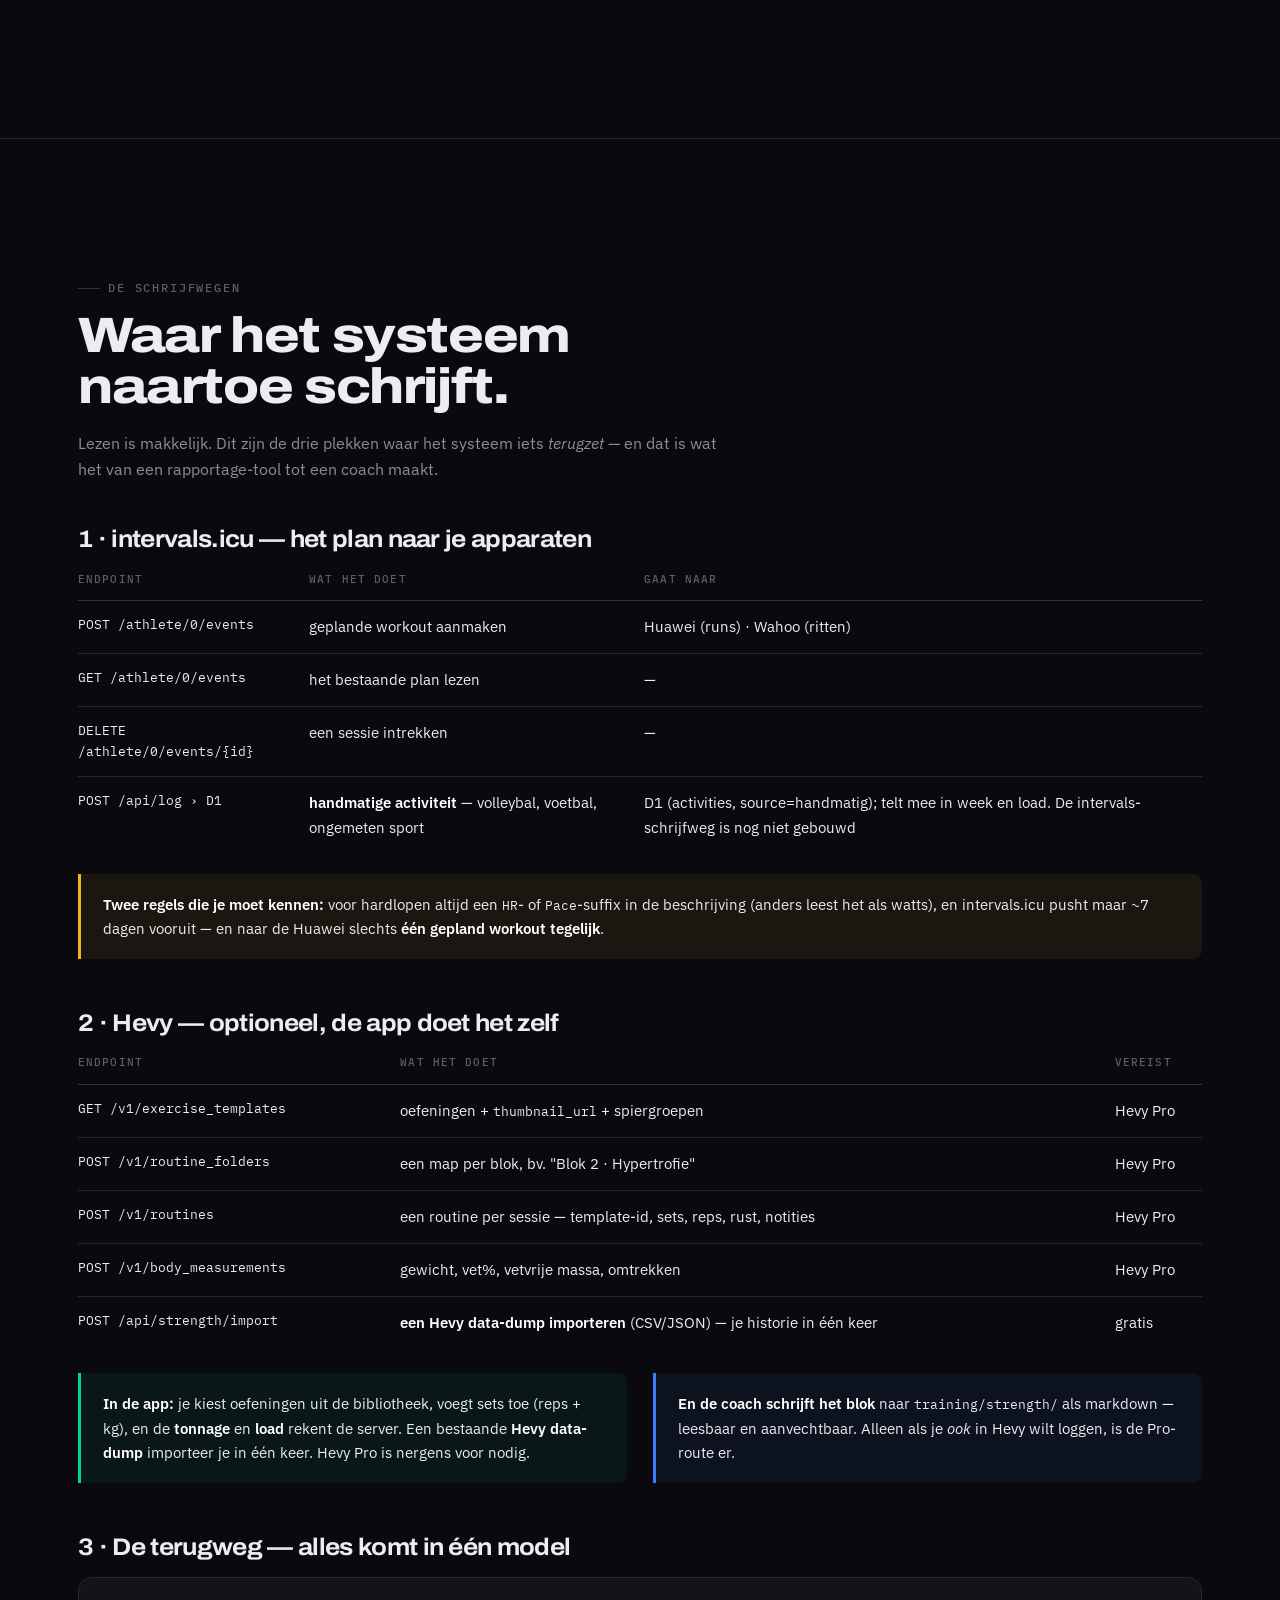
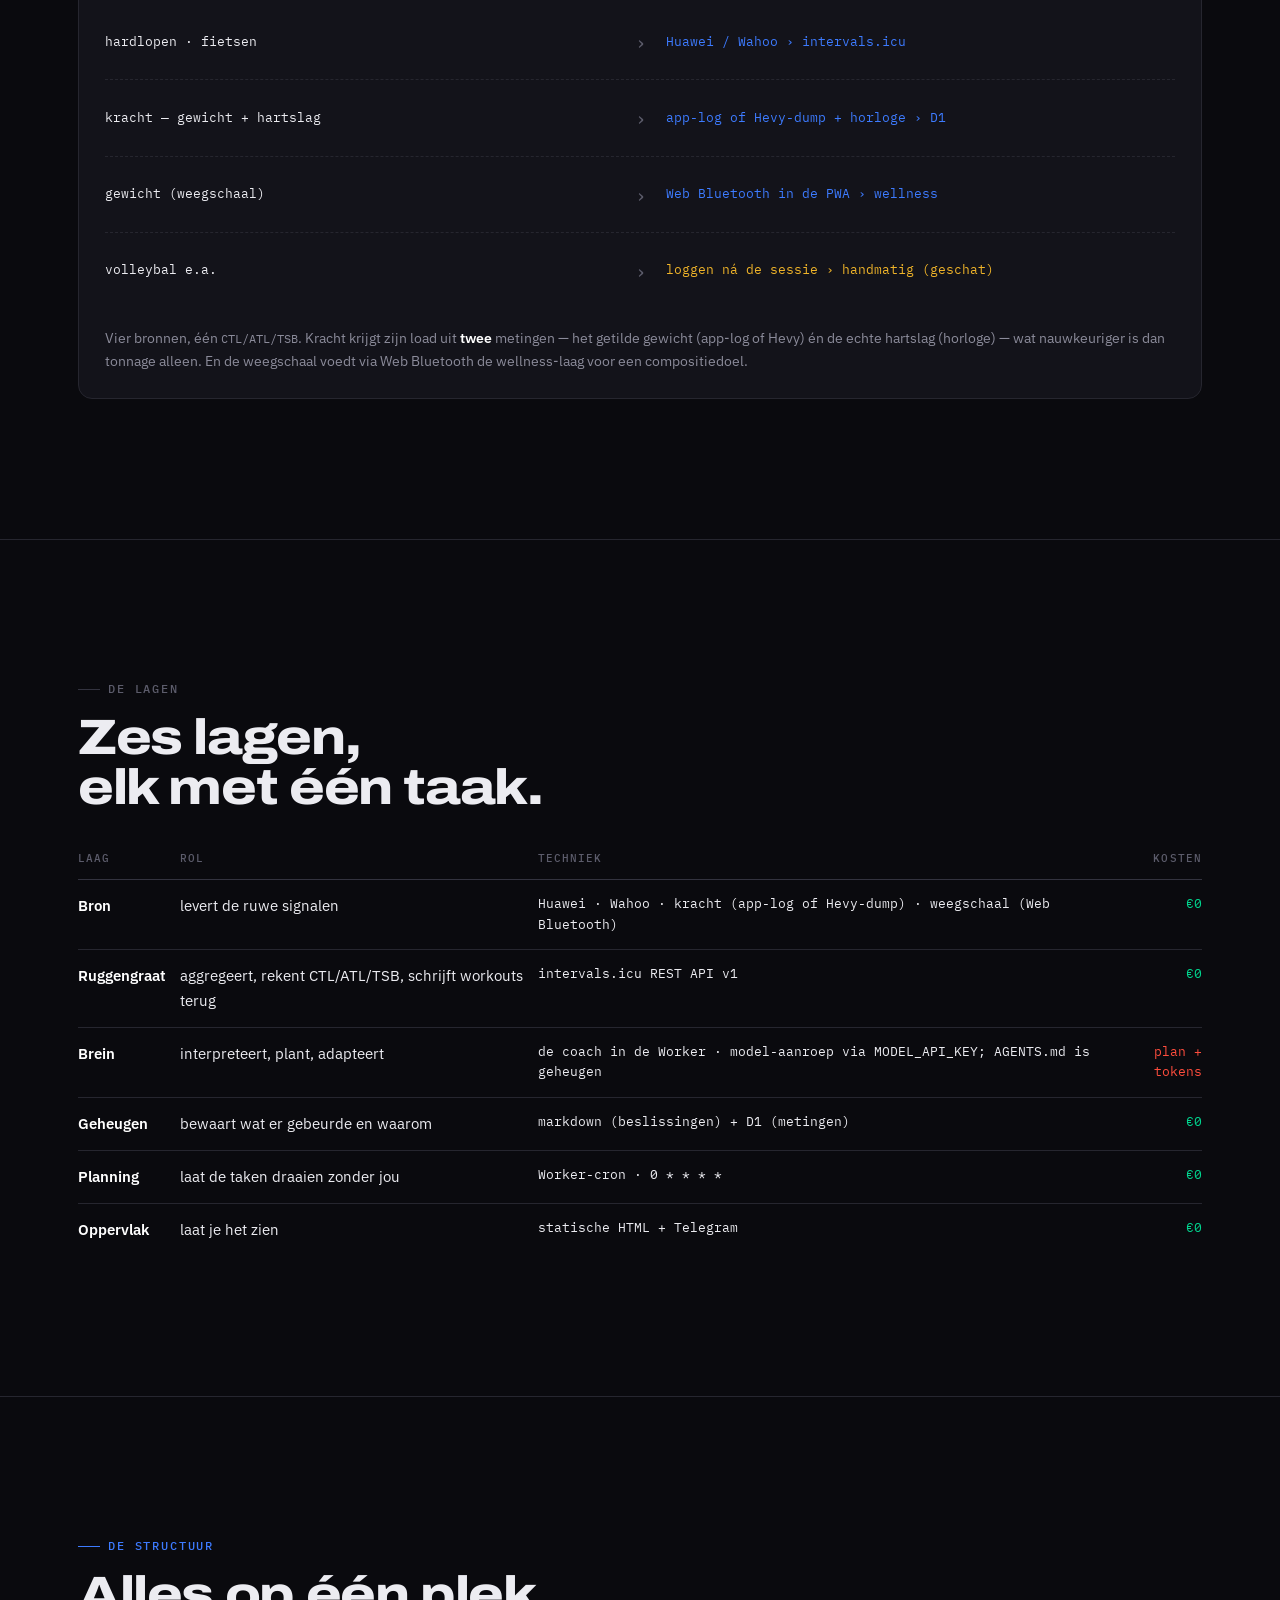
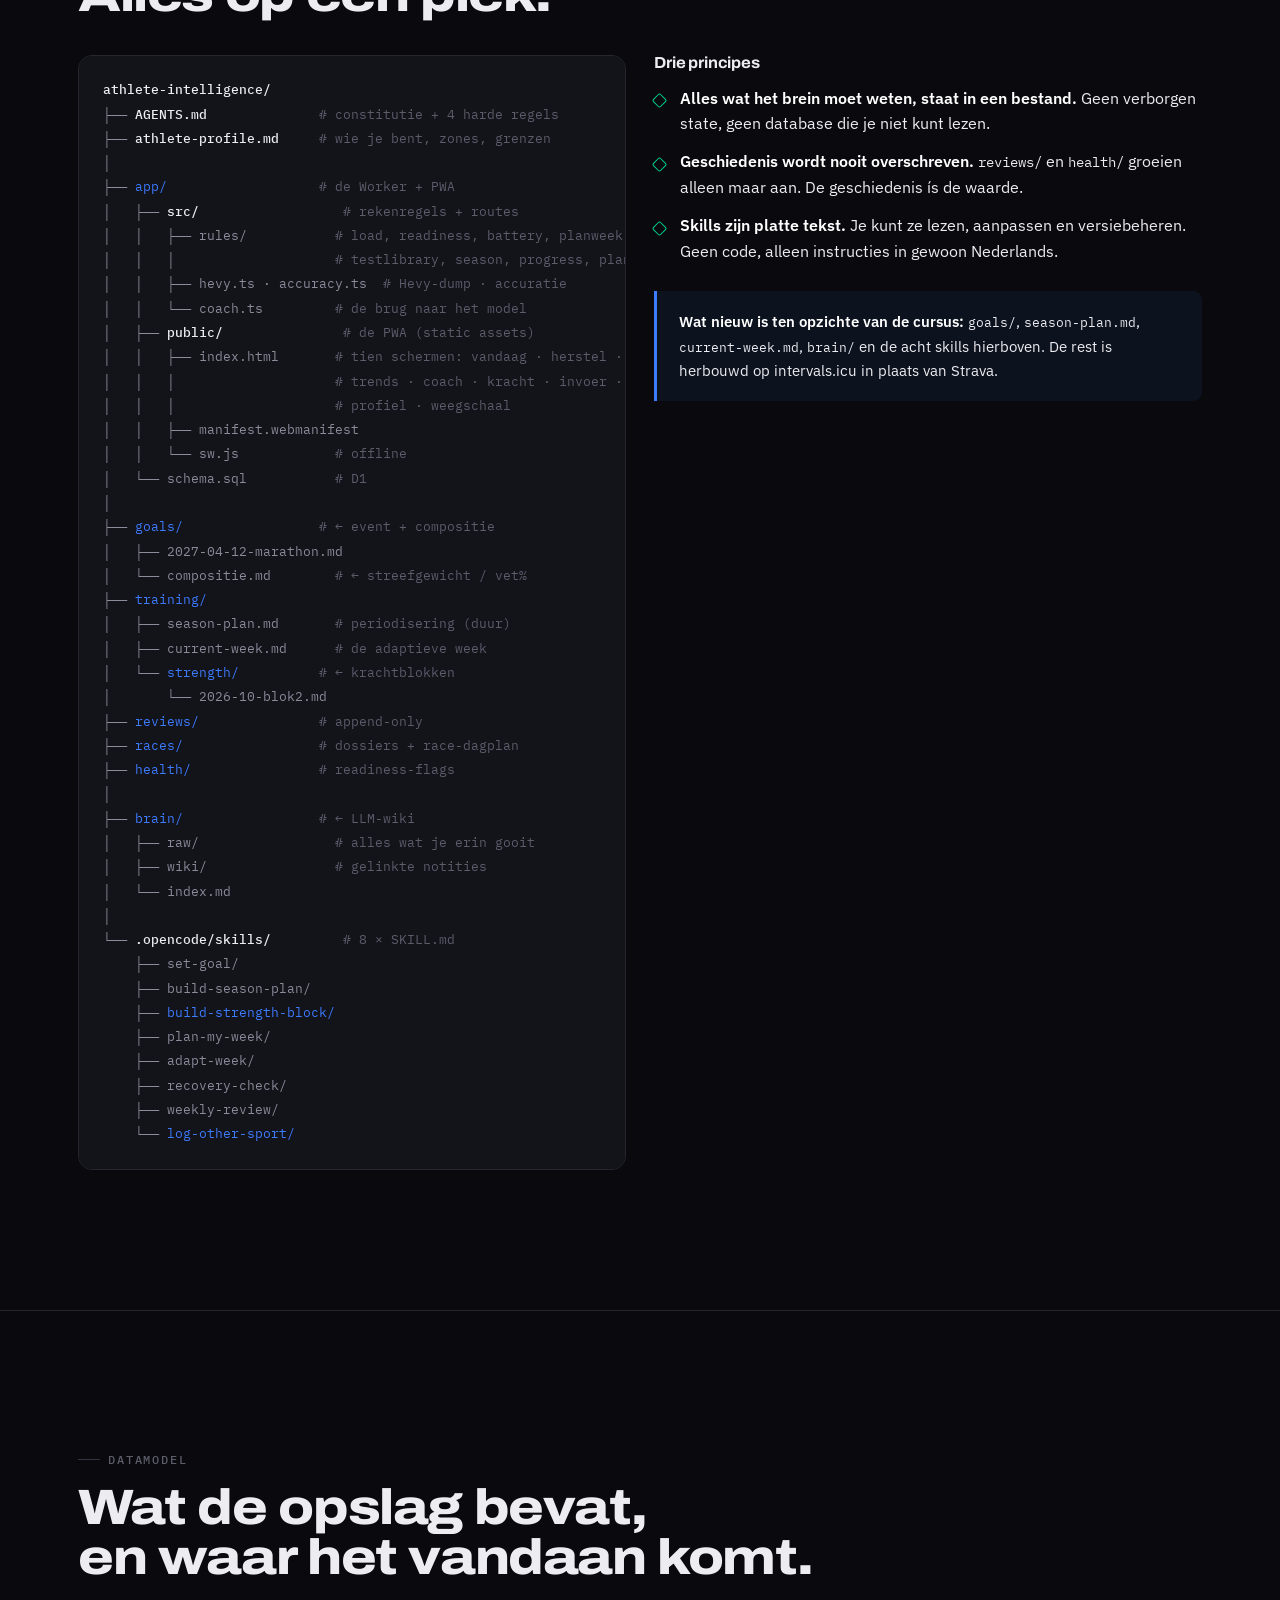
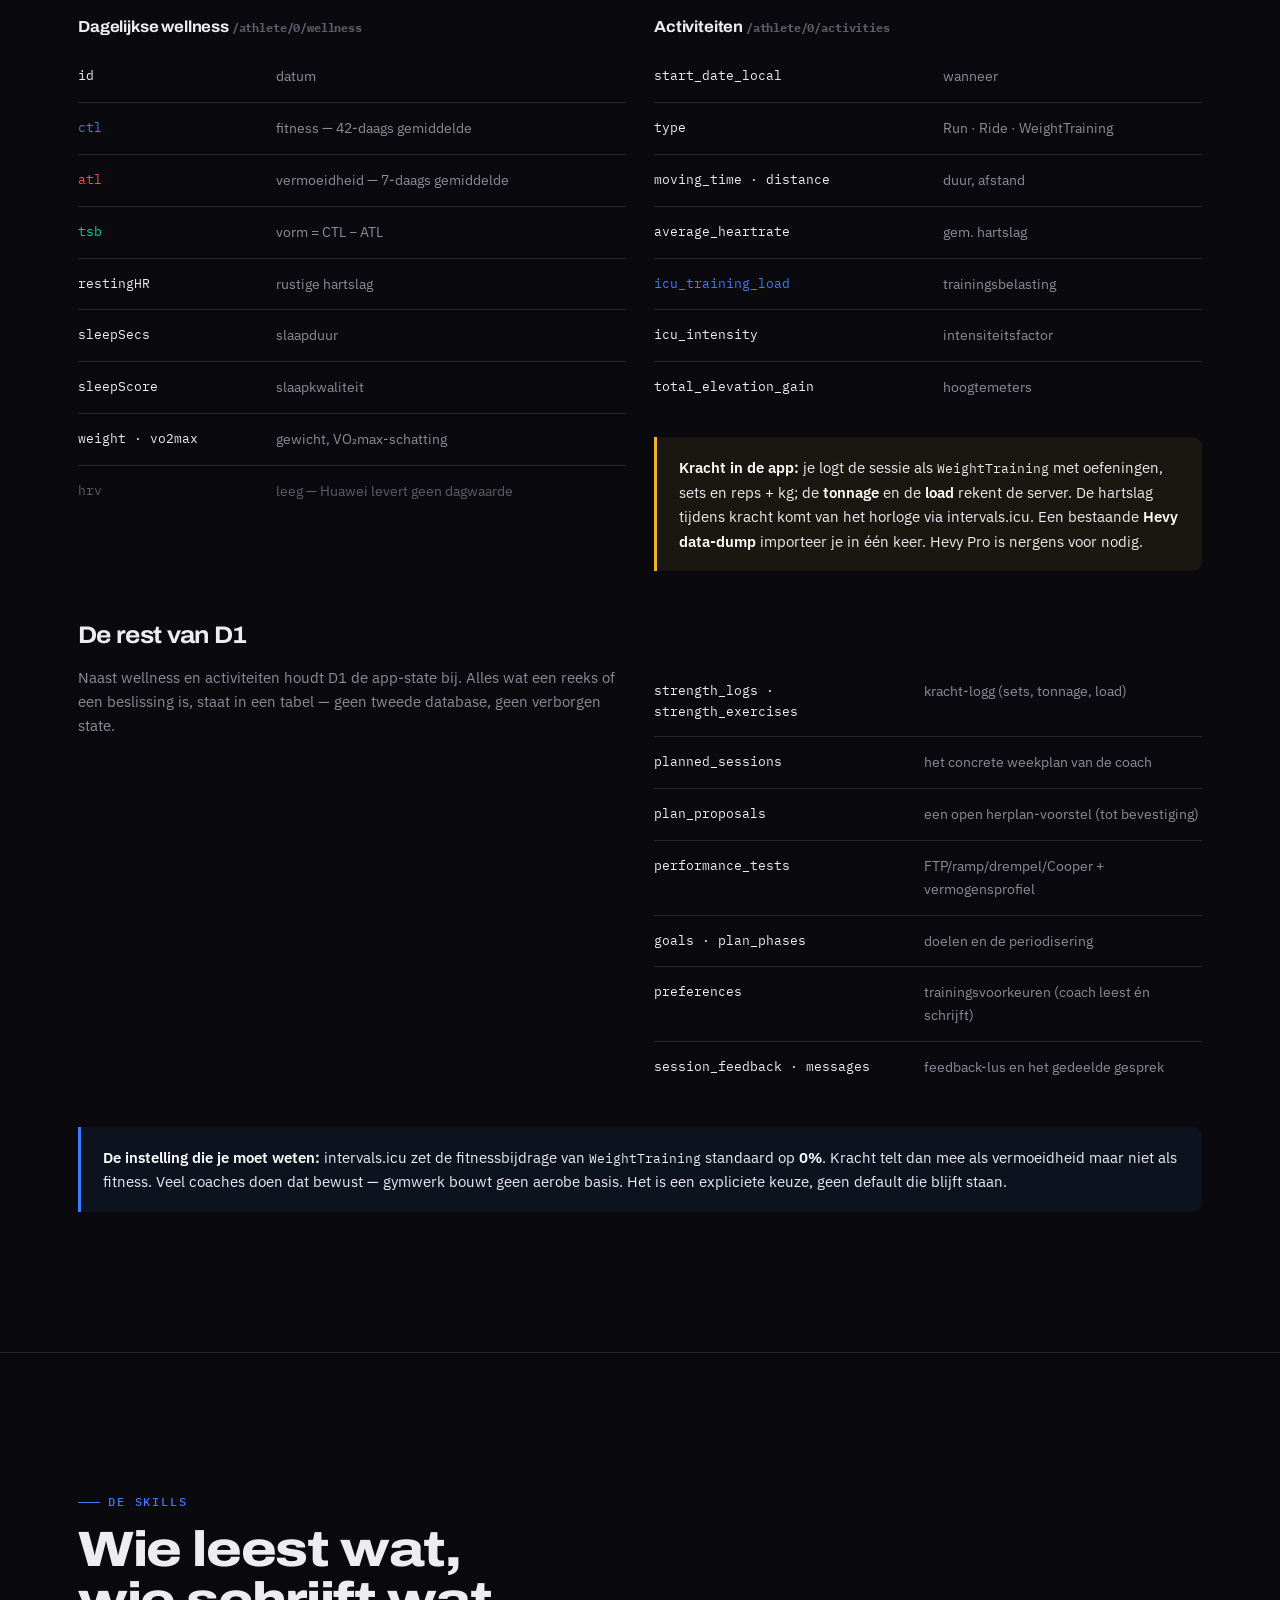
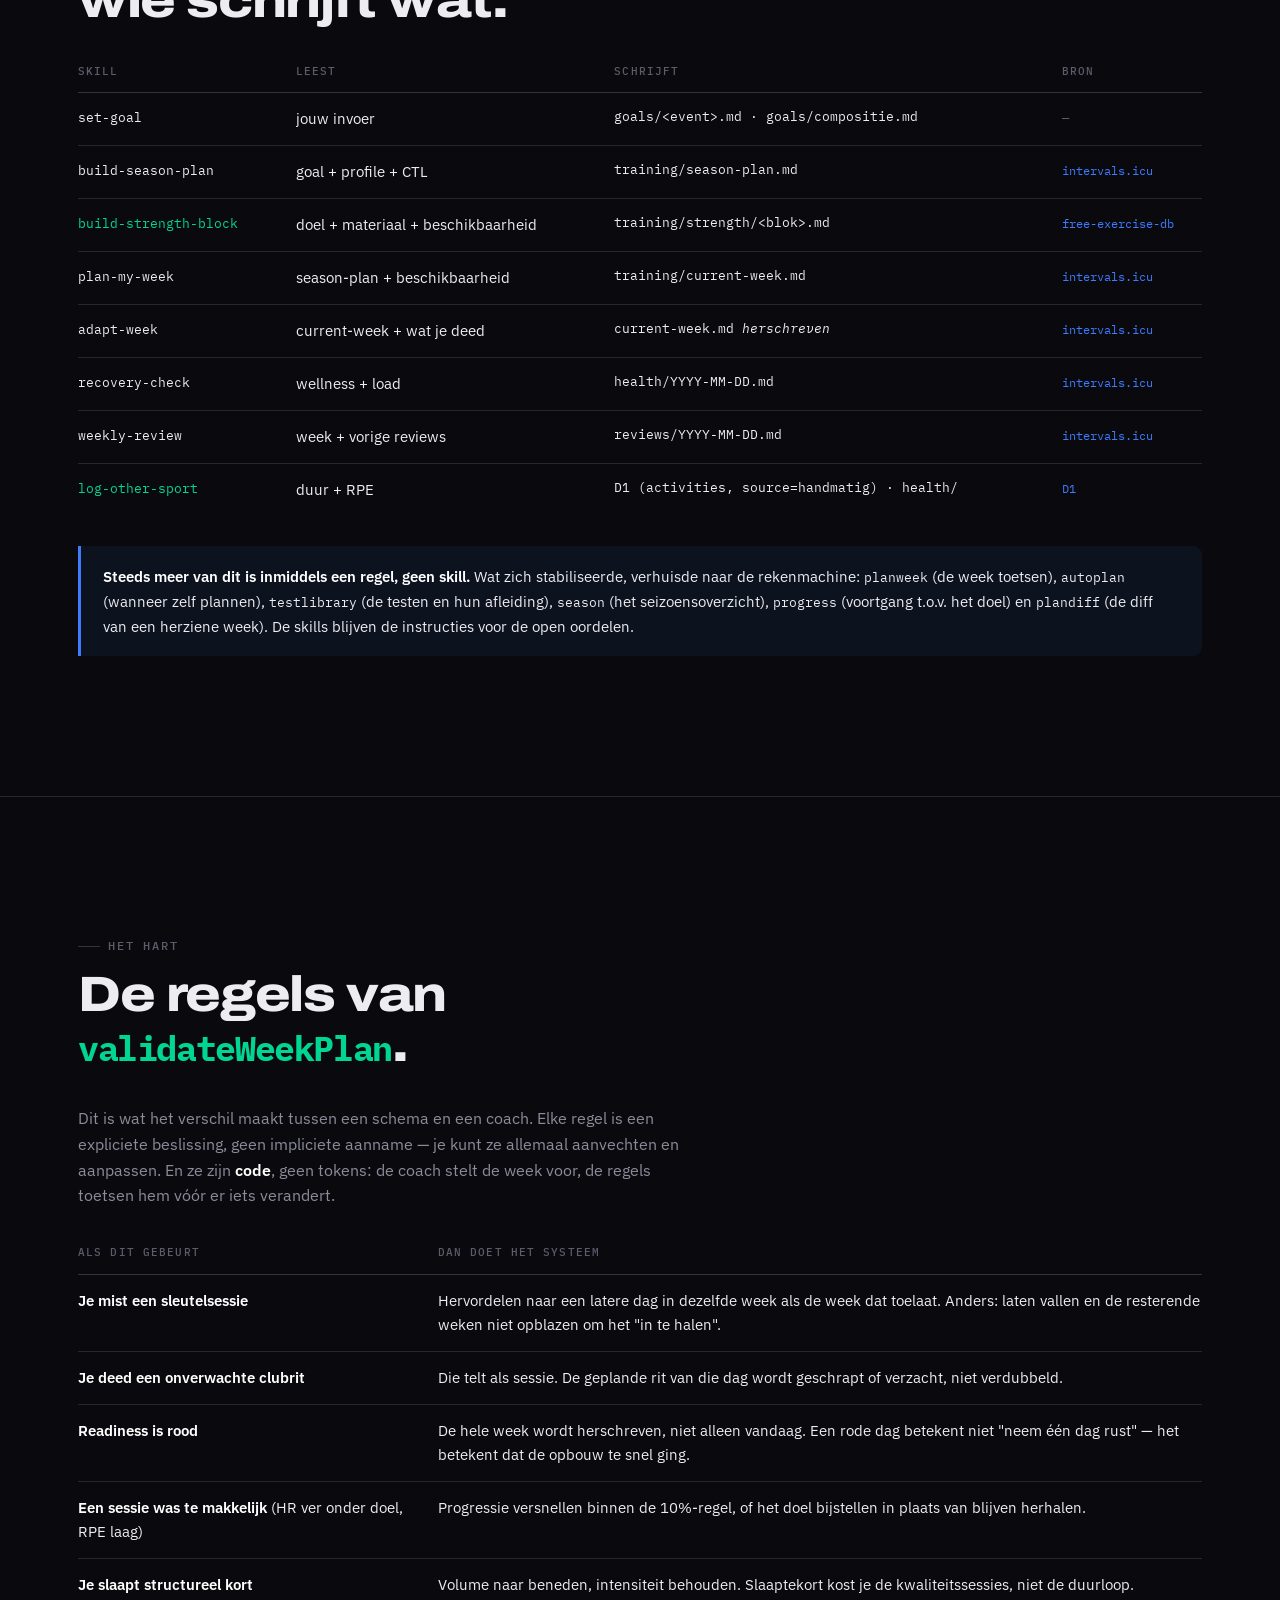
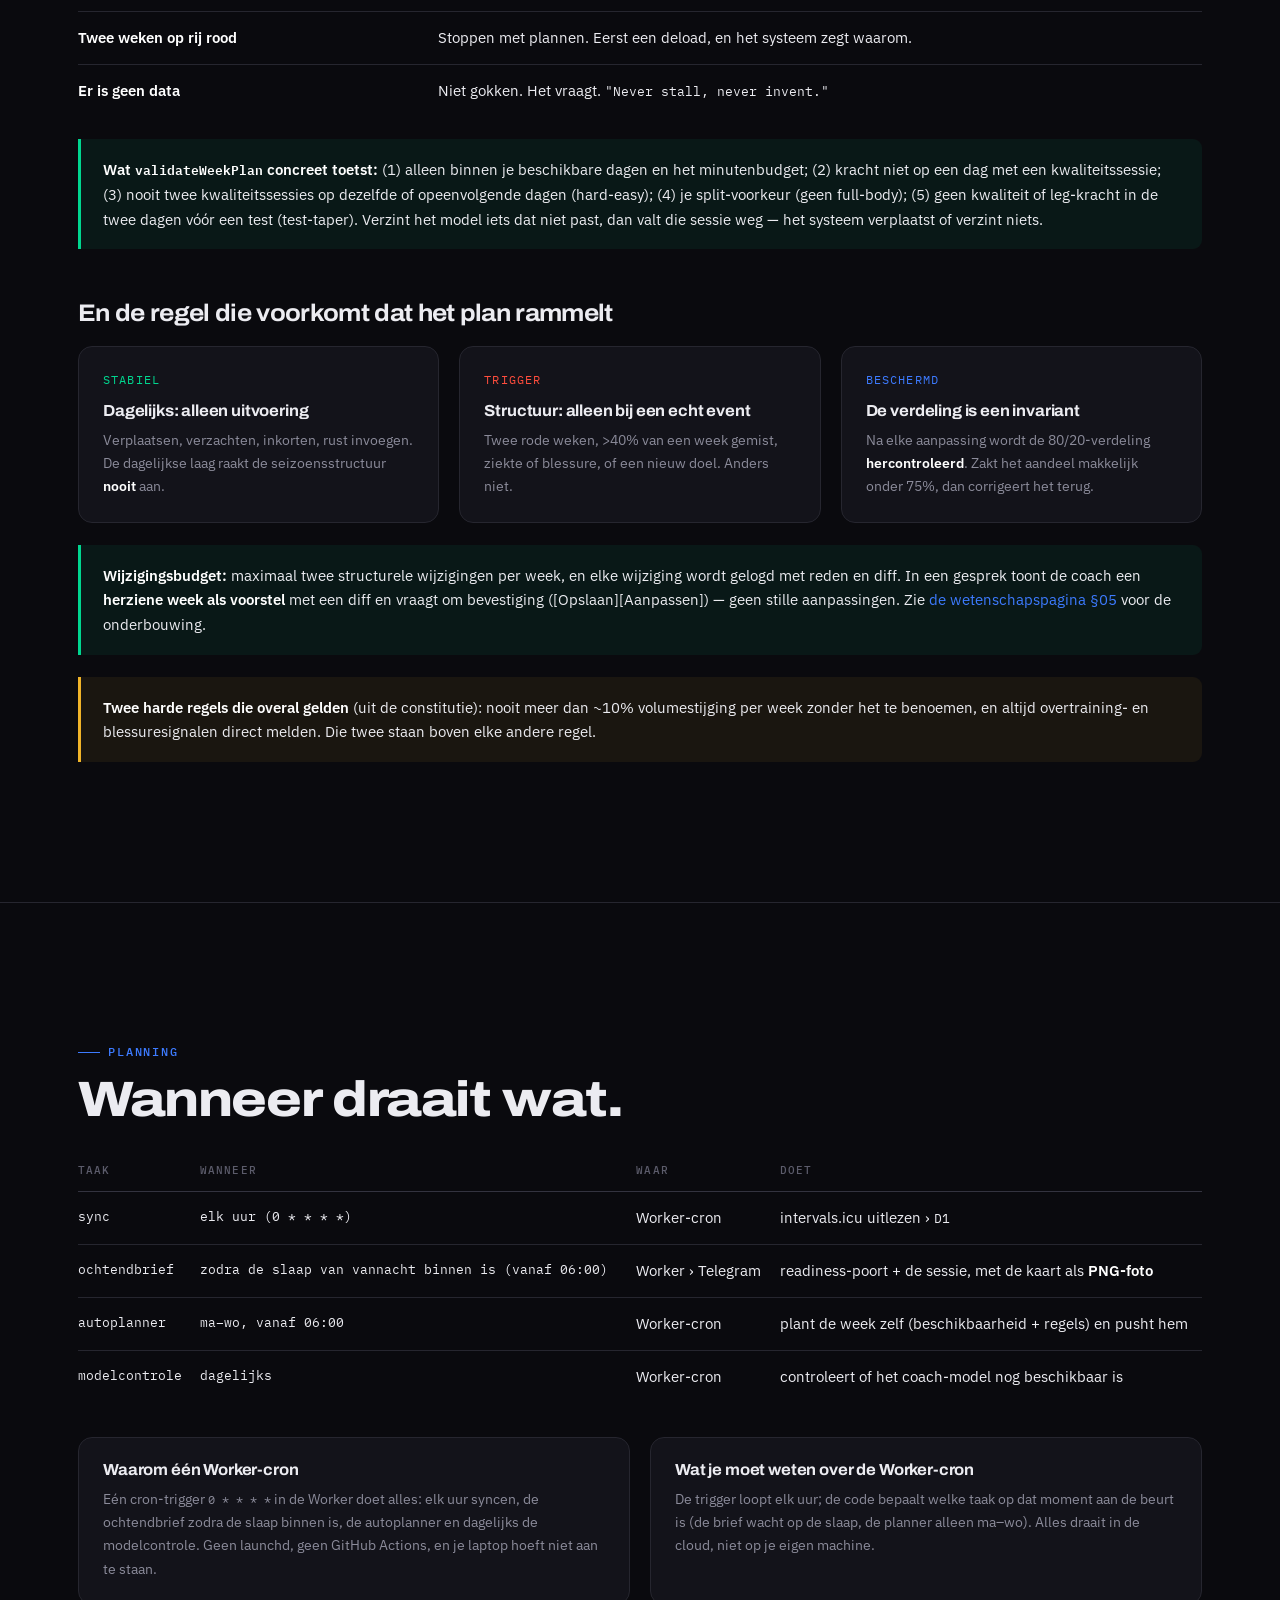
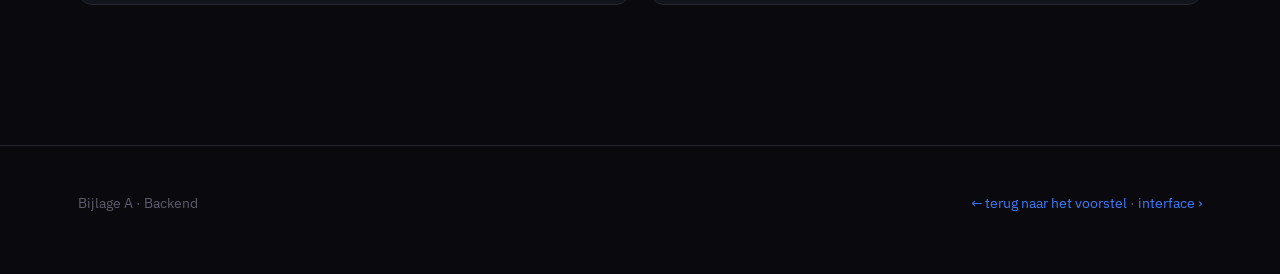
==== commit 43a51250: "deck: voortgang — complete herziening van de trends-sectie - vier vragen als volgorde: vorm (ga ik v" ====
--- a/backend.html
+++ b/backend.html
@@ -25,7 +25,7 @@
       <a href="design.html">Ontwerp</a>
       <a href="beschikbaarheid.html">Beschikbaarheid</a>
       <a href="opbouw.html">Opbouw</a>
-      <a href="zones.html">Gezondheid</a>
+      <a href="voortgang.html">Voortgang</a>
     </div>
   </div>
 </nav>
